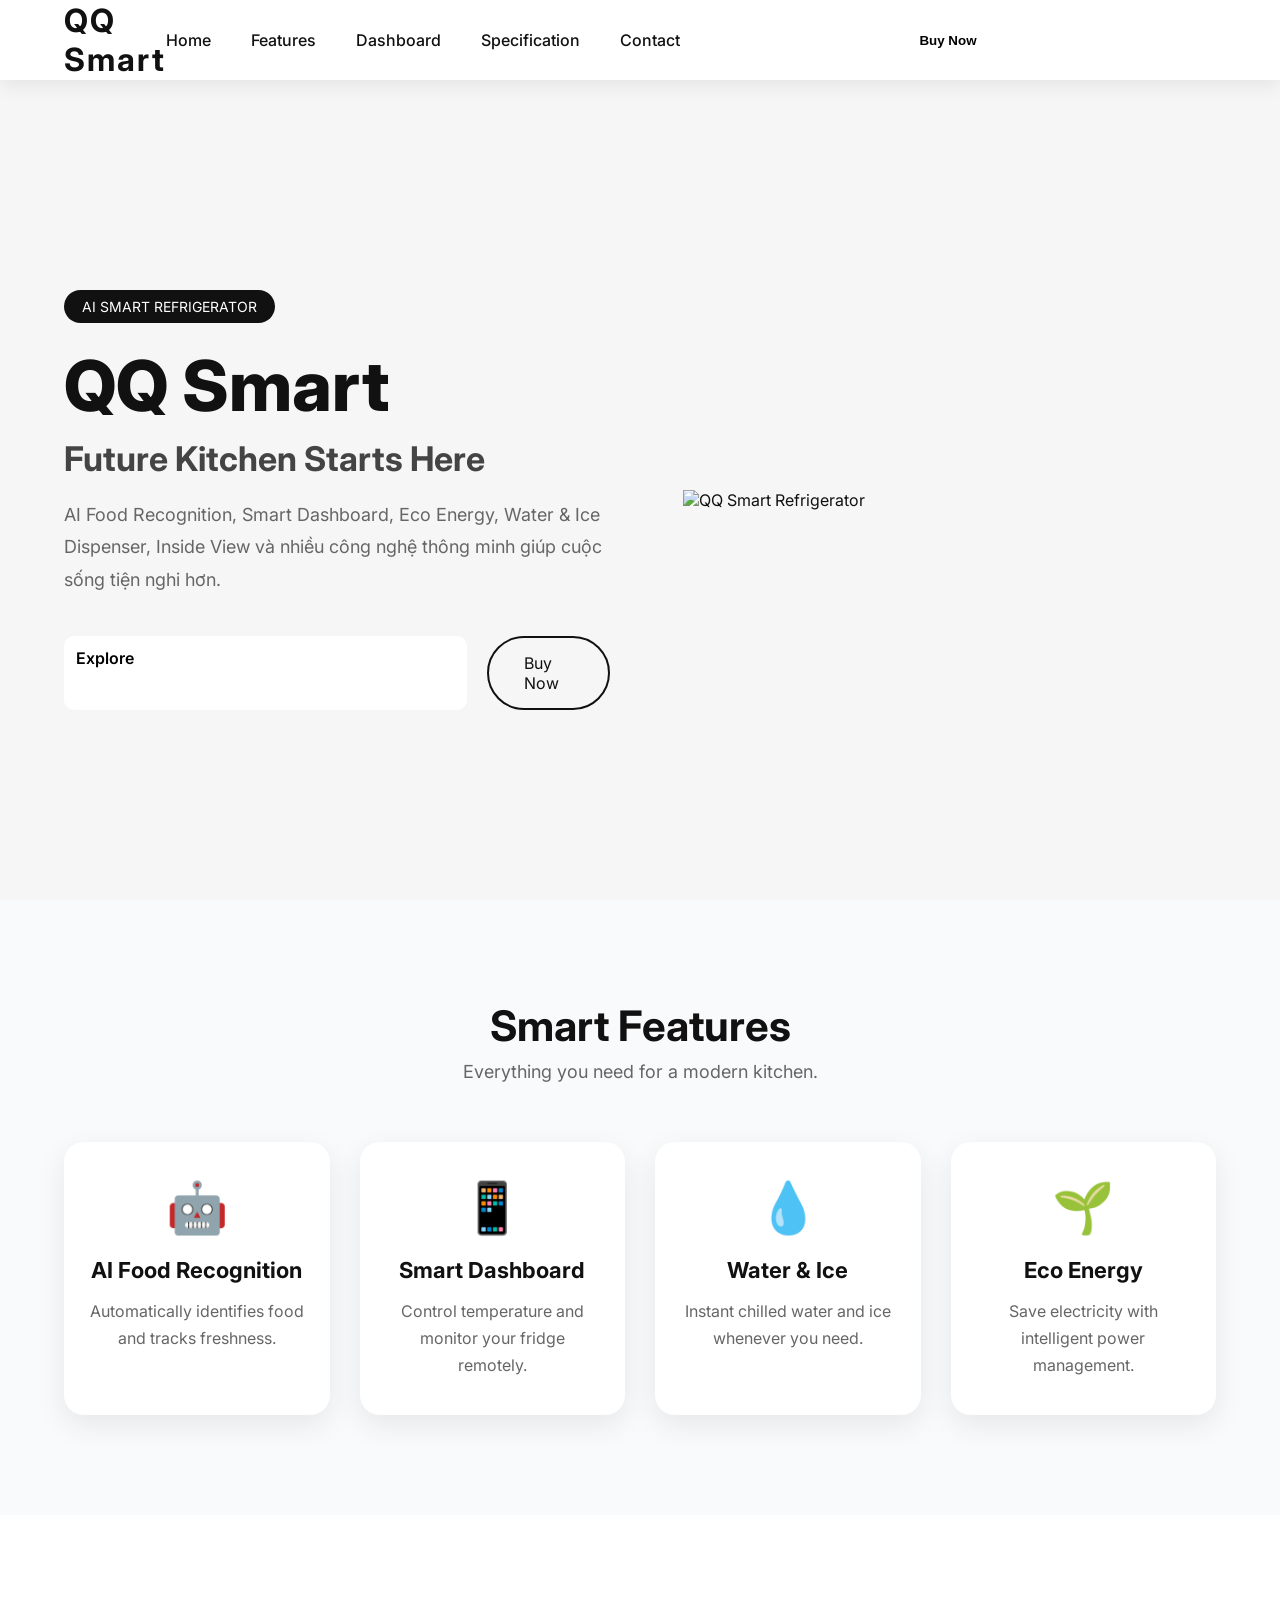
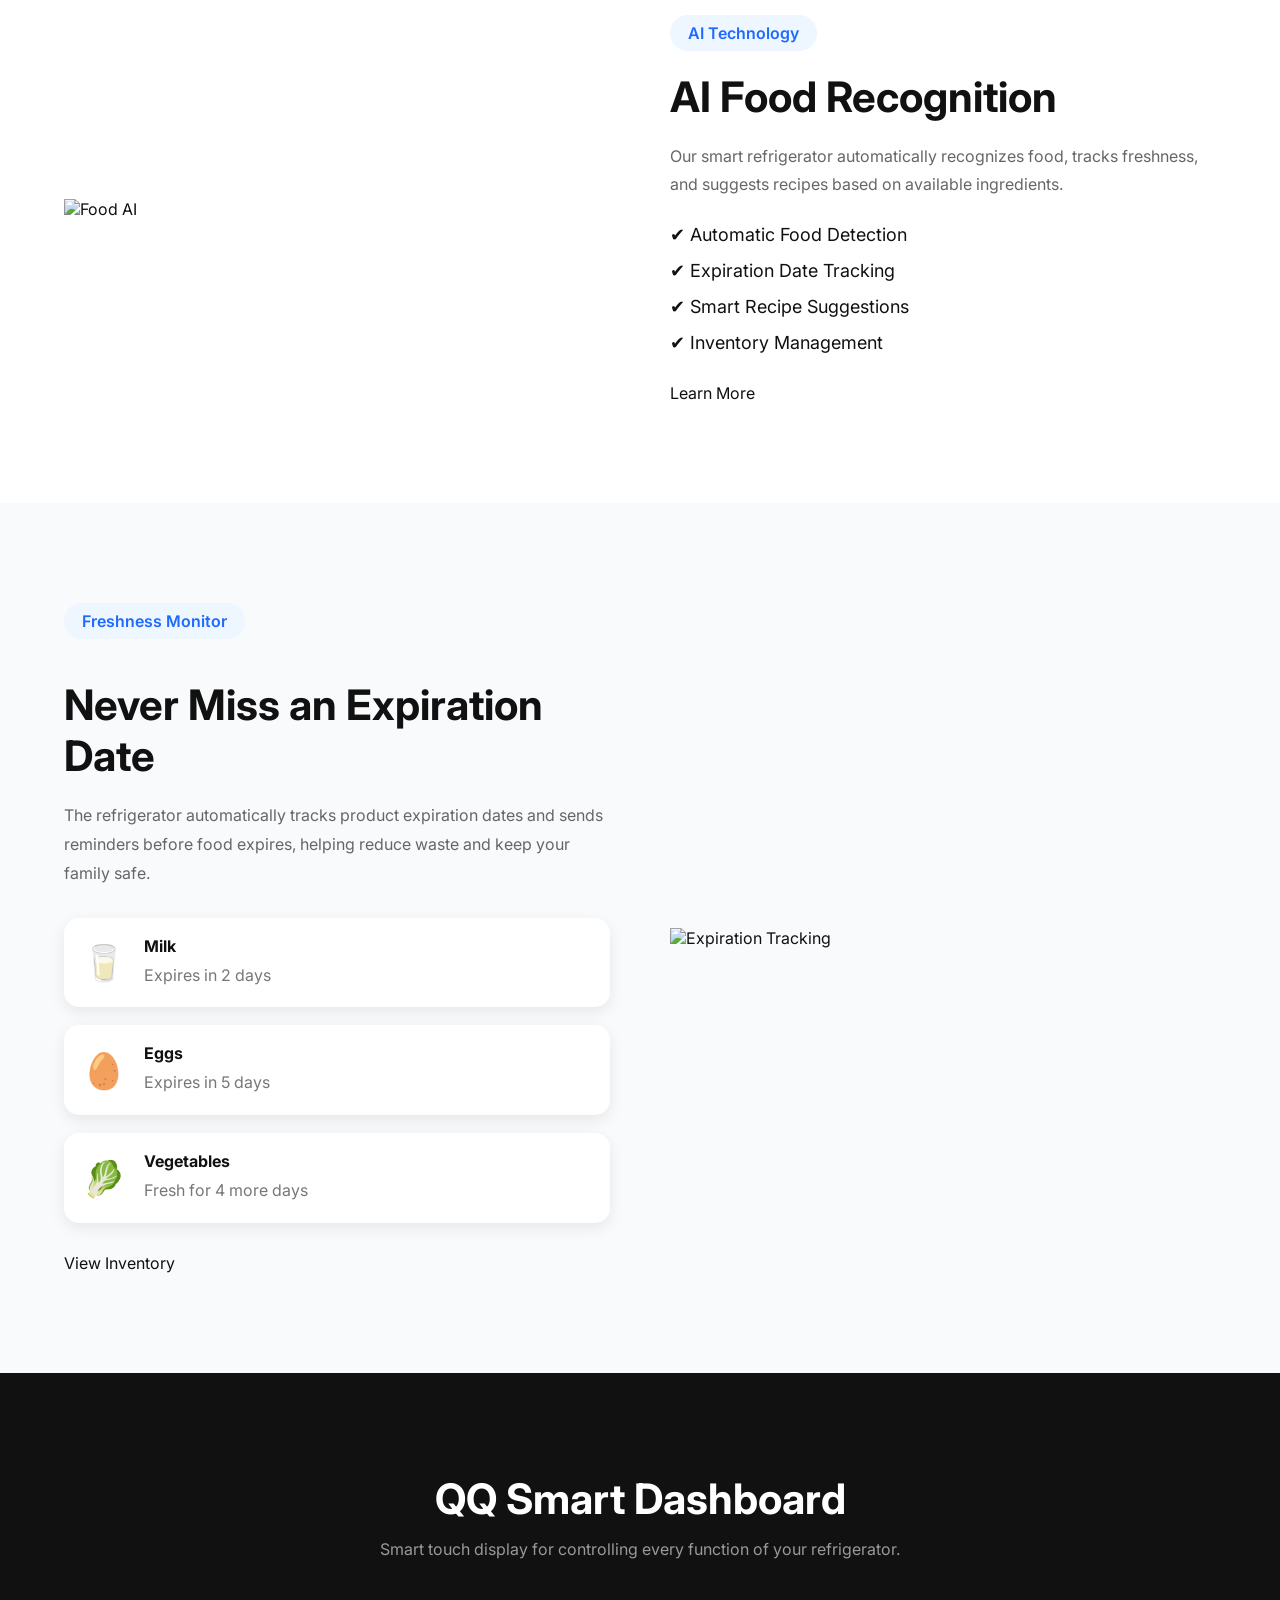
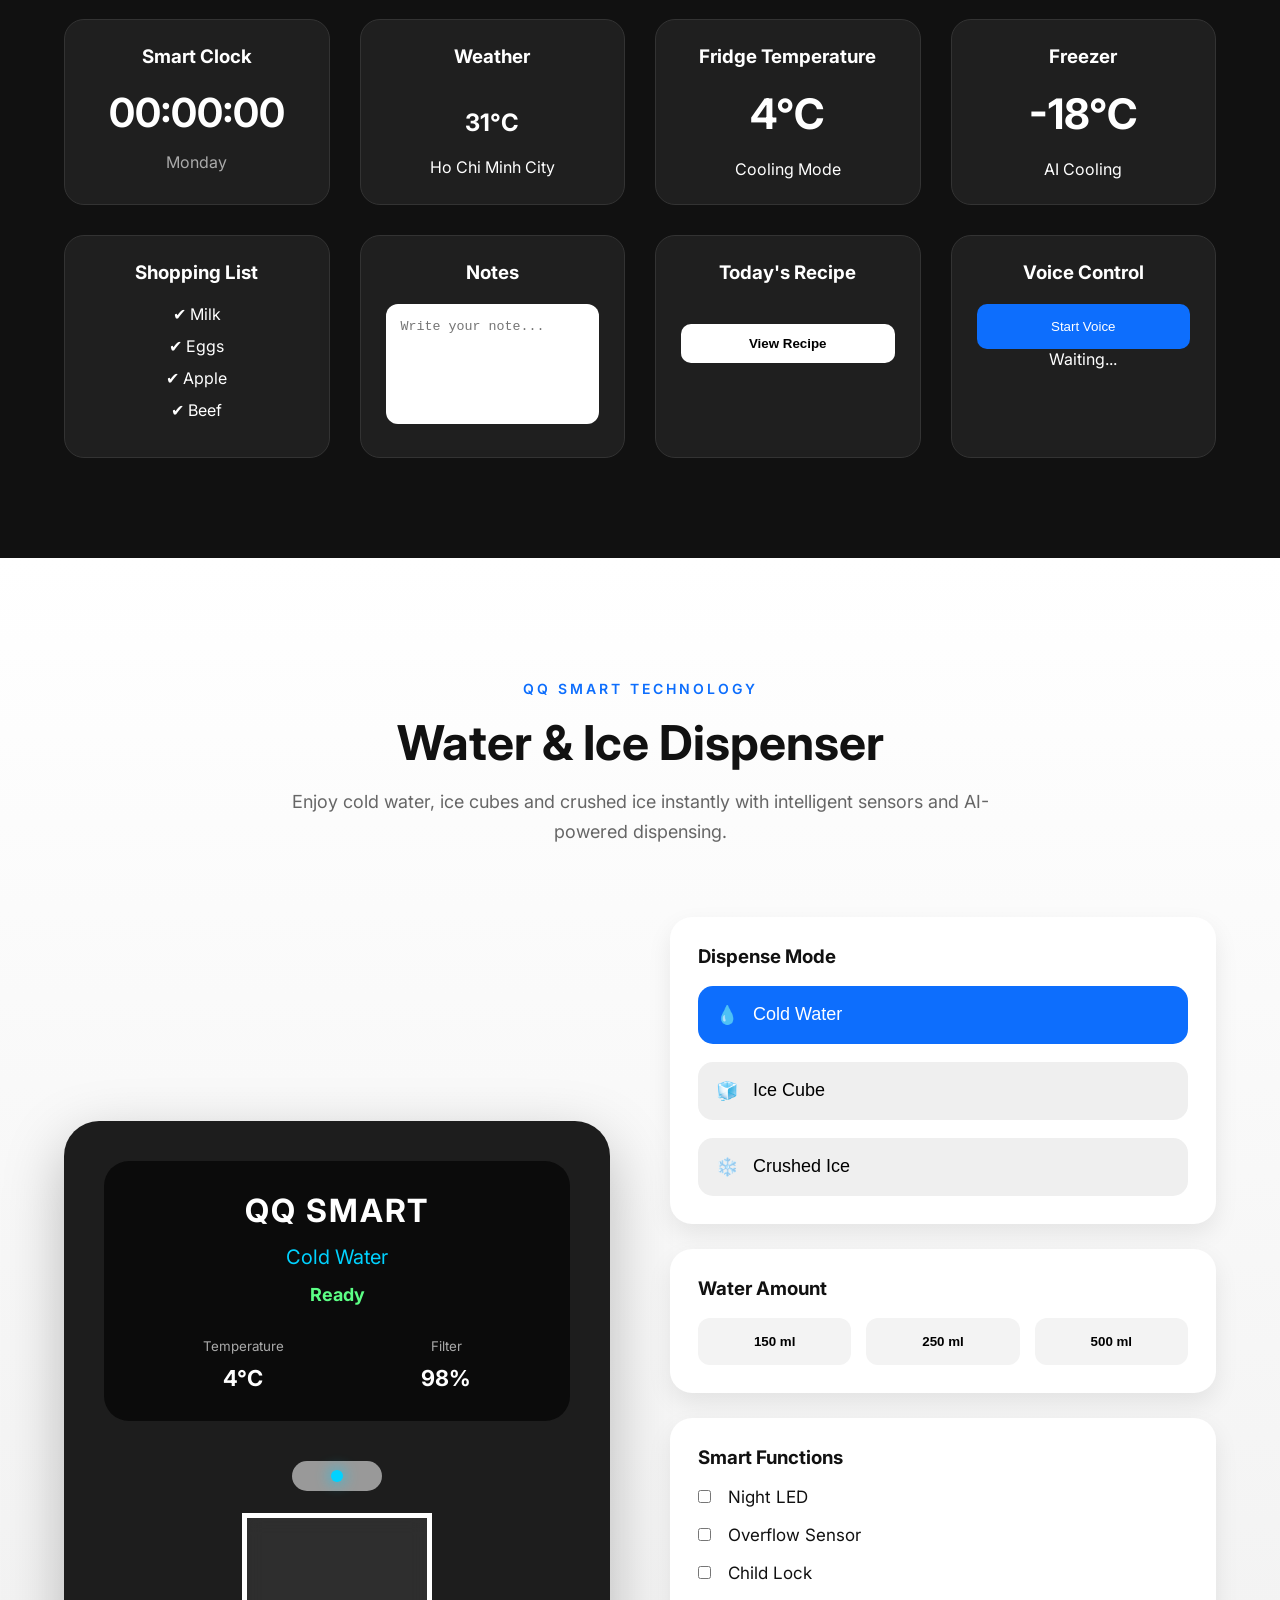
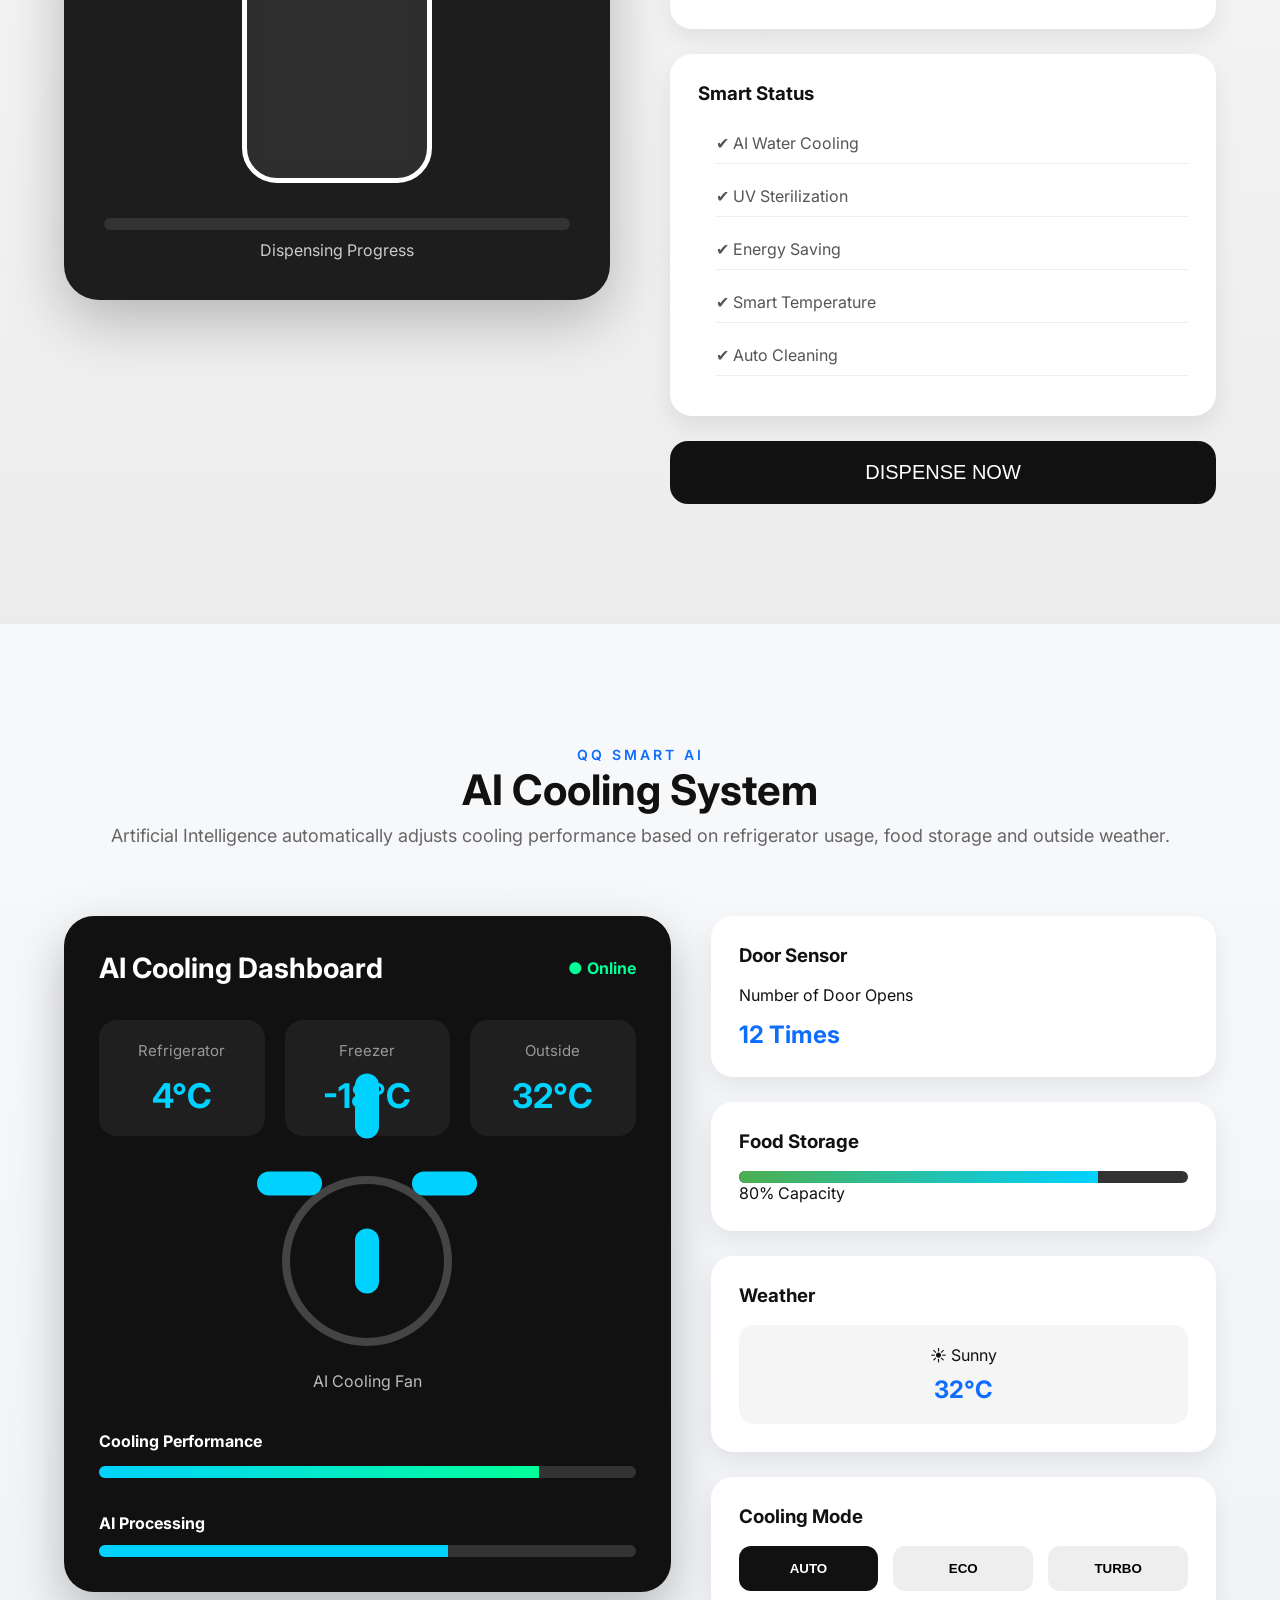
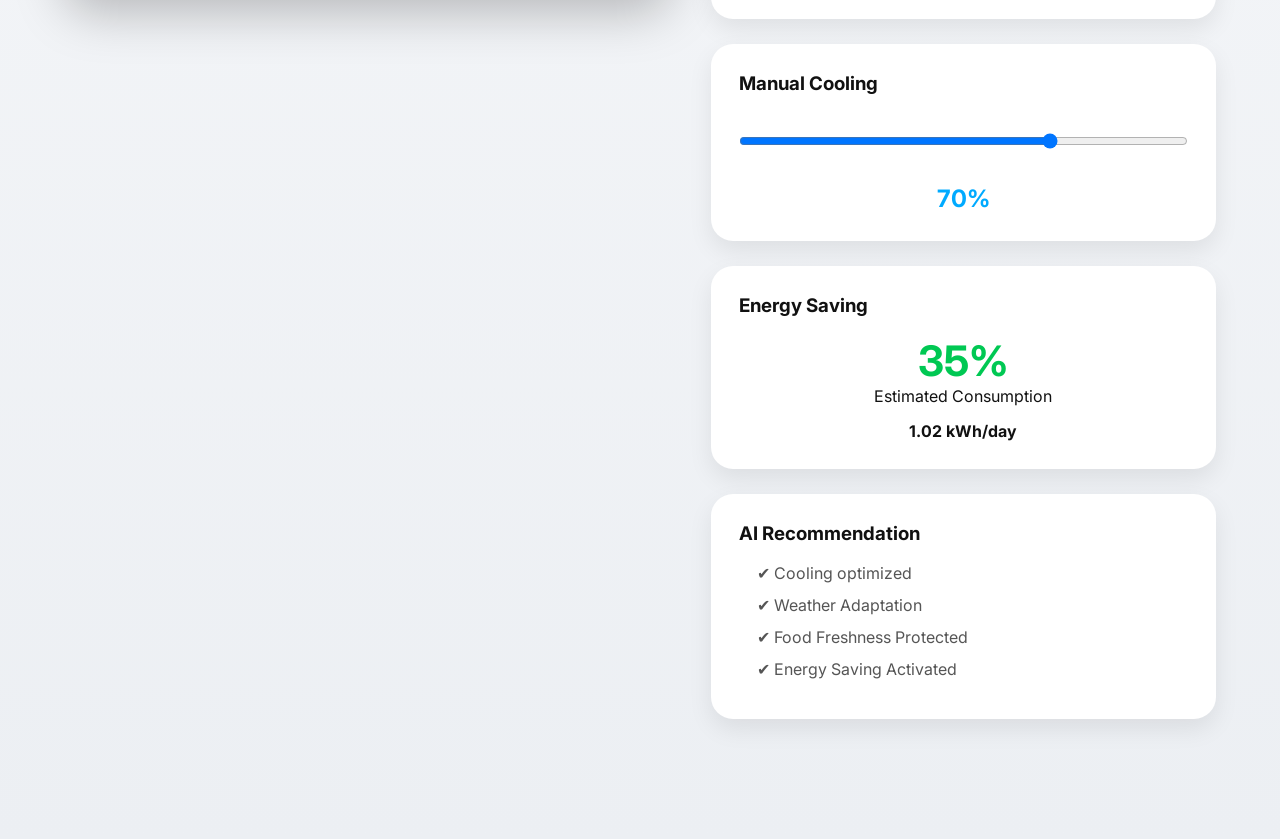
==== index.html/index.html @ a85dfd26 "Build AI Cooling section" ====
<!DOCTYPE html>
<html lang="en">

<head>

    <meta charset="UTF-8">

    <meta name="viewport" content="width=device-width, initial-scale=1.0">

    <title>QQ Smart Refrigerator</title>

    <!-- Google Font -->
    <link rel="preconnect" href="https://fonts.googleapis.com">

    <link rel="preconnect"
        href="https://fonts.gstatic.com"
        crossorigin>

    <link href="https://fonts.googleapis.com/css2?family=Inter:wght@300;400;500;600;700;800&display=swap"
        rel="stylesheet">

    <link rel="stylesheet" href="../css/style.css">

    <link rel="stylesheet" href="../css/responsive.css">

</head>

<body>

    <!--================ HEADER ================-->

    <header class="header">

        <div class="container">

            <nav class="navbar">

                <a href="#" class="logo">

                    QQ Smart

                </a>

                <ul class="nav-menu">

                    <li>
                        <a href="#hero">Home</a>
                    </li>

                    <li>
                        <a href="#features">Features</a>
                    </li>

                    <li>
                        <a href="#dashboard">Dashboard</a>
                    </li>

                    <li>
                        <a href="#specification">Specification</a>
                    </li>

                    <li>
                        <a href="#contact">Contact</a>
                    </li>

                </ul>

                <button class="btn">

                    Buy Now

                </button>

            </nav>

        </div>

    </header>

    <!--================ MAIN ================-->

    <main>

        <section id="hero">

        </section>
        <section class="hero" id="hero">

    <div class="container hero-container">

        <div class="hero-content">

            <span class="hero-tag">
                AI SMART REFRIGERATOR
            </span>

            <h1>
                QQ Smart
            </h1>

            <h2>
                Future Kitchen Starts Here
            </h2>

            <p>

                AI Food Recognition, Smart Dashboard,
                Eco Energy, Water & Ice Dispenser,
                Inside View và nhiều công nghệ thông minh
                giúp cuộc sống tiện nghi hơn.

            </p>

            <div class="hero-buttons">

                <a href="#features" class="btn">

                    Explore

                </a>

                <a href="#contact" class="btn-outline">

                    Buy Now

                </a>

            </div>

        </div>

        <div class="hero-image">

            <img
                src="assets/images/fridge.png"
                alt="QQ Smart Refrigerator">

        </div>

    </div>

</section>


        <section id="features" class="features">
    <div class="container">

        <div class="section-title">
            <h2>Smart Features</h2>
            <p>Everything you need for a modern kitchen.</p>
        </div>

        <div class="features-grid">

            <div class="feature-card">
                <div class="icon">🤖</div>
                <h3>AI Food Recognition</h3>
                <p>Automatically identifies food and tracks freshness.</p>
            </div>

            <div class="feature-card">
                <div class="icon">📱</div>
                <h3>Smart Dashboard</h3>
                <p>Control temperature and monitor your fridge remotely.</p>
            </div>

            <div class="feature-card">
                <div class="icon">💧</div>
                <h3>Water & Ice</h3>
                <p>Instant chilled water and ice whenever you need.</p>
            </div>

            <div class="feature-card">
                <div class="icon">🌱</div>
                <h3>Eco Energy</h3>
                <p>Save electricity with intelligent power management.</p>
            </div>

        </div>

    </div>
</section>

        <section id="food-ai" class="food-ai">

    <div class="container food-ai-container">

        <div class="food-ai-image">
            <img src="../asset/images/food-ai.png" alt="Food AI">
        </div>

        <div class="food-ai-content">
            <span class="tag">AI Technology</span>

            <h2>AI Food Recognition</h2>

            <p>
                Our smart refrigerator automatically recognizes food,
                tracks freshness, and suggests recipes based on available
                ingredients.
            </p>

            <ul class="food-list">
                <li>✔ Automatic Food Detection</li>
                <li>✔ Expiration Date Tracking</li>
                <li>✔ Smart Recipe Suggestions</li>
                <li>✔ Inventory Management</li>
            </ul>

            <a href="#" class="btn-primary">Learn More</a>
        </div>

    </div>

</section>

        <section id="expiration" class="expiration">

    <div class="container expiration-container">

        <div class="expiration-content">

            <span class="tag">Freshness Monitor</span>

            <h2>Never Miss an Expiration Date</h2>

            <p>
                The refrigerator automatically tracks product expiration
                dates and sends reminders before food expires, helping
                reduce waste and keep your family safe.
            </p>

            <div class="expiration-list">

                <div class="expiration-item">
                    <span>🥛</span>
                    <div>
                        <h4>Milk</h4>
                        <p>Expires in 2 days</p>
                    </div>
                </div>

                <div class="expiration-item">
                    <span>🥚</span>
                    <div>
                        <h4>Eggs</h4>
                        <p>Expires in 5 days</p>
                    </div>
                </div>

                <div class="expiration-item">
                    <span>🥬</span>
                    <div>
                        <h4>Vegetables</h4>
                        <p>Fresh for 4 more days</p>
                    </div>
                </div>

            </div>

            <a href="#" class="btn-primary">View Inventory</a>

        </div>

        <div class="expiration-image">
            <img src="../asset/images/expiration.png" alt="Expiration Tracking">
        </div>

    </div>

</section>

        <section class="dashboard" id="dashboard">

    <div class="container">

        <div class="dashboard-title">

            <h2>QQ Smart Dashboard</h2>

            <p>
                Smart touch display for controlling every function
                of your refrigerator.
            </p>

        </div>

        <div class="dashboard-grid">

            <!-- CLOCK -->

            <div class="dashboard-card">

                <h3>Smart Clock</h3>

                <div id="clock">

                    00:00:00

                </div>

                <div id="date">

                    Monday

                </div>

            </div>

            <!-- WEATHER -->

            <div class="dashboard-card">

                <h3>Weather</h3>

                <img src="../asset/icons/weather.png" alt="">

                <h2>31°C</h2>

                <p>Ho Chi Minh City</p>

            </div>

            <!-- FRIDGE -->

            <div class="dashboard-card">

                <h3>Fridge Temperature</h3>

                <h1>4°C</h1>

                <p>Cooling Mode</p>

            </div>

            <!-- FREEZER -->

            <div class="dashboard-card">

                <h3>Freezer</h3>

                <h1>-18°C</h1>

                <p>AI Cooling</p>

            </div>

            <!-- SHOPPING -->

            <div class="dashboard-card">

                <h3>Shopping List</h3>

                <ul>

                    <li>✔ Milk</li>

                    <li>✔ Eggs</li>

                    <li>✔ Apple</li>

                    <li>✔ Beef</li>

                </ul>

            </div>

            <!-- NOTES -->

            <div class="dashboard-card">

                <h3>Notes</h3>

                <textarea
                    placeholder="Write your note..."
                ></textarea>

            </div>

            <!-- RECIPE -->

            <div class="dashboard-card">

                <h3>Today's Recipe</h3>

                <img
                    src="../asset/images/recipe.jpg"
                    alt=""
                >

                <button class="btn">

                    View Recipe

                </button>

            </div>

            <!-- VOICE -->

            <div class="dashboard-card">

                <h3>Voice Control</h3>

                <button id="voice">
                    Start Voice
                </button>

                <p>
                    Waiting...
                </p>
            </div>
        </div>
    </div>
</section>

<section class="water" id="water">
    <div class="container">
        <!-- Section Title -->
        <div class="section-title">
            <span class="section-subtitle">
                QQ SMART TECHNOLOGY
            </span>

            <h2>
                Water & Ice Dispenser
            </h2>

            <p>
                Enjoy cold water, ice cubes and crushed ice instantly
                with intelligent sensors and AI-powered dispensing.
            </p>
        </div>

        <div class="water-wrapper">

            <div class="dispenser">

                <!-- OLED Screen -->

                <div class="oled-screen">

                    <div class="logo">

                        QQ SMART

                    </div>

                    <div class="oled-mode">

                        <span id="currentMode">

                            Cold Water

                        </span>

                    </div>

                    <div id="machineStatus">

                        Ready

                    </div>

                    <div class="oled-info">

                        <div>

                            <small>Temperature</small>

                            <h4>4°C</h4>

                        </div>

                        <div>

                            <small>Filter</small>

                            <h4>98%</h4>

                        </div>

                    </div>

                </div>

                <!-- Dispenser -->

                <div class="dispenser-body">

                    <!-- Nozzle -->

                    <div class="nozzle">

                        <div class="led-ring"></div>

                    </div>

                    <!-- Water Animation -->

                    <div id="waterFlow"></div>

                    <!-- Ice -->

                    <div id="iceArea">

                        <span class="ice"></span>
                        <span class="ice"></span>
                        <span class="ice"></span>

                    </div>

                    <!-- Glass -->

                    <div class="glass">

                        <div id="waterLevel"></div>

                    </div>

                </div>

                <!-- Progress -->

                <div class="progress-box">

                    <div class="progress-bar">

                        <div id="progressFill"></div>

                    </div>

                    <p>

                        Dispensing Progress

                    </p>

                </div>

            </div>

            <div class="control-panel">

                <!-- MODE -->

                <div class="control-card">

                    <h3>

                        Dispense Mode

                    </h3>

                    <div class="mode-grid">

                        <button class="mode-btn active" data-mode="Cold Water">
    💧
    <span>Cold Water</span>
</button>

<button class="mode-btn" data-mode="Ice Cube">
    🧊
    <span>Ice Cube</span>
</button>

<button class="mode-btn" data-mode="Crushed Ice">
    ❄️
    <span>Crushed Ice</span>
</button>

                    </div>

                </div>

                <!-- AMOUNT -->

                <div class="control-card">

                    <h3>

                        Water Amount

                    </h3>

                    <div class="amount-grid">

                        <button onclick="selectAmount(150)">

                            150 ml

                        </button>

                        <button onclick="selectAmount(250)">

                            250 ml

                        </button>

                        <button onclick="selectAmount(500)">

                            500 ml

                        </button>

                    </div>

                </div>

                <!-- SMART -->

                <div class="control-card">

                    <h3>

                        Smart Functions

                    </h3>

                    <div class="switch">

                        <label>

                            <input
                                type="checkbox"
                                id="nightLed">

                            Night LED

                        </label>

                    </div>

                    <div class="switch">

                        <label>

                            <input
                                type="checkbox"
                                id="overflow">

                            Overflow Sensor

                        </label>

                    </div>

                    <div class="switch">

                        <label>

                            <input
                                type="checkbox"
id="childLock">

                            Child Lock

                        </label>

                    </div>

                </div>

                <!-- INFORMATION -->

                <div class="control-card">

                    <h3>

                        Smart Status

                    </h3>

                    <ul class="status-list">

                        <li>

                            ✔ AI Water Cooling

                        </li>

                        <li>

                            ✔ UV Sterilization

                        </li>

                        <li>

                            ✔ Energy Saving

                        </li>

                        <li>

                            ✔ Smart Temperature

                        </li>

                        <li>

                            ✔ Auto Cleaning

                        </li>

                    </ul>

                </div>

                <!-- DISPENSE -->

                <button
                    id="dispenseBtn">

                    DISPENSE NOW

                </button>

            </div>

        </div>

    </div>

</section>

        <!-- ===================================================
                    AI COOLING SYSTEM
=================================================== -->

<section class="cooling" id="cooling">

    <div class="container">

        <!-- Section Title -->

        <div class="section-title">

            <span class="section-subtitle">

                QQ SMART AI

            </span>

            <h2>

                AI Cooling System

            </h2>

            <p>

                Artificial Intelligence automatically adjusts cooling
                performance based on refrigerator usage, food storage
                and outside weather.

            </p>

        </div>

        <div class="cooling-wrapper">

            <!-- ================= LEFT PANEL ================= -->

            <div class="cooling-display">

                <div class="display-header">

                    <h3>

                        AI Cooling Dashboard

                    </h3>

                    <span class="status-online">

                        ● Online

                    </span>

                </div>

                <div class="temperature-grid">

                    <div class="temp-card">

                        <span>Refrigerator</span>

                        <h2 id="fridgeTemp">

                            4°C

                        </h2>

                    </div>

                    <div class="temp-card">

                        <span>Freezer</span>

                        <h2 id="freezerTemp">

                            -18°C

                        </h2>

                    </div>

                    <div class="temp-card">

                        <span>Outside</span>

                        <h2 id="outsideTemp">

                            32°C

                        </h2>

                    </div>

                </div>

                <!-- Cooling Animation -->

                <div class="fan-section">

                    <div class="fan">

                        <div class="blade blade1"></div>
                        <div class="blade blade2"></div>
                        <div class="blade blade3"></div>
                        <div class="blade blade4"></div>

                    </div>

                    <p>

                        AI Cooling Fan

                    </p>

                </div>

                <!-- Cooling Progress -->

                <div class="cool-progress">

                    <label>

                        Cooling Performance

                    </label>

                    <div class="progress-bar">

                        <div id="coolProgress"></div>

                    </div>

                </div>

                <!-- AI Status -->

                <div class="ai-status">

                    <h4>

                        AI Processing

                    </h4>

                    <div class="processing-bar">
<div id="aiProcess"></div>

                    </div>

                </div>

            </div>

            <!-- ================= RIGHT PANEL ================= -->

            <div class="cooling-control">

                <!-- Door -->

                <div class="control-card">

                    <h3>

                        Door Sensor

                    </h3>

                    <p>

                        Number of Door Opens

                    </p>

                    <h2 id="doorCount">

                        12 Times

                    </h2>

                </div>

                <!-- Food -->

                <div class="control-card">

                    <h3>

                        Food Storage

                    </h3>

                    <div class="progress-bar">

                        <div id="foodLevel"></div>

                    </div>

                    <span>

                        80% Capacity

                    </span>

                </div>

                <!-- Weather -->

                <div class="control-card">

                    <h3>

                        Weather

                    </h3>

                    <div class="weather-box">

                        ☀ Sunny

                        <h2>

                            32°C

                        </h2>

                    </div>

                </div>

                <!-- Mode -->

                <div class="control-card">

                    <h3>

                        Cooling Mode

                    </h3>

                    <div class="mode-group">

                        <button class="mode active">

                            AUTO

                        </button>

                        <button class="mode">

                            ECO

                        </button>

                        <button class="mode">

                            TURBO

                        </button>

                    </div>

                </div>

                <!-- Slider -->

                <div class="control-card">

                    <h3>

                        Manual Cooling

                    </h3>

                    <input
                        type="range"
                        min="0"
                        max="100"
                        value="70"
                        id="coolSlider">

                    <h2 id="sliderValue">

                        70%

                    </h2>

                </div>

                <!-- Energy -->

                <div class="control-card">

                    <h3>

                        Energy Saving

                    </h3>

                    <div class="energy-box">

                        <h2 id="energy">

                            35%

                        </h2>

                        <p>

                            Estimated Consumption

                        </p>
<strong>

                            1.02 kWh/day

                        </strong>

                    </div>

                </div>

                <!-- AI Recommendation -->

                <div class="control-card">

                    <h3>

                        AI Recommendation

                    </h3>

                    <ul>

                        <li>

                            ✔ Cooling optimized

                        </li>

                        <li>

                            ✔ Weather Adaptation

                        </li>

                        <li>

                            ✔ Food Freshness Protected

                        </li>

                        <li>

                            ✔ Energy Saving Activated

                        </li>

                    </ul>

                </div>

            </div>

        </div>

    </div>

</section>

        <section id="energy">

        </section>

        <section id="inside">

        </section>

        <section id="child-lock">

        </section>

        <section id="specification">

        </section>

        <section id="contact">

        </section>

    </main>

    <!--================ FOOTER ================-->

    <footer>

    </footer>

    <script src="js/main.js"></script>

</body>

</html>
---- css/style.css ----
/*====== KHỞI TẠO TRANG ======*/

*{
    margin:0;
    padding:0;
    box-sizing:border-box;
}

html{
    scroll-behavior:smooth;
}

body{
    font-family:'Inter',sans-serif;
    background:#f5f5f5;
    color:#111;
}

img{
    display:block;
    width:100%;
}

a{
    text-decoration:none;
    color:inherit;
}

ul{
    list-style:none;
}

button{
    border:none;
    cursor:pointer;
}

.container{
    width:min(1200px,90%);
    margin:auto;
}

/*===== HEADER =======*/

.header{
    position:fixed;
    width:100%;
    top:0;
    left:0;
    background:#fff;
    z-index:999;
    box-shadow:0 5px 20px rgba(0,0,0,.08);
}

.navbar{
    display:flex;
    justify-content:space-between;
    align-items:center;
    height:80px;
}

.logo{
    font-size:30px;
    font-weight:800;
}

.nav-menu{
    display:flex;
    gap:40px;
}

.nav-menu a{
    font-size:16px;
    font-weight:500;
    transition:.3s;
}

.nav-menu a:hover{
    color:#777;
}

.btn{
    padding:14px 30px;
    border-radius:50px;
    background:#111;
    color:#fff;
    font-weight:600;
    transition:.3s;
}

.btn:hover{
    background:#333;
}

@media(max-width:768px){
.nav-menu{
display:none;
}

.btn{
display:none;
}

}

/*====== HERO =======*/

.hero{
    min-height:100vh;
    display:flex;
    align-items:center;
    padding-top:100px;
    background:#f6f6f6;
}

.hero-container{
    display:flex;
    justify-content:space-between;
    align-items:center;
    gap:60px;
}

.hero-content{
    flex:1;
}

.hero-tag{
    display:inline-block;
    background:#111;
    color:#fff;
    padding:8px 18px;
    border-radius:30px;
    margin-bottom:20px;
    font-size:14px;
}

.hero h1{
    font-size:70px;
    font-weight:800;
    margin-bottom:10px;
}

.hero h2{
    font-size:34px;
    color:#444;
    margin-bottom:20px;
}

.hero p{
    font-size:18px;
    line-height:1.8;
    color:#666;
    margin-bottom:40px;
}

.hero-buttons{
    display:flex;
    gap:20px;
}

.btn{
    padding:15px 35px;
    background:#111;
    color:#fff;
    border-radius:50px;
}

.btn-outline{
    padding:15px 35px;
    border:2px solid #111;
    border-radius:50px;
    transition:.3s;
}

.btn-outline:hover{
    background:#111;
    color:#fff;
}

.hero-image{
    flex:1;
}

.hero-image img{
    width:100%;
    max-width:520px;
    margin:auto;
}

.features{
    padding:100px 0;
    background:#f8fafc;
}

.section-title{
    text-align:center;
    margin-bottom:60px;
}

.section-title h2{
    font-size:42px;
    margin-bottom:10px;
}

.section-title p{
    color:#666;
    font-size:18px;
}

.features-grid{
    display:grid;
    grid-template-columns:repeat(4,1fr);
    gap:30px;
}

.feature-card{
    background:#fff;
    border-radius:20px;
    padding:35px 25px;
    text-align:center;
    box-shadow:0 10px 30px rgba(0,0,0,.08);
    transition:.3s;
}

.feature-card:hover{
    transform:translateY(-10px);
}

.feature-card .icon{
    font-size:50px;
    margin-bottom:20px;
}

.feature-card h3{
    margin-bottom:15px;
    font-size:22px;
}

.feature-card p{
    color:#666;
    line-height:1.7;
}

.food-ai{
    padding:100px 0;
    background:#fff;
}

.food-ai-container{
    display:flex;
    align-items:center;
    justify-content:space-between;
    gap:60px;
}

.food-ai-image{
    flex:1;
}

.food-ai-image img{
    width:100%;
}

.food-ai-content{
    flex:1;
}

.tag{
    display:inline-block;
    padding:8px 18px;
    background:#eef6ff;
    color:#1f6bff;
    border-radius:30px;
    margin-bottom:20px;
    font-weight:600;
}

.food-ai-content h2{
    font-size:42px;
    margin-bottom:20px;
}

.food-ai-content p{
    color:#666;
    line-height:1.8;
    margin-bottom:25px;
}

.food-list{
    list-style:none;
    margin-bottom:30px;
}

.food-list li{
    margin-bottom:15px;
    font-size:18px;
}

.expiration{
    padding:100px 0;
    background:#f8fafc;
}

.expiration-container{
    display:flex;
    align-items:center;
    justify-content:space-between;
    gap:60px;
}

.expiration-content,
.expiration-image{
    flex:1;
}

.expiration-image img{
    width:100%;
}

.expiration-content h2{
    font-size:42px;
    margin:20px 0;
}

.expiration-content p{
    color:#666;
    line-height:1.8;
    margin-bottom:30px;
}

.expiration-list{
    display:flex;
    flex-direction:column;
    gap:18px;
    margin-bottom:30px;
}

.expiration-item{
    display:flex;
    align-items:center;
    gap:18px;
    background:#fff;
    padding:18px;
    border-radius:15px;
    box-shadow:0 5px 15px rgba(0,0,0,.08);
}

.expiration-item span{
    font-size:35px;
}

.expiration-item h4{
    margin-bottom:5px;
}

.expiration-item p{
    margin:0;
    color:#777;
}

.dashboard{
    padding:100px 0;
    background:#111;
    color:white;
}

.dashboard-title{
    text-align:center;
    margin-bottom:60px;
}

.dashboard-title h2{
    font-size:42px;
    margin-bottom:15px;
}

.dashboard-title p{
    color:#999;
}

.dashboard-grid{
    display:grid;
    grid-template-columns:repeat(4,1fr);
    gap:30px;
}

.dashboard-card{
    background:#1f1f1f;
    border-radius:20px;
    padding:25px;
    text-align:center;
    transition:.4s;
    border:1px solid#333;

}

.dashboard-card:hover{
    transform:translateY(-10px);
    border:1px solid white;
}

.dashboard-card h3{
    margin-bottom:20px;
}

.dashboard-card h1{
    font-size:42px;
    margin:20px 0;

}
.dashboard-card h2{
    margin:20px 0;
}

.dashboard-card img{
    width:80px;
    margin:20px auto;
}

.dashboard-card textarea{
    width:100%;
    height:120px;
    border:none;
    outline:none;
    padding:15px;
    border-radius:12px;
    resize:none;
}

.dashboard-card ul{
    list-style:none;

}

.dashboard-card li{
    margin:12px 0;
}

#clock{
    font-size:40px;
    font-weight:bold;
}

#date{
    margin-top:15px;
    color:#aaa;
}

.btn{
    width:100%;
    padding:12px;
    background:white;
    color:black;
    border:none;
    border-radius:10px;
    cursor:pointer;
}

#voice{
    width:100%;
    padding:15px;
    background:#0d6efd;
    color:white;
    border:none;
    border-radius:10px;
    cursor:pointer;
}


.water{
    padding:120px 0;
    background:linear-gradient(180deg,#ffffff,#ececec);
}

.water .section-title{
    text-align:center;
    margin-bottom:70px;
}

.section-subtitle{
    color:#0d6efd;
    font-weight:600;
    letter-spacing:3px;
    text-transform:uppercase;
    font-size:14px;
}

.water .section-title h2{
    font-size:48px;
    margin:15px 0;
    color:#111;
}

.water .section-title p{
    color:#666;
    font-size:18px;
    max-width:700px;
    margin:auto;
    line-height:30px;
}

.water-wrapper{
    display:grid;
    grid-template-columns:1fr 1fr;
    gap:60px;
    align-items:center;
}

.dispenser{
    background:#1d1d1d;
    border-radius:35px;
    padding:40px;
    color:white;
    box-shadow:0 20px 60px rgba(0,0,0,.25);
}

.oled-screen{
    background:#0b0b0b;
    border-radius:25px;
    padding:30px;
    text-align:center;
    margin-bottom:40px;
}

.logo{
    font-size:32px;
    font-weight:bold;
    letter-spacing:2px;
}

.oled-mode{
    margin-top:15px;
    font-size:20px;
    color:#00d2ff;
}

#machineStatus{
    margin-top:15px;
    color:#5cff85;
    font-size:18px;
    font-weight:bold;
}

.oled-info{
    display:flex;
    justify-content:space-around;
    margin-top:30px;
}

.oled-info small{
    color:#aaa;
}

.oled-info h4{
    margin-top:10px;
    font-size:22px;
}

.dispenser-body{
    display:flex;
    flex-direction:column;
    align-items:center;
    position:relative;
}

.nozzle{
    width:90px;
    height:30px;
    background:#999;
    border-radius:30px;
    position:relative;
}

.led-ring{
    width:12px;
    height:12px;
    background:#00d2ff;
    border-radius:50%;
    position:absolute;
    left:50%;
    top:9px;
    transform:translateX(-50%);
    box-shadow:0 0 15px #00d2ff;
}

#waterFlow{
    width:8px;
    height:0;
    background:#3fa9f5;
    margin-top:2px;
    border-radius:10px;
    transition:.4s;
}

#iceArea{
    position:absolute;
    top:50px;
}

.ice{
    width:18px;
    height:18px;
    background:white;
    display:inline-block;
    border-radius:4px;
    margin:4px;
    opacity:0;
}

.glass{
    width:190px;
    height:270px;
    border:5px solid white;
    border-radius:0 0 35px 35px;
    margin-top:20px;
    overflow:hidden;
    position:relative;
    background:rgba(255,255,255,.08);
    backdrop-filter:blur(10px);
}

#waterLevel{
    position:absolute;
    bottom:0;
    width:100%;
    height:0;
    background:linear-gradient(
        to top,
        #0d6efd,
        #61dafb
    );
    transition:1s;
}

.progress-box{
    margin-top:35px;
}

.progress-bar{
    width:100%;
    height:10px;
    background:#444;
    border-radius:20px;
    overflow:hidden;
}

#progressFill{
    width:0;
    height:100%;
    background:#00d2ff;
    transition:1s;
}

.progress-box p{
    text-align:center;
    margin-top:10px;
    color:#ccc;
}

.control-panel{
    display:flex;
    flex-direction:column;
    gap:25px;
}

.control-card{
    background:white;
    padding:30px;
    border-radius:20px;
    box-shadow:0 15px 35px rgba(0,0,0,.08);
}

.control-card h3{
    margin-bottom:25px;
    color:#111;
}

.mode-grid{
    display:grid;
    gap:18px;
}

.mode-btn{
    display:flex;
    align-items:center;
    gap:15px;
    border:none;
    background:#efefef;
    padding:18px;
    border-radius:15px;
    cursor:pointer;
    transition:.35s;
    font-size:18px;
}

.mode-btn:hover{
    background:#0d6efd;
    color:white;
    transform:translateY(-4px);
}

.mode-btn.active{
    background:#0d6efd;
    color:white;
}

.amount-grid{
    display:grid;
    grid-template-columns:repeat(3,1fr);
    gap:15px;
}

.amount-grid button{
    padding:16px;
    border:none;
    border-radius:12px;
    background:#f3f3f3;
    cursor:pointer;
    font-weight:bold;
    transition:.3s;
}

.amount-grid button:hover{
    background:#111;
    color:white;
}

.switch{
    margin-bottom:18px;
}

.switch label{
    font-size:17px;
}

.switch input{
    margin-right:12px;
}

.status-list{
    list-style:none;
    padding:0;
}

.status-list li{
    padding:10px 0;
    border-bottom:1px solid #eee;
    color:#444;
}

#dispenseBtn{
    padding:20px;
    border:none;
    border-radius:18px;
    background:#111;
    color:white;
    font-size:20px;
    cursor:pointer;
    transition:.35s;
}

#dispenseBtn:hover{
    background:#0d6efd;
    transform:translateY(-5px);
}

.dispenser.led-active{
    box-shadow:
    0 0 30px #00d2ff,
    0 20px 60px rgba(0,0,0,.3);
}

.flow{
    animation:flow 1.5s linear;
}

@keyframes flow{
0%{
height:0;
}

100%{
height:150px;
}
}

.ice-fall{
    animation:iceFall 1.2s ease;
}

@keyframes iceFall{
0%{
transform:translateY(-40px);
opacity:0;
}

100%{
transform:translateY(120px);
opacity:1;
}
}

/*====================================================
                AI COOLING SYSTEM
====================================================*/

.cooling{
    padding:120px 0;
    background:linear-gradient(180deg,#f8f9fb,#eceff3);
}

.cooling .section-title{
    text-align:center;
    margin-bottom:70px;
}

.cooling-wrapper{
    display:grid;
    grid-template-columns:1.2fr 1fr;
    gap:40px;
    align-items:flex-start;
}

.cooling-display{
    background:#111;
    color:#fff;
    border-radius:30px;
    padding:35px;
    box-shadow:0 20px 50px rgba(0,0,0,.25);
}

.display-header{
    display:flex;
    justify-content:space-between;
    align-items:center;
    margin-bottom:35px;
}

.display-header h3{
    font-size:28px;
}

.status-online{
    color:#00ff99;
    font-weight:bold;
}

.temperature-grid{
    display:grid;
    grid-template-columns:repeat(3,1fr);
    gap:20px;
    margin-bottom:40px;
}

.temp-card{
    background:#1f1f1f;
    border-radius:18px;
    padding:20px;
    text-align:center;
    transition:.3s;
}

.temp-card:hover{
    transform:translateY(-6px);
    background:#252525;
}

.temp-card span{
    color:#999;
    font-size:15px;
}

.temp-card h2{
    margin-top:15px;
    font-size:34px;
    color:#00d2ff;
}

.fan-section{
    margin:40px 0;
    text-align:center;
}

.fan{
    width:170px;
    height:170px;
    margin:auto;
    border-radius:50%;
    border:8px solid #444;
    position:relative;
    animation:rotateFan 4s linear infinite;
}

.blade{
    width:24px;
    height:65px;
    background:#00d2ff;
    position:absolute;
    left:50%;
    top:50%;
    transform-origin:center -45px;
    border-radius:20px;
}

.blade1{
    transform:translate(-50%,-50%) rotate(0deg);
}

.blade2{
    transform:translate(-50%,-50%) rotate(90deg);
}

.blade3{
    transform:translate(-50%,-50%) rotate(180deg);
}

.blade4{
    transform:translate(-50%,-50%) rotate(270deg);
}

@keyframes rotateFan{
from{
transform:rotate(0deg);
}

to{
transform:rotate(360deg);
}
}

.fan-section p{
    margin-top:25px;
    color:#bbb;
}

.cool-progress{
    margin-top:40px;
}

.cool-progress label{
    display:block;
    margin-bottom:15px;
    font-weight:bold;
}

.progress-bar{
    width:100%;
    height:12px;
    background:#333;
    border-radius:30px;
    overflow:hidden;
}

#coolProgress{
    width:82%;
    height:100%;
    background:linear-gradient(90deg,#00d2ff,#00ff99);
}

.ai-status{
    margin-top:35px;
}

.processing-bar{
    width:100%;
height:12px;
    background:#333;
    border-radius:20px;
    overflow:hidden;
    margin-top:12px;
}

#aiProcess{
    width:65%;
    height:100%;
    background:#00d2ff;
    animation:process 2s infinite;
}

@keyframes process{
0%{
width:20%;
}

50%{
width:90%;
}

100%{
width:20%;
}
}

.cooling-control{
    display:flex;
    flex-direction:column;
    gap:25px;
}

.control-card{
    background:#fff;
    padding:28px;
    border-radius:22px;
    box-shadow:0 10px 25px rgba(0,0,0,.08);
    transition:.3s;
}

.control-card:hover{
    transform:translateY(-6px);
}

.control-card h3{
    margin-bottom:18px;
    color:#111;
}

.control-card h2{
    color:#0d6efd;
    margin-top:15px;
}

#foodLevel{
    width:80%;
    height:100%;
    background:linear-gradient(90deg,#4caf50,#00d2ff);
}

.weather-box{
    background:#f5f5f5;
    border-radius:15px;
    padding:20px;
    text-align:center;
}

.weather-box h2{
    margin-top:10px;
}

.mode-group{
    display:flex;
    gap:15px;
}

.mode{
    flex:1;
    padding:15px;
    border:none;
    border-radius:12px;
    cursor:pointer;
    background:#eee;
    transition:.3s;
    font-weight:bold;
}

.mode:hover{
    background:#0d6efd;
    color:white;
}

.mode.active{
    background:#111;
    color:white;
}

#coolSlider{
    width:100%;
    margin:20px 0;
}

#sliderValue{
    text-align:center;
    color:#00aaff;
}

.energy-box{
    text-align:center;
}

.energy-box h2{
    font-size:42px;
    color:#00c853;
}

.energy-box strong{
    display:block;
    margin-top:15px;
    color:#111;
}

.control-card ul{
    padding-left:18px;
}

.control-card ul li{
    margin-bottom:12px;
    color:#555;
}
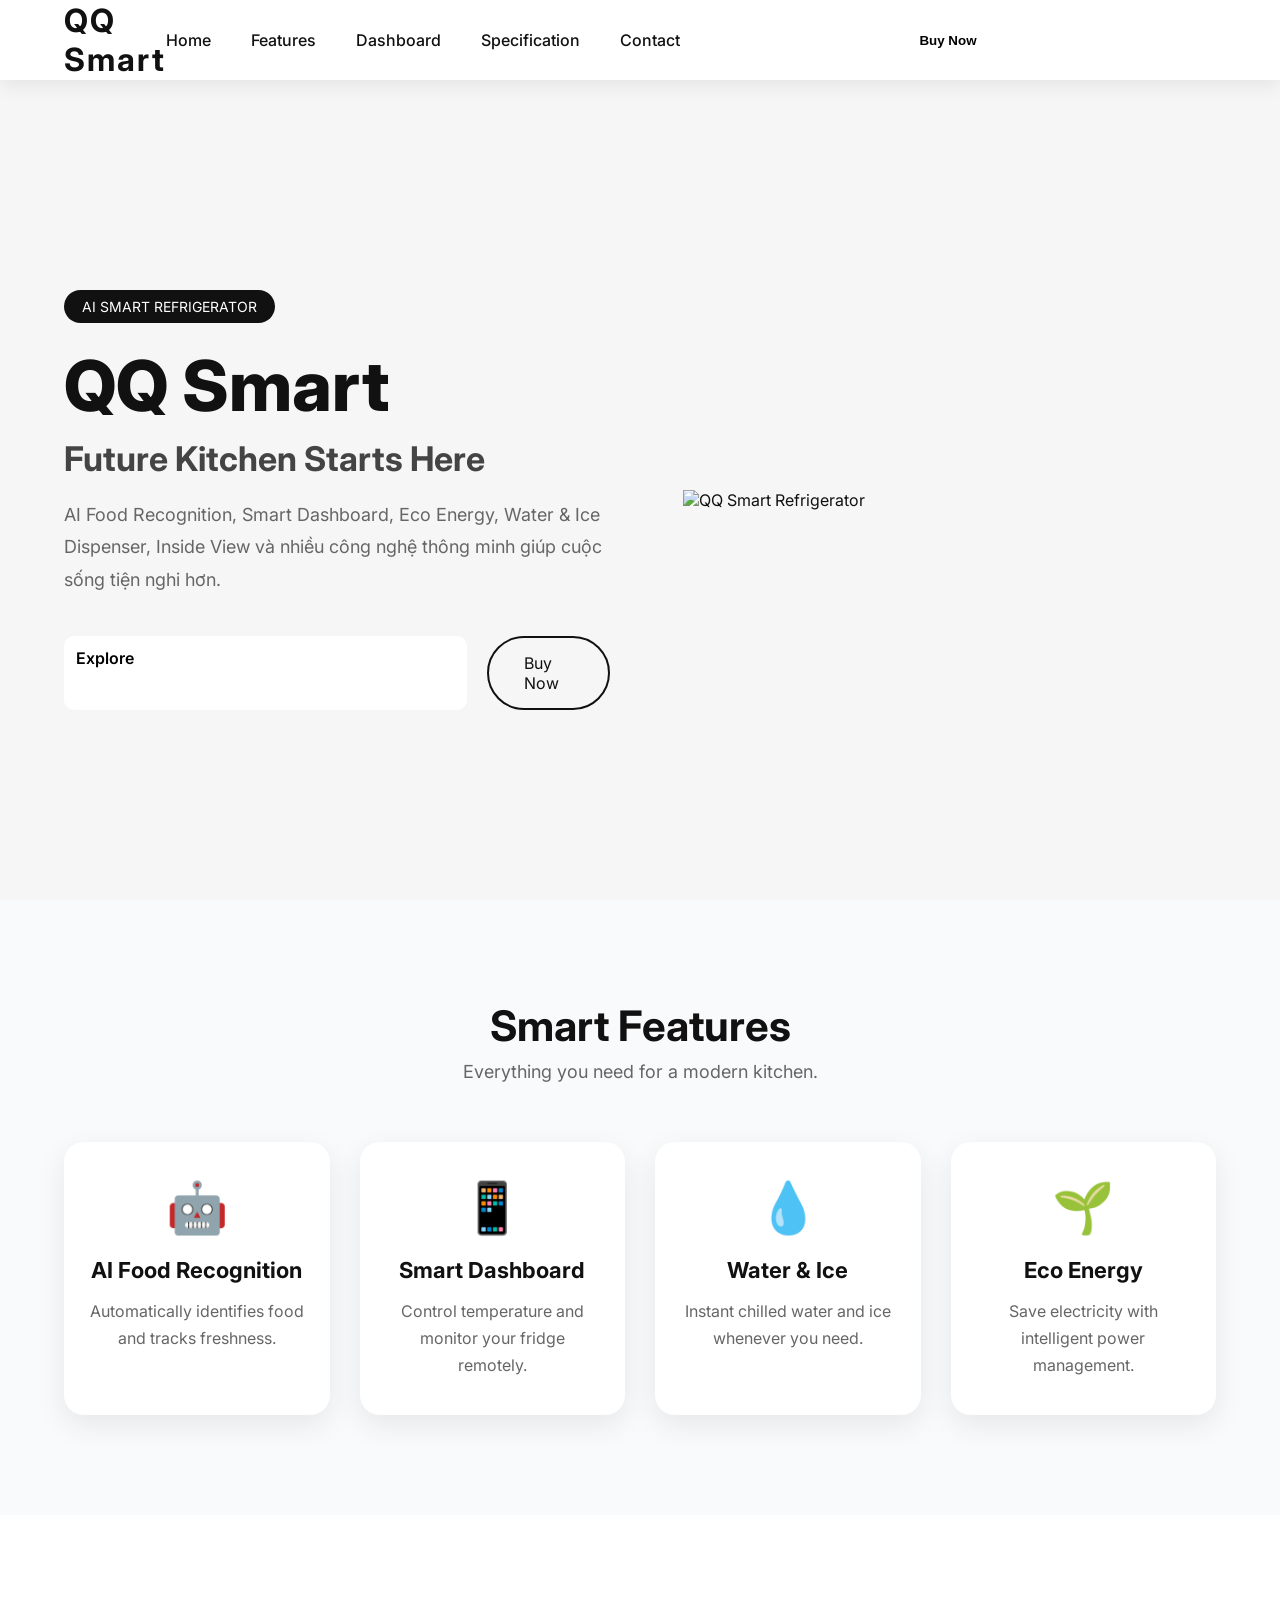
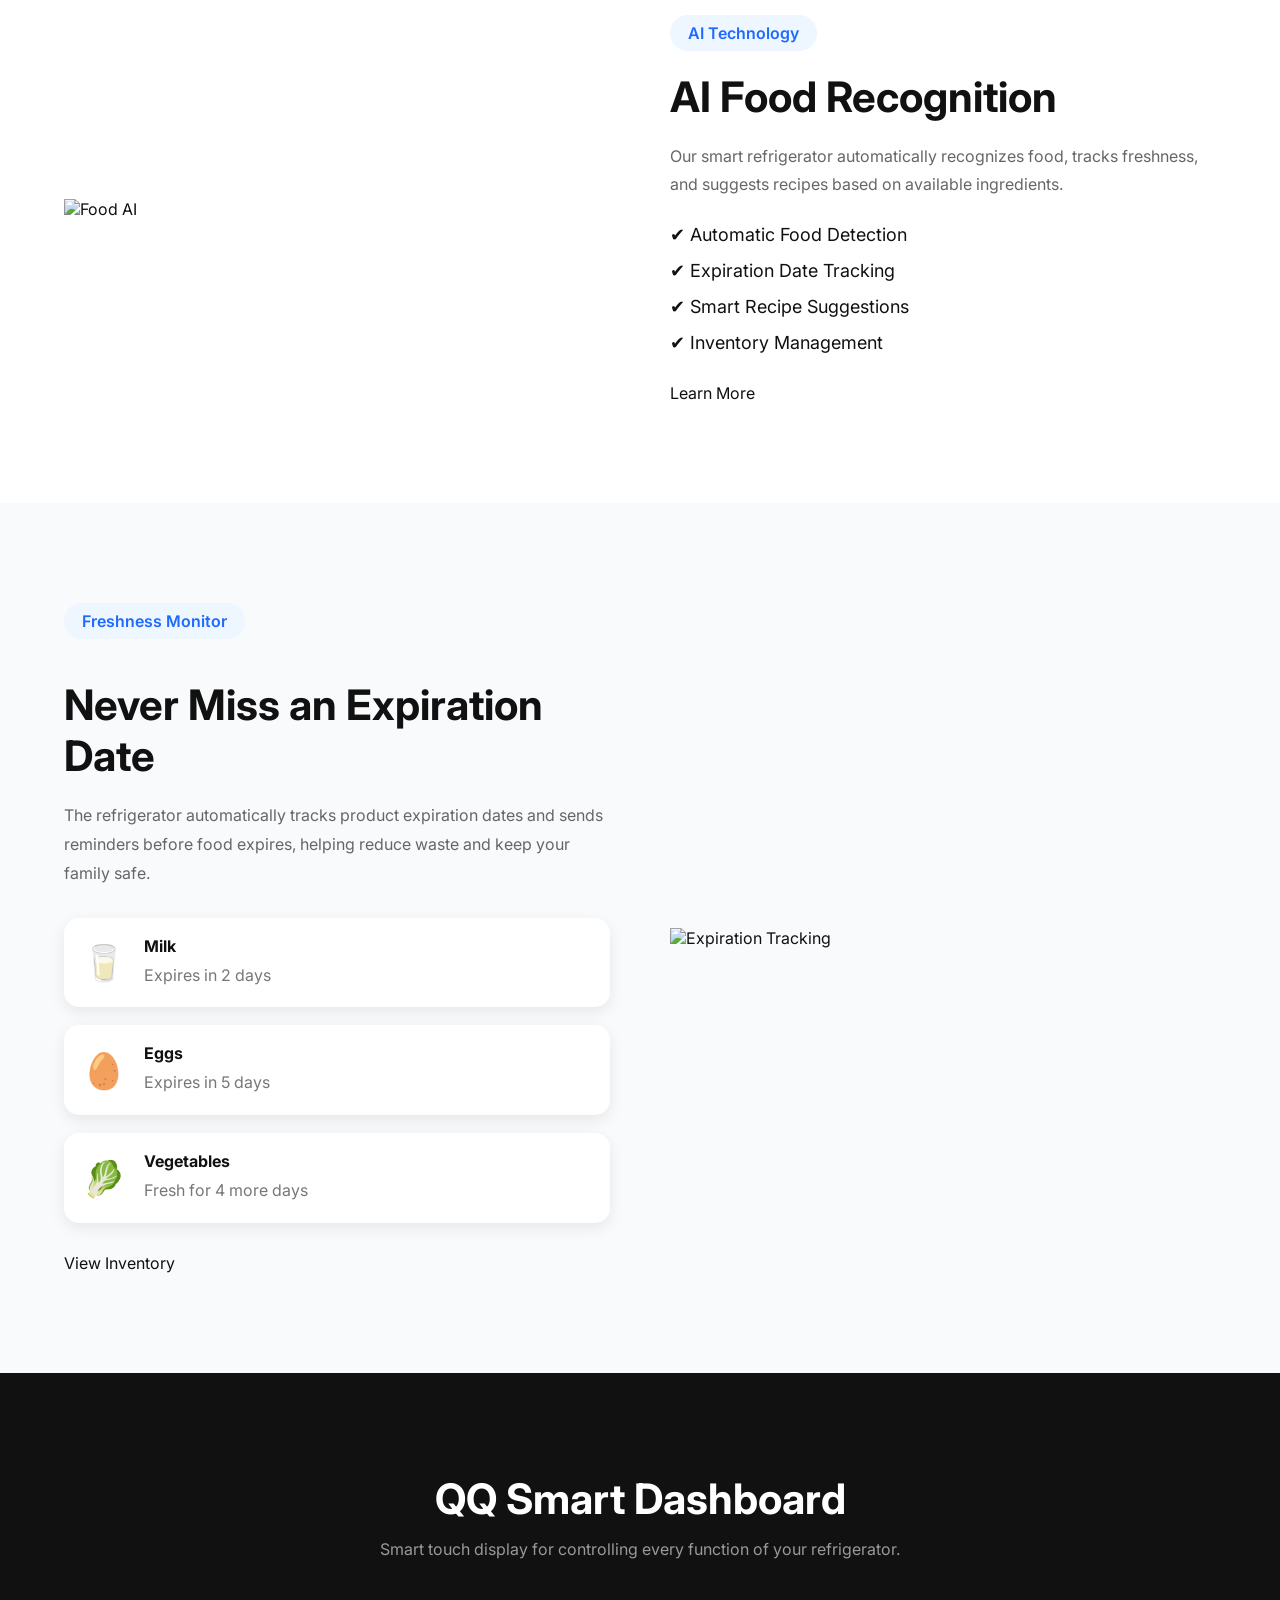
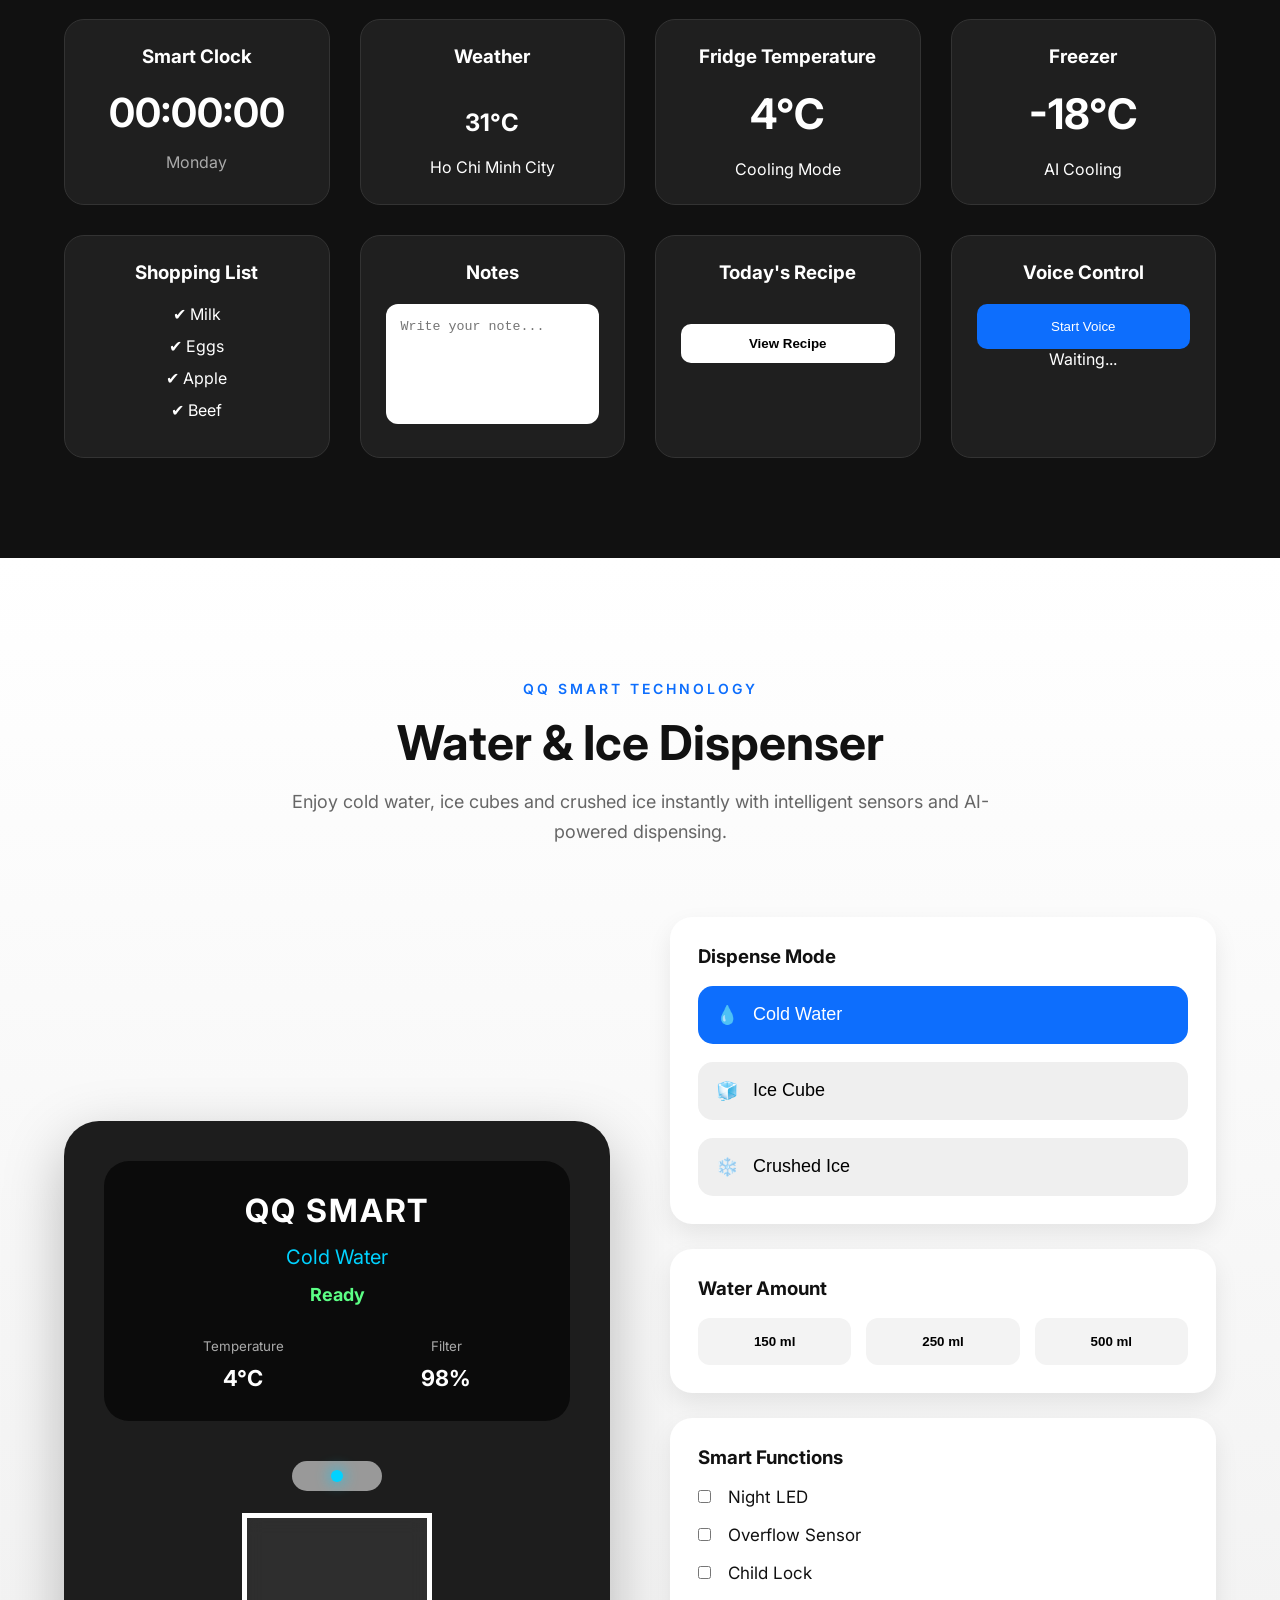
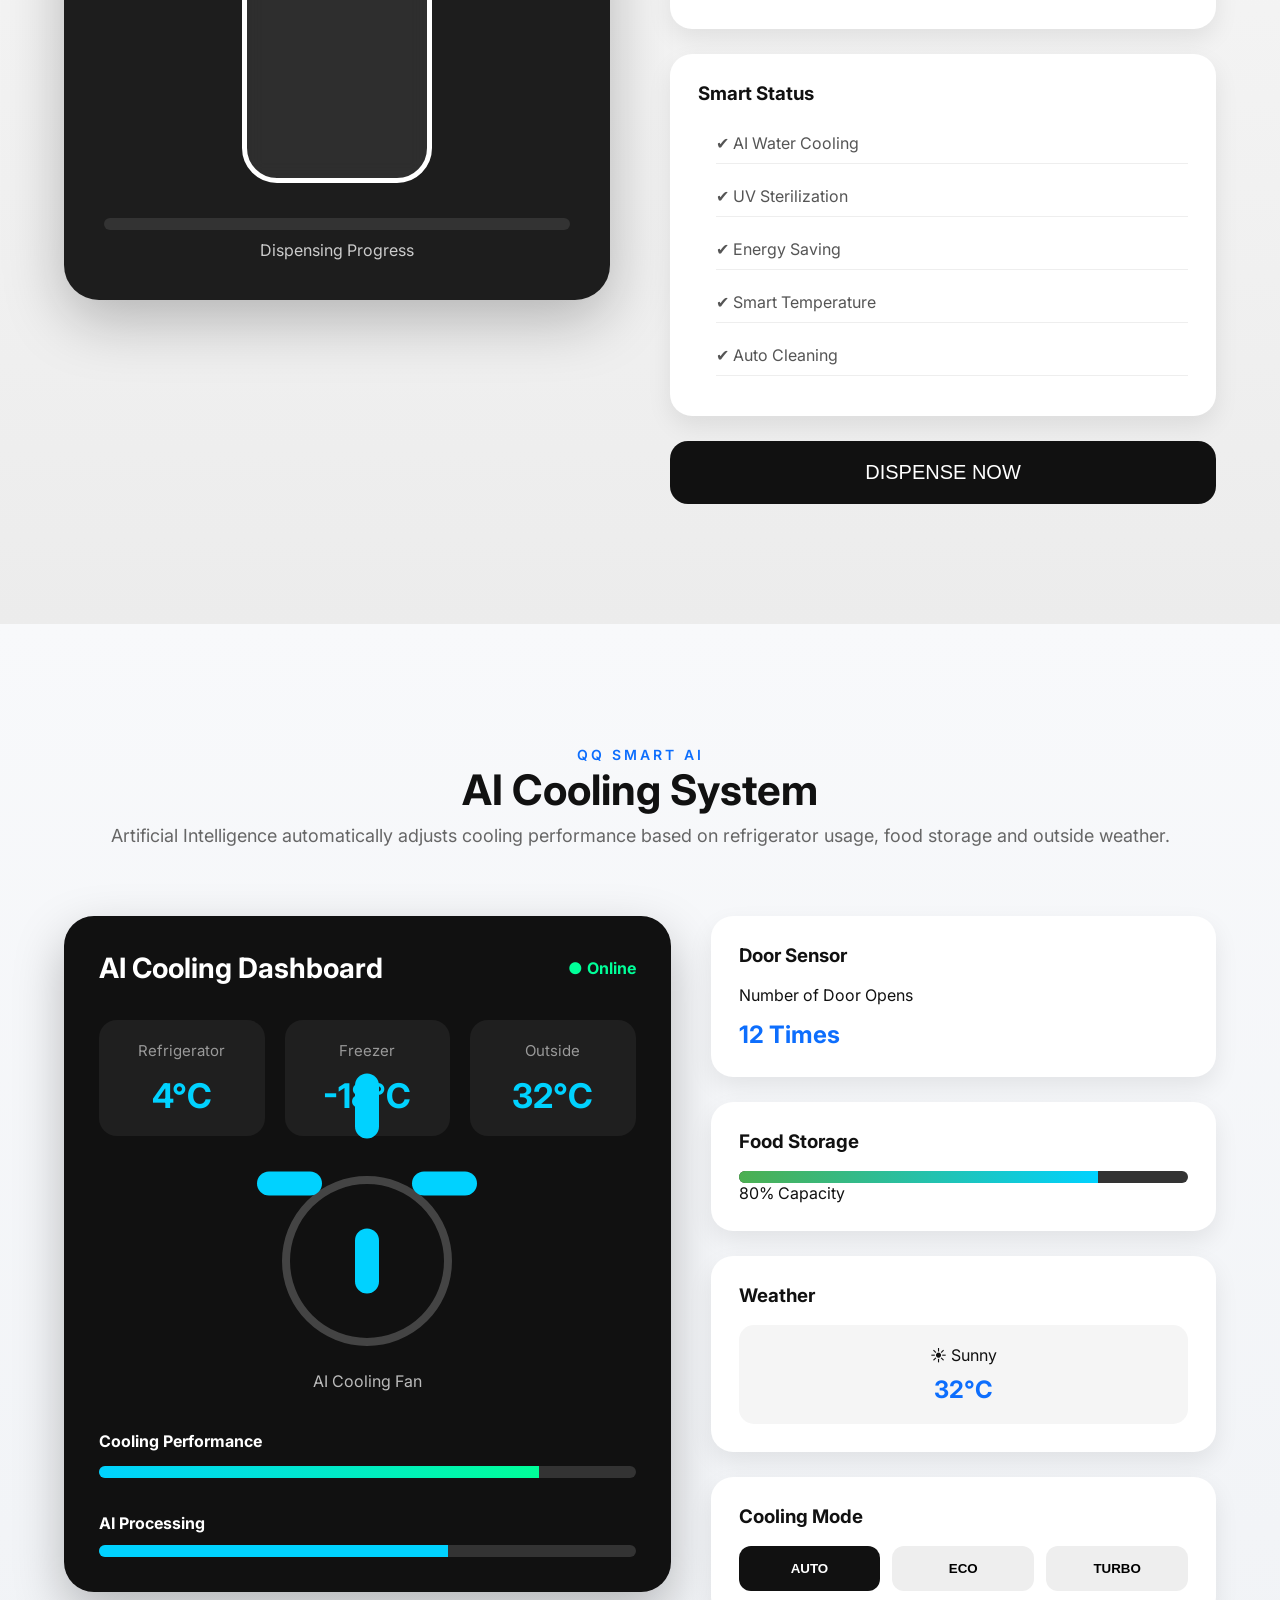
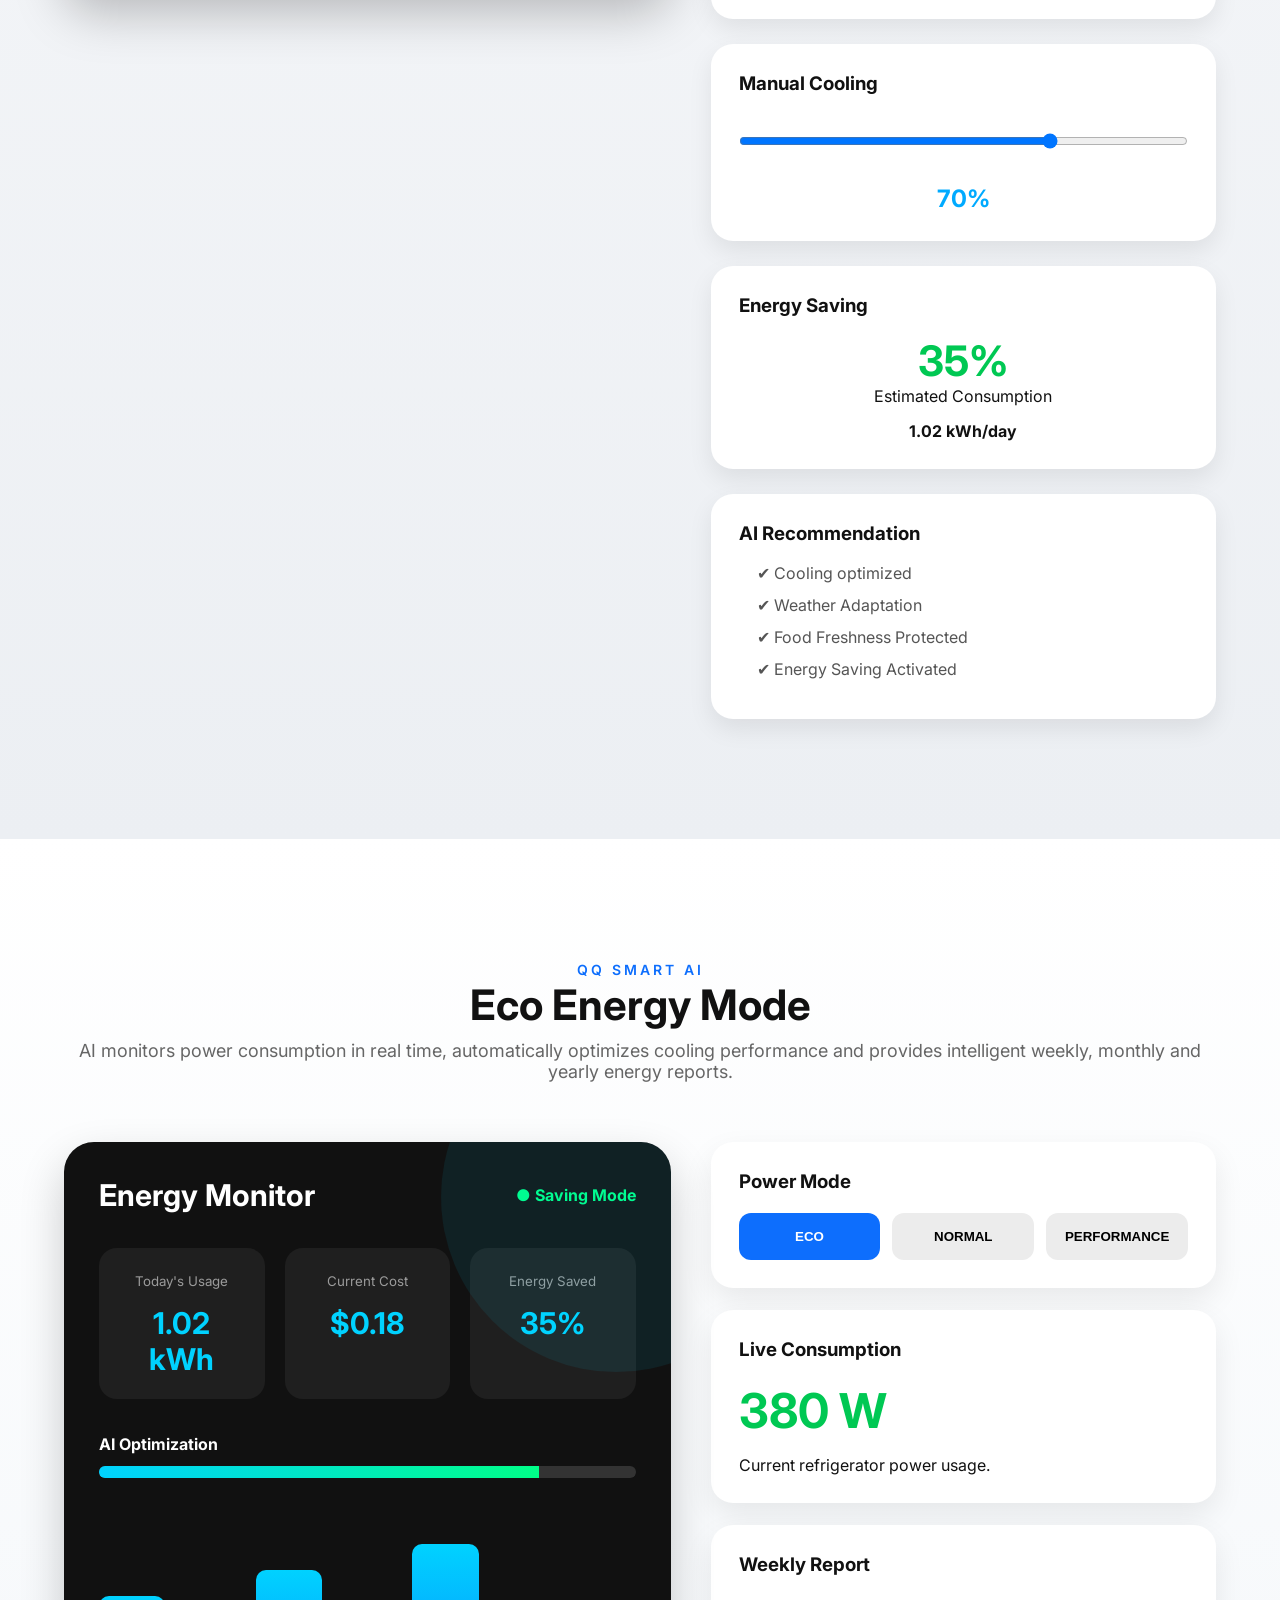
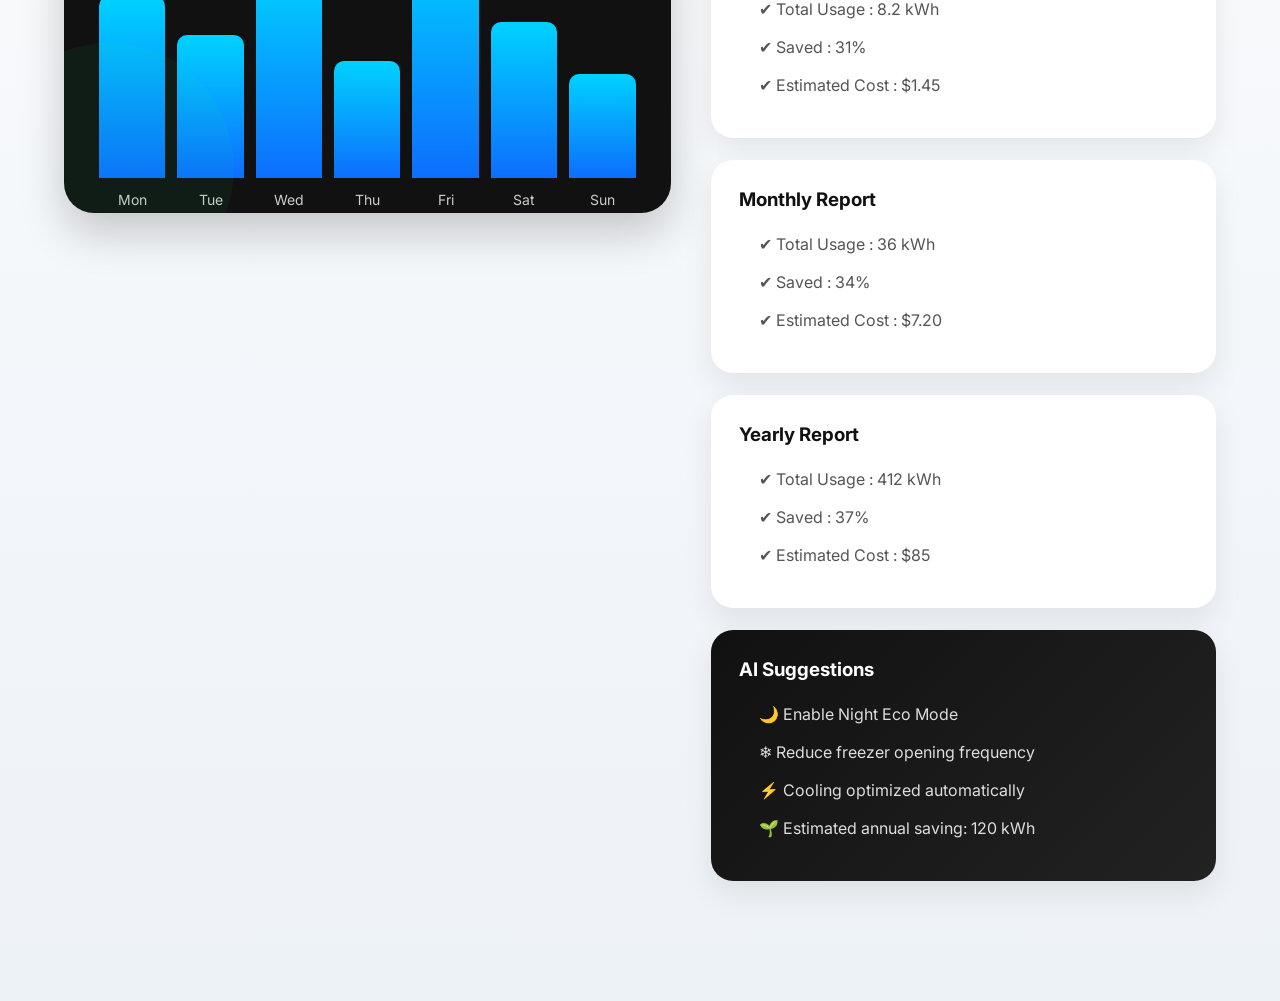
==== commit 727b9b7e: "Build Eco Energy Mode section" ====
--- a/index.html/index.html
+++ b/index.html/index.html
@@ -1094,26 +1094,332 @@
 
 </section>
 
-        <section id="energy">
+        <!-- ===================================================
+                ECO ENERGY MODE
+=================================================== -->
+
+<section class="energy" id="energy">
+
+    <div class="container">
+
+        <div class="section-title">
+
+            <span class="section-subtitle">
+
+                QQ SMART AI
+
+            </span>
+
+            <h2>
+
+                Eco Energy Mode
+
+            </h2>
+
+            <p>
+
+                AI monitors power consumption in real time,
+                automatically optimizes cooling performance and
+                provides intelligent weekly, monthly and yearly
+                energy reports.
+
+            </p>
+
+        </div>
+
+        <div class="energy-wrapper">
+
+            <!-- ================= LEFT ================= -->
+
+            <div class="energy-dashboard">
+
+                <div class="dashboard-header">
+
+                    <h3>
+
+                        Energy Monitor
+
+                    </h3>
+
+                    <span class="status">
+
+                        ● Saving Mode
+
+                    </span>
+
+                </div>
+
+                <div class="energy-screen">
+
+                    <div class="screen-item">
+
+                        <small>Today's Usage</small>
+
+                        <h2 id="todayPower">
+
+                            1.02 kWh
+
+                        </h2>
+
+                    </div>
+
+                    <div class="screen-item">
+
+                        <small>Current Cost</small>
+
+                        <h2 id="todayCost">
+
+                            $0.18
+
+                        </h2>
+
+                    </div>
+
+                    <div class="screen-item">
+
+                        <small>Energy Saved</small>
+
+                        <h2 id="savingPercent">
+
+                            35%
+
+                        </h2>
+
+                    </div>
+
+                </div>
+
+                <!-- Progress -->
+
+                <div class="energy-progress">
+
+                    <label>
+
+                        AI Optimization
+
+                    </label>
+
+                    <div class="progress-bar">
+
+                        <div id="energyProgress"></div>
+
+                    </div>
+
+                </div>
+
+                <!-- Chart -->
+
+                <div class="energy-chart">
+
+                    <div class="bar" style="height:70%;">
+
+                        <span>Mon</span>
+
+                    </div>
+
+                    <div class="bar" style="height:55%;">
+
+                        <span>Tue</span>
+
+                    </div>
+
+                    <div class="bar" style="height:80%;">
+
+                        <span>Wed</span>
+
+                    </div>
+
+                    <div class="bar" style="height:45%;">
+
+                        <span>Thu</span>
+
+                    </div>
+
+                    <div class="bar" style="height:90%;">
+
+                        <span>Fri</span>
+
+                    </div>
+<div class="bar" style="height:60%;">
+
+                        <span>Sat</span>
+
+                    </div>
+
+                    <div class="bar" style="height:40%;">
+
+                        <span>Sun</span>
+
+                    </div>
+
+                </div>
+
+            </div>
+
+            <!-- ================= RIGHT ================= -->
+
+            <div class="energy-control">
+
+                <div class="control-card">
+
+                    <h3>
+
+                        Power Mode
+
+                    </h3>
+
+                    <div class="mode-group">
+
+                        <button class="energy-mode active">
+
+                            ECO
+
+                        </button>
+
+                        <button class="energy-mode">
+
+                            NORMAL
+
+                        </button>
+
+                        <button class="energy-mode">
+
+                            PERFORMANCE
+
+                        </button>
+
+                    </div>
+
+                </div>
+
+                <div class="control-card">
+
+                    <h3>
+
+                        Live Consumption
+
+                    </h3>
+
+                    <h2 id="livePower">
+
+                        380 W
+
+                    </h2>
+
+                    <p>
+
+                        Current refrigerator power usage.
+
+                    </p>
+
+                </div>
+
+                <div class="control-card">
+
+                    <h3>
+
+                        Weekly Report
+
+                    </h3>
+
+                    <ul>
+
+                        <li>✔ Total Usage : 8.2 kWh</li>
+
+                        <li>✔ Saved : 31%</li>
+
+                        <li>✔ Estimated Cost : $1.45</li>
+
+                    </ul>
+
+                </div>
+
+                <div class="control-card">
+
+                    <h3>
+
+                        Monthly Report
+
+                    </h3>
+
+                    <ul>
+
+                        <li>✔ Total Usage : 36 kWh</li>
+
+                        <li>✔ Saved : 34%</li>
+
+                        <li>✔ Estimated Cost : $7.20</li>
+
+                    </ul>
+
+                </div>
+
+                <div class="control-card">
+
+                    <h3>
+
+                        Yearly Report
+
+                    </h3>
+
+                    <ul>
+
+                        <li>✔ Total Usage : 412 kWh</li>
+
+                        <li>✔ Saved : 37%</li>
+
+                        <li>✔ Estimated Cost : $85</li>
+
+                    </ul>
+
+                </div>
+
+                <div class="control-card">
+
+                    <h3>
+
+                        AI Suggestions
+
+                    </h3>
+
+                    <ul>
+
+                        <li>🌙 Enable Night Eco Mode</li>
+
+                        <li>❄ Reduce freezer opening frequency</li>
+
+                        <li>⚡ Cooling optimized automatically</li>
+
+                        <li>🌱 Estimated annual saving: 120 kWh</li>
+</ul>
+
+                </div>
+
+            </div>
+
+        </div>
+
+    </div>
+
+</section>
+
+
+        <section id="inside">
 
         </section>
 
-        <section id="inside">
+        <section id="child-lock">
 
         </section>
 
-        <section id="child-lock">
+        <section id="specification">
 
         </section>
 
-        <section id="specification">
+        <section id="contact">
 
         </section>
 
-        <section id="contact">
-
-        </section>
-
     </main>
 
     <!--================ FOOTER ================-->
--- a/css/style.css
+++ b/css/style.css
@@ -1096,4 +1096,442 @@
     color:#555;
 }
 
-
+/*==================================================
+                ECO ENERGY MODE
+==================================================*/
+
+.energy{
+    padding:120px 0;
+    background:linear-gradient(180deg,#ffffff,#edf2f7);
+}
+
+.energy-wrapper{
+    display:grid;
+    grid-template-columns:1.2fr 1fr;
+    gap:40px;
+    align-items:flex-start;
+}
+
+/*====================================
+        LEFT DASHBOARD
+====================================*/
+
+.energy-dashboard{
+
+    background:#111;
+
+    color:#fff;
+
+    padding:35px;
+
+    border-radius:30px;
+
+    box-shadow:0 20px 45px rgba(0,0,0,.2);
+
+}
+
+.dashboard-header{
+
+    display:flex;
+
+    justify-content:space-between;
+
+    align-items:center;
+
+    margin-bottom:35px;
+
+}
+
+.dashboard-header h3{
+
+    font-size:30px;
+
+}
+
+.status{
+
+    color:#00ff88;
+
+    font-weight:bold;
+
+}
+
+/*====================================
+        SCREEN
+====================================*/
+
+.energy-screen{
+
+    display:grid;
+
+    grid-template-columns:repeat(3,1fr);
+
+    gap:20px;
+
+    margin-bottom:35px;
+
+}
+
+.screen-item{
+
+    background:#1f1f1f;
+
+    padding:22px;
+
+    border-radius:18px;
+
+    text-align:center;
+
+    transition:.3s;
+
+}
+
+.screen-item:hover{
+
+    transform:translateY(-8px);
+
+    background:#262626;
+
+}
+
+.screen-item small{
+
+    color:#9b9b9b;
+
+}
+
+.screen-item h2{
+
+    margin-top:15px;
+
+    color:#00d2ff;
+
+    font-size:30px;
+
+}
+
+/*====================================
+        PROGRESS
+====================================*/
+
+.energy-progress{
+
+    margin-bottom:40px;
+
+}
+
+.energy-progress label{
+
+    display:block;
+
+    margin-bottom:12px;
+
+    font-weight:bold;
+
+}
+
+.progress-bar{
+
+    width:100%;
+
+    height:12px;
+
+    background:#333;
+
+    border-radius:25px;
+
+    overflow:hidden;
+
+}
+
+#energyProgress{
+
+    width:82%;
+
+    height:100%;
+
+    background:linear-gradient(90deg,#00d2ff,#00ff88);
+
+    animation:energyMove 4s infinite;
+
+}
+
+@keyframes energyMove{
+
+0%{
+
+width:40%;
+
+}
+
+50%{
+
+width:95%;
+
+}
+
+100%{
+
+width:40%;
+
+}
+
+}
+
+/*====================================
+        BAR CHART
+====================================*/
+
+.energy-chart{
+
+    height:260px;
+
+    display:flex;
+
+    justify-content:space-between;
+
+    align-items:flex-end;
+
+    gap:12px;
+
+    margin-top:40px;
+
+}
+
+.bar{
+
+    flex:1;
+
+    background:linear-gradient(180deg,#00d2ff,#0d6efd);
+
+    border-radius:10px 10px 0 0;
+
+    position:relative;
+
+    transition:.35s;
+
+}
+
+.bar:hover{
+
+    transform:scaleY(1.08);
+
+}
+
+.bar span{
+
+    position:absolute;
+
+    bottom:-30px;
+
+    width:100%;
+
+    text-align:center;
+
+    color:#ccc;
+
+    font-size:14px;
+
+}
+
+/*====================================
+        RIGHT PANEL
+====================================*/
+
+.energy-control{
+
+    display:flex;
+
+    flex-direction:column;
+
+    gap:22px;
+
+}
+
+.energy-control .control-card{
+
+    background:#fff;
+
+    border-radius:22px;
+
+    padding:28px;
+
+    box-shadow:0 12px 30px rgba(0,0,0,.08);
+
+    transition:.3s;
+
+}
+
+.energy-control .control-card:hover{
+transform:translateY(-6px);
+
+}
+
+.energy-control h3{
+
+    margin-bottom:20px;
+
+    color:#111;
+
+}
+
+/*====================================
+        MODE BUTTON
+====================================*/
+
+.mode-group{
+
+    display:flex;
+
+    gap:12px;
+
+}
+
+.energy-mode{
+
+    flex:1;
+
+    border:none;
+
+    padding:16px;
+
+    border-radius:12px;
+
+    background:#ececec;
+
+    cursor:pointer;
+
+    transition:.35s;
+
+    font-weight:600;
+
+}
+
+.energy-mode:hover{
+
+    background:#111;
+
+    color:#fff;
+
+}
+
+.energy-mode.active{
+
+    background:#0d6efd;
+
+    color:#fff;
+
+}
+
+/*====================================
+        LIVE POWER
+====================================*/
+
+#livePower{
+
+    font-size:48px;
+
+    color:#00c853;
+
+    margin:15px 0;
+
+}
+
+/*====================================
+        REPORT
+====================================*/
+
+.energy-control ul{
+
+    padding-left:20px;
+
+}
+
+.energy-control li{
+
+    margin-bottom:12px;
+
+    color:#555;
+
+    line-height:26px;
+
+}
+
+/*====================================
+        AI CARD
+====================================*/
+
+.energy-control .control-card:last-child{
+
+    background:linear-gradient(135deg,#111,#222);
+
+    color:#fff;
+
+}
+
+.energy-control .control-card:last-child h3{
+
+    color:#fff;
+
+}
+
+.energy-control .control-card:last-child li{
+
+    color:#ddd;
+
+}
+
+/*====================================
+        GLOW EFFECT
+====================================*/
+
+.energy-dashboard{
+
+    position:relative;
+
+    overflow:hidden;
+
+}
+
+.energy-dashboard::before{
+
+    content:"";
+
+    position:absolute;
+
+    width:350px;
+
+    height:350px;
+
+    background:rgba(0,210,255,.08);
+
+    border-radius:50%;
+
+    top:-120px;
+
+    right:-120px;
+
+}
+
+.energy-dashboard::after{
+
+    content:"";
+
+    position:absolute;
+
+    width:250px;
+
+    height:250px;
+
+    background:rgba(0,255,136,.05);
+
+    border-radius:50%;
+
+    bottom:-80px;
+
+    left:-80px;
+
+}
+
+
+
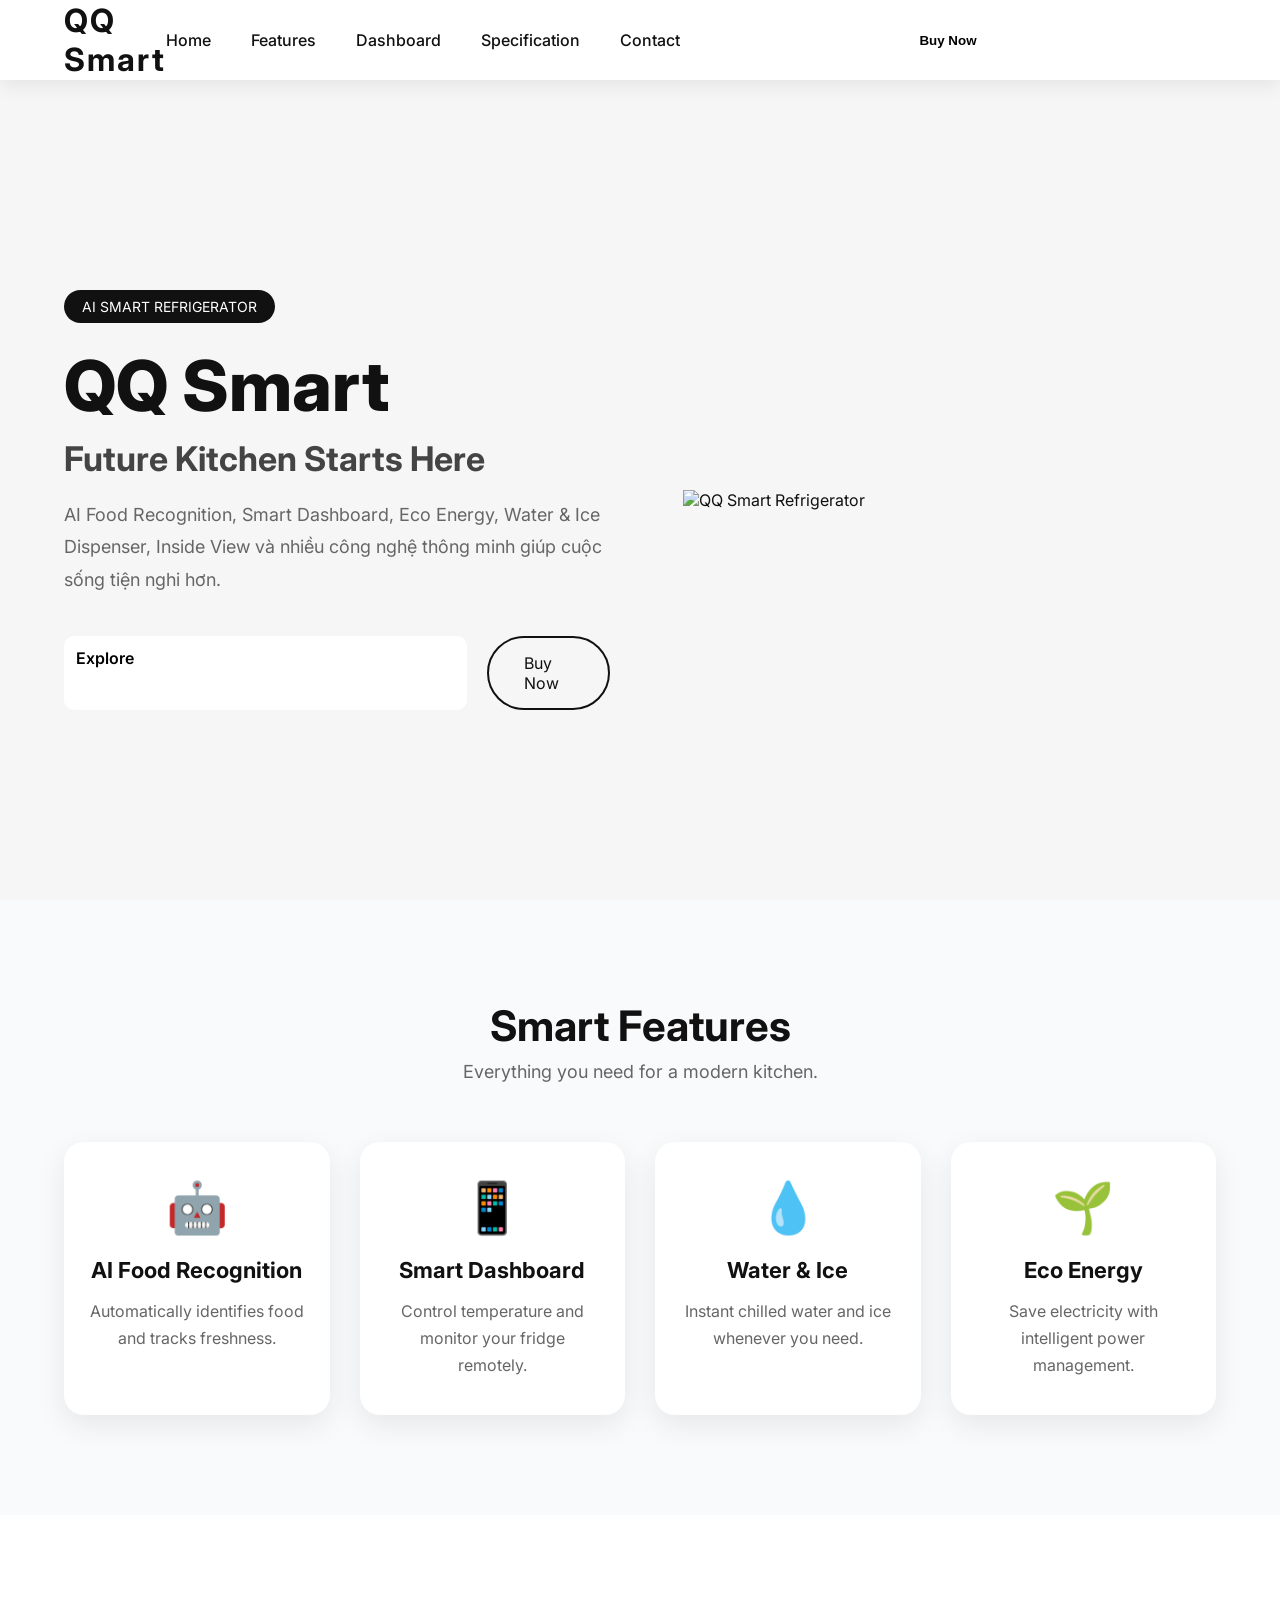
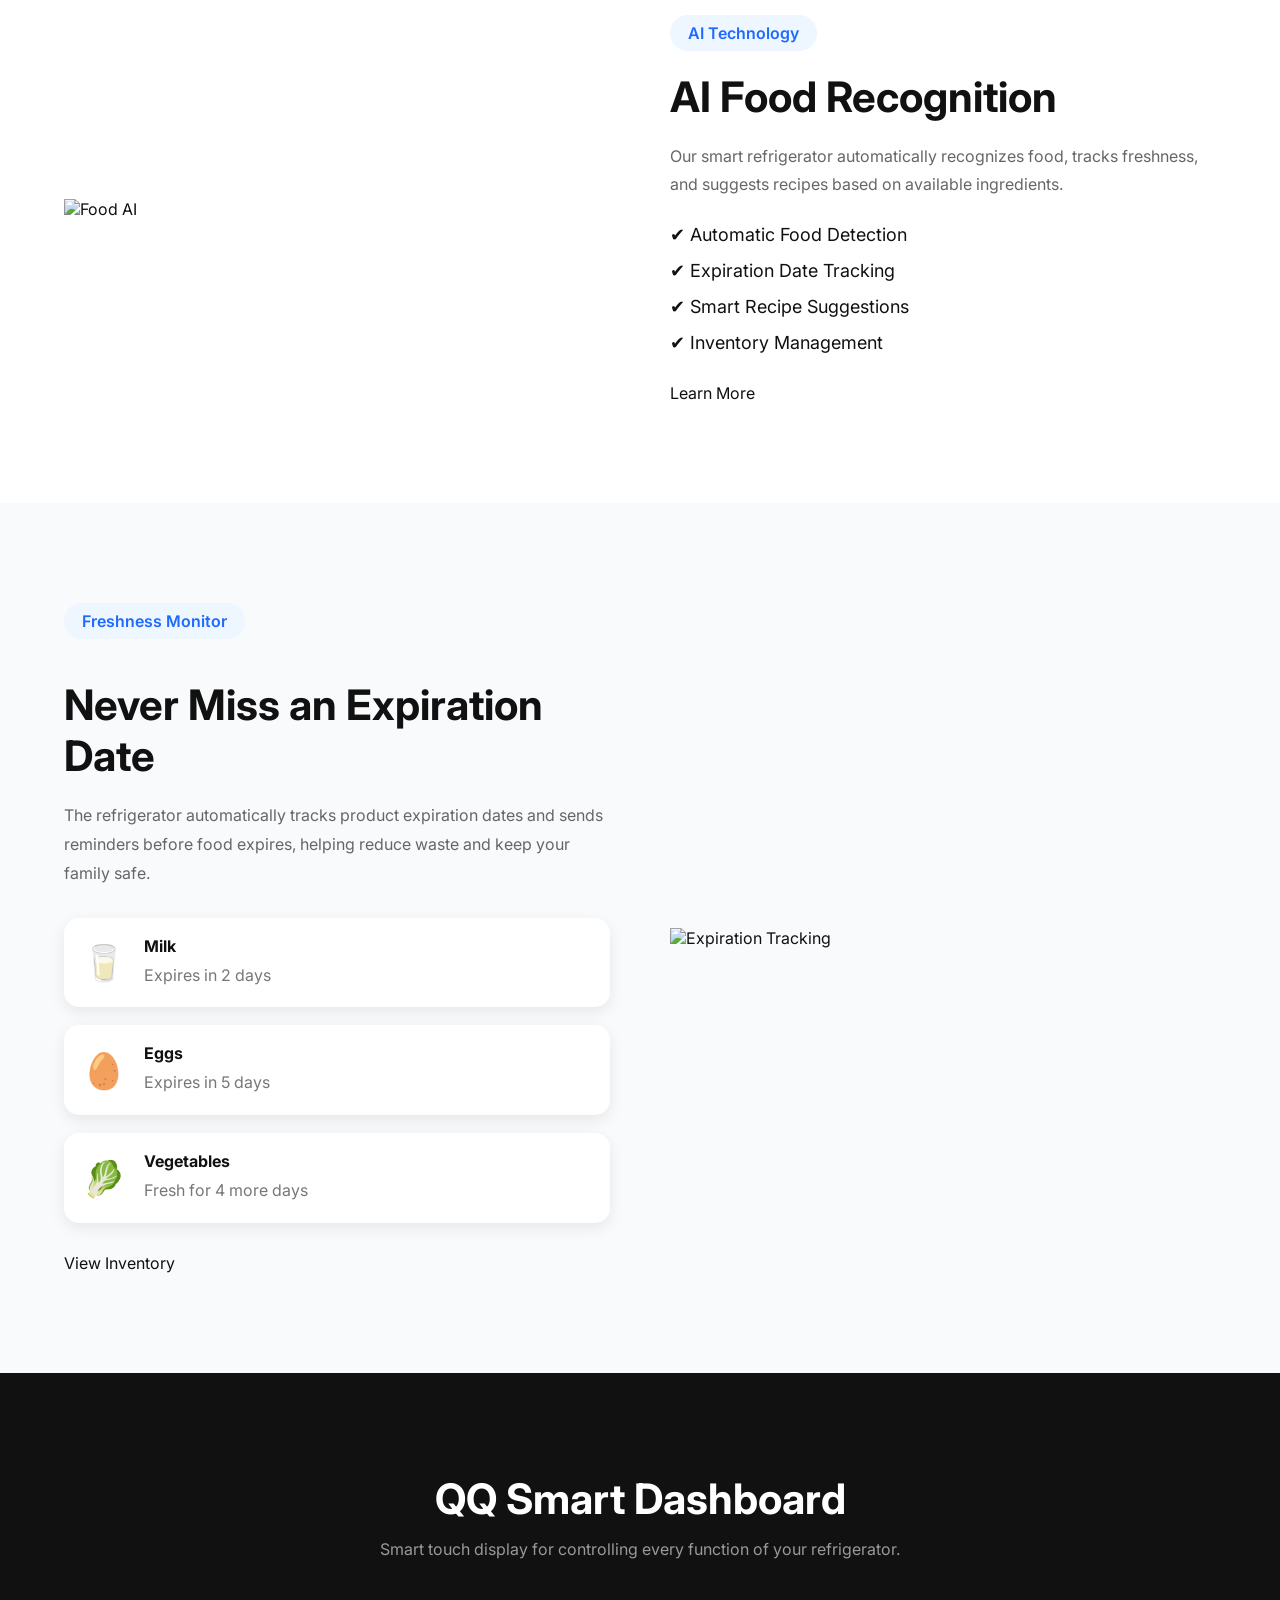
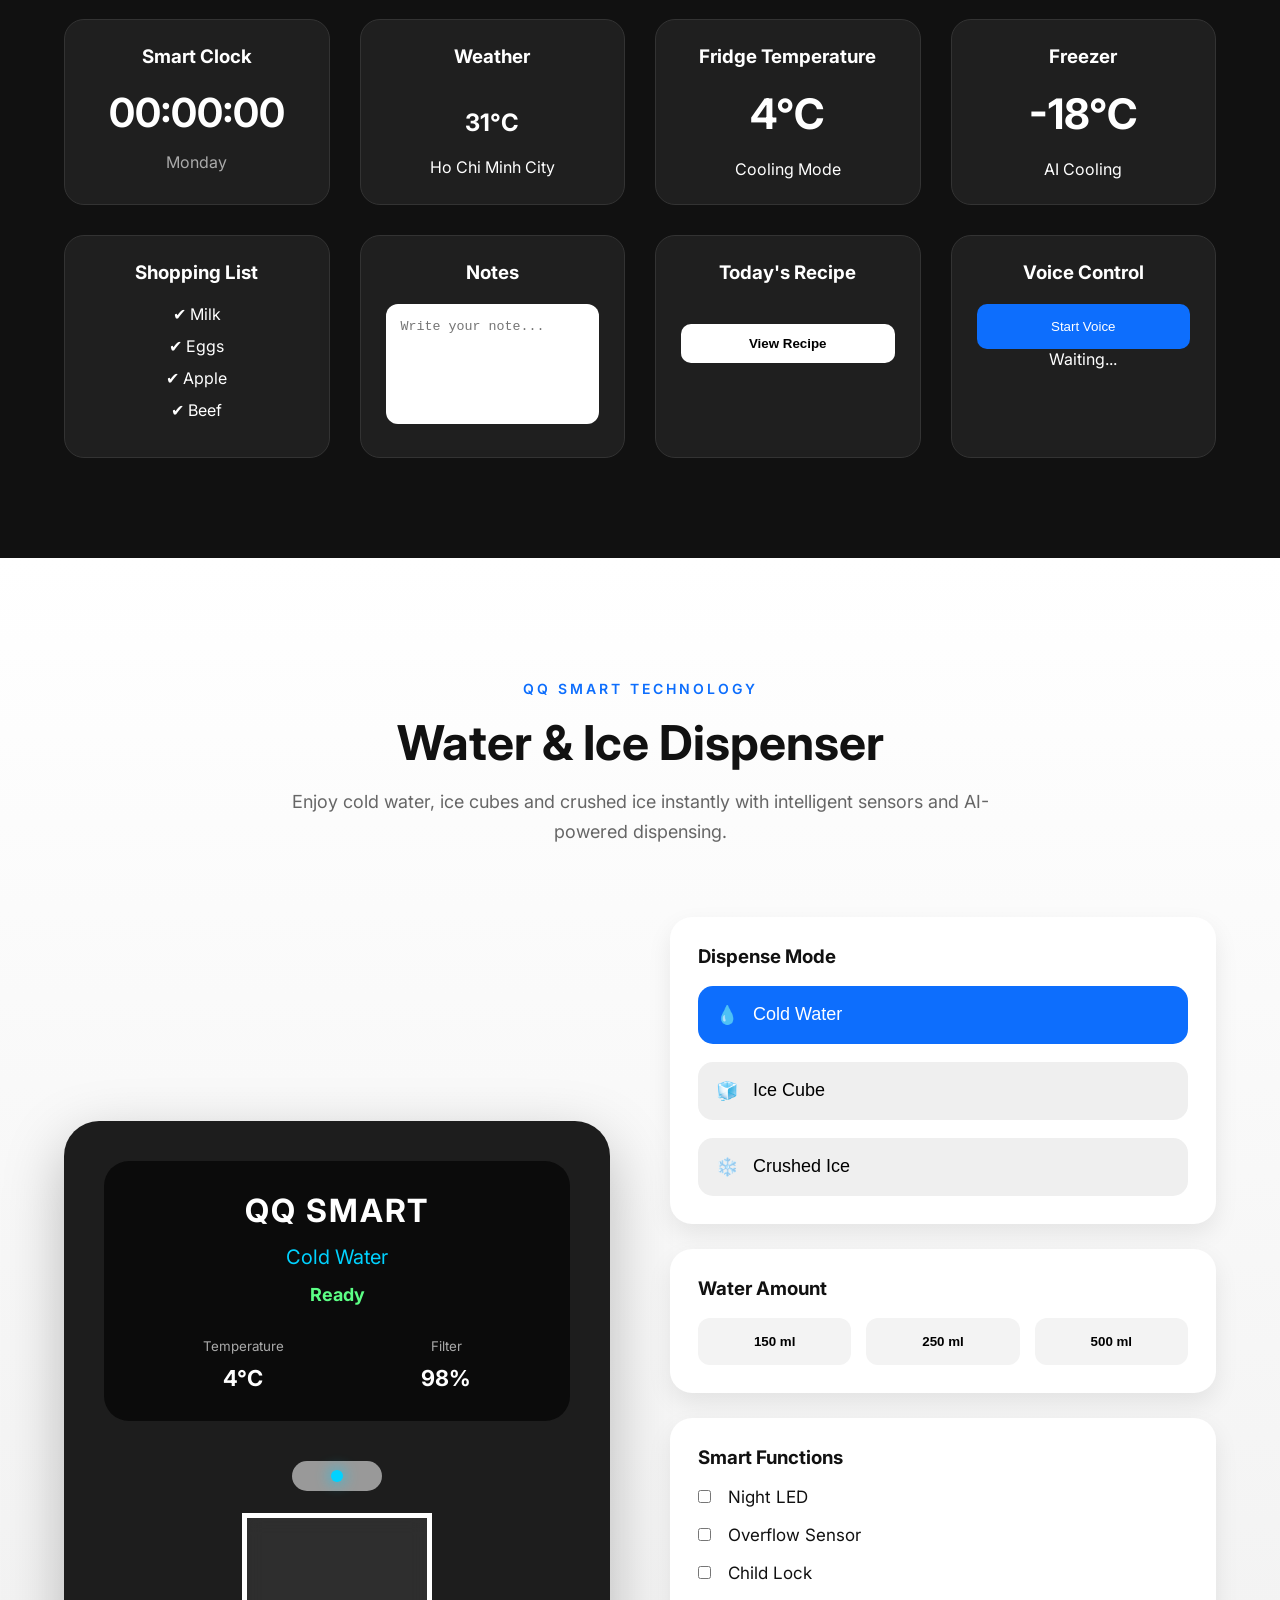
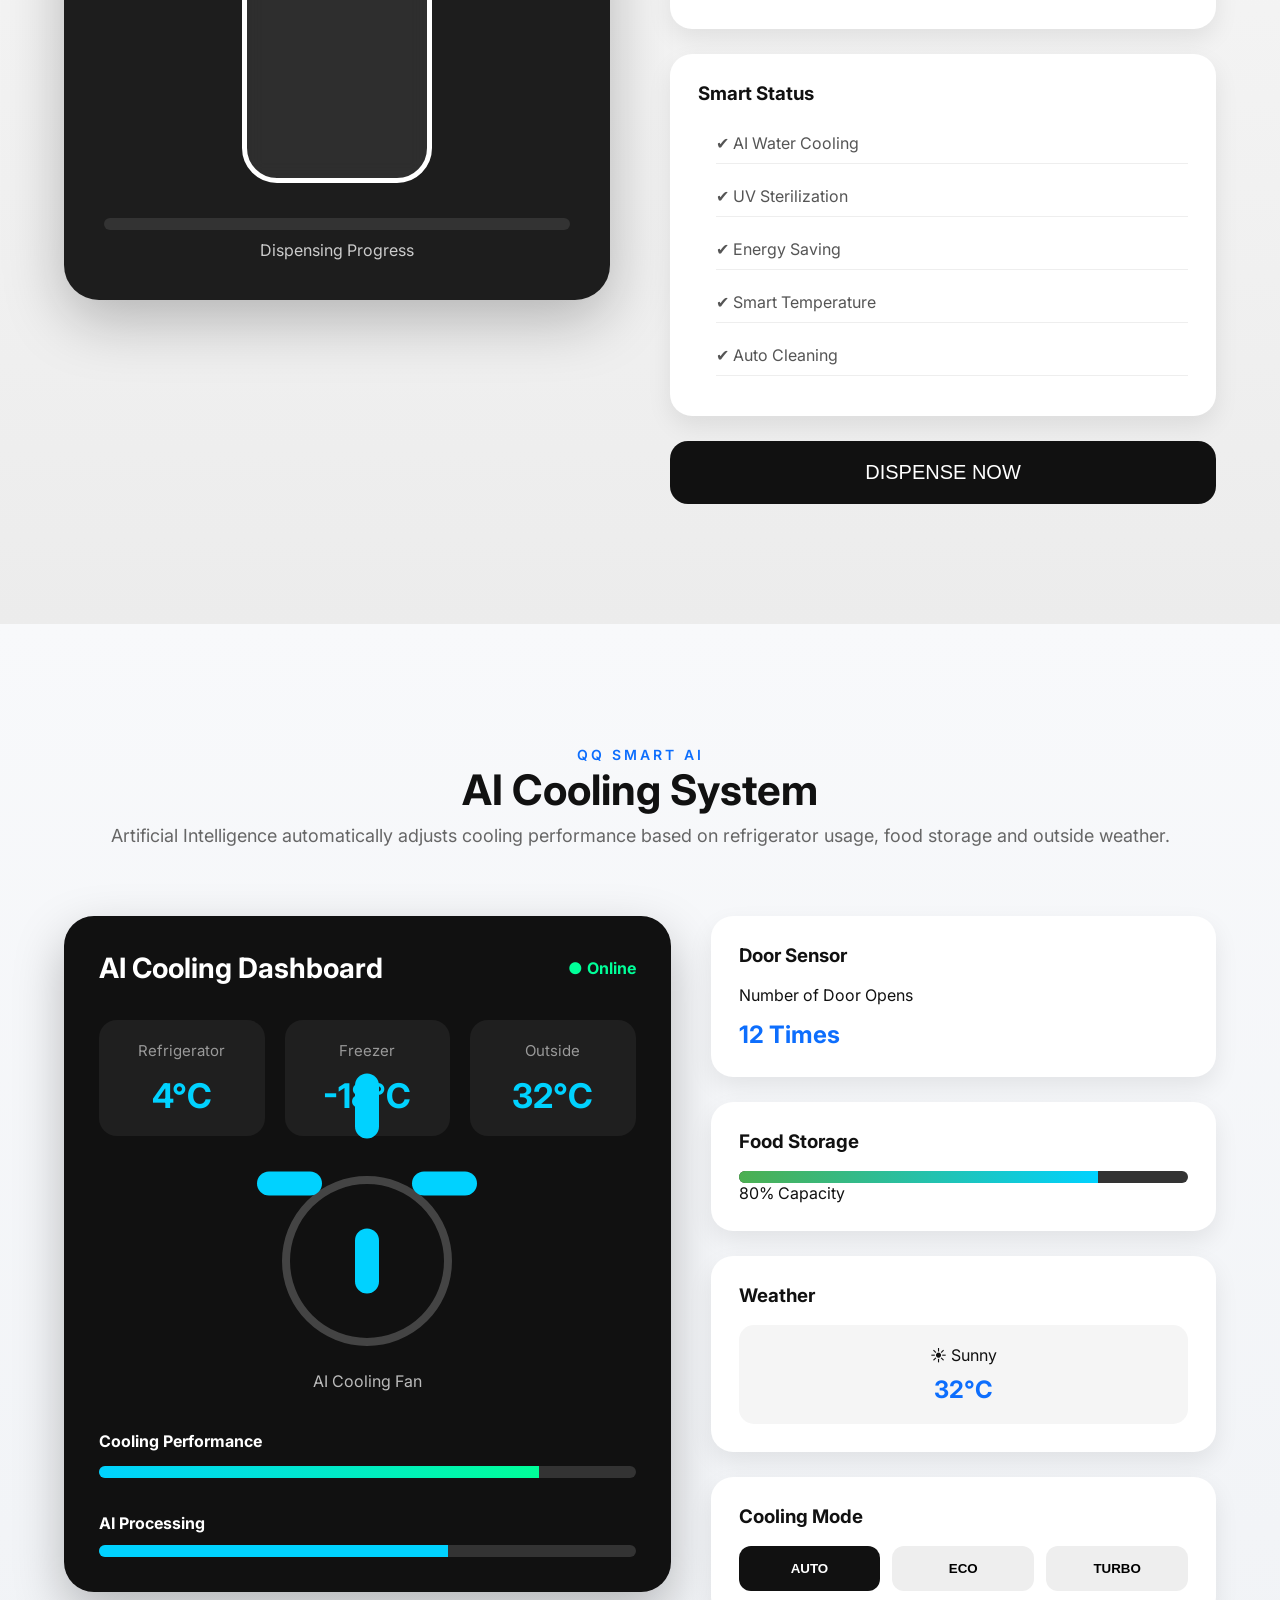
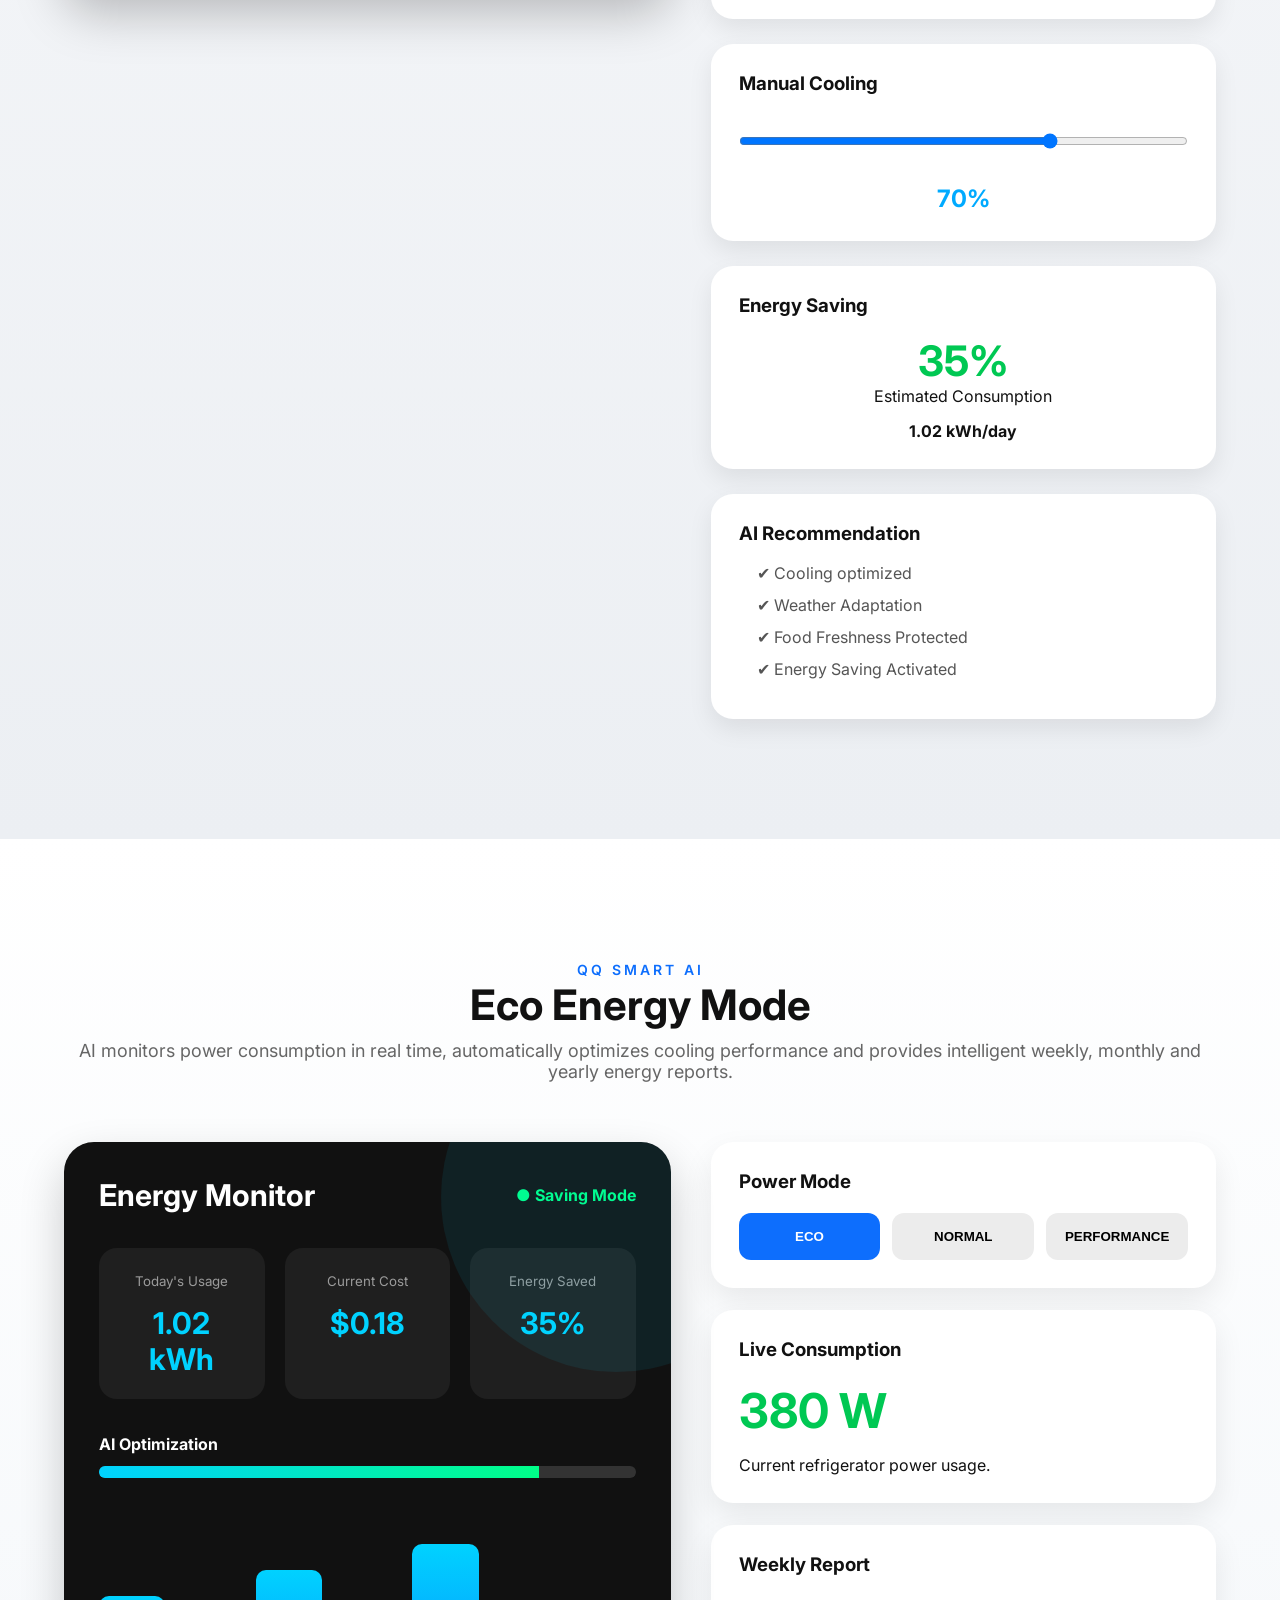
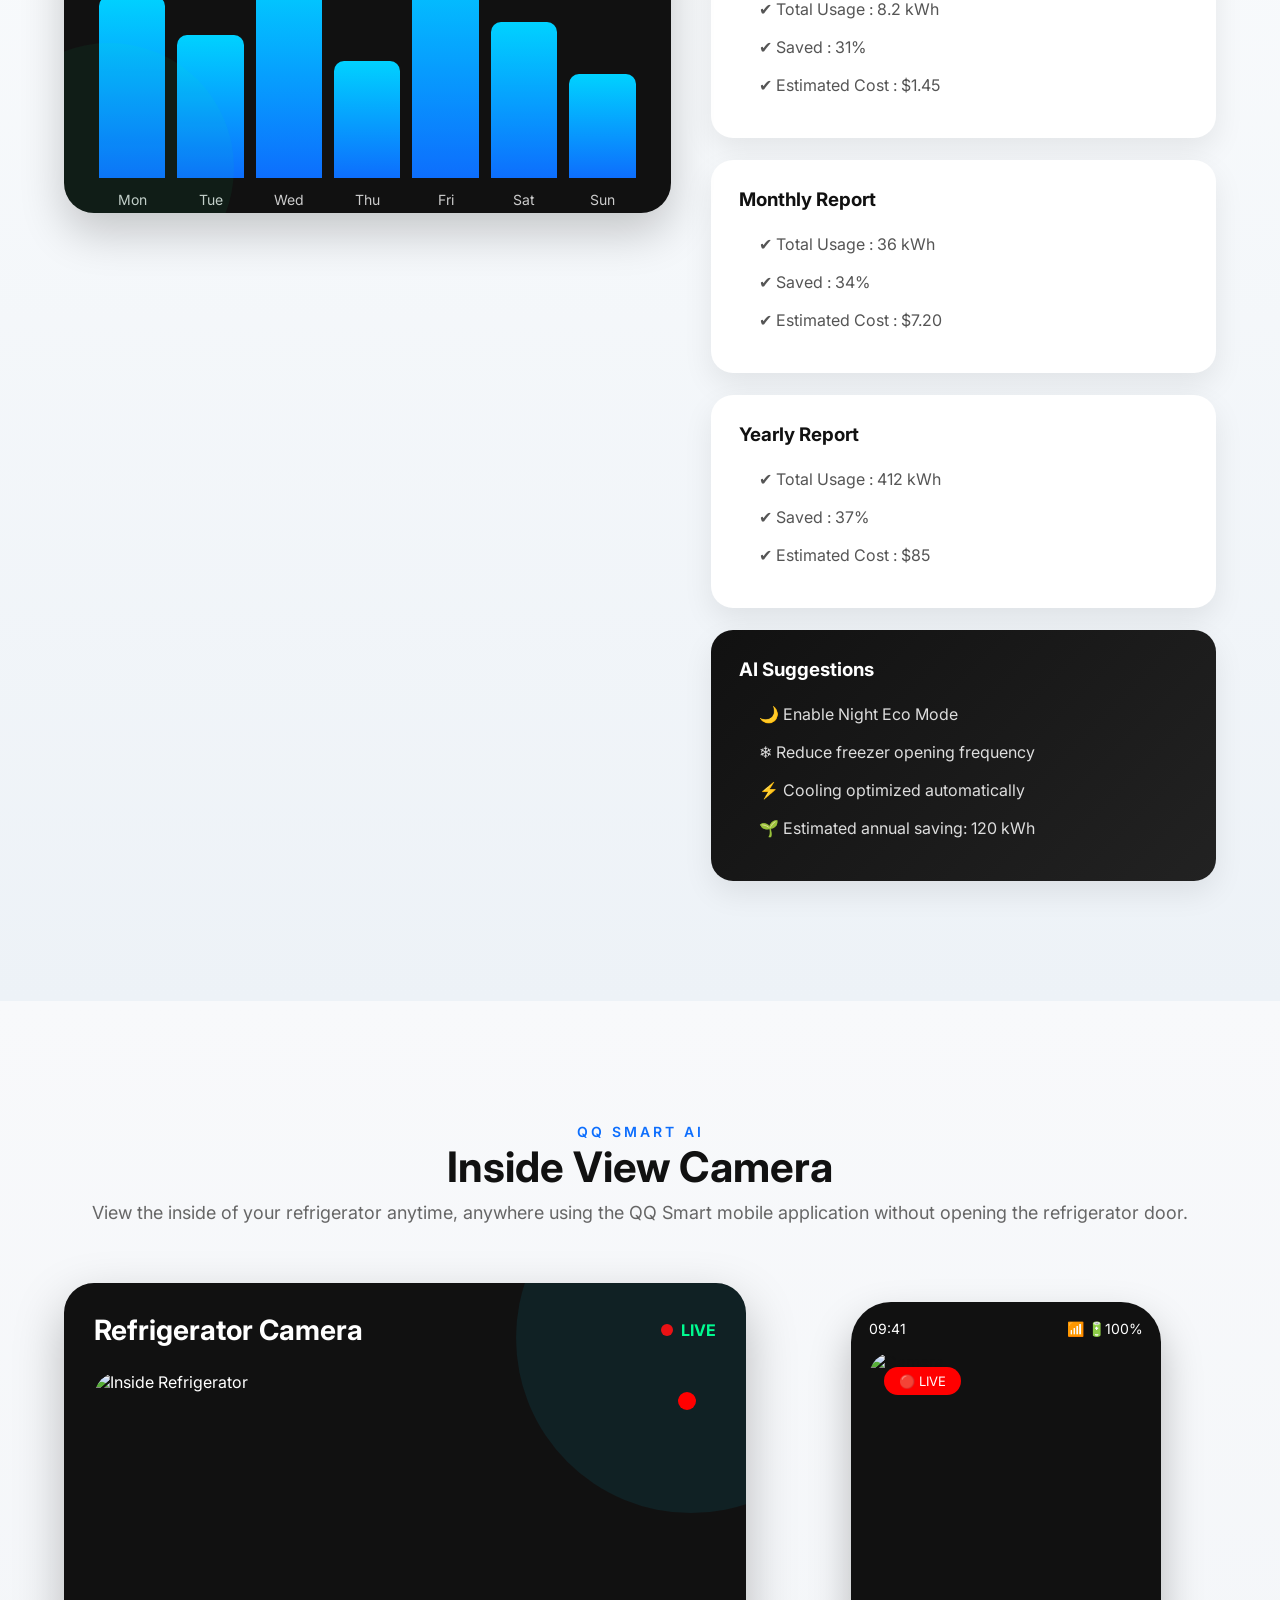
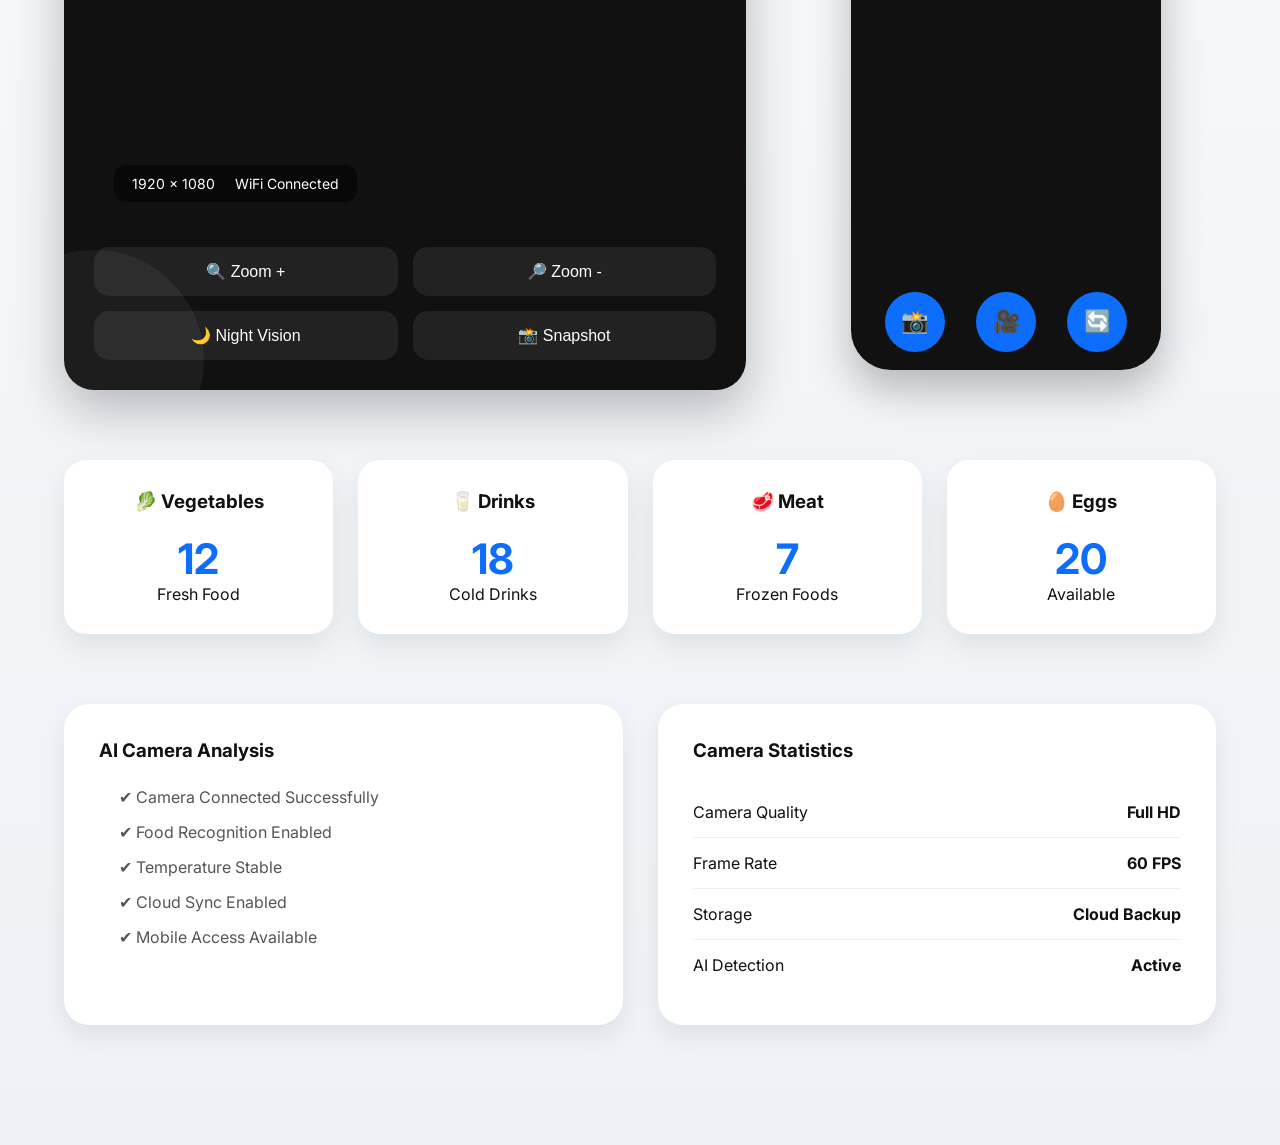
==== commit 769fb4a0: "Build Inside View section" ====
--- a/index.html/index.html
+++ b/index.html/index.html
@@ -1404,22 +1404,407 @@
 </section>
 
 
-        <section id="inside">
+        <!-- ===================================================
+                    INSIDE VIEW
+=================================================== -->
+
+<section class="inside-view" id="inside">
+
+    <div class="container">
+
+        <div class="section-title">
+
+            <span class="section-subtitle">
+
+                QQ SMART AI
+
+            </span>
+
+            <h2>
+
+                Inside View Camera
+
+            </h2>
+
+            <p>
+
+                View the inside of your refrigerator anytime, anywhere
+                using the QQ Smart mobile application without opening
+                the refrigerator door.
+
+            </p>
+
+        </div>
+
+        <div class="inside-wrapper">
+
+            <!-- =========================
+                    CAMERA
+            ========================== -->
+
+            <div class="camera-panel">
+
+                <div class="camera-header">
+
+                    <h3>
+
+                        Refrigerator Camera
+
+                    </h3>
+
+                    <div class="camera-status">
+
+                        <span class="live-dot"></span>
+
+                        LIVE
+
+                    </div>
+
+                </div>
+
+                <div class="camera-screen">
+
+                    <img
+                        src="asset/images/fridge-inside.jpg"
+                        alt="Inside Refrigerator">
+
+                    <div class="camera-overlay">
+
+                        <span>1920 × 1080</span>
+
+                        <span>WiFi Connected</span>
+
+                    </div>
+
+                    <div class="record-dot"></div>
+
+                </div>
+
+                <div class="camera-control">
+
+                    <button id="zoomIn">
+
+                        🔍 Zoom +
+
+                    </button>
+
+                    <button id="zoomOut">
+
+                        🔎 Zoom -
+
+                    </button>
+
+                    <button id="nightMode">
+
+                        🌙 Night Vision
+
+                    </button>
+
+                    <button id="snapshot">
+
+                        📸 Snapshot
+
+                    </button>
+
+                </div>
+
+            </div>
+
+            <!-- =========================
+                    PHONE
+            ========================== -->
+
+            <div class="phone-panel">
+
+                <div class="phone">
+
+                    <div class="phone-top">
+
+                        <span>09:41</span>
+
+                        <span>📶 🔋100%</span>
+
+                    </div>
+
+                    <div class="phone-camera">
+
+                        <img
+                            id="phoneCamera"
+                            src="asset/images/fridge-inside.jpg"
+                            alt="Camera">
+
+                        <div class="phone-live">
+
+                            🔴 LIVE
+
+                        </div>
+
+                    </div>
+
+                    <div class="phone-footer">
+
+                        <button>
+📸
+
+                        </button>
+
+                        <button>
+
+                            🎥
+
+                        </button>
+
+                        <button>
+
+                            🔄
+
+                        </button>
+
+                    </div>
+
+                </div>
+
+            </div>
+
+        </div>
+
+        <!-- =========================
+                FOOD STATUS
+        ========================== -->
+
+        <div class="inside-grid">
+
+            <div class="inside-card">
+
+                <h3>
+
+                    🥬 Vegetables
+
+                </h3>
+
+                <h2 id="vegetableCount">
+
+                    12
+
+                </h2>
+
+                <p>
+
+                    Fresh Food
+
+                </p>
+
+            </div>
+
+            <div class="inside-card">
+
+                <h3>
+
+                    🥛 Drinks
+
+                </h3>
+
+                <h2 id="drinkCount">
+
+                    18
+
+                </h2>
+
+                <p>
+
+                    Cold Drinks
+
+                </p>
+
+            </div>
+
+            <div class="inside-card">
+
+                <h3>
+
+                    🥩 Meat
+
+                </h3>
+
+                <h2 id="meatCount">
+
+                    7
+
+                </h2>
+
+                <p>
+
+                    Frozen Foods
+
+                </p>
+
+            </div>
+
+            <div class="inside-card">
+
+                <h3>
+
+                    🥚 Eggs
+
+                </h3>
+
+                <h2 id="eggCount">
+
+                    20
+
+                </h2>
+
+                <p>
+
+                    Available
+
+                </p>
+
+            </div>
+
+        </div>
+
+        <!-- =========================
+                AI STATUS
+        ========================== -->
+
+        <div class="inside-bottom">
+
+            <div class="inside-info">
+
+                <h3>
+
+                    AI Camera Analysis
+
+                </h3>
+
+                <ul>
+
+                    <li>
+
+                        ✔ Camera Connected Successfully
+
+                    </li>
+
+                    <li>
+
+                        ✔ Food Recognition Enabled
+
+                    </li>
+
+                    <li>
+
+                        ✔ Temperature Stable
+
+                    </li>
+
+                    <li>
+
+                        ✔ Cloud Sync Enabled
+
+                    </li>
+
+                    <li>
+
+                        ✔ Mobile Access Available
+
+                    </li>
+
+                </ul>
+
+            </div>
+
+            <div class="inside-stat">
+
+                <h3>
+
+                    Camera Statistics
+
+                </h3>
+
+                <div class="stat-item">
+
+                    <span>
+
+                        Camera Quality
+
+                    </span>
+
+                    <strong>
+
+                        Full HD
+
+                    </strong>
+
+                </div>
+
+                <div class="stat-item">
+<span>
+
+                        Frame Rate
+
+                    </span>
+
+                    <strong>
+
+                        60 FPS
+
+                    </strong>
+
+                </div>
+
+                <div class="stat-item">
+
+                    <span>
+
+                        Storage
+
+                    </span>
+
+                    <strong>
+
+                        Cloud Backup
+
+                    </strong>
+
+                </div>
+
+                <div class="stat-item">
+
+                    <span>
+
+                        AI Detection
+
+                    </span>
+
+                    <strong>
+
+                        Active
+
+                    </strong>
+
+                </div>
+
+            </div>
+
+        </div>
+
+    </div>
+
+</section>
+
+        <section id="child-lock">
 
         </section>
 
-        <section id="child-lock">
+        <section id="specification">
 
         </section>
 
-        <section id="specification">
+        <section id="contact">
 
         </section>
 
-        <section id="contact">
-
-        </section>
-
     </main>
 
     <!--================ FOOTER ================-->
--- a/css/style.css
+++ b/css/style.css
@@ -1534,4 +1534,507 @@
 }
 
 
-
+/*==================================================
+                INSIDE VIEW
+==================================================*/
+
+.inside-view{
+    padding:120px 0;
+    background:linear-gradient(180deg,#f8f9fb,#eef2f6);
+}
+
+.inside-wrapper{
+    display:grid;
+    grid-template-columns:1.3fr 0.8fr;
+    gap:50px;
+    align-items:center;
+}
+
+/*====================================
+            CAMERA PANEL
+====================================*/
+
+.camera-panel{
+
+    background:#111;
+
+    border-radius:30px;
+
+    padding:30px;
+
+    color:#fff;
+
+    box-shadow:0 20px 50px rgba(0,0,0,.25);
+
+}
+
+.camera-header{
+
+    display:flex;
+
+    justify-content:space-between;
+
+    align-items:center;
+
+    margin-bottom:25px;
+
+}
+
+.camera-header h3{
+
+    font-size:28px;
+
+}
+
+.camera-status{
+
+    display:flex;
+
+    align-items:center;
+
+    gap:8px;
+
+    color:#00ff88;
+
+    font-weight:bold;
+
+}
+
+.live-dot{
+
+    width:12px;
+
+    height:12px;
+
+    background:red;
+
+    border-radius:50%;
+
+    animation:blink 1s infinite;
+
+}
+
+@keyframes blink{
+
+0%,100%{
+
+opacity:1;
+
+}
+
+50%{
+
+opacity:.3;
+
+}
+
+}
+
+/*====================================
+            CAMERA SCREEN
+====================================*/
+
+.camera-screen{
+
+    position:relative;
+
+    overflow:hidden;
+
+    border-radius:25px;
+
+}
+
+.camera-screen img{
+
+    width:100%;
+
+    height:450px;
+
+    object-fit:cover;
+
+    border-radius:25px;
+
+    transition:.5s;
+
+}
+
+.camera-screen:hover img{
+
+    transform:scale(1.05);
+
+}
+
+.camera-overlay{
+
+    position:absolute;
+
+    left:20px;
+
+    bottom:20px;
+
+    display:flex;
+
+    gap:20px;
+
+    background:rgba(0,0,0,.55);
+
+    padding:10px 18px;
+
+    border-radius:12px;
+
+    font-size:14px;
+
+}
+
+.record-dot{
+
+    position:absolute;
+
+    top:20px;
+
+    right:20px;
+
+    width:18px;
+
+    height:18px;
+
+    border-radius:50%;
+
+    background:red;
+
+    animation:blink 1s infinite;
+
+}
+
+/*====================================
+            BUTTONS
+====================================*/
+
+.camera-control{
+
+    display:grid;
+
+    grid-template-columns:repeat(2,1fr);
+
+    gap:15px;
+
+    margin-top:25px;
+
+}
+
+.camera-control button{
+
+    border:none;
+
+    padding:15px;
+
+    border-radius:15px;
+
+    background:#222;
+
+    color:white;
+
+    cursor:pointer;
+
+    transition:.35s;
+
+    font-size:16px;
+
+}
+
+.camera-control button:hover{
+
+    background:#0d6efd;
+
+    transform:translateY(-5px);
+
+}
+
+/*====================================
+            PHONE
+====================================*/
+
+.phone-panel{
+
+    display:flex;
+
+    justify-content:center;
+
+}
+
+.phone{
+
+    width:310px;
+
+    background:#111;
+
+    border-radius:40px;
+
+    padding:18px;
+
+    box-shadow:0 20px 40px rgba(0,0,0,.25);
+
+}
+
+.phone-top{
+
+    display:flex;
+
+    justify-content:space-between;
+
+    color:white;
+
+    font-size:14px;
+
+    margin-bottom:15px;
+
+}
+
+.phone-camera{
+
+    position:relative;
+
+}
+
+.phone-camera img{
+
+    width:100%;
+
+    height:520px;
+
+    object-fit:cover;
+
+    border-radius:25px;
+
+}
+
+.phone-live{
+
+    position:absolute;
+top:15px;
+
+    left:15px;
+
+    background:red;
+
+    color:white;
+
+    padding:6px 15px;
+
+    border-radius:20px;
+
+    font-size:13px;
+
+}
+
+.phone-footer{
+
+    display:flex;
+
+    justify-content:space-around;
+
+    margin-top:20px;
+
+}
+
+.phone-footer button{
+
+    width:60px;
+
+    height:60px;
+
+    border:none;
+
+    border-radius:50%;
+
+    cursor:pointer;
+
+    background:#0d6efd;
+
+    color:white;
+
+    font-size:22px;
+
+    transition:.35s;
+
+}
+
+.phone-footer button:hover{
+
+    transform:scale(1.12);
+
+}
+
+/*====================================
+            FOOD GRID
+====================================*/
+
+.inside-grid{
+
+    display:grid;
+
+    grid-template-columns:repeat(4,1fr);
+
+    gap:25px;
+
+    margin-top:70px;
+
+}
+
+.inside-card{
+
+    background:white;
+
+    padding:30px;
+
+    border-radius:22px;
+
+    text-align:center;
+
+    box-shadow:0 12px 30px rgba(0,0,0,.08);
+
+    transition:.35s;
+
+}
+
+.inside-card:hover{
+
+    transform:translateY(-10px);
+
+}
+
+.inside-card h3{
+
+    margin-bottom:20px;
+
+}
+
+.inside-card h2{
+
+    color:#0d6efd;
+
+    font-size:42px;
+
+}
+
+/*====================================
+            BOTTOM
+====================================*/
+
+.inside-bottom{
+
+    margin-top:70px;
+
+    display:grid;
+
+    grid-template-columns:1fr 1fr;
+
+    gap:35px;
+
+}
+
+.inside-info,
+.inside-stat{
+
+    background:white;
+
+    border-radius:25px;
+
+    padding:35px;
+
+    box-shadow:0 10px 25px rgba(0,0,0,.08);
+
+}
+
+.inside-info h3,
+.inside-stat h3{
+
+    margin-bottom:25px;
+
+}
+
+.inside-info ul{
+
+    padding-left:20px;
+
+}
+
+.inside-info li{
+
+    margin-bottom:15px;
+
+    color:#555;
+
+}
+
+.stat-item{
+
+    display:flex;
+
+    justify-content:space-between;
+
+    padding:15px 0;
+
+    border-bottom:1px solid #eee;
+
+}
+
+.stat-item:last-child{
+
+    border:none;
+
+}
+
+/*====================================
+        GLASS EFFECT
+====================================*/
+
+.camera-panel{
+
+    position:relative;
+
+    overflow:hidden;
+
+}
+
+.camera-panel::before{
+
+    content:"";
+
+    position:absolute;
+
+    width:350px;
+
+    height:350px;
+
+    border-radius:50%;
+
+    background:rgba(0,210,255,.08);
+
+    top:-120px;
+
+    right:-120px;
+
+}
+
+.camera-panel::after{
+
+    content:"";
+
+    position:absolute;
+
+    width:220px;
+
+    height:220px;
+
+    border-radius:50%;
+
+    background:rgba(255,255,255,.05);
+
+    left:-80px;
+
+    bottom:-80px;
+
+}
+
+
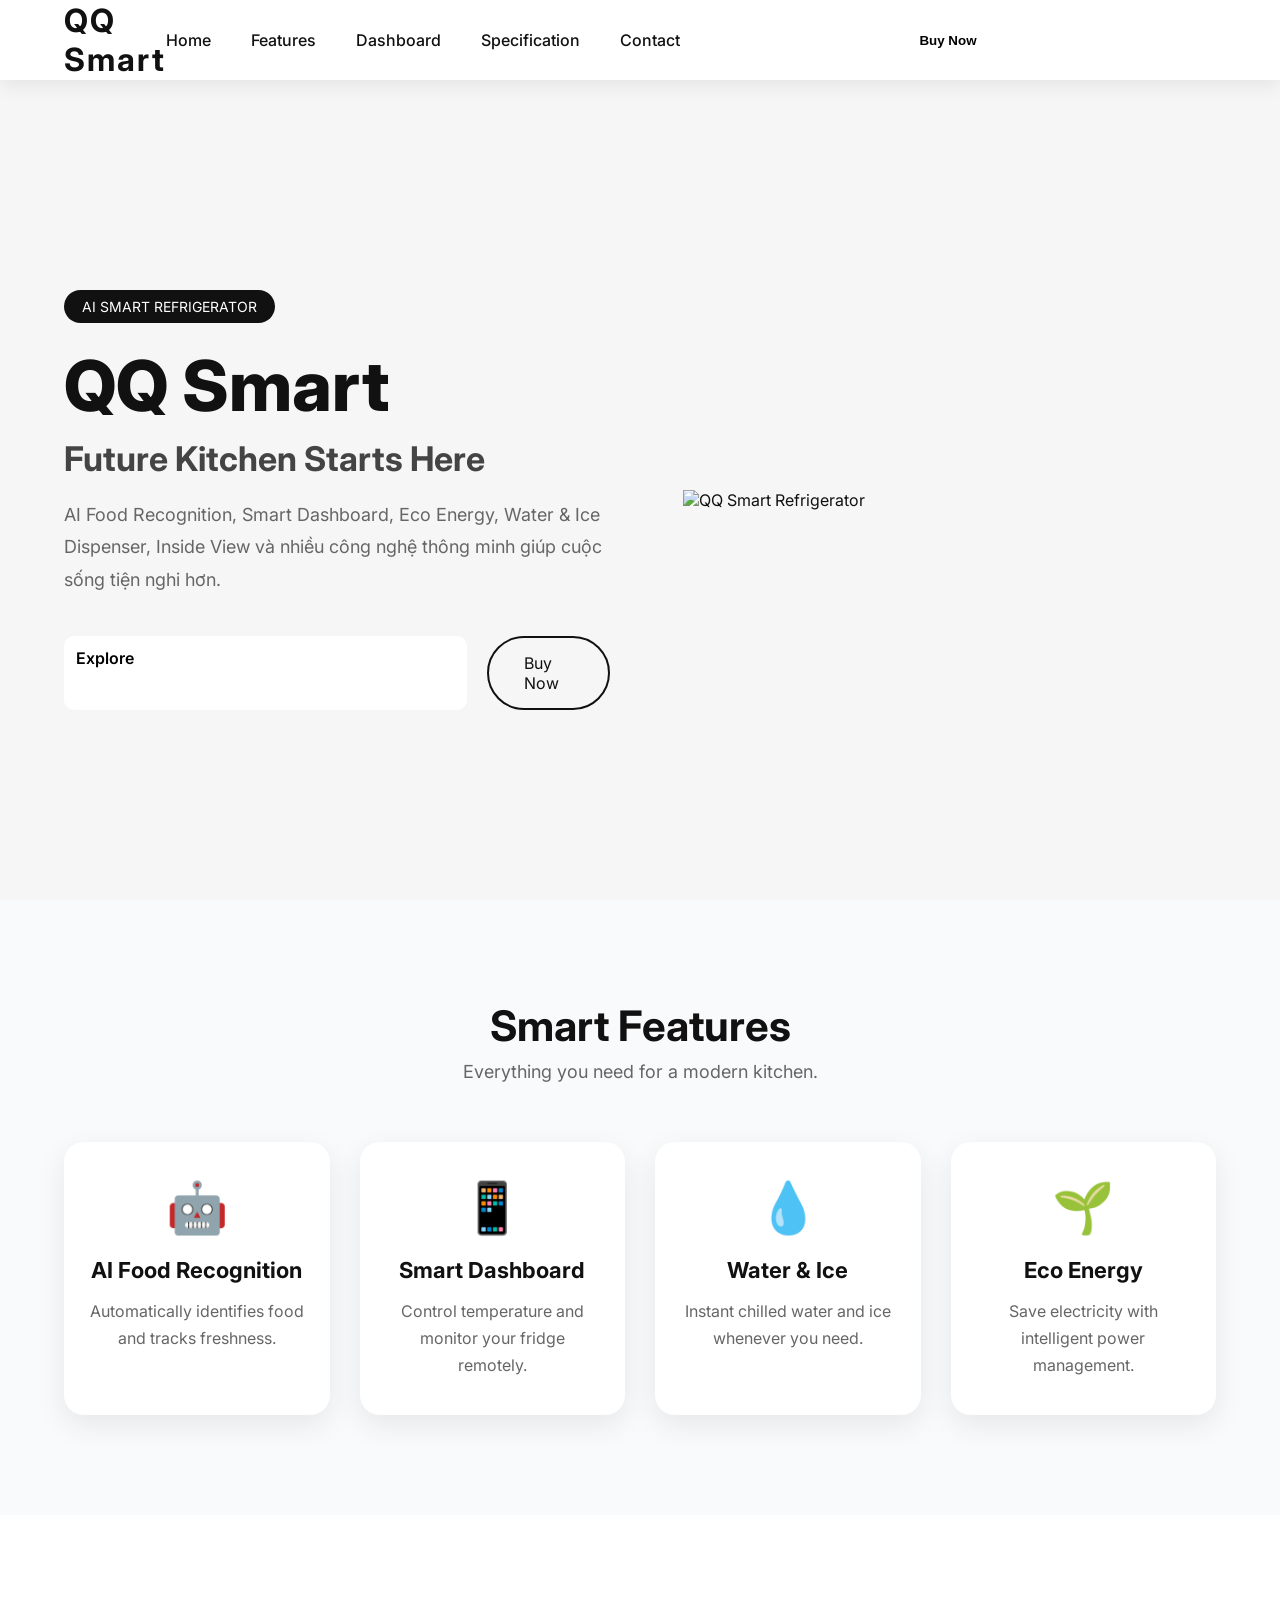
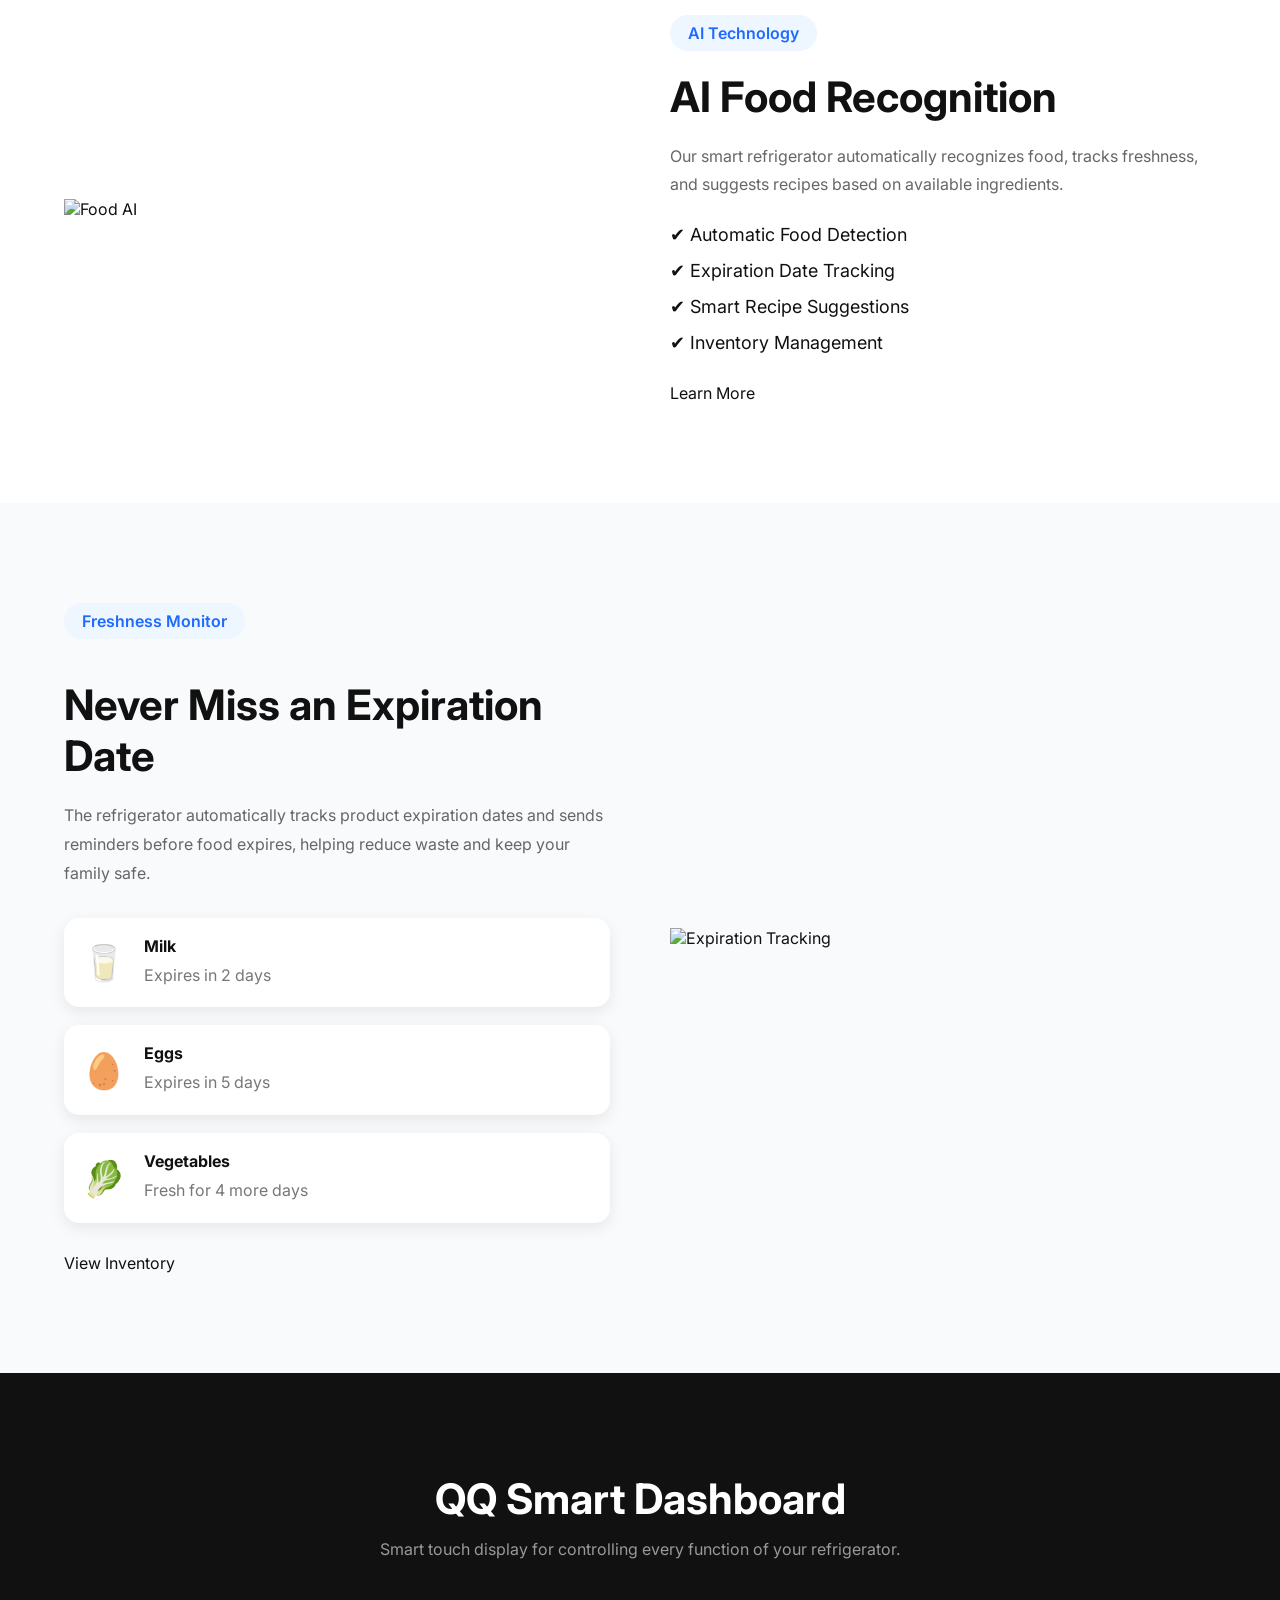
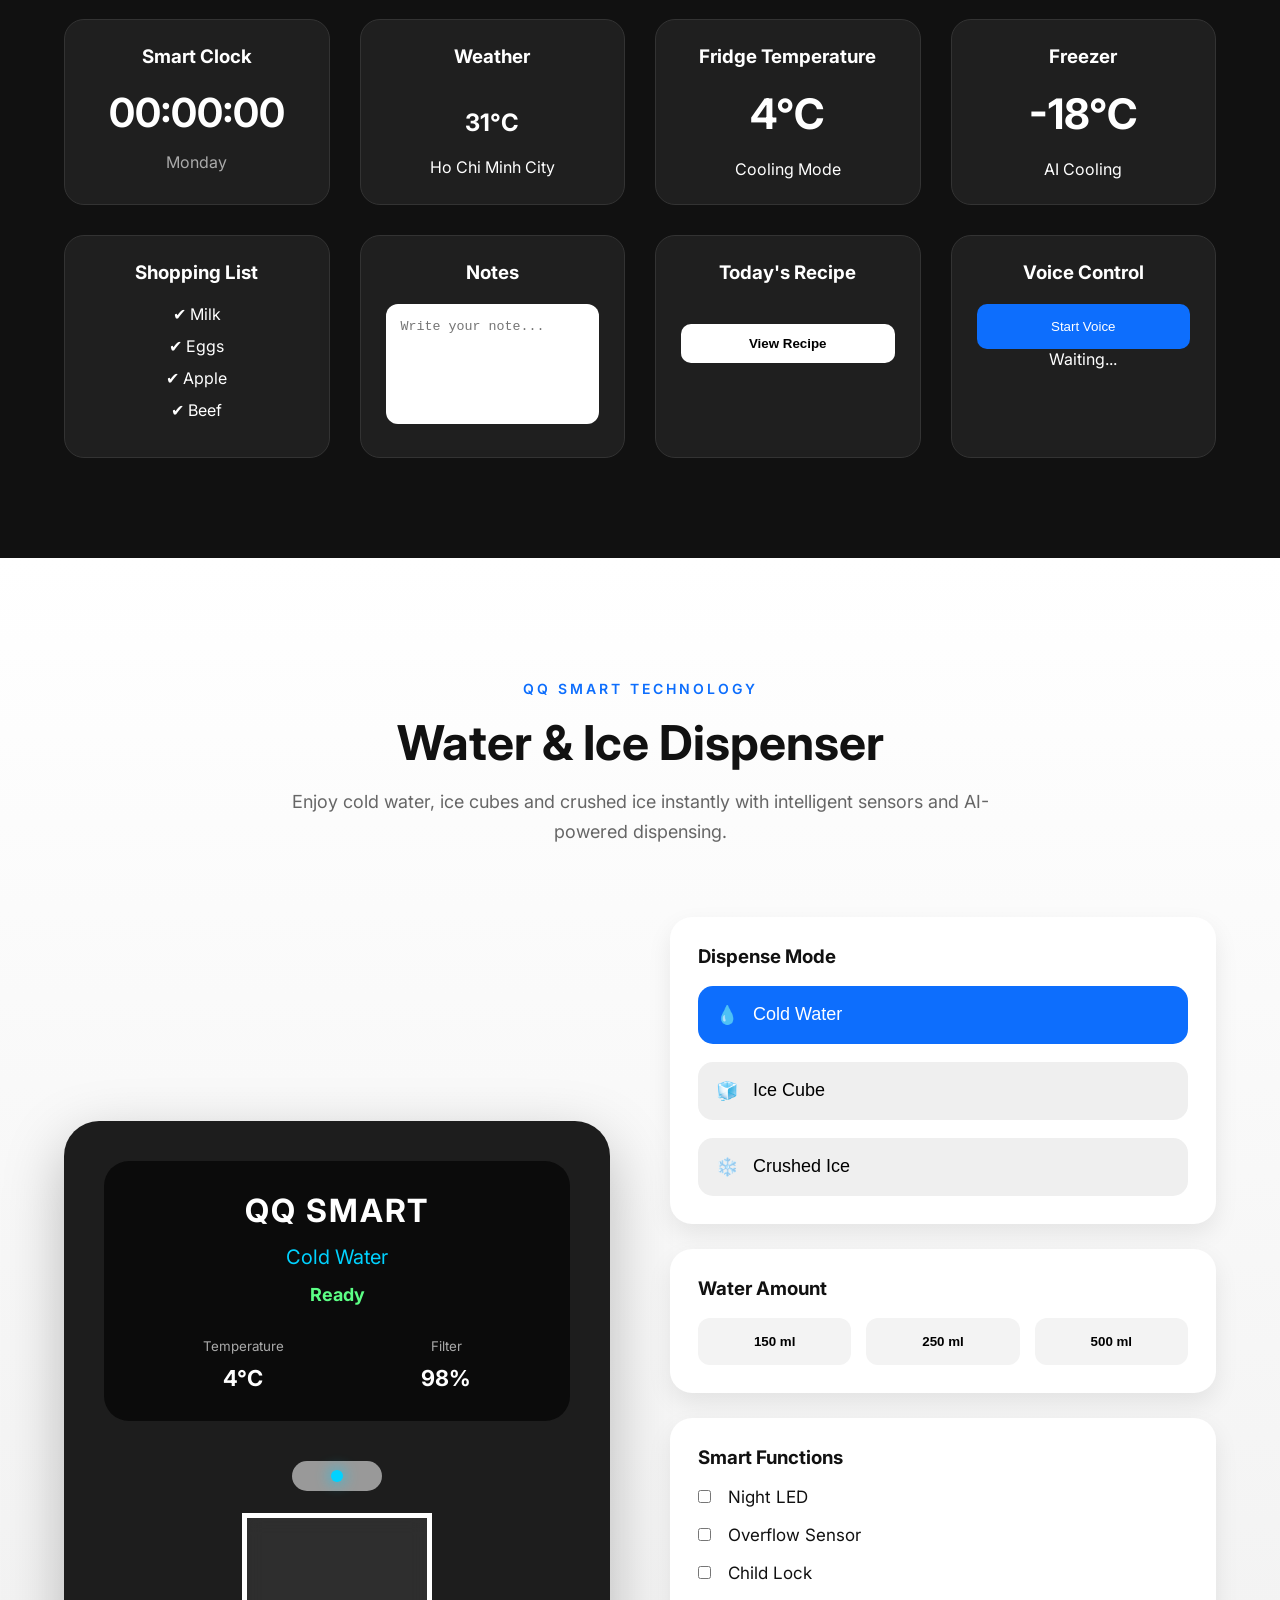
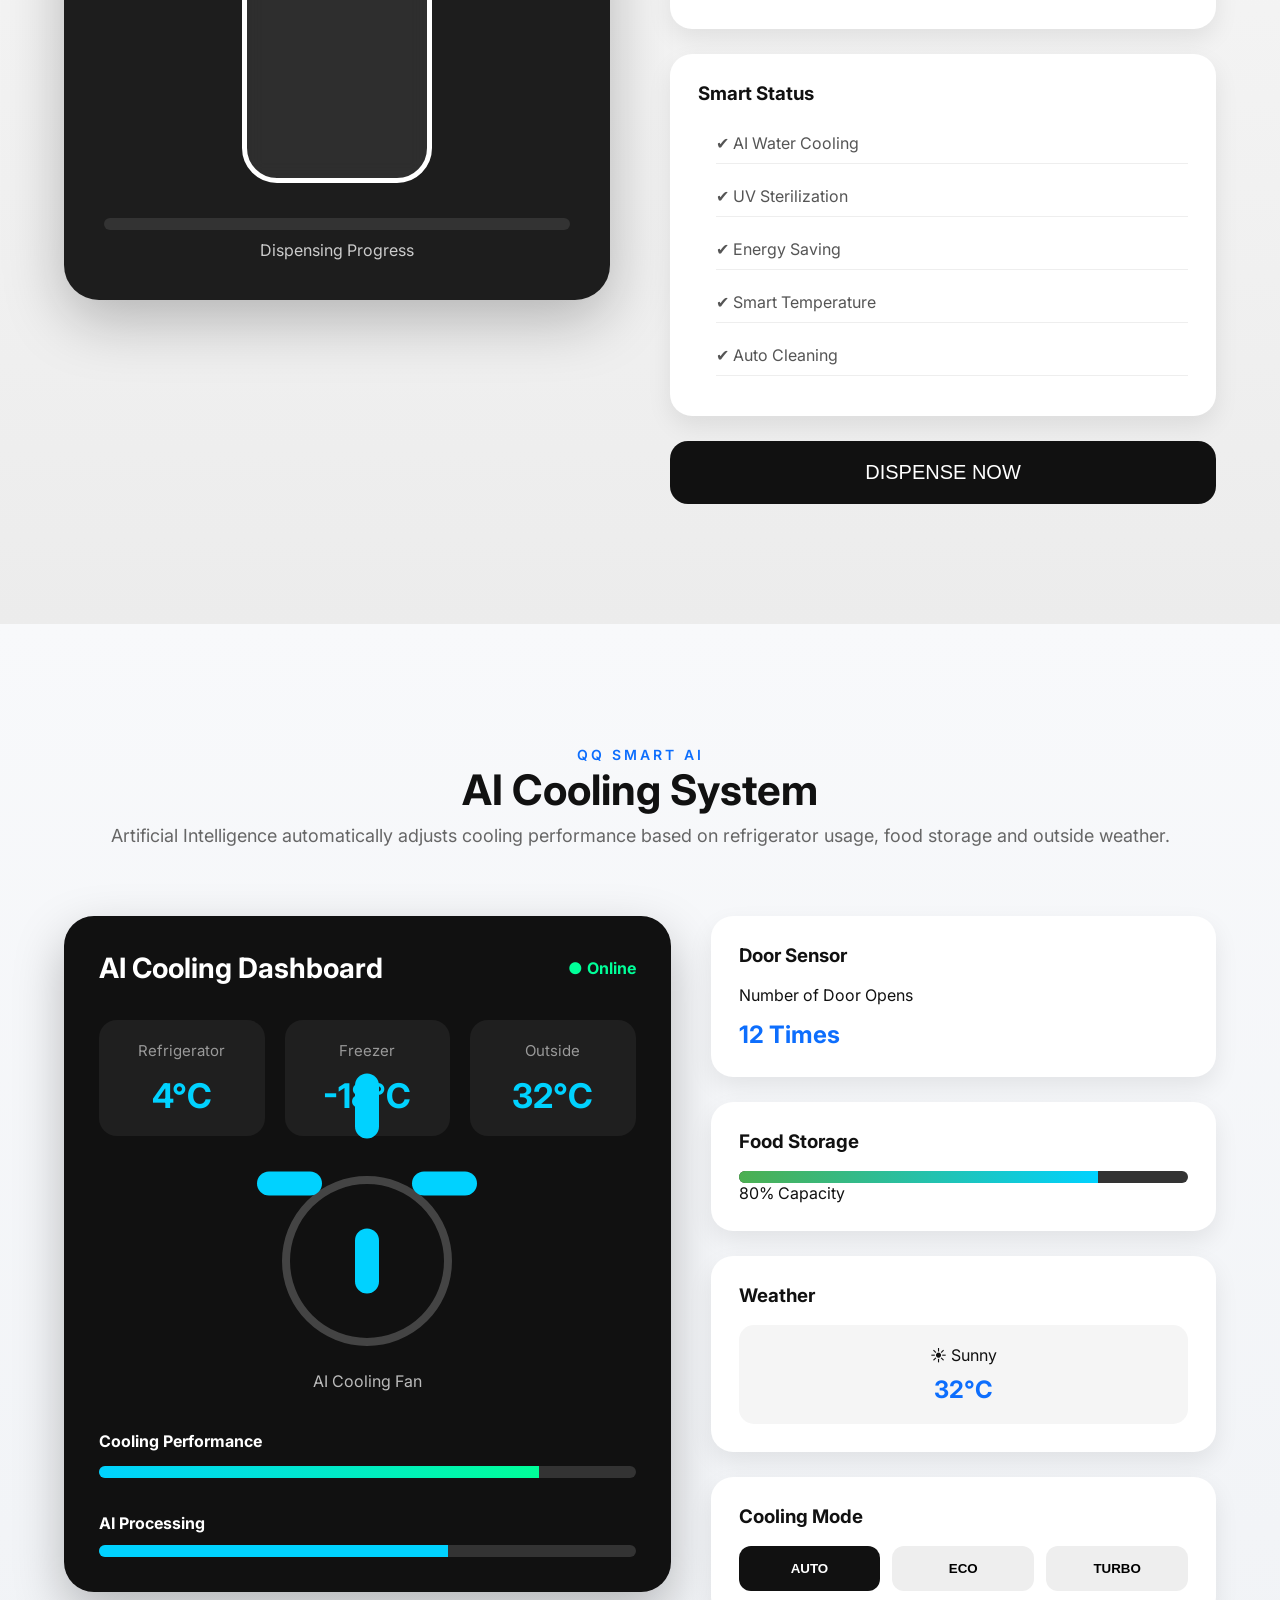
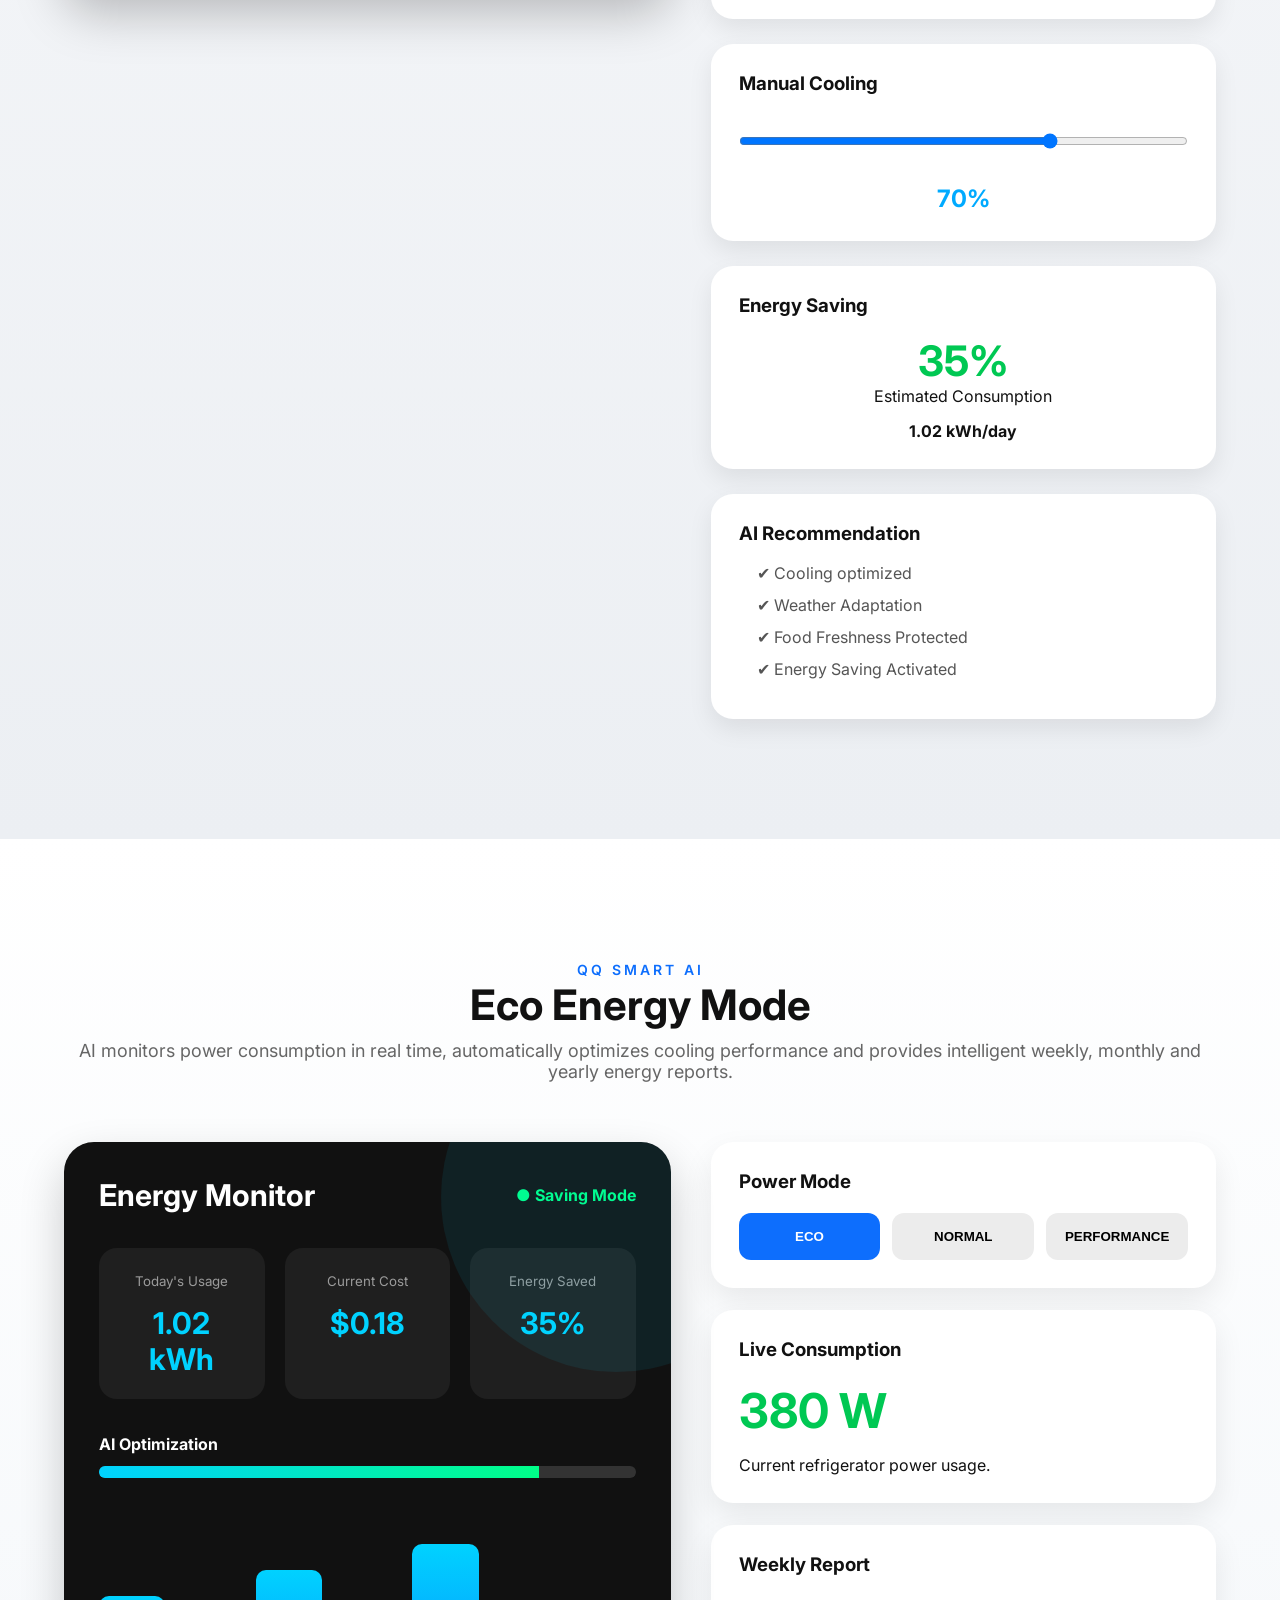
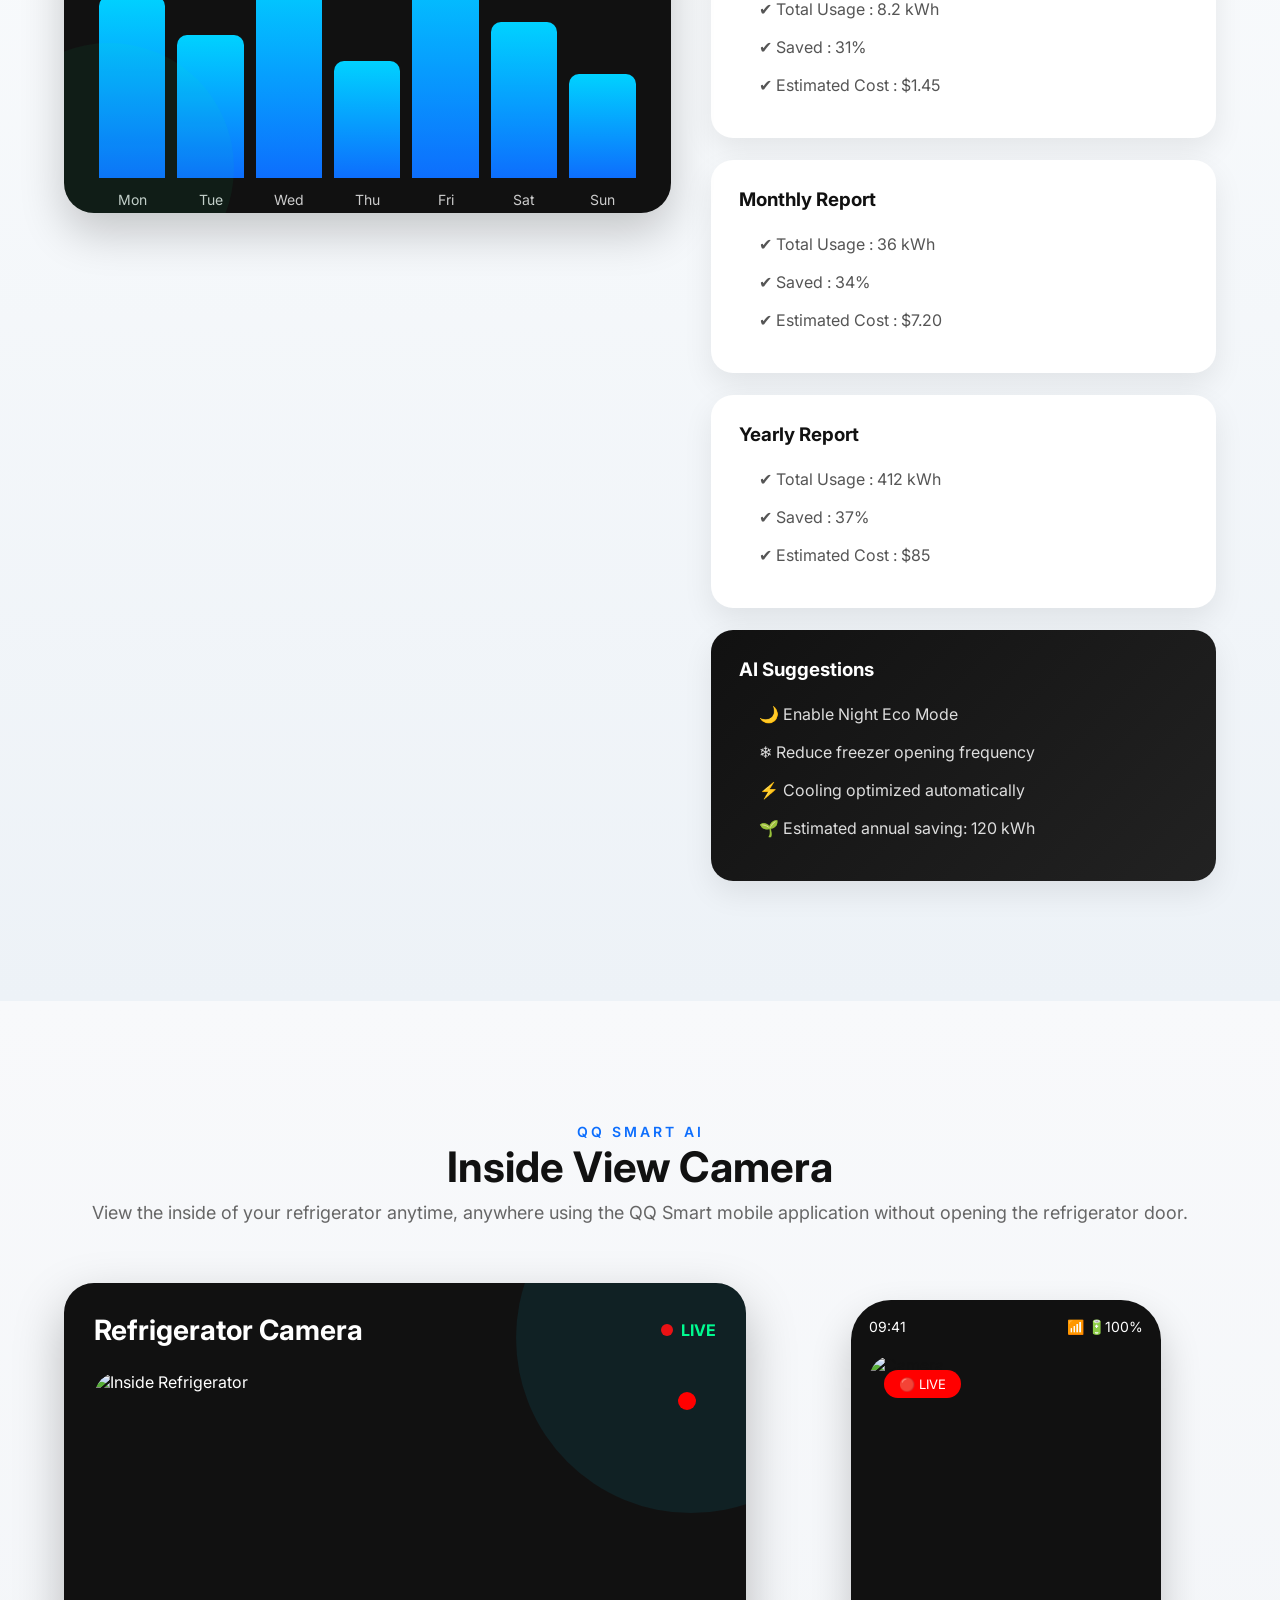
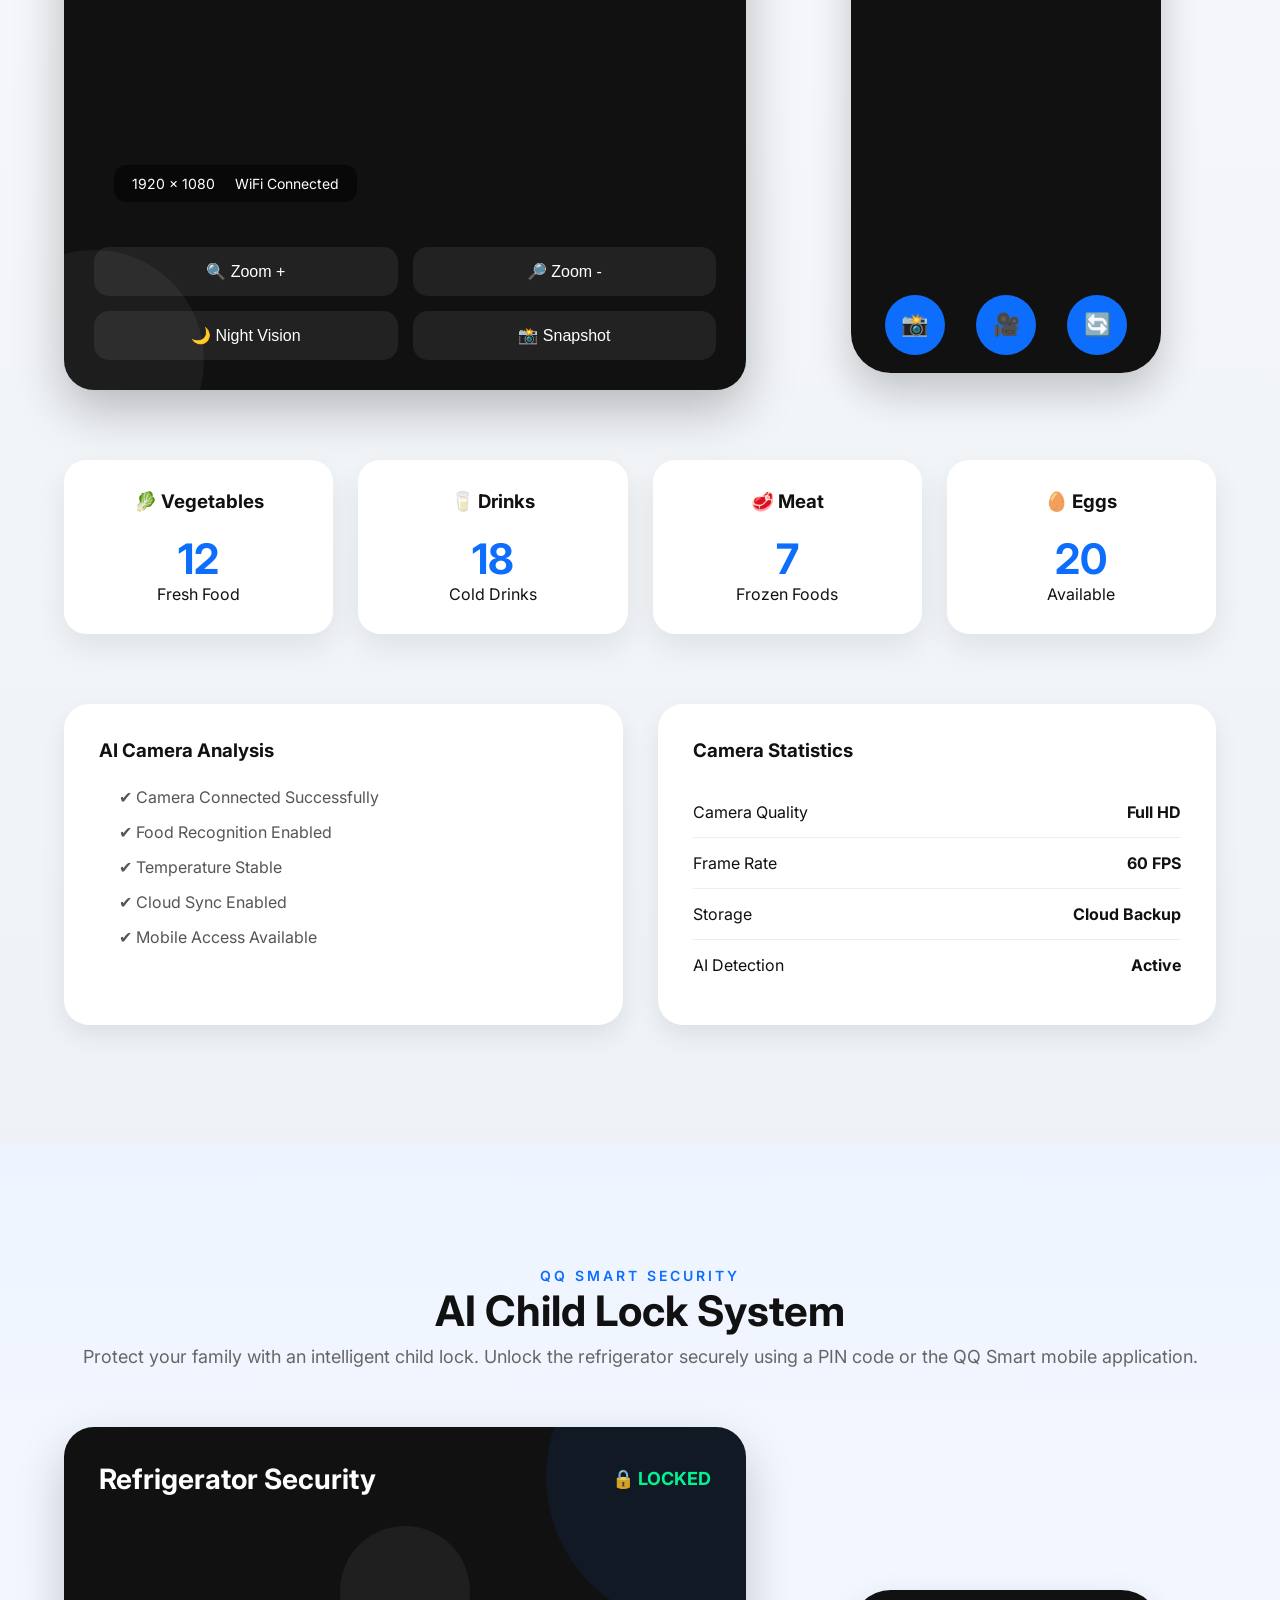
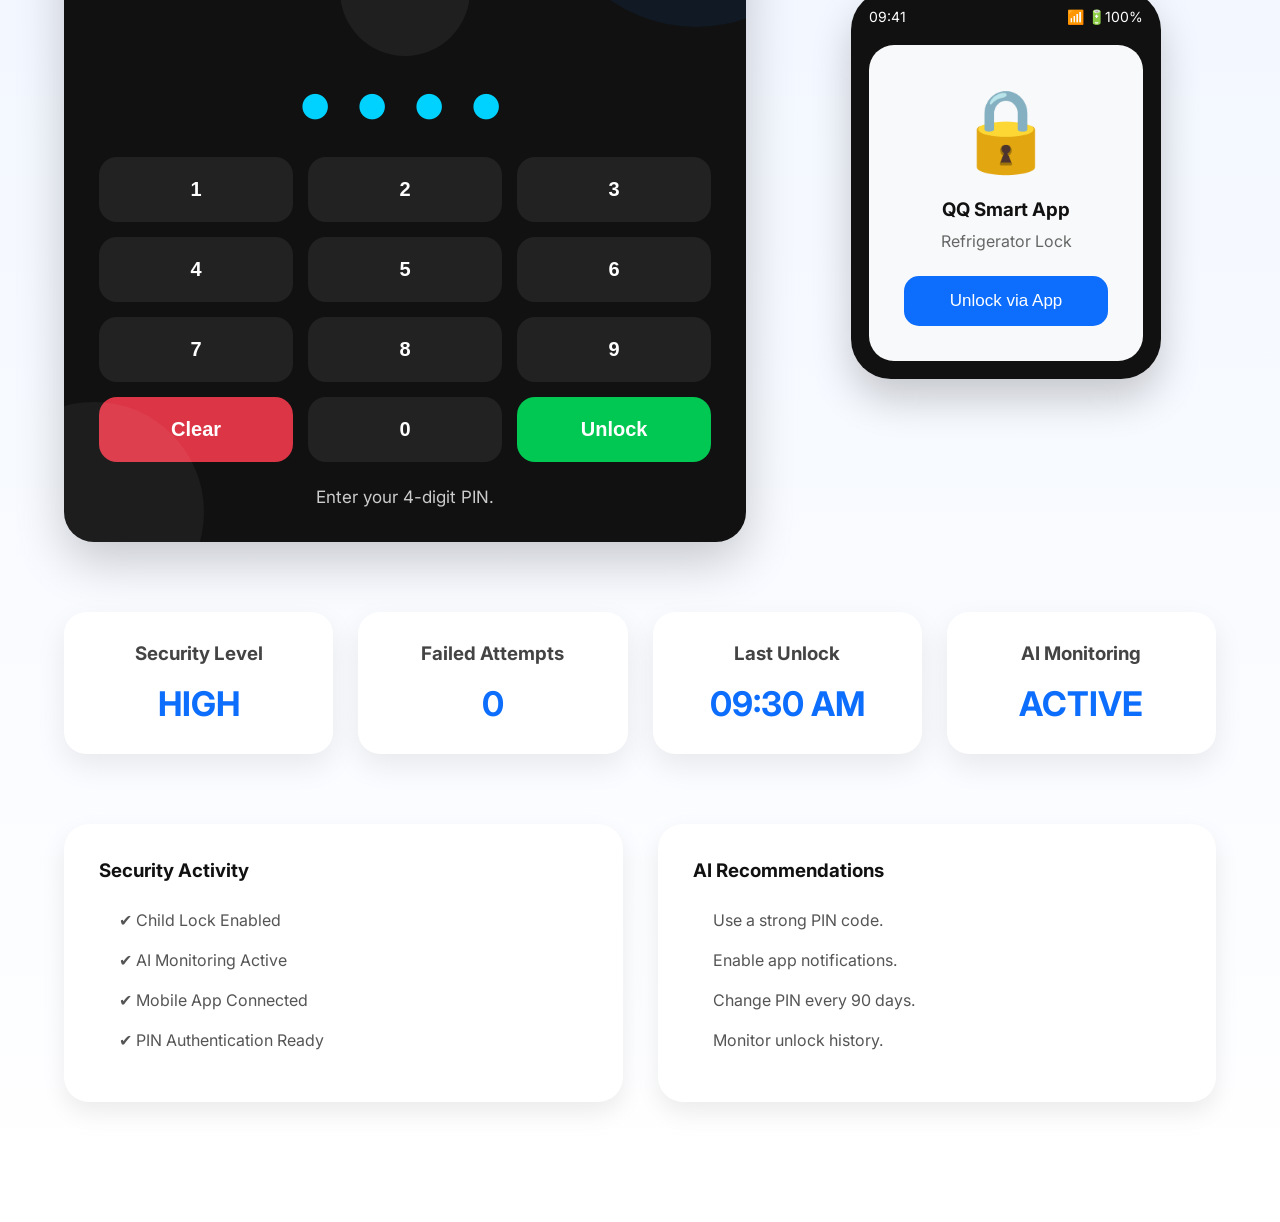
==== commit 42572bef: "Build Child Lock section" ====
--- a/index.html/index.html
+++ b/index.html/index.html
@@ -1793,18 +1793,295 @@
 
 </section>
 
-        <section id="child-lock">
+        <!-- ===================================================
+                    CHILD LOCK
+=================================================== -->
+
+<section class="child-lock" id="child-lock">
+
+    <div class="container">
+
+        <div class="section-title">
+
+            <span class="section-subtitle">
+
+                QQ SMART SECURITY
+
+            </span>
+
+            <h2>
+
+                AI Child Lock System
+
+            </h2>
+
+            <p>
+
+                Protect your family with an intelligent child lock.
+                Unlock the refrigerator securely using a PIN code or
+                the QQ Smart mobile application.
+
+            </p>
+
+        </div>
+
+        <div class="lock-wrapper">
+
+            <!-- ===========================
+                    LEFT PANEL
+            ============================ -->
+
+            <div class="lock-panel">
+
+                <div class="lock-header">
+
+                    <h3>
+
+                        Refrigerator Security
+
+                    </h3>
+
+                    <span class="lock-status" id="lockStatus">
+
+                        🔒 LOCKED
+
+                    </span>
+
+                </div>
+
+                <div class="lock-icon">
+
+                    <i class="fa-solid fa-lock"></i>
+
+                </div>
+
+                <div class="password-display" id="passwordDisplay">
+
+                    ● ● ● ●
+
+                </div>
+
+                <div class="keypad">
+
+                    <button class="key">1</button>
+                    <button class="key">2</button>
+                    <button class="key">3</button>
+
+                    <button class="key">4</button>
+                    <button class="key">5</button>
+                    <button class="key">6</button>
+
+                    <button class="key">7</button>
+                    <button class="key">8</button>
+                    <button class="key">9</button>
+
+                    <button id="clearPin">
+
+                        Clear
+
+                    </button>
+
+                    <button class="key">
+
+                        0
+
+                    </button>
+
+                    <button id="unlockBtn">
+
+                        Unlock
+
+                    </button>
+
+                </div>
+
+                <div class="lock-message" id="lockMessage">
+
+                    Enter your 4-digit PIN.
+
+                </div>
+
+            </div>
+
+            <!-- ===========================
+                    PHONE APP
+            ============================ -->
+
+            <div class="mobile-lock">
+
+                <div class="phone">
+
+                    <div class="phone-top">
+
+                        <span>09:41</span>
+
+                        <span>📶 🔋100%</span>
+
+                    </div>
+
+                    <div class="phone-body">
+
+                        <div class="phone-lock-icon">
+
+                            🔒
+
+                        </div>
+
+                        <h3>
+QQ Smart App
+
+                        </h3>
+
+                        <p>
+
+                            Refrigerator Lock
+
+                        </p>
+
+                        <button id="mobileUnlock">
+
+                            Unlock via App
+
+                        </button>
+
+                    </div>
+
+                </div>
+
+            </div>
+
+        </div>
+
+        <!-- ===========================
+                SECURITY STATUS
+        ============================ -->
+
+        <div class="security-grid">
+
+            <div class="security-card">
+
+                <h3>
+
+                    Security Level
+
+                </h3>
+
+                <h2 id="securityLevel">
+
+                    HIGH
+
+                </h2>
+
+            </div>
+
+            <div class="security-card">
+
+                <h3>
+
+                    Failed Attempts
+
+                </h3>
+
+                <h2 id="failedAttempts">
+
+                    0
+
+                </h2>
+
+            </div>
+
+            <div class="security-card">
+
+                <h3>
+
+                    Last Unlock
+
+                </h3>
+
+                <h2>
+
+                    09:30 AM
+
+                </h2>
+
+            </div>
+
+            <div class="security-card">
+
+                <h3>
+
+                    AI Monitoring
+
+                </h3>
+
+                <h2>
+
+                    ACTIVE
+
+                </h2>
+
+            </div>
+
+        </div>
+
+        <!-- ===========================
+                AI LOG
+        ============================ -->
+
+        <div class="lock-bottom">
+
+            <div class="activity-card">
+
+                <h3>
+
+                    Security Activity
+
+                </h3>
+
+                <ul id="activityList">
+
+                    <li>✔ Child Lock Enabled</li>
+                    <li>✔ AI Monitoring Active</li>
+                    <li>✔ Mobile App Connected</li>
+                    <li>✔ PIN Authentication Ready</li>
+
+                </ul>
+
+            </div>
+
+            <div class="activity-card">
+
+                <h3>
+
+                    AI Recommendations
+
+                </h3>
+
+                <ul>
+
+                    <li>Use a strong PIN code.</li>
+                    <li>Enable app notifications.</li>
+                    <li>Change PIN every 90 days.</li>
+                    <li>Monitor unlock history.</li>
+
+                </ul>
+
+            </div>
+
+        </div>
+
+    </div>
+
+</section>
+
+        <section id="specification">
 
         </section>
 
-        <section id="specification">
+        <section id="contact">
 
         </section>
 
-        <section id="contact">
-
-        </section>
-
     </main>
 
     <!--================ FOOTER ================-->
--- a/css/style.css
+++ b/css/style.css
@@ -2037,4 +2037,318 @@
 
 }
 
-
+/*==================================================
+                CHILD LOCK
+==================================================*/
+
+.child-lock{
+    padding:120px 0;
+    background:linear-gradient(180deg,#eef4ff,#ffffff);
+}
+
+.lock-wrapper{
+    display:grid;
+    grid-template-columns:1.3fr 0.8fr;
+    gap:50px;
+    align-items:center;
+}
+
+/*=============================
+        LOCK PANEL
+==============================*/
+
+.lock-panel{
+    background:#111;
+    color:#fff;
+    padding:35px;
+    border-radius:30px;
+    box-shadow:0 20px 50px rgba(0,0,0,.2);
+    position:relative;
+    overflow:hidden;
+}
+
+.lock-panel::before{
+    content:"";
+    position:absolute;
+    width:300px;
+    height:300px;
+    border-radius:50%;
+    background:rgba(13,110,253,.08);
+    top:-100px;
+    right:-100px;
+}
+
+.lock-panel::after{
+    content:"";
+    position:absolute;
+    width:220px;
+    height:220px;
+    border-radius:50%;
+    background:rgba(255,255,255,.05);
+    left:-80px;
+    bottom:-80px;
+}
+
+.lock-header{
+    display:flex;
+    justify-content:space-between;
+    align-items:center;
+    margin-bottom:30px;
+}
+
+.lock-header h3{
+    font-size:28px;
+}
+
+.lock-status{
+    color:#00ff88;
+    font-weight:700;
+    font-size:18px;
+}
+
+/*=============================
+        LOCK ICON
+==============================*/
+
+.lock-icon{
+    width:130px;
+    height:130px;
+    margin:0 auto 30px;
+    border-radius:50%;
+    background:#1f1f1f;
+    display:flex;
+    align-items:center;
+    justify-content:center;
+    font-size:60px;
+    color:#0d6efd;
+    animation:lockPulse 2s infinite;
+}
+
+@keyframes lockPulse{
+
+    0%{
+        transform:scale(1);
+        box-shadow:0 0 0 rgba(13,110,253,.4);
+    }
+
+    50%{
+        transform:scale(1.05);
+        box-shadow:0 0 30px rgba(13,110,253,.4);
+    }
+
+    100%{
+        transform:scale(1);
+    }
+
+}
+
+/*=============================
+        PASSWORD
+==============================*/
+
+.password-display{
+    text-align:center;
+    font-size:34px;
+    letter-spacing:10px;
+    margin-bottom:30px;
+    font-weight:bold;
+    color:#00d2ff;
+}
+
+/*=============================
+        KEYPAD
+==============================*/
+
+.keypad{
+    display:grid;
+    grid-template-columns:repeat(3,1fr);
+    gap:15px;
+}
+
+.keypad button{
+    border:none;
+    height:65px;
+    border-radius:18px;
+    cursor:pointer;
+    background:#222;
+    color:#fff;
+    font-size:20px;
+    font-weight:600;
+    transition:.3s;
+}
+
+.keypad button:hover{
+    background:#0d6efd;
+    transform:translateY(-5px);
+}
+
+#unlockBtn{
+    background:#00c853;
+}
+
+#unlockBtn:hover{
+    background:#00a847;
+}
+
+#clearPin{
+    background:#dc3545;
+}
+
+#clearPin:hover{
+    background:#b92c3a;
+}
+
+/*=============================
+        MESSAGE
+==============================*/
+
+.lock-message{
+    margin-top:25px;
+    text-align:center;
+    font-size:17px;
+    color:#cccccc;
+}
+
+/*=============================
+        PHONE
+==============================*/
+
+.mobile-lock{
+    display:flex;
+justify-content:center;
+}
+
+.phone{
+    width:310px;
+    background:#111;
+    border-radius:40px;
+    padding:18px;
+    box-shadow:0 20px 40px rgba(0,0,0,.2);
+}
+
+.phone-top{
+    display:flex;
+    justify-content:space-between;
+    color:#fff;
+    margin-bottom:20px;
+}
+
+.phone-body{
+    background:#f8f9fa;
+    border-radius:25px;
+    padding:35px;
+    text-align:center;
+}
+
+.phone-lock-icon{
+    font-size:80px;
+    margin-bottom:20px;
+    color:#0d6efd;
+}
+
+.phone-body h3{
+    margin-bottom:10px;
+}
+
+.phone-body p{
+    color:#666;
+    margin-bottom:25px;
+}
+
+#mobileUnlock{
+    width:100%;
+    padding:15px;
+    border:none;
+    border-radius:15px;
+    background:#0d6efd;
+    color:#fff;
+    cursor:pointer;
+    transition:.3s;
+    font-size:17px;
+}
+
+#mobileUnlock:hover{
+    background:#0056d6;
+}
+
+/*=============================
+        SECURITY GRID
+==============================*/
+
+.security-grid{
+    margin-top:70px;
+    display:grid;
+    grid-template-columns:repeat(4,1fr);
+    gap:25px;
+}
+
+.security-card{
+    background:#fff;
+    border-radius:22px;
+    padding:30px;
+    text-align:center;
+    box-shadow:0 12px 30px rgba(0,0,0,.08);
+    transition:.3s;
+}
+
+.security-card:hover{
+    transform:translateY(-10px);
+}
+
+.security-card h3{
+    margin-bottom:18px;
+    color:#444;
+}
+
+.security-card h2{
+    color:#0d6efd;
+    font-size:34px;
+}
+
+/*=============================
+        BOTTOM
+==============================*/
+
+.lock-bottom{
+    margin-top:70px;
+    display:grid;
+    grid-template-columns:repeat(2,1fr);
+    gap:35px;
+}
+
+.activity-card{
+    background:#fff;
+    border-radius:25px;
+    padding:35px;
+    box-shadow:0 10px 25px rgba(0,0,0,.08);
+}
+
+.activity-card h3{
+    margin-bottom:25px;
+}
+
+.activity-card ul{
+    padding-left:20px;
+}
+
+.activity-card li{
+    margin-bottom:14px;
+    color:#555;
+    line-height:26px;
+}
+
+/*=============================
+        SUCCESS / ERROR
+==============================*/
+
+.lock-success{
+    color:#00c853 !important;
+}
+
+.lock-error{
+    color:#ff3b30 !important;
+}
+
+
+
+
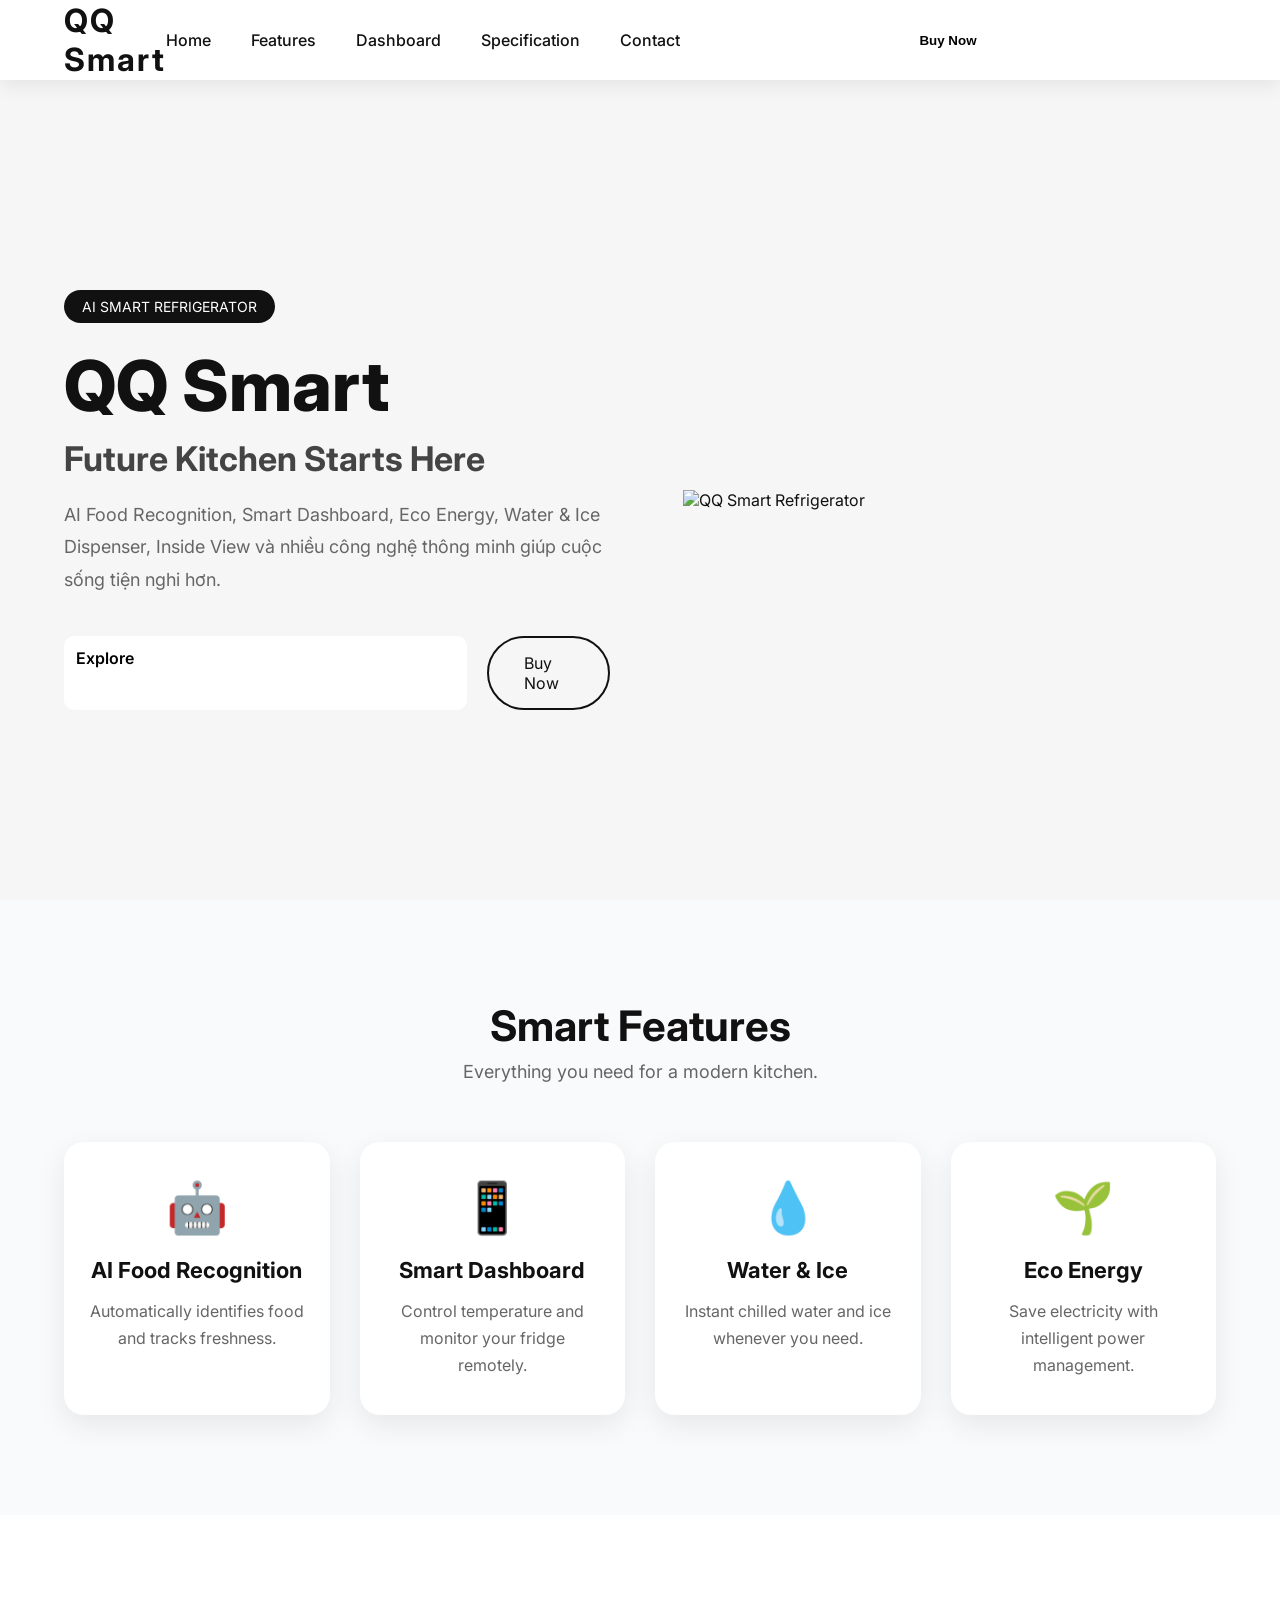
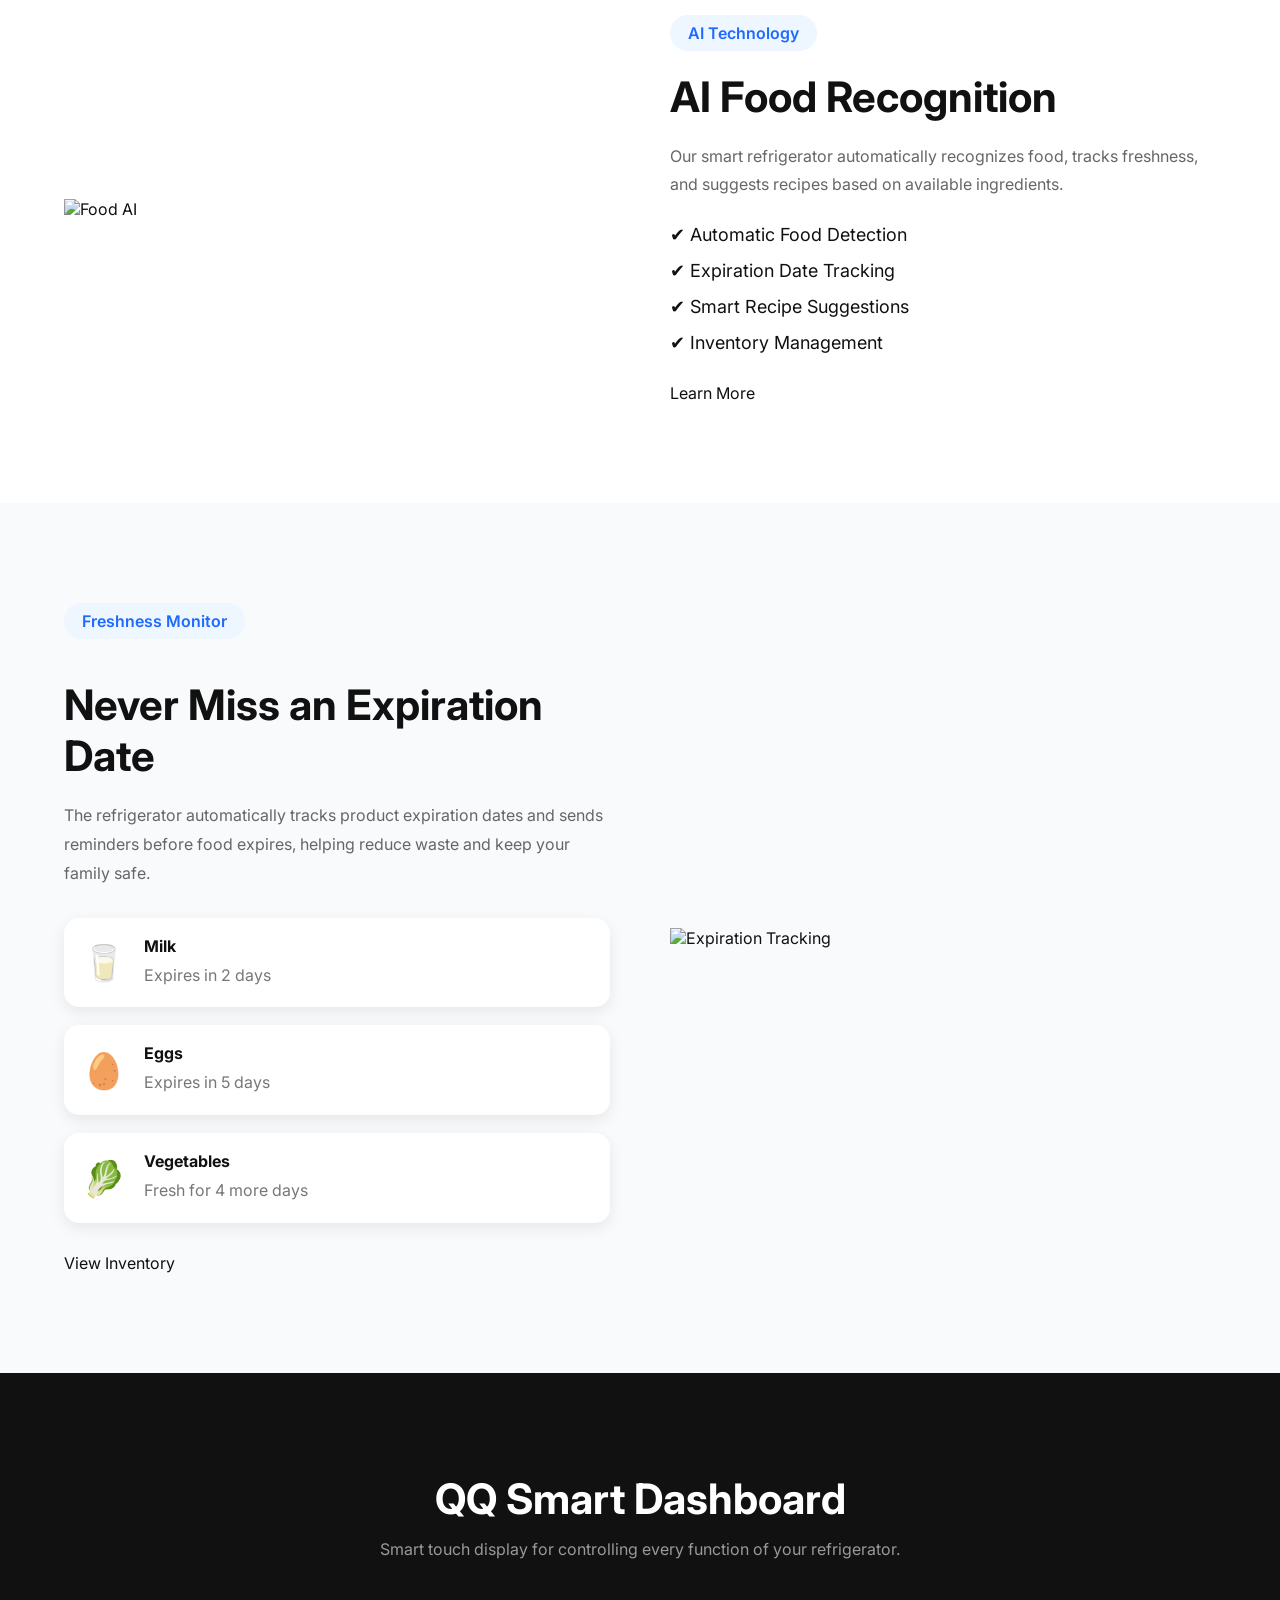
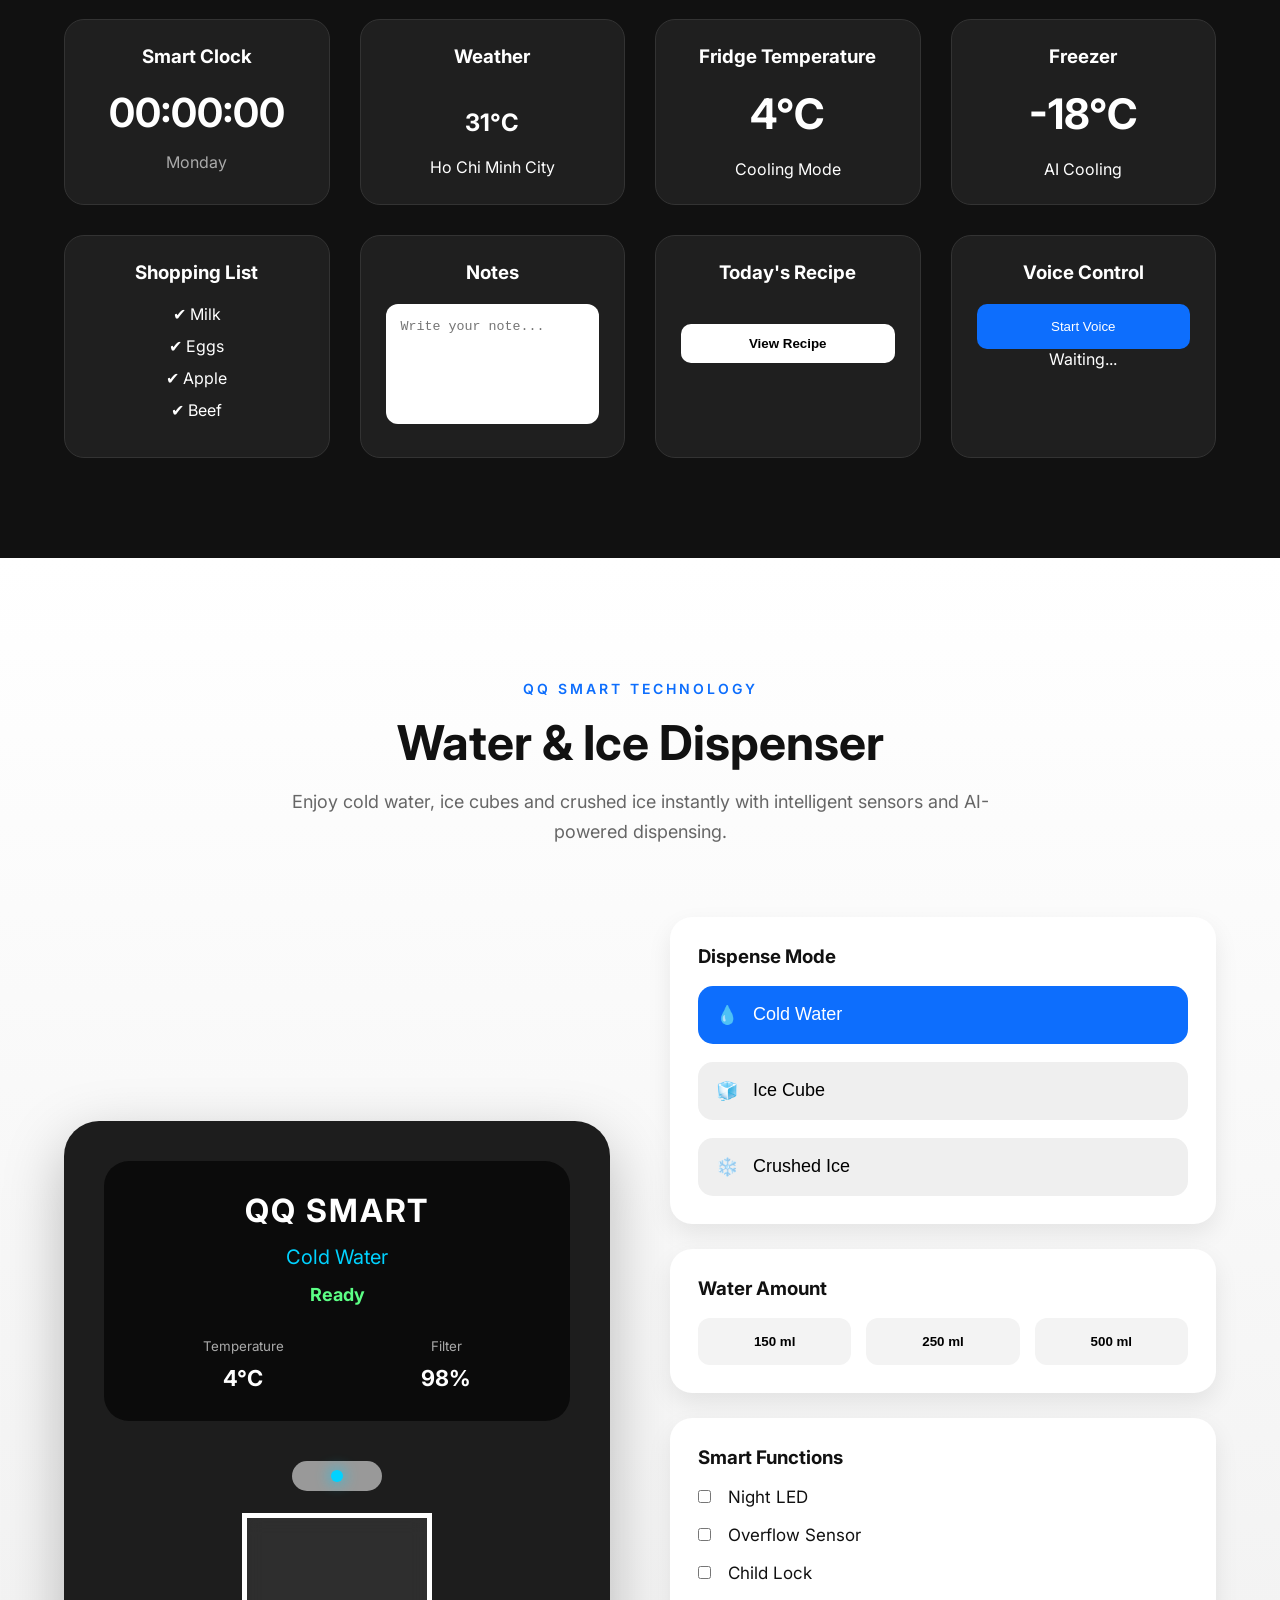
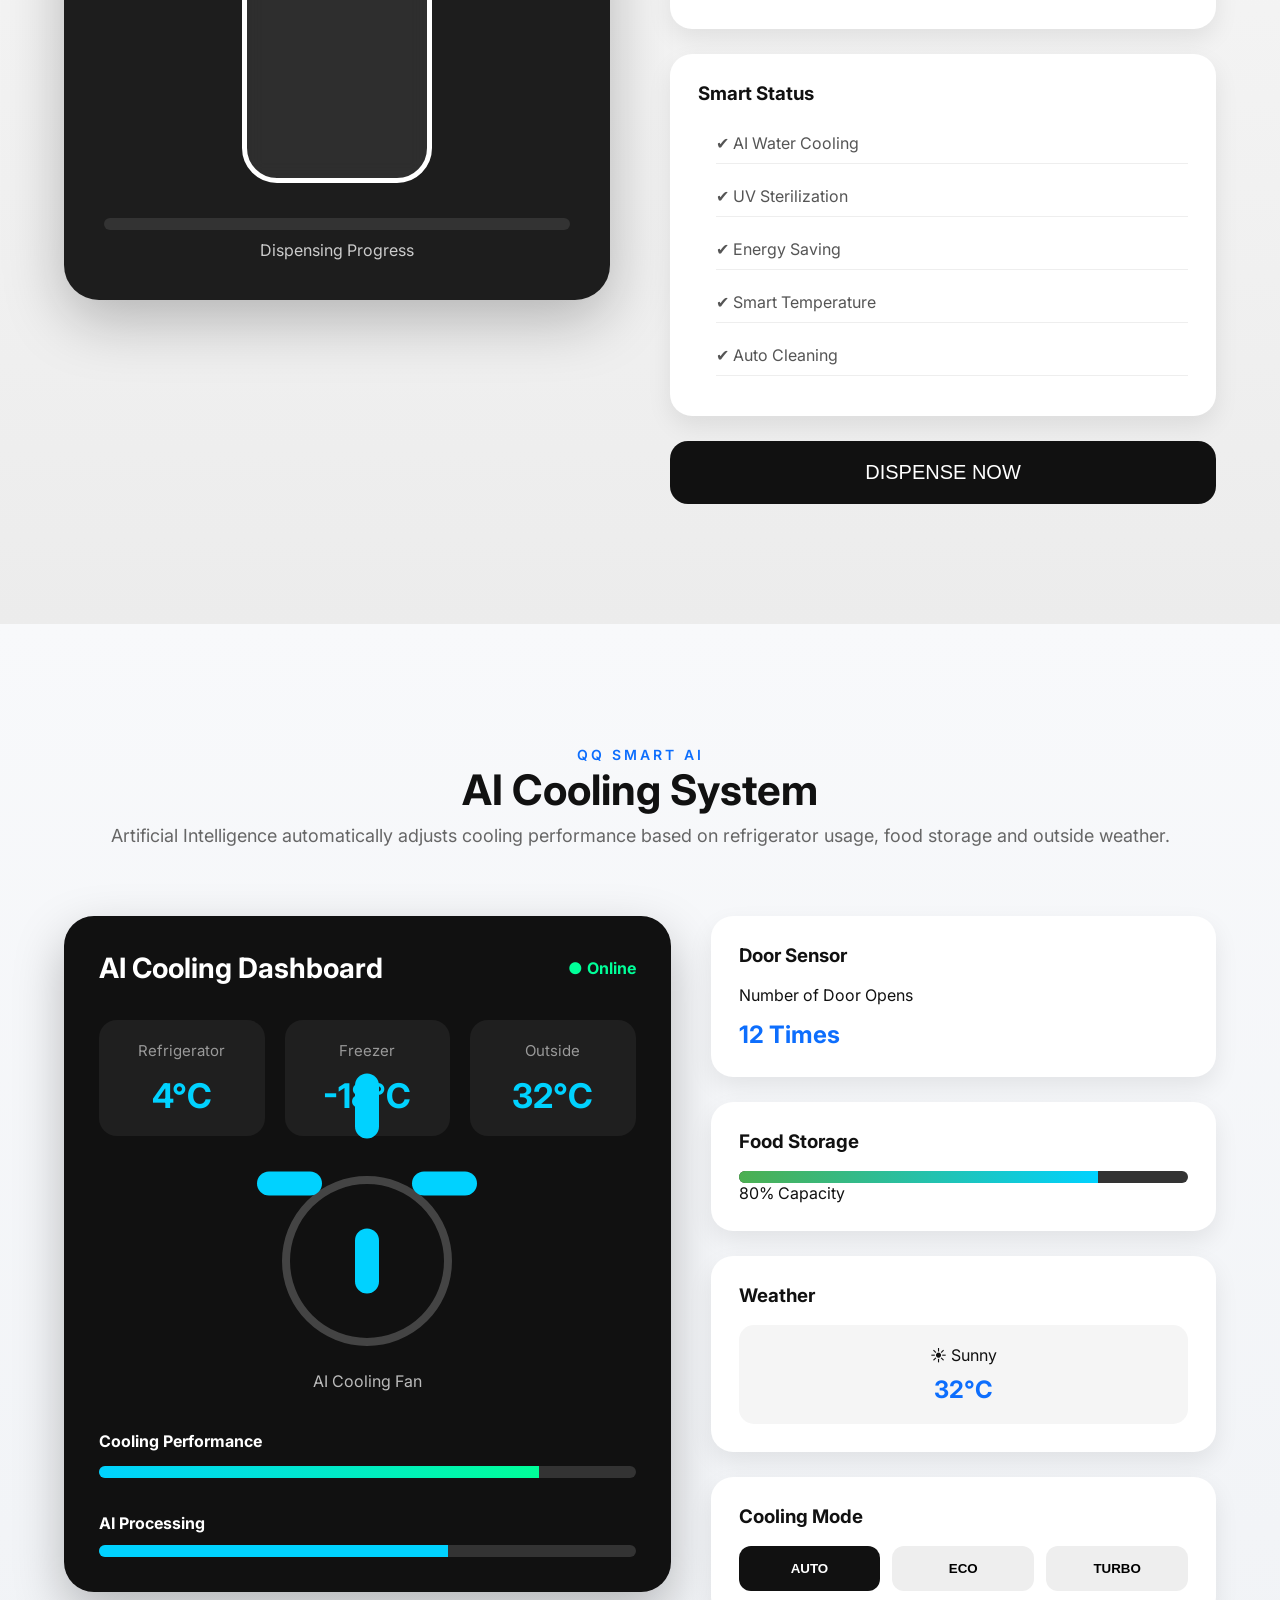
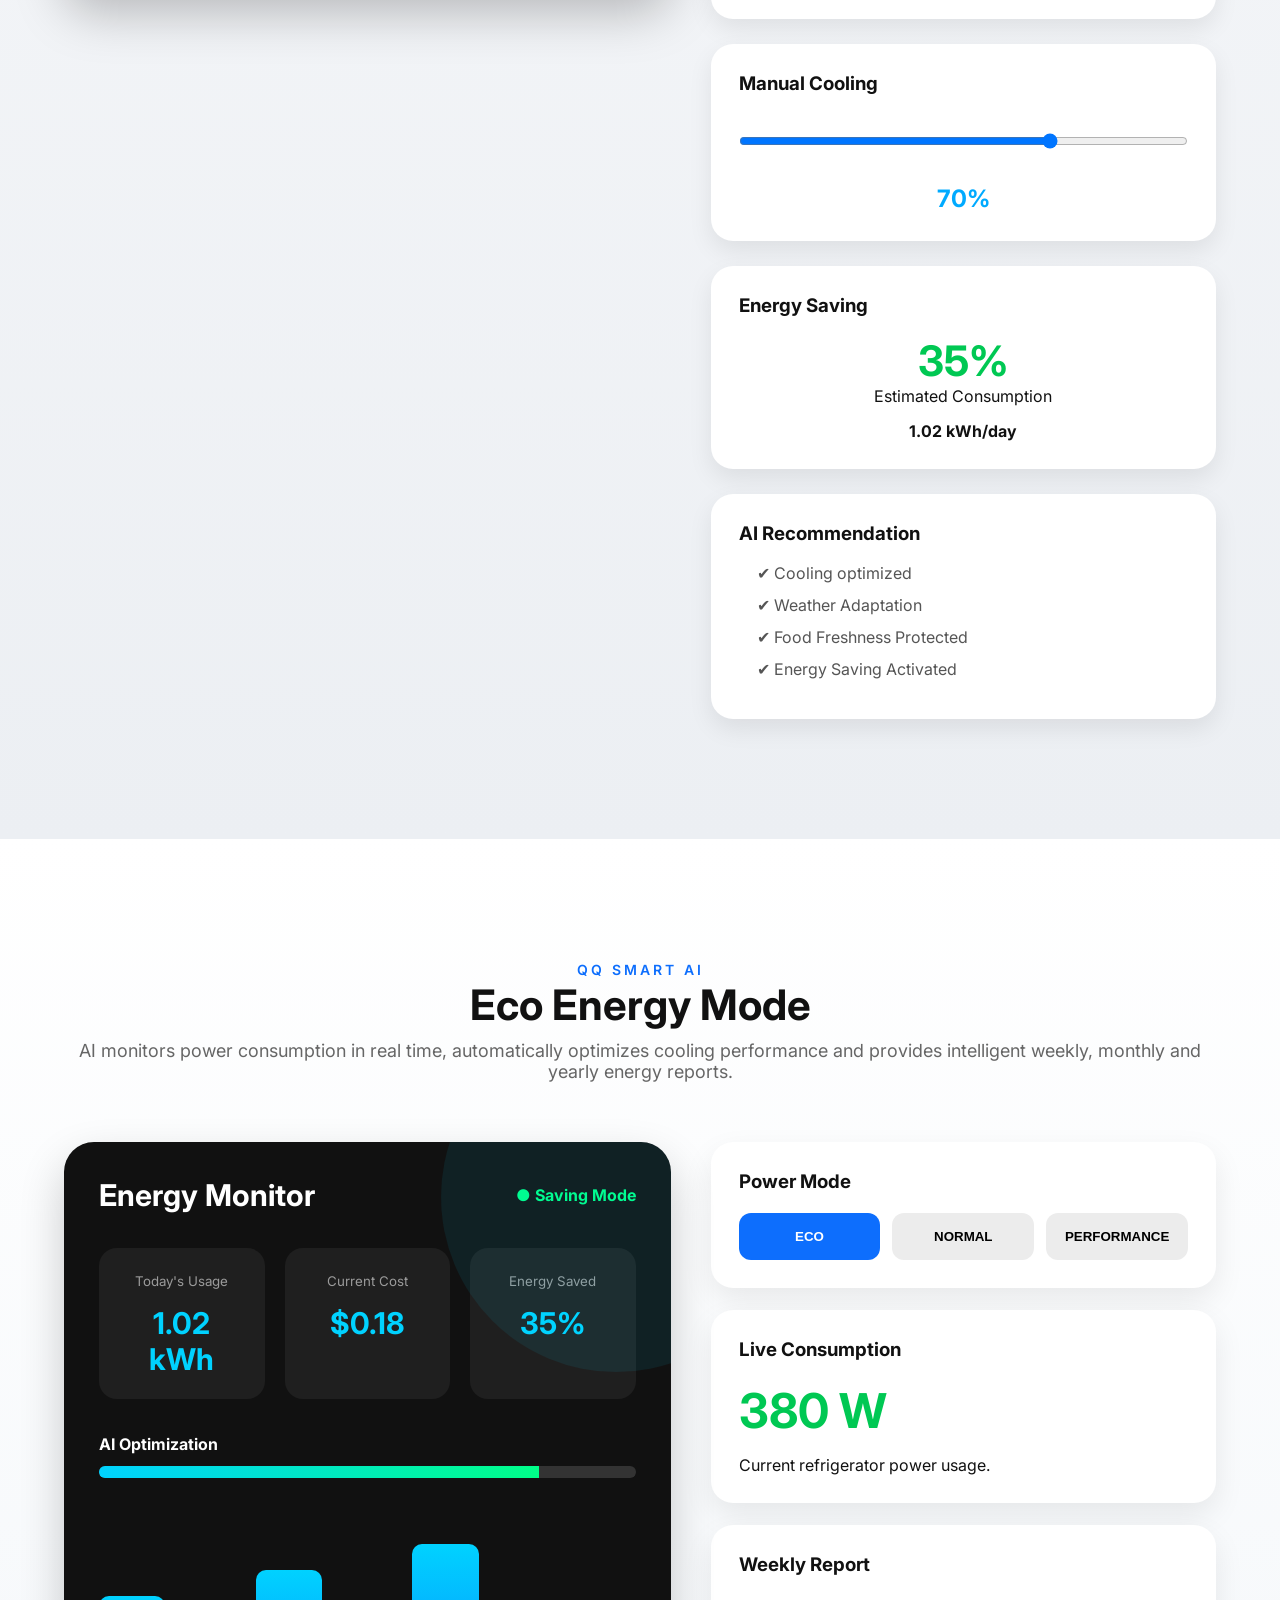
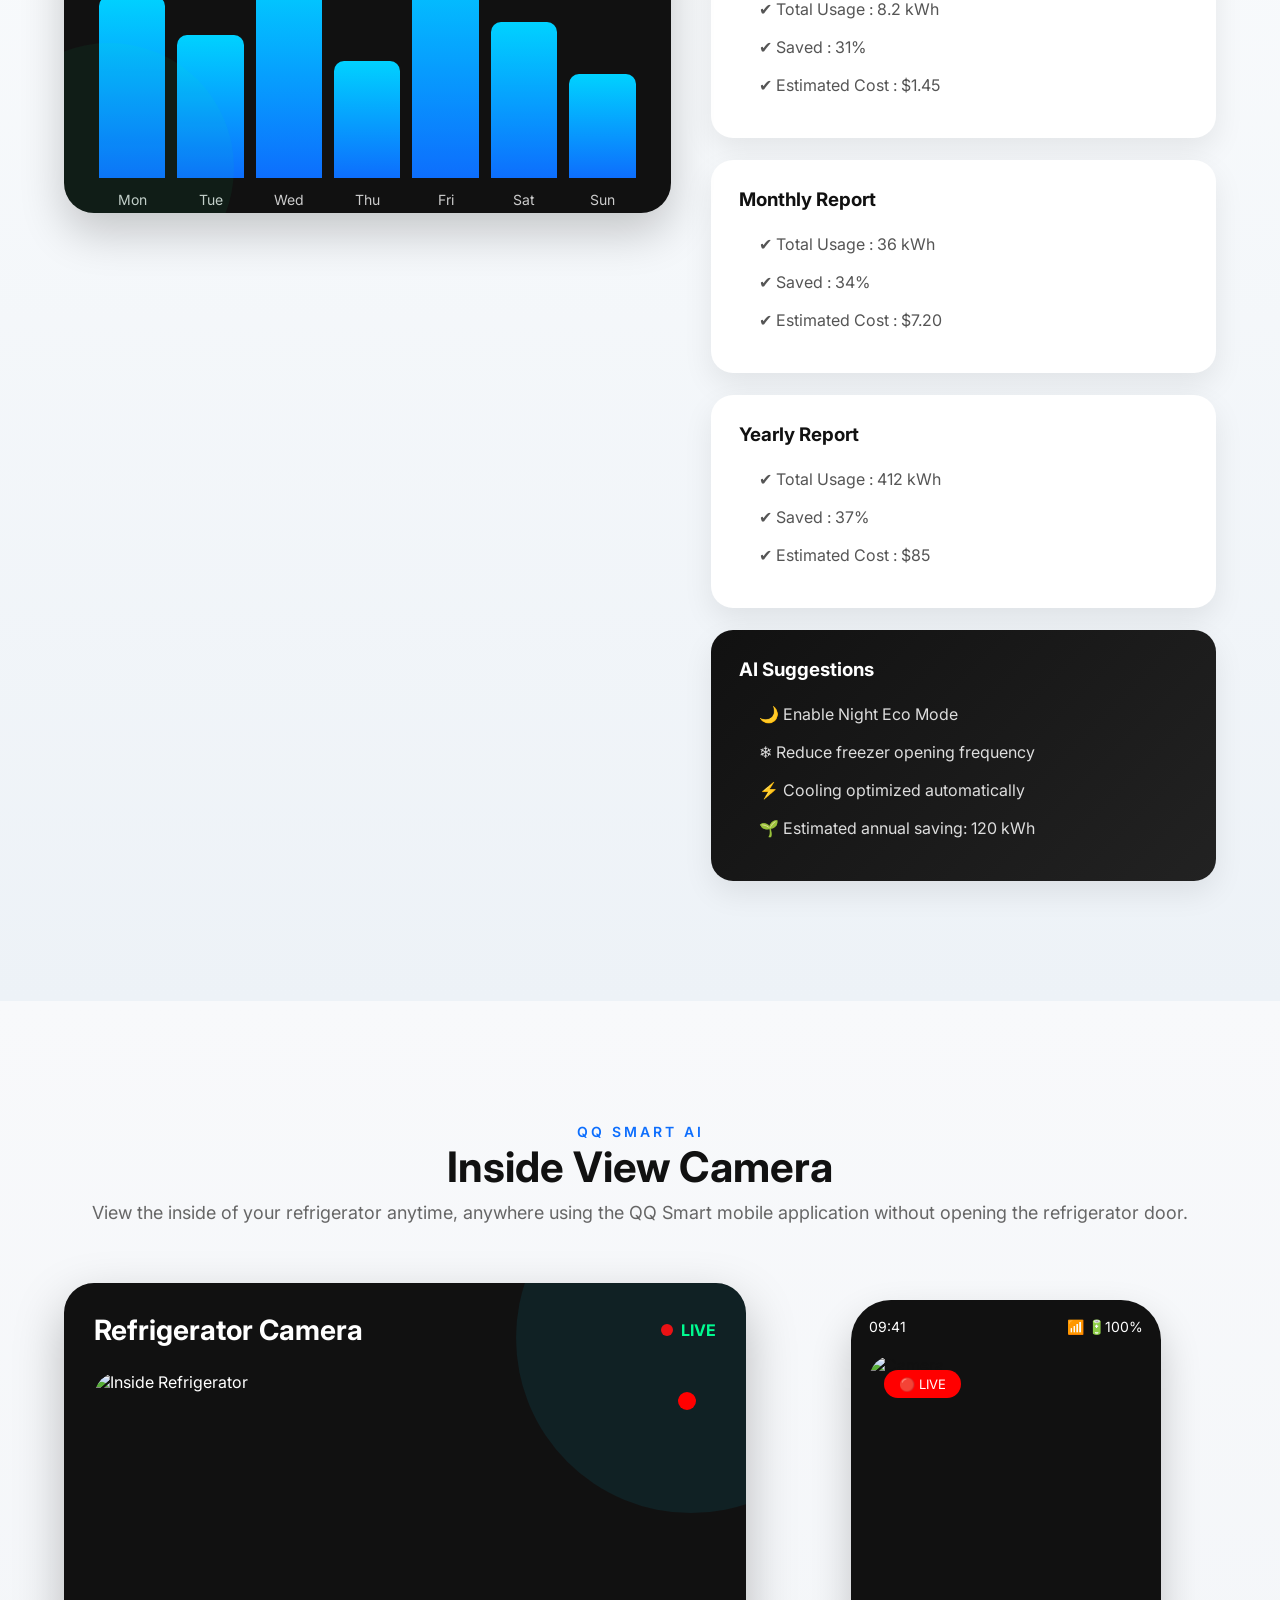
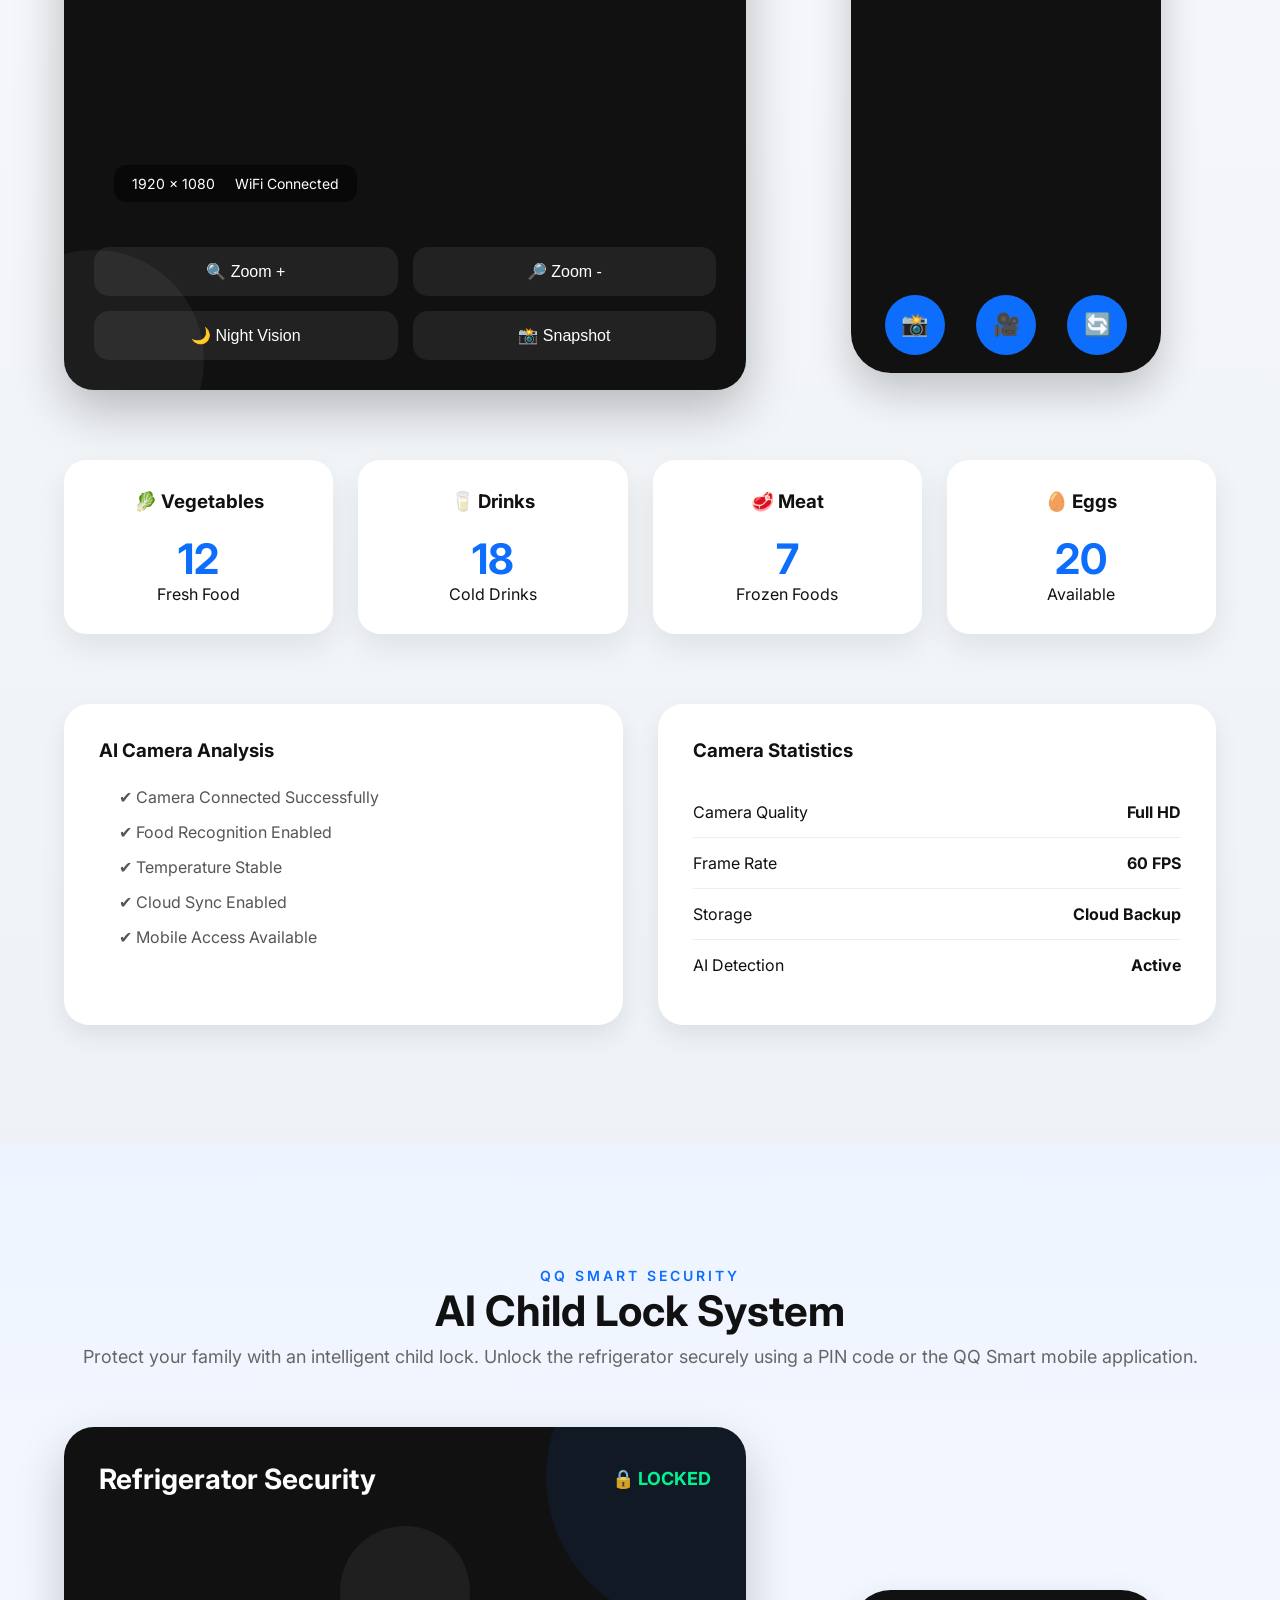
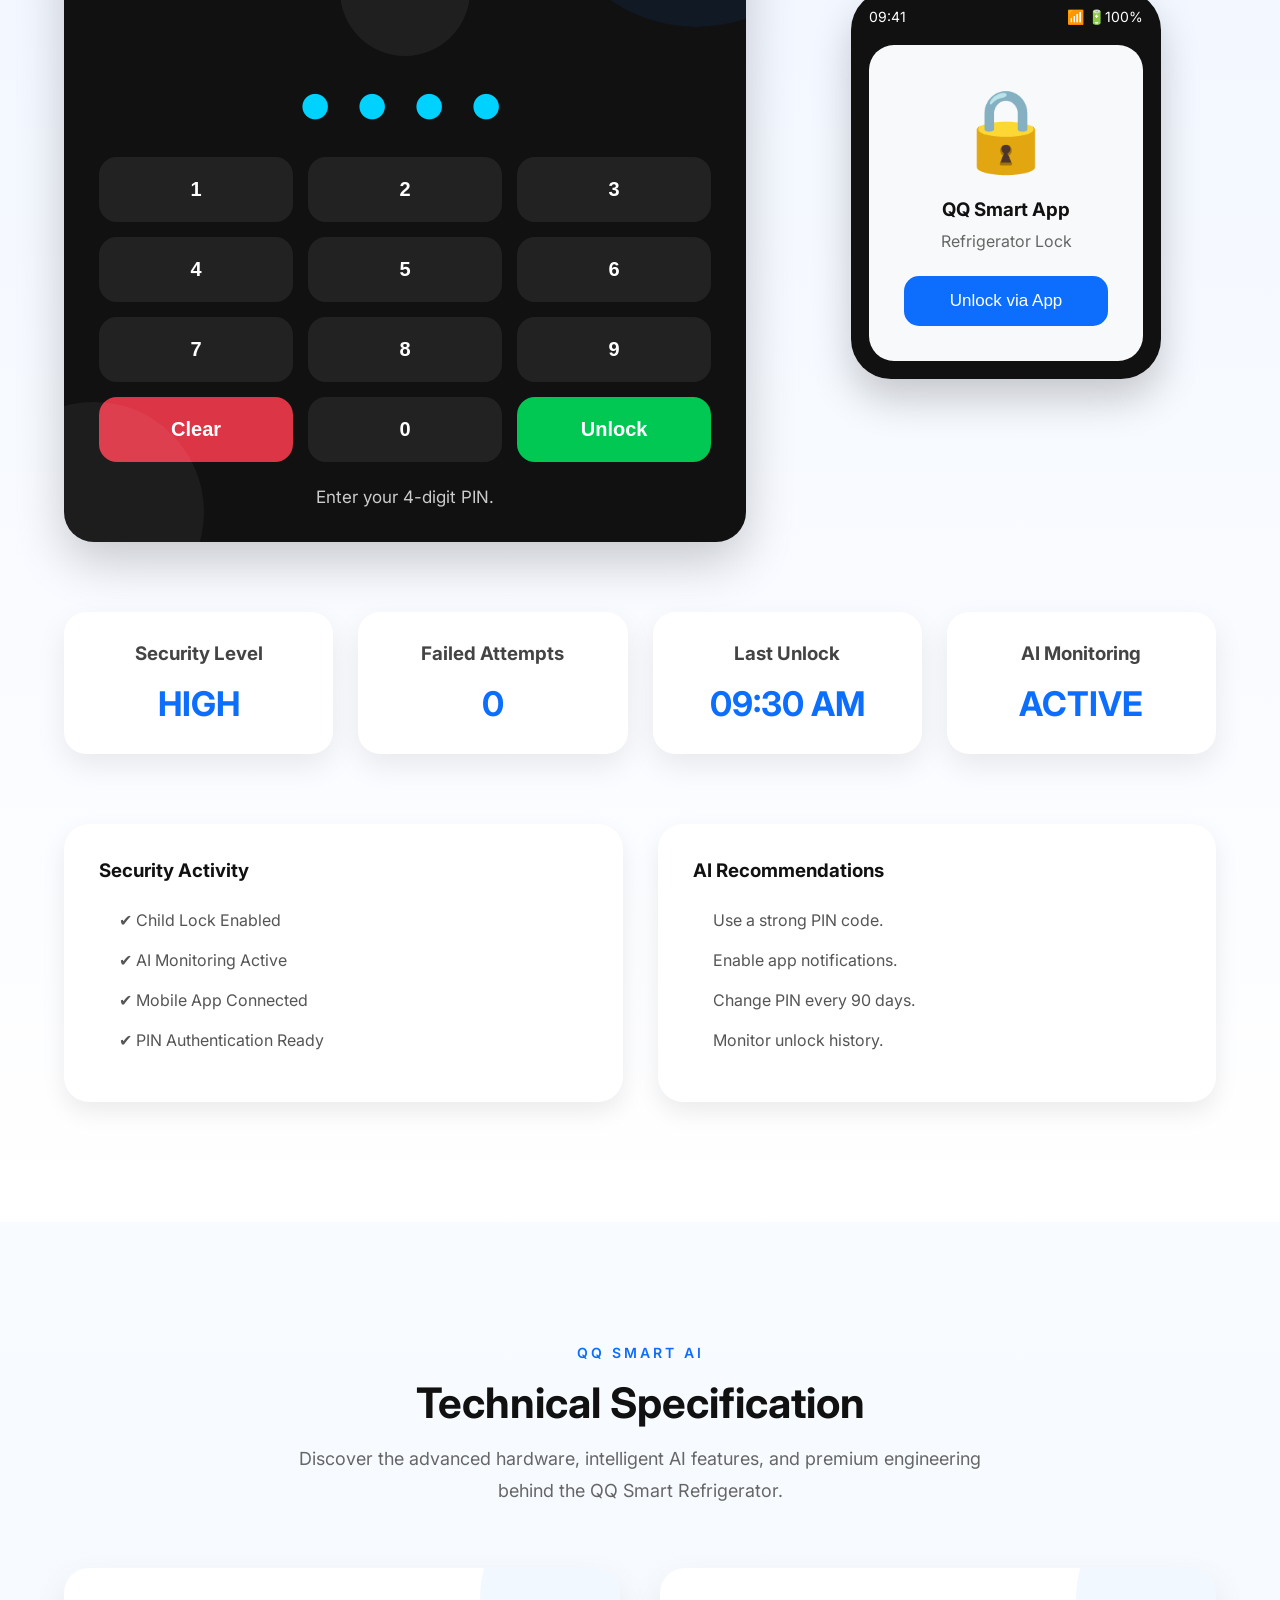
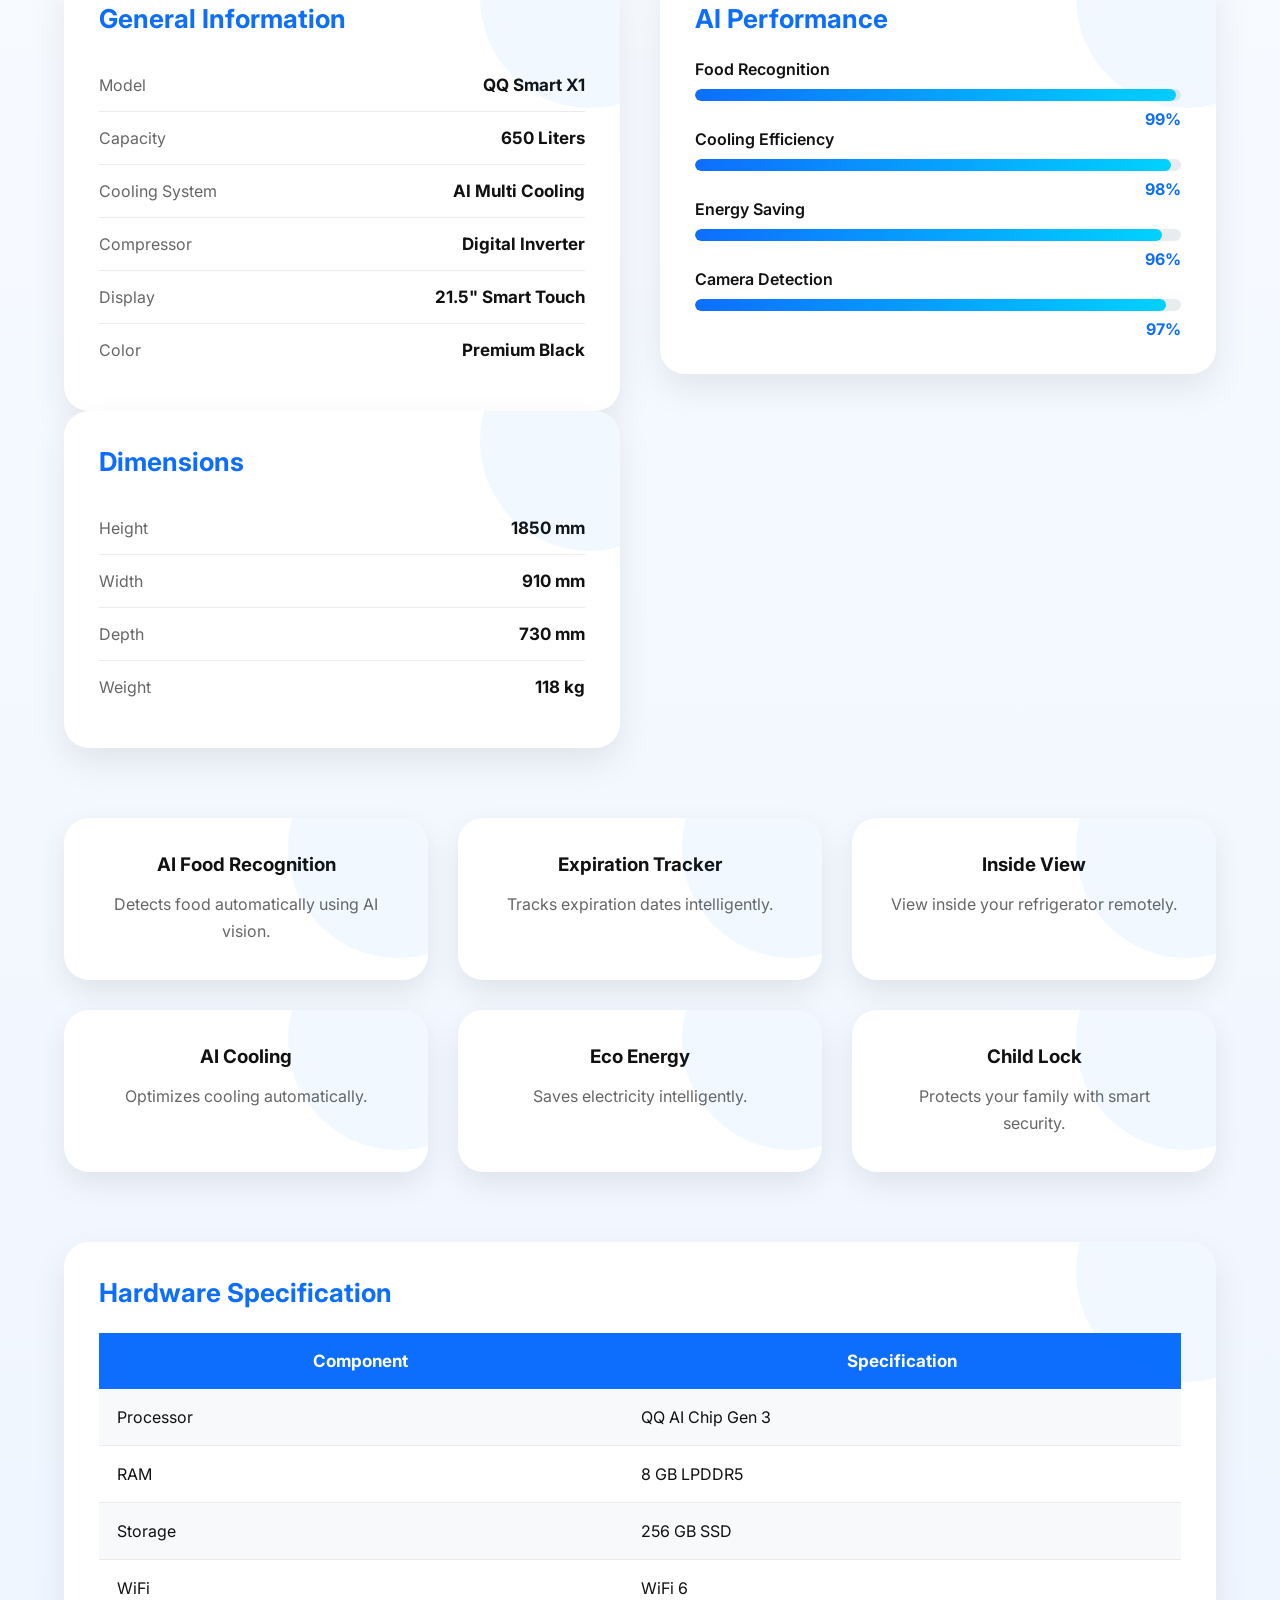
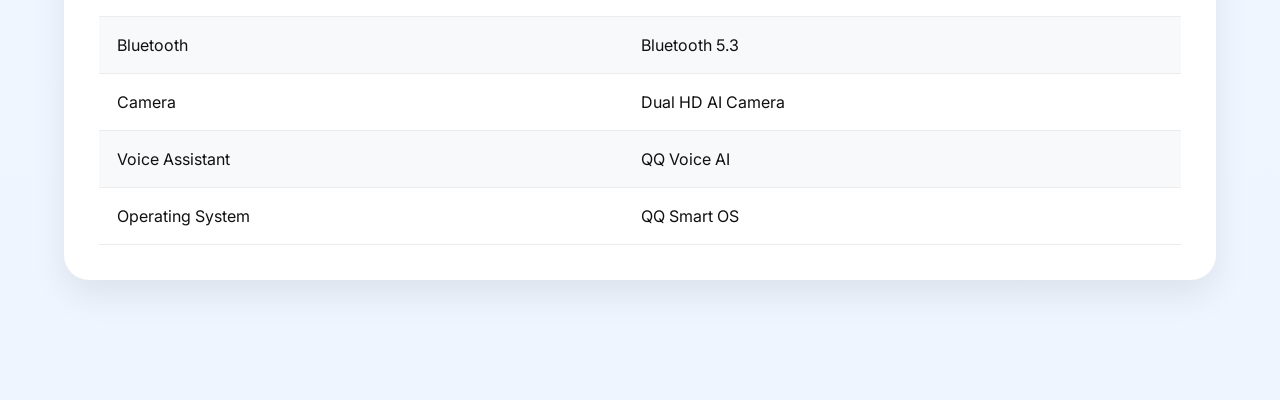
==== commit 6d8c9448: "Build Technical Specification section" ====
--- a/index.html/index.html
+++ b/index.html/index.html
@@ -2074,14 +2074,314 @@
 
 </section>
 
-        <section id="specification">
+        <!-- ===================================================
+                TECHNICAL SPECIFICATION
+=================================================== -->
+
+<section class="specification" id="specification">
+
+    <div class="container">
+
+        <div class="section-title">
+
+            <span class="section-subtitle">
+                QQ SMART AI
+            </span>
+
+            <h2>
+                Technical Specification
+            </h2>
+
+            <p>
+                Discover the advanced hardware, intelligent AI features,
+                and premium engineering behind the QQ Smart Refrigerator.
+            </p>
+
+        </div>
+
+        <div class="spec-wrapper">
+
+            <!-- ================= LEFT ================= -->
+
+            <div class="spec-left">
+
+                <div class="spec-card">
+
+                    <h3>
+                        General Information
+                    </h3>
+
+                    <div class="spec-row">
+                        <span>Model</span>
+                        <strong>QQ Smart X1</strong>
+                    </div>
+
+                    <div class="spec-row">
+                        <span>Capacity</span>
+                        <strong>650 Liters</strong>
+                    </div>
+
+                    <div class="spec-row">
+                        <span>Cooling System</span>
+                        <strong>AI Multi Cooling</strong>
+                    </div>
+
+                    <div class="spec-row">
+                        <span>Compressor</span>
+                        <strong>Digital Inverter</strong>
+                    </div>
+
+                    <div class="spec-row">
+                        <span>Display</span>
+                        <strong>21.5" Smart Touch</strong>
+                    </div>
+
+                    <div class="spec-row">
+                        <span>Color</span>
+                        <strong>Premium Black</strong>
+                    </div>
+
+                </div>
+
+                <div class="spec-card">
+
+                    <h3>
+                        Dimensions
+                    </h3>
+
+                    <div class="spec-row">
+                        <span>Height</span>
+                        <strong>1850 mm</strong>
+                    </div>
+
+                    <div class="spec-row">
+                        <span>Width</span>
+                        <strong>910 mm</strong>
+                    </div>
+
+                    <div class="spec-row">
+                        <span>Depth</span>
+                        <strong>730 mm</strong>
+                    </div>
+
+                    <div class="spec-row">
+                        <span>Weight</span>
+                        <strong>118 kg</strong>
+                    </div>
+
+                </div>
+
+            </div>
+
+            <!-- ================= RIGHT ================= -->
+
+            <div class="spec-right">
+
+                <div class="performance-card">
+
+                    <h3>
+AI Performance
+                    </h3>
+
+                    <div class="progress-item">
+
+                        <label>Food Recognition</label>
+
+                        <div class="progress">
+                            <div class="progress-fill food-progress"></div>
+                        </div>
+
+                        <span>99%</span>
+
+                    </div>
+
+                    <div class="progress-item">
+
+                        <label>Cooling Efficiency</label>
+
+                        <div class="progress">
+                            <div class="progress-fill cooling-progress"></div>
+                        </div>
+
+                        <span>98%</span>
+
+                    </div>
+
+                    <div class="progress-item">
+
+                        <label>Energy Saving</label>
+
+                        <div class="progress">
+                            <div class="progress-fill energy-progress-bar"></div>
+                        </div>
+
+                        <span>96%</span>
+
+                    </div>
+
+                    <div class="progress-item">
+
+                        <label>Camera Detection</label>
+
+                        <div class="progress">
+                            <div class="progress-fill camera-progress"></div>
+                        </div>
+
+                        <span>97%</span>
+
+                    </div>
+
+                </div>
+
+            </div>
+
+        </div>
+
+        <!-- ================= FEATURE GRID ================= -->
+
+        <div class="feature-spec-grid">
+
+            <div class="feature-box">
+
+                <i class="fa-solid fa-brain"></i>
+
+                <h3>AI Food Recognition</h3>
+
+                <p>
+                    Detects food automatically using AI vision.
+                </p>
+
+            </div>
+
+            <div class="feature-box">
+
+                <i class="fa-solid fa-clock"></i>
+
+                <h3>Expiration Tracker</h3>
+
+                <p>
+                    Tracks expiration dates intelligently.
+                </p>
+
+            </div>
+
+            <div class="feature-box">
+
+                <i class="fa-solid fa-camera"></i>
+
+                <h3>Inside View</h3>
+
+                <p>
+                    View inside your refrigerator remotely.
+                </p>
+
+            </div>
+
+            <div class="feature-box">
+
+                <i class="fa-solid fa-snowflake"></i>
+
+                <h3>AI Cooling</h3>
+
+                <p>
+                    Optimizes cooling automatically.
+                </p>
+
+            </div>
+
+            <div class="feature-box">
+
+                <i class="fa-solid fa-bolt"></i>
+
+                <h3>Eco Energy</h3>
+
+                <p>
+                    Saves electricity intelligently.
+                </p>
+
+            </div>
+
+            <div class="feature-box">
+
+                <i class="fa-solid fa-lock"></i>
+
+                <h3>Child Lock</h3>
+
+                <p>
+Protects your family with smart security.
+                </p>
+
+            </div>
+
+        </div>
+
+        <!-- ================= SPEC TABLE ================= -->
+
+        <div class="table-card">
+
+            <h3>
+                Hardware Specification
+            </h3>
+
+            <table>
+
+                <tr>
+                    <th>Component</th>
+                    <th>Specification</th>
+                </tr>
+
+                <tr>
+                    <td>Processor</td>
+                    <td>QQ AI Chip Gen 3</td>
+                </tr>
+
+                <tr>
+                    <td>RAM</td>
+                    <td>8 GB LPDDR5</td>
+                </tr>
+
+                <tr>
+                    <td>Storage</td>
+                    <td>256 GB SSD</td>
+                </tr>
+
+                <tr>
+                    <td>WiFi</td>
+                    <td>WiFi 6</td>
+                </tr>
+
+                <tr>
+                    <td>Bluetooth</td>
+                    <td>Bluetooth 5.3</td>
+                </tr>
+
+                <tr>
+                    <td>Camera</td>
+                    <td>Dual HD AI Camera</td>
+                </tr>
+
+                <tr>
+                    <td>Voice Assistant</td>
+                    <td>QQ Voice AI</td>
+                </tr>
+
+                <tr>
+                    <td>Operating System</td>
+                    <td>QQ Smart OS</td>
+                </tr>
+
+            </table>
+
+        </div>
+
+    </div>
+
+</section>
+
+        <section id="contact">
 
         </section>
 
-        <section id="contact">
-
-        </section>
-
     </main>
 
     <!--================ FOOTER ================-->
--- a/css/style.css
+++ b/css/style.css
@@ -2349,6 +2349,267 @@
     color:#ff3b30 !important;
 }
 
-
-
-
+/*==================================================
+            TECHNICAL SPECIFICATION
+==================================================*/
+
+.specification{
+    padding:120px 0;
+    background:linear-gradient(180deg,#f8fbff,#eef5ff);
+}
+
+.spec-wrapper{
+    display:grid;
+    grid-template-columns:1fr 1fr;
+    gap:40px;
+    margin-top:60px;
+}
+
+/*==============================
+        SPEC CARD
+==============================*/
+
+.spec-card,
+.performance-card,
+.table-card{
+    background:#fff;
+    border-radius:25px;
+    padding:35px;
+    box-shadow:0 15px 35px rgba(0,0,0,.08);
+    transition:.35s;
+}
+
+.spec-card:hover,
+.performance-card:hover,
+.table-card:hover{
+    transform:translateY(-8px);
+}
+
+.spec-card h3,
+.performance-card h3,
+.table-card h3{
+    margin-bottom:25px;
+    color:#0d6efd;
+    font-size:26px;
+}
+
+/*==============================
+        ROW
+==============================*/
+
+.spec-row{
+    display:flex;
+    justify-content:space-between;
+    align-items:center;
+    padding:16px 0;
+    border-bottom:1px solid #ececec;
+}
+
+.spec-row:last-child{
+    border-bottom:none;
+}
+
+.spec-row span{
+    color:#666;
+    font-size:16px;
+}
+
+.spec-row strong{
+    color:#111;
+    font-size:17px;
+}
+
+/*==============================
+        PROGRESS
+==============================*/
+
+.progress-item{
+    margin-bottom:28px;
+}
+
+.progress-item label{
+    display:block;
+    margin-bottom:10px;
+    font-weight:600;
+}
+
+.progress-item span{
+    float:right;
+    margin-top:8px;
+    font-weight:bold;
+    color:#0d6efd;
+}
+
+.progress{
+    width:100%;
+    height:12px;
+    border-radius:20px;
+    background:#e9ecef;
+    overflow:hidden;
+}
+
+.progress-fill{
+    height:100%;
+    border-radius:20px;
+    background:linear-gradient(90deg,#0d6efd,#00d2ff);
+    animation:progressLoad 2s ease;
+}
+
+.food-progress{
+    width:99%;
+}
+
+.cooling-progress{
+    width:98%;
+}
+
+.energy-progress-bar{
+    width:96%;
+}
+
+.camera-progress{
+    width:97%;
+}
+
+@keyframes progressLoad{
+
+    from{
+        width:0;
+    }
+
+}
+
+/*==============================
+        FEATURE GRID
+==============================*/
+
+.feature-spec-grid{
+    margin-top:70px;
+    display:grid;
+    grid-template-columns:repeat(3,1fr);
+    gap:30px;
+}
+
+.feature-box{
+    background:#fff;
+    padding:35px;
+    border-radius:25px;
+    text-align:center;
+    box-shadow:0 12px 30px rgba(0,0,0,.08);
+    transition:.35s;
+}
+
+.feature-box:hover{
+    transform:translateY(-10px);
+}
+
+.feature-box i{
+    width:80px;
+    height:80px;
+    line-height:80px;
+    border-radius:50%;
+    background:#0d6efd;
+    color:#fff;
+    font-size:32px;
+    margin-bottom:20px;
+}
+
+.feature-box h3{
+    margin-bottom:15px;
+}
+
+.feature-box p{
+    color:#666;
+    line-height:1.7;
+}
+
+/*==============================
+        TABLE
+==============================*/
+
+.table-card{
+    margin-top:70px;
+}
+
+.table-card table{
+    width:100%;
+    border-collapse:collapse;
+}
+
+.table-card th{
+    background:#0d6efd;
+    color:#fff;
+    padding:18px;
+    font-size:17px;
+}
+.table-card td{
+    padding:18px;
+    border-bottom:1px solid #ececec;
+}
+
+.table-card tr:nth-child(even){
+    background:#f8f9fa;
+}
+
+.table-card tr:hover{
+    background:#eef5ff;
+}
+
+/*==============================
+        GLASS EFFECT
+==============================*/
+
+.spec-card,
+.performance-card,
+.table-card,
+.feature-box{
+    position:relative;
+    overflow:hidden;
+}
+
+.spec-card::before,
+.performance-card::before,
+.table-card::before,
+.feature-box::before{
+    content:"";
+    position:absolute;
+    width:220px;
+    height:220px;
+    border-radius:50%;
+    background:rgba(13,110,253,.05);
+    top:-80px;
+    right:-80px;
+}
+
+/*==============================
+        ICON EFFECT
+==============================*/
+
+.feature-box i{
+    transition:.35s;
+}
+
+.feature-box:hover i{
+    transform:rotate(360deg) scale(1.1);
+}
+
+/*==============================
+        TITLE
+==============================*/
+
+.specification .section-title{
+    margin-bottom:20px;
+}
+
+.specification .section-title h2{
+    margin:15px 0;
+}
+
+.specification .section-title p{
+    max-width:700px;
+    margin:auto;
+    color:#666;
+    line-height:1.8;
+}
+
+
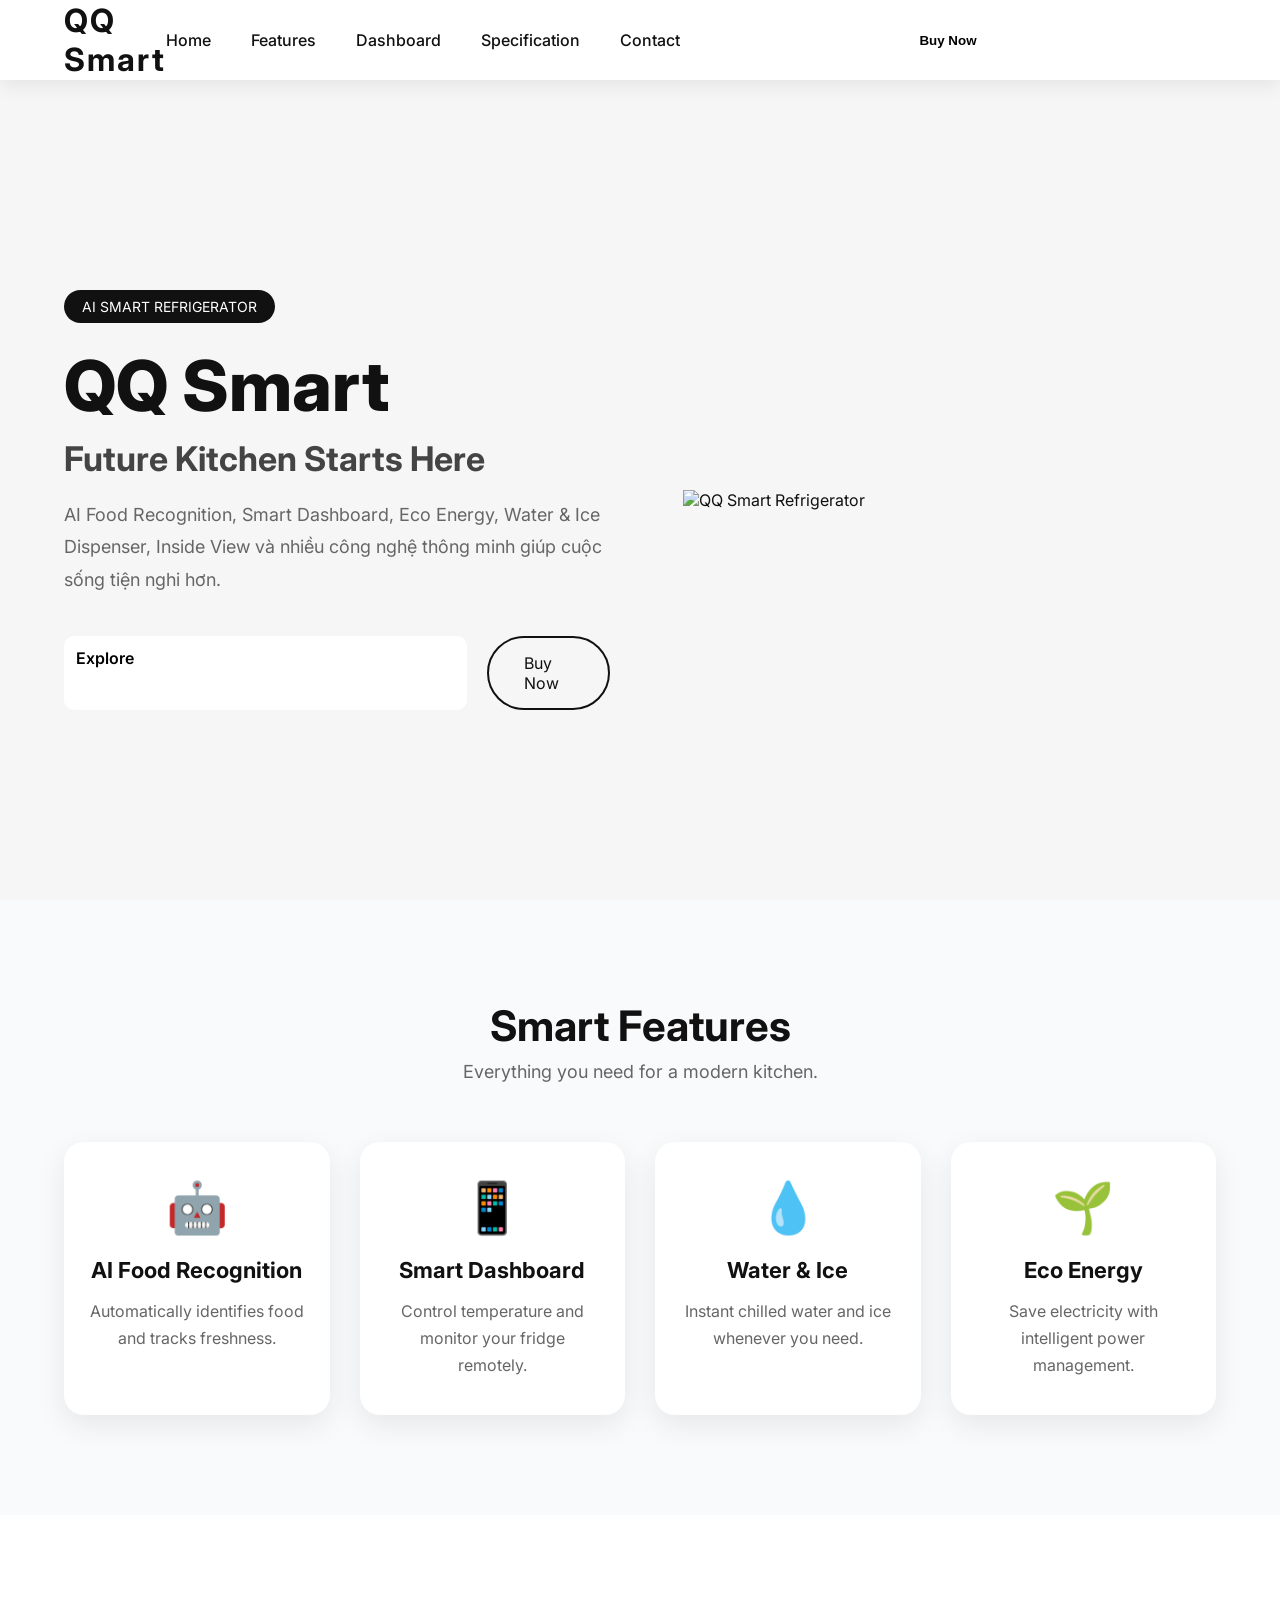
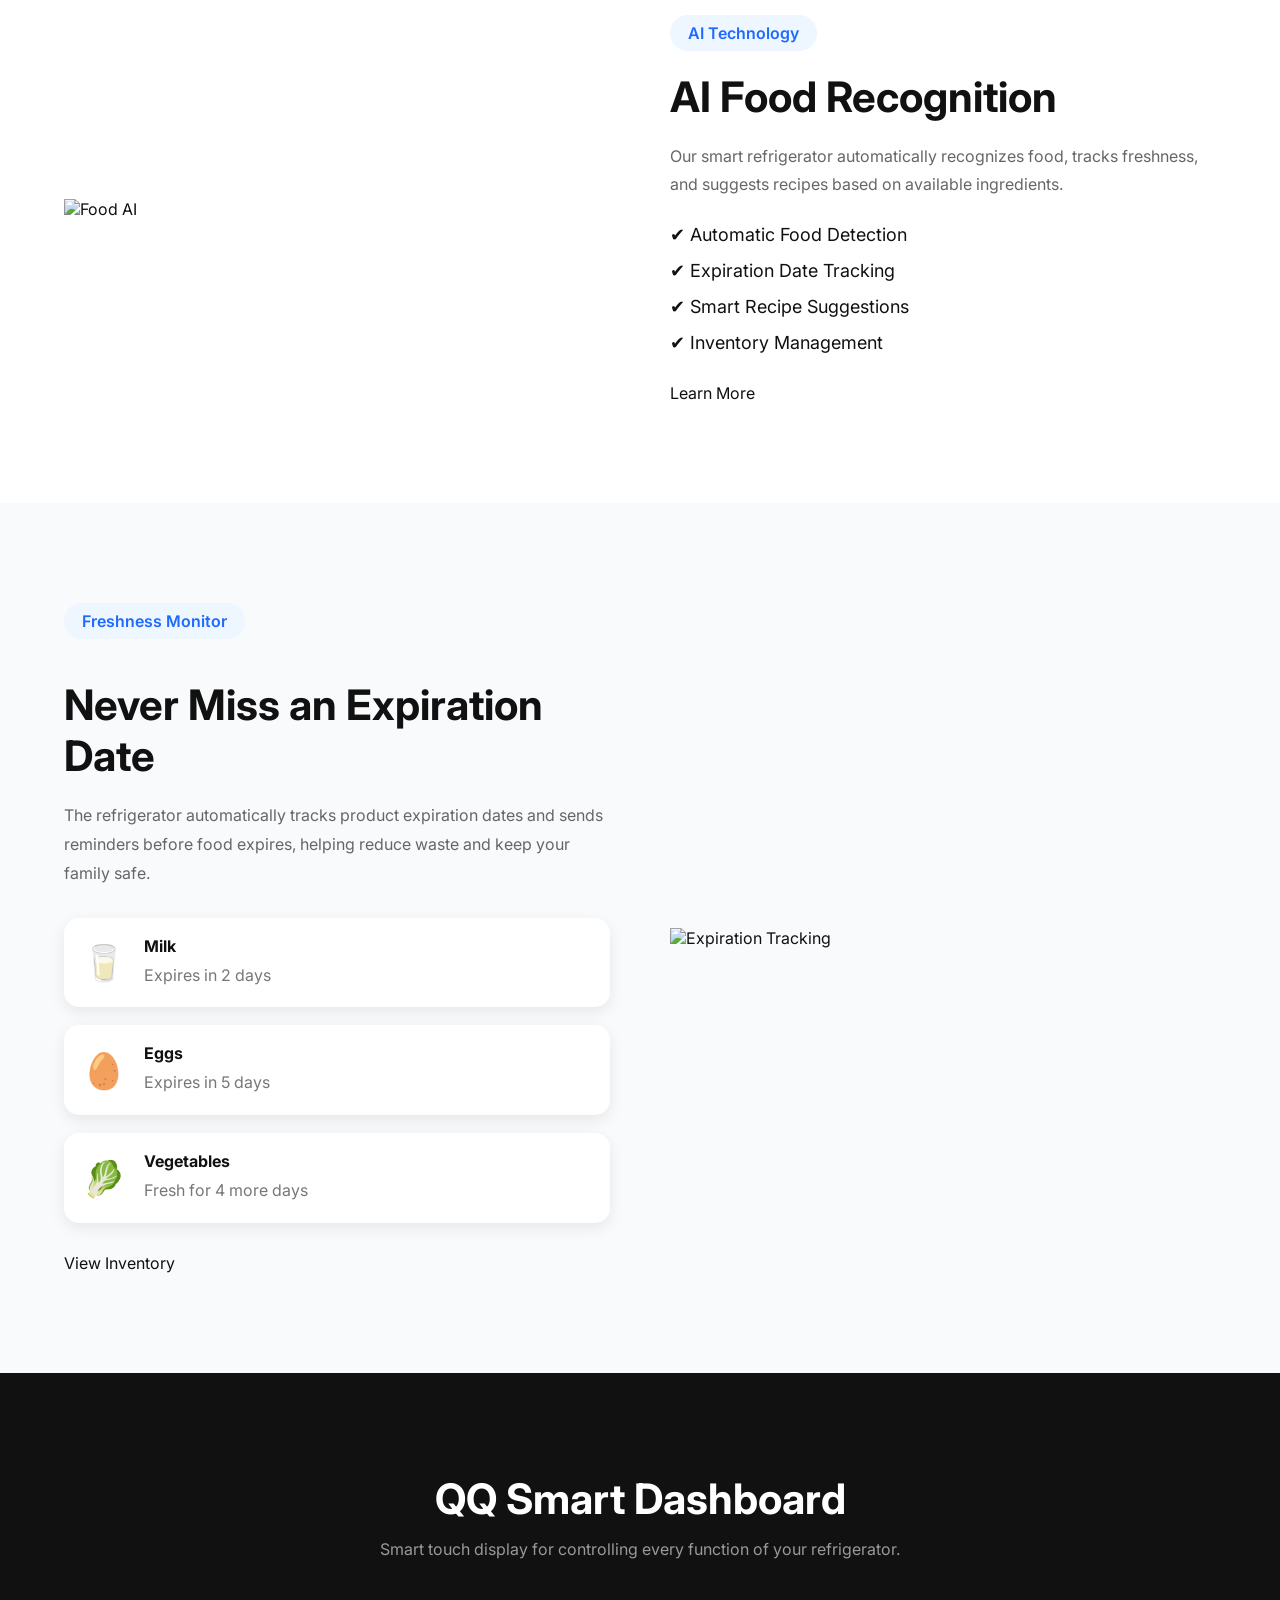
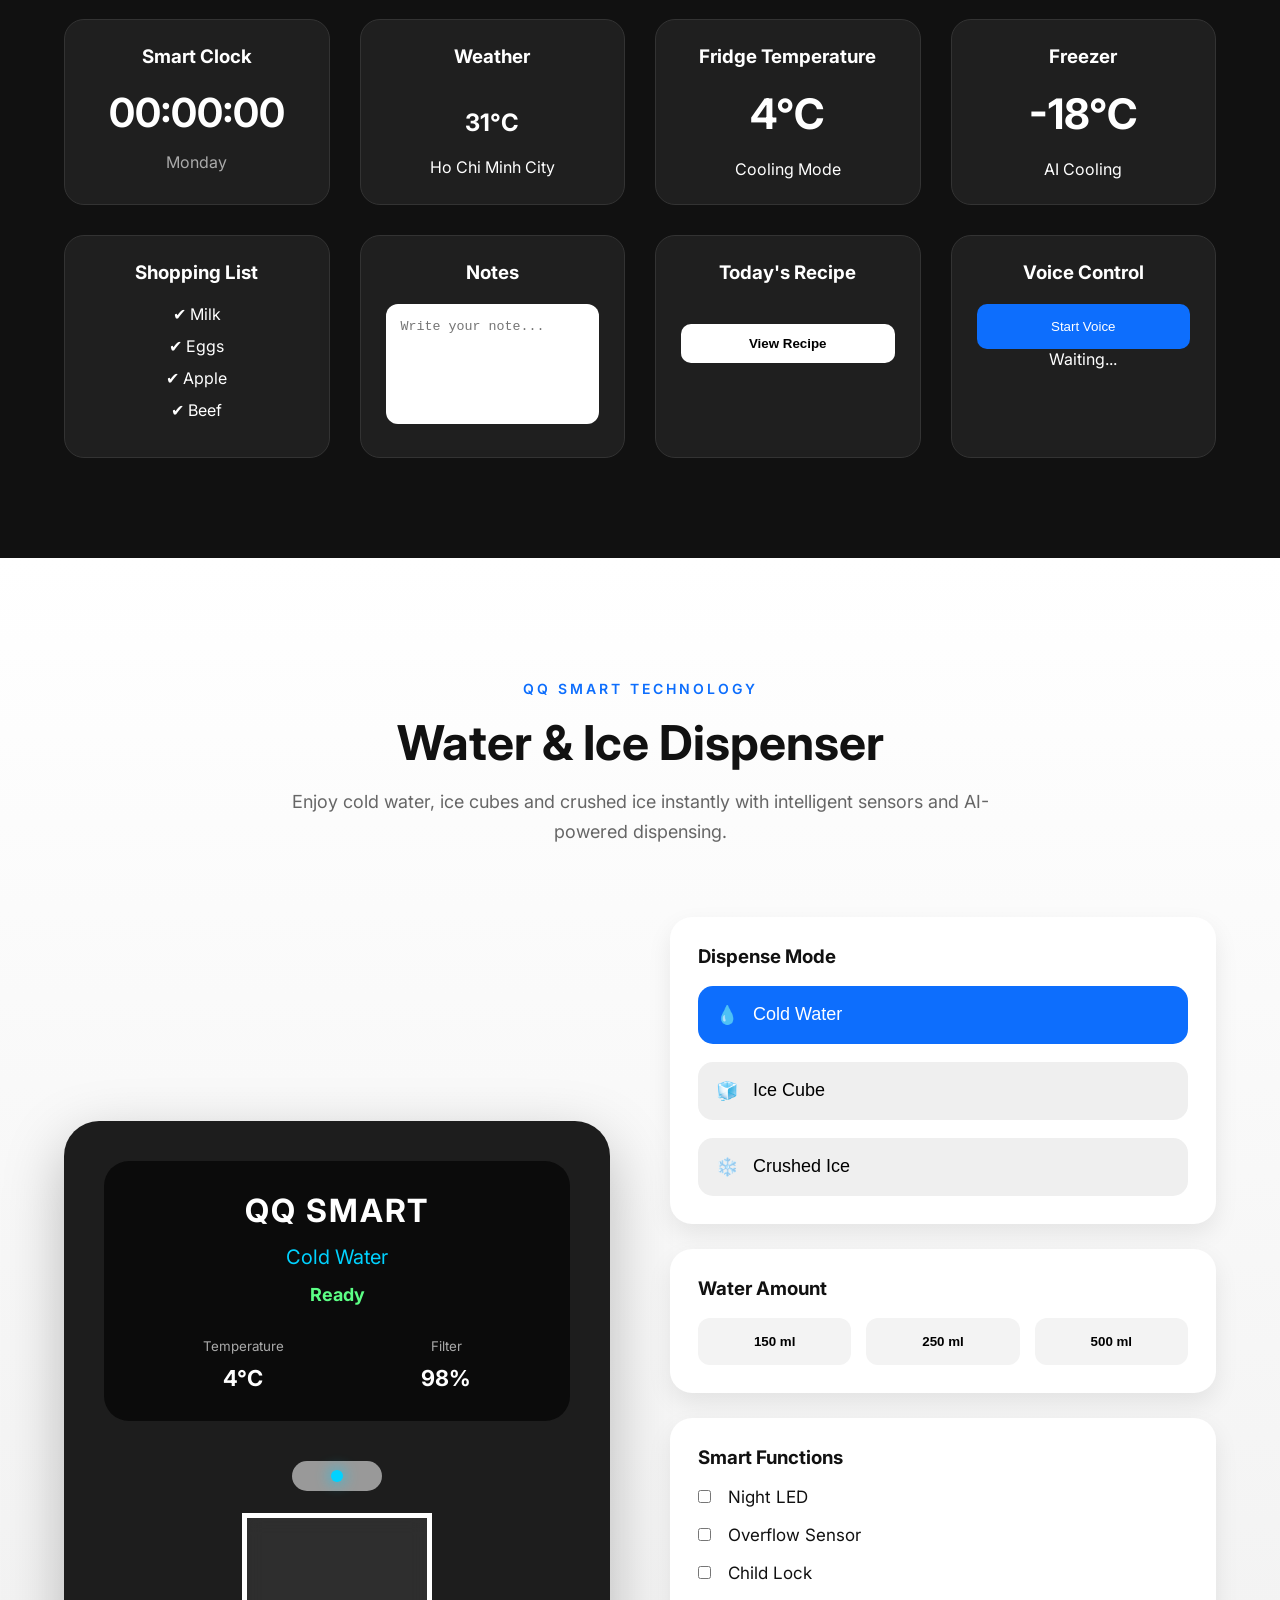
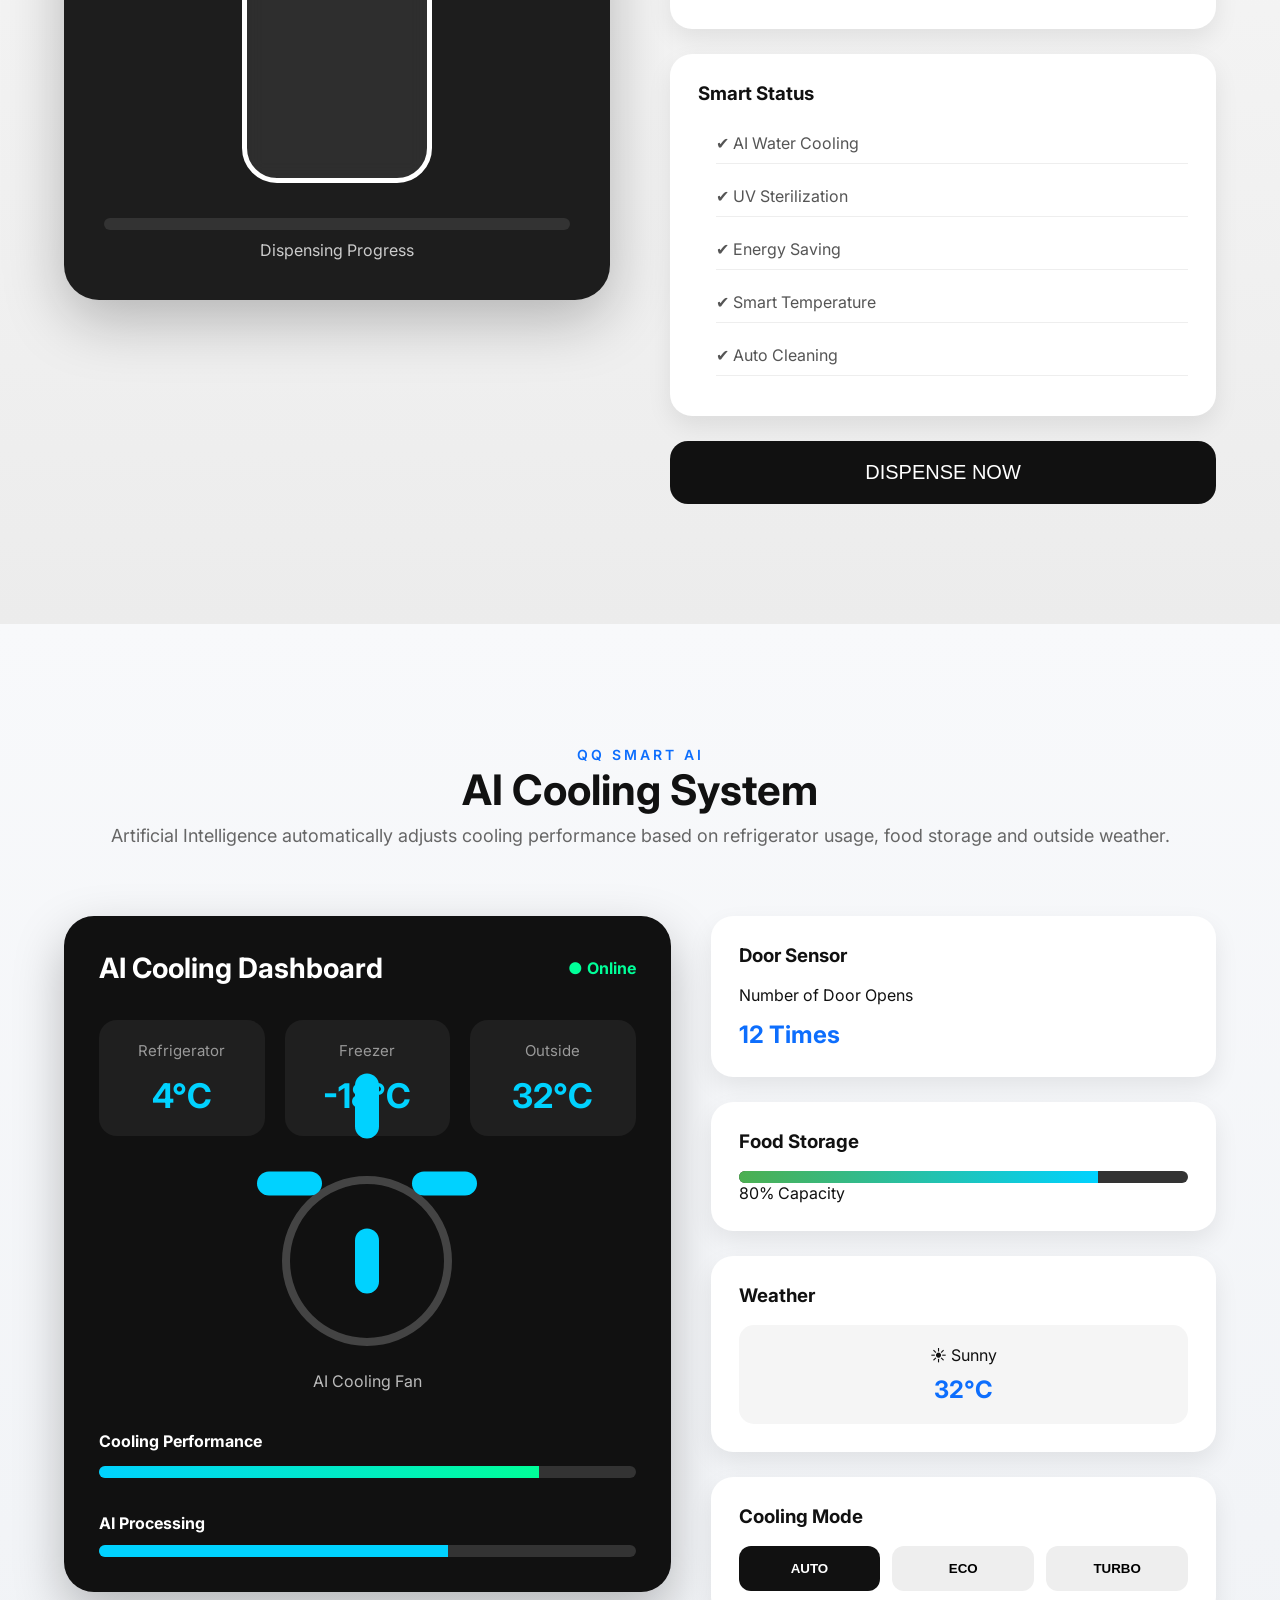
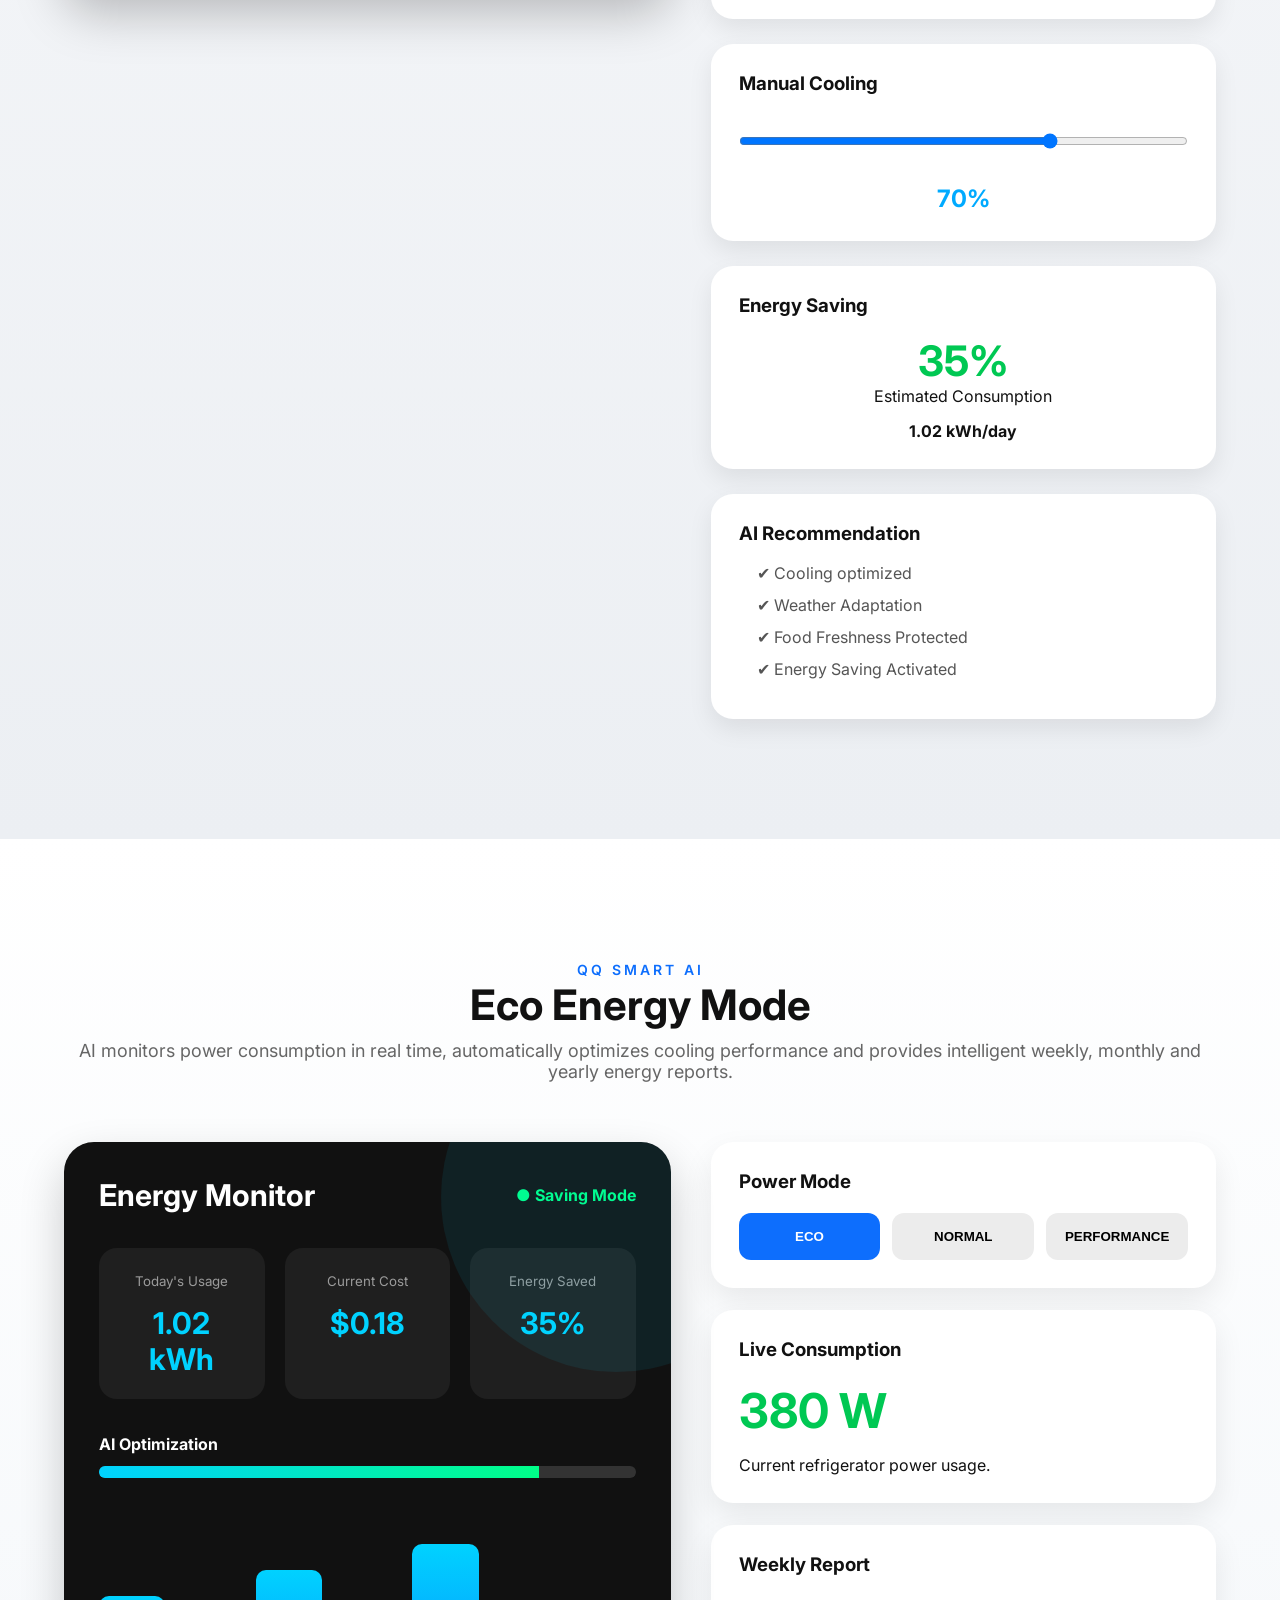
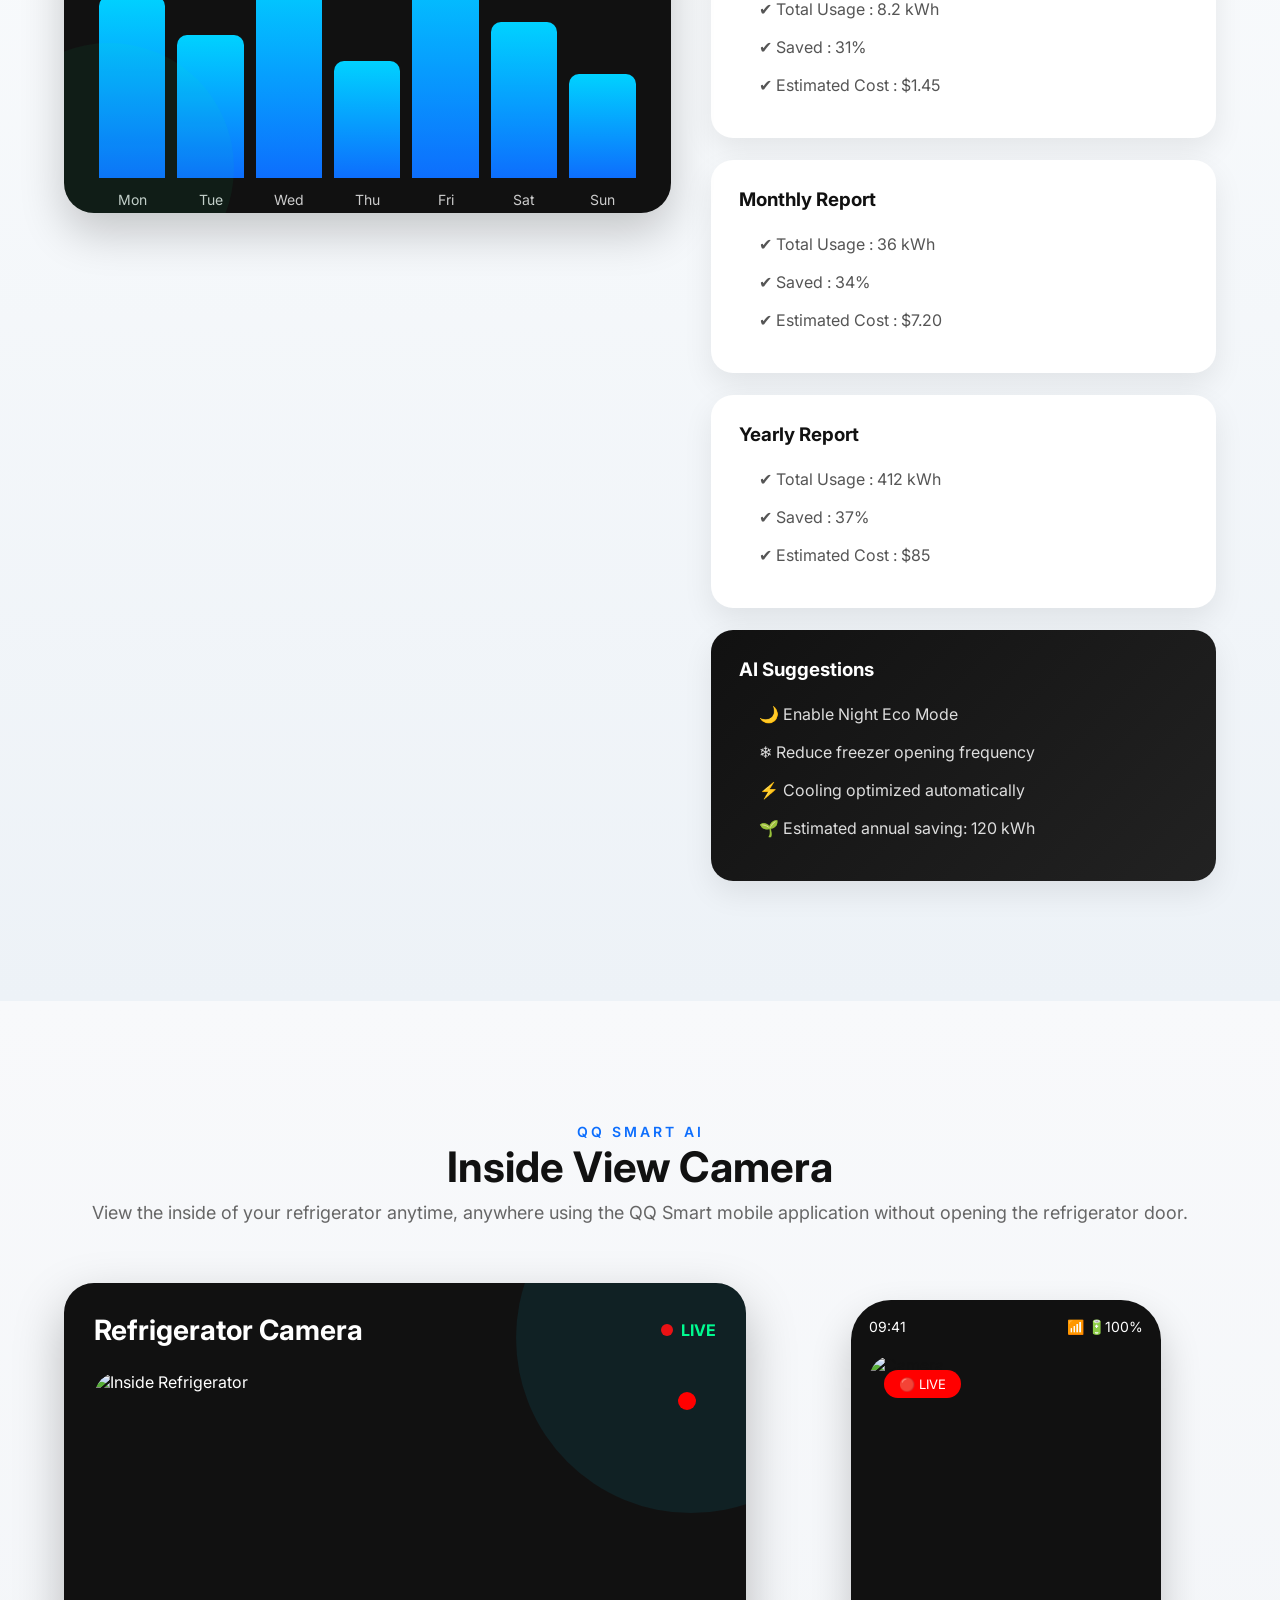
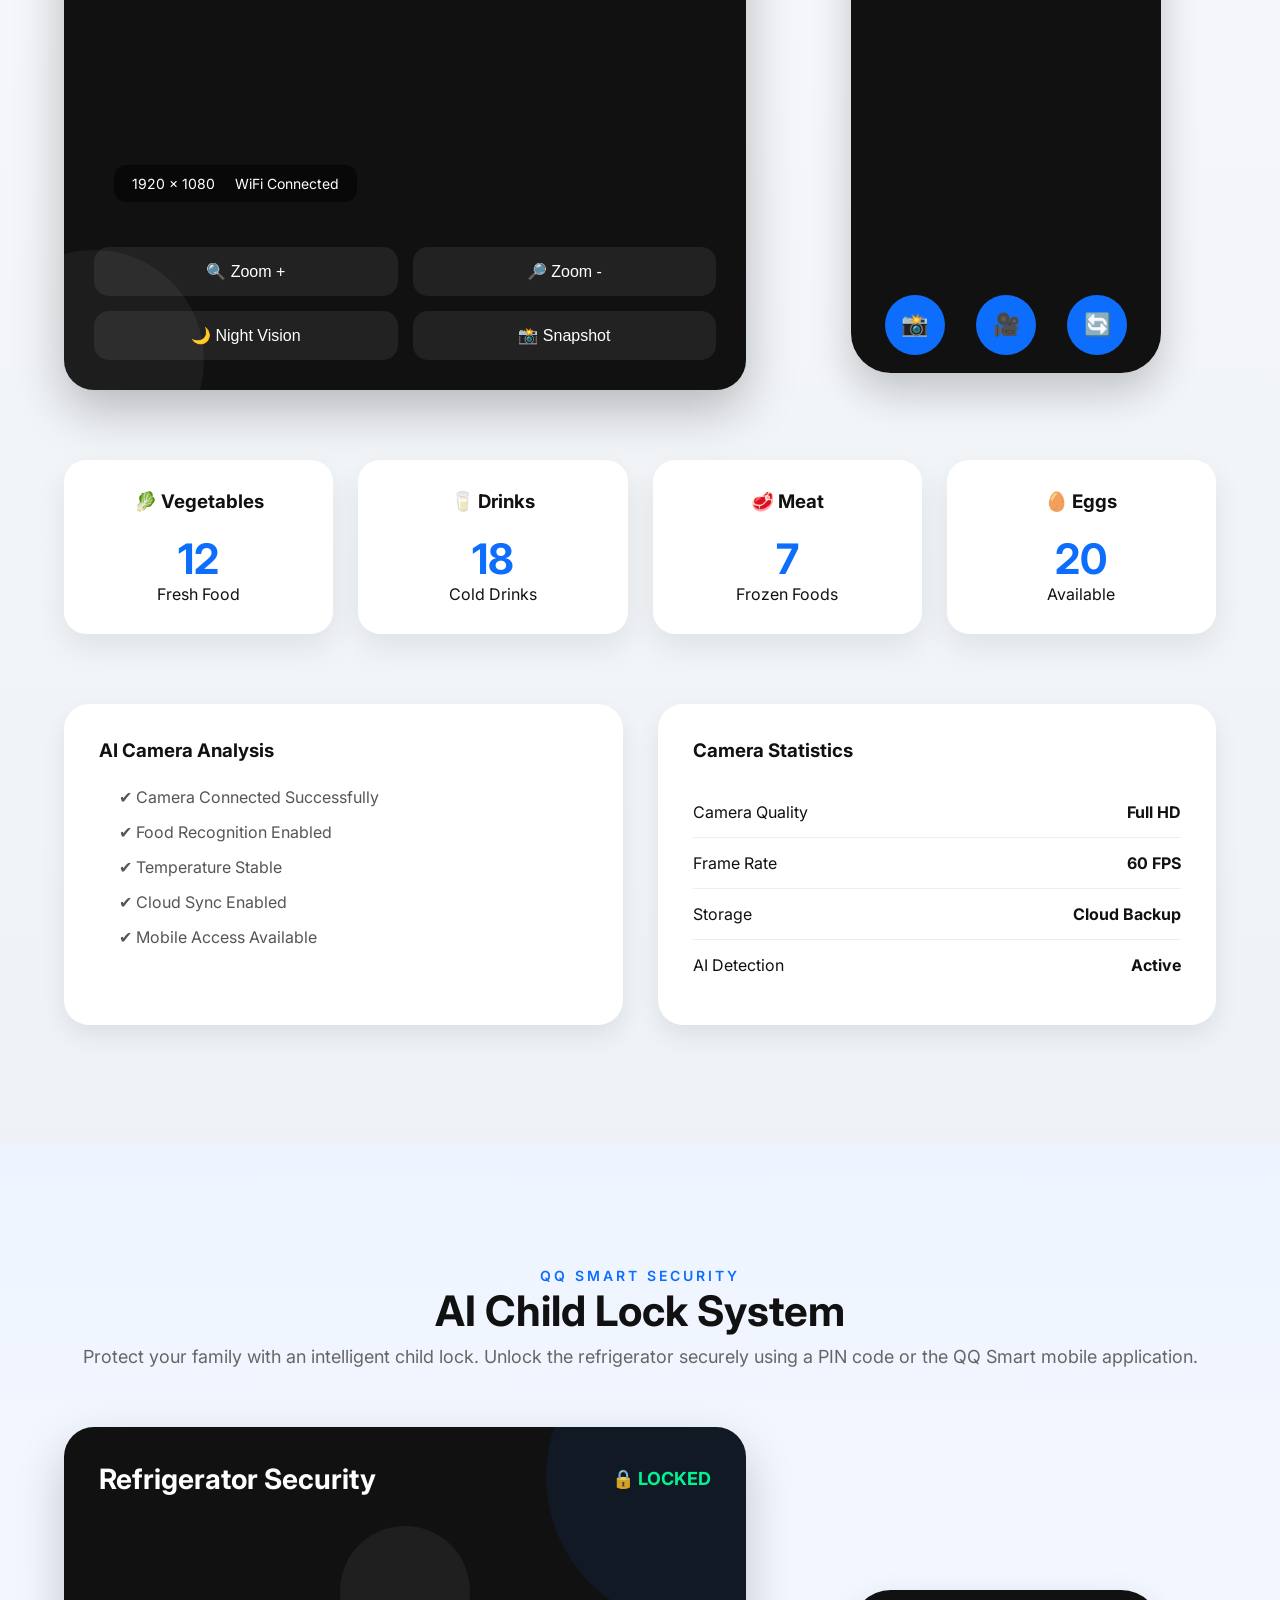
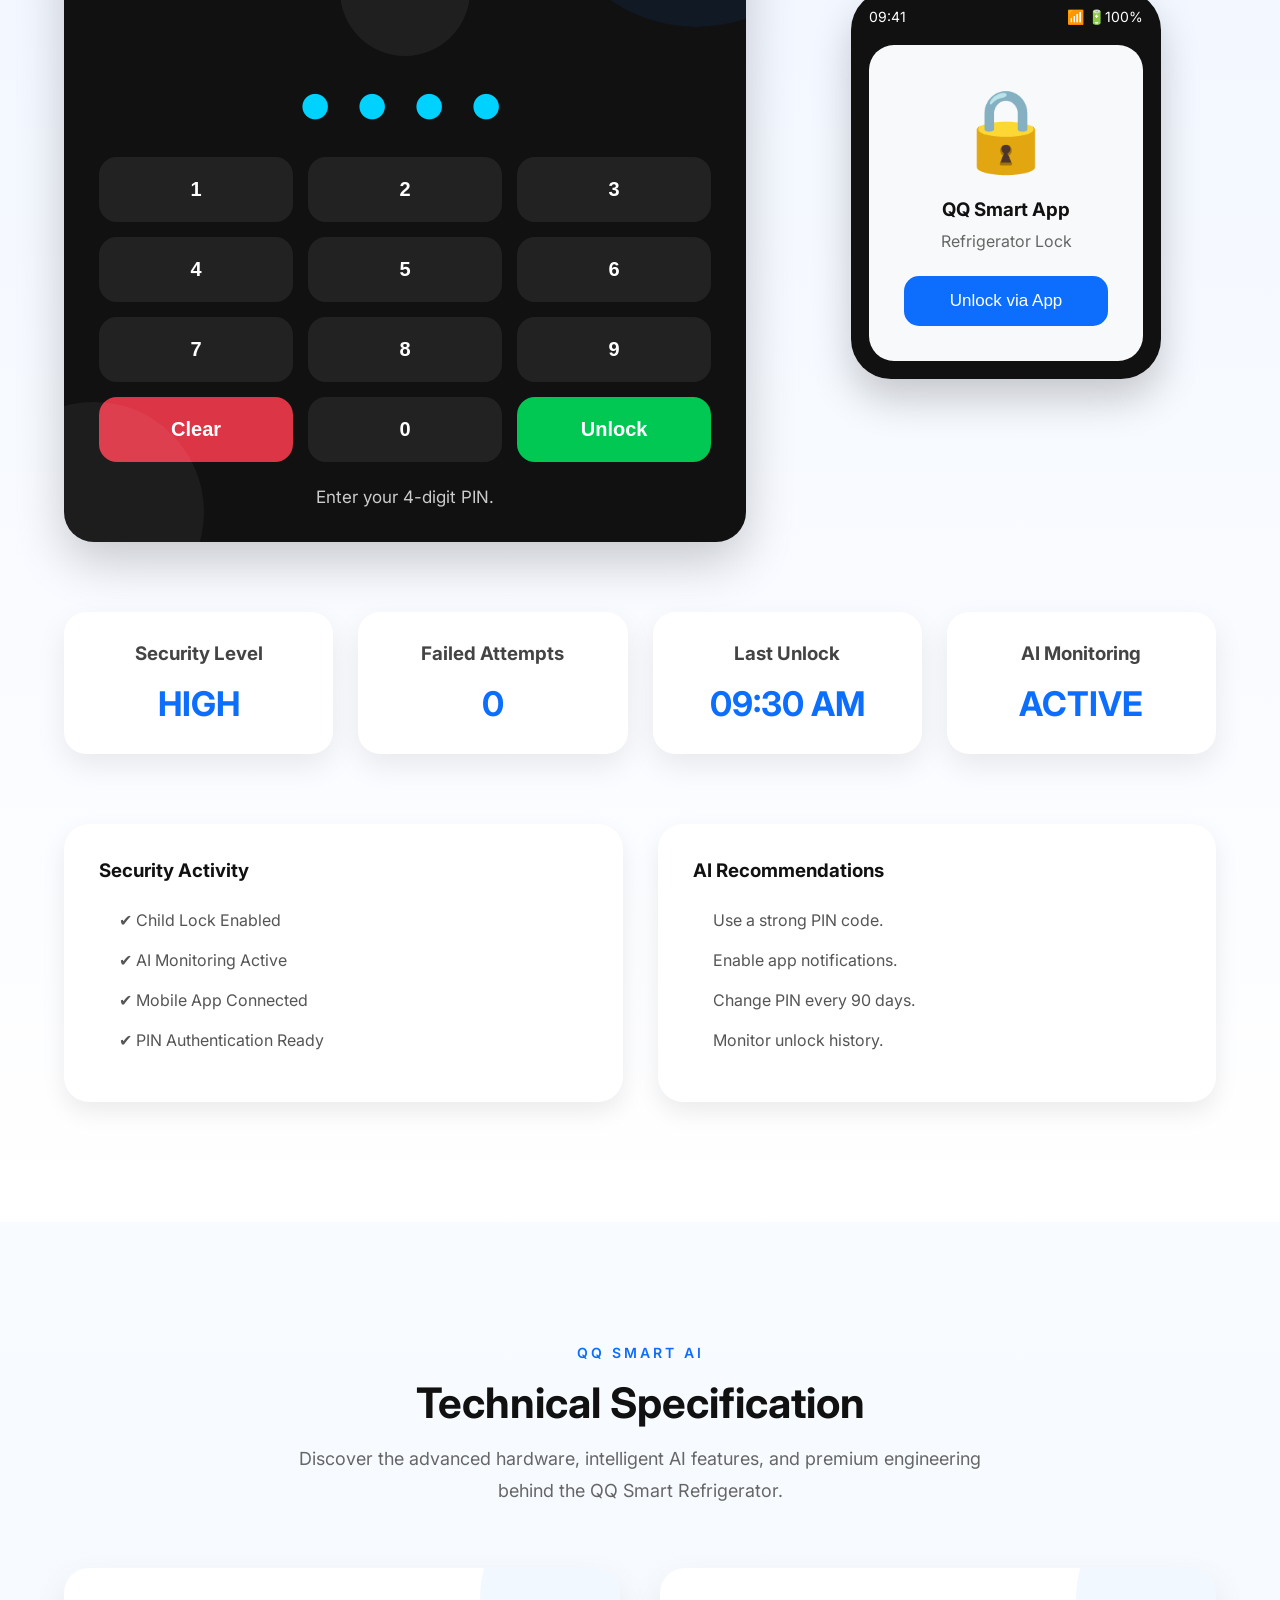
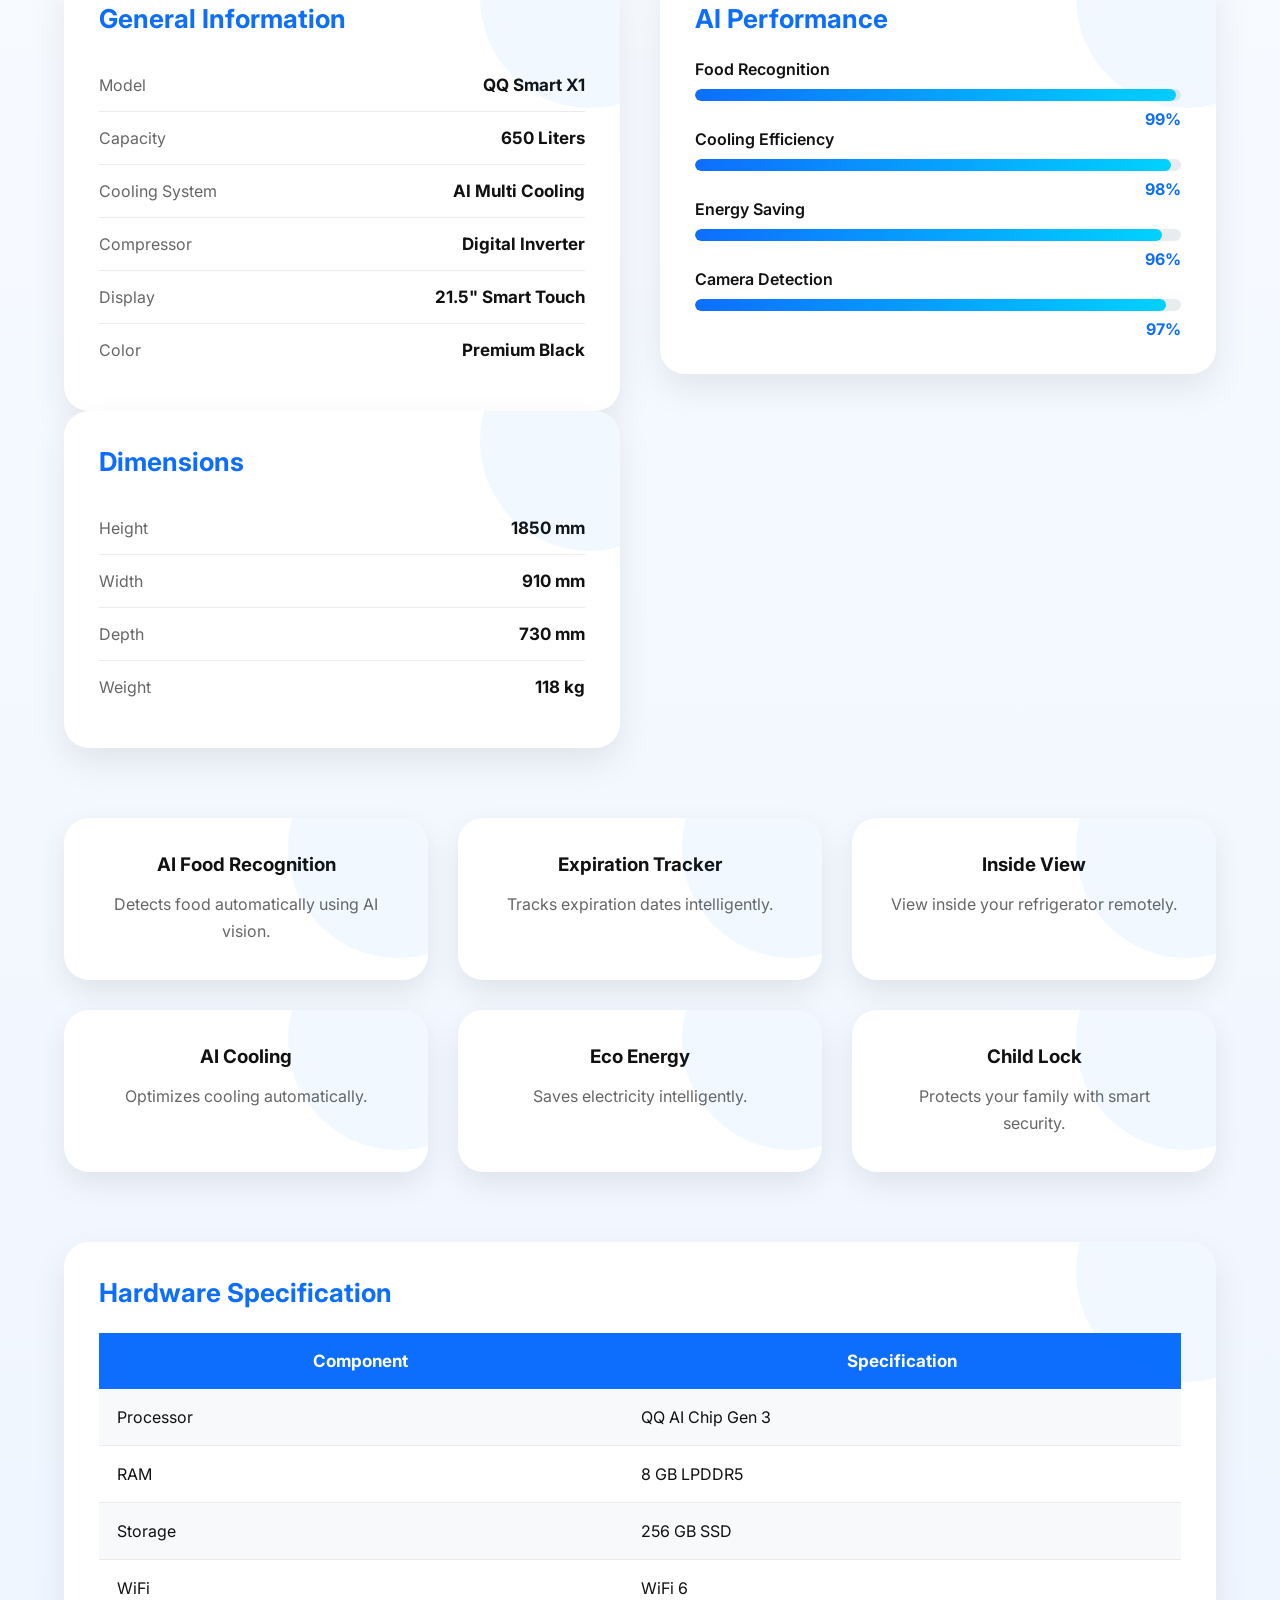
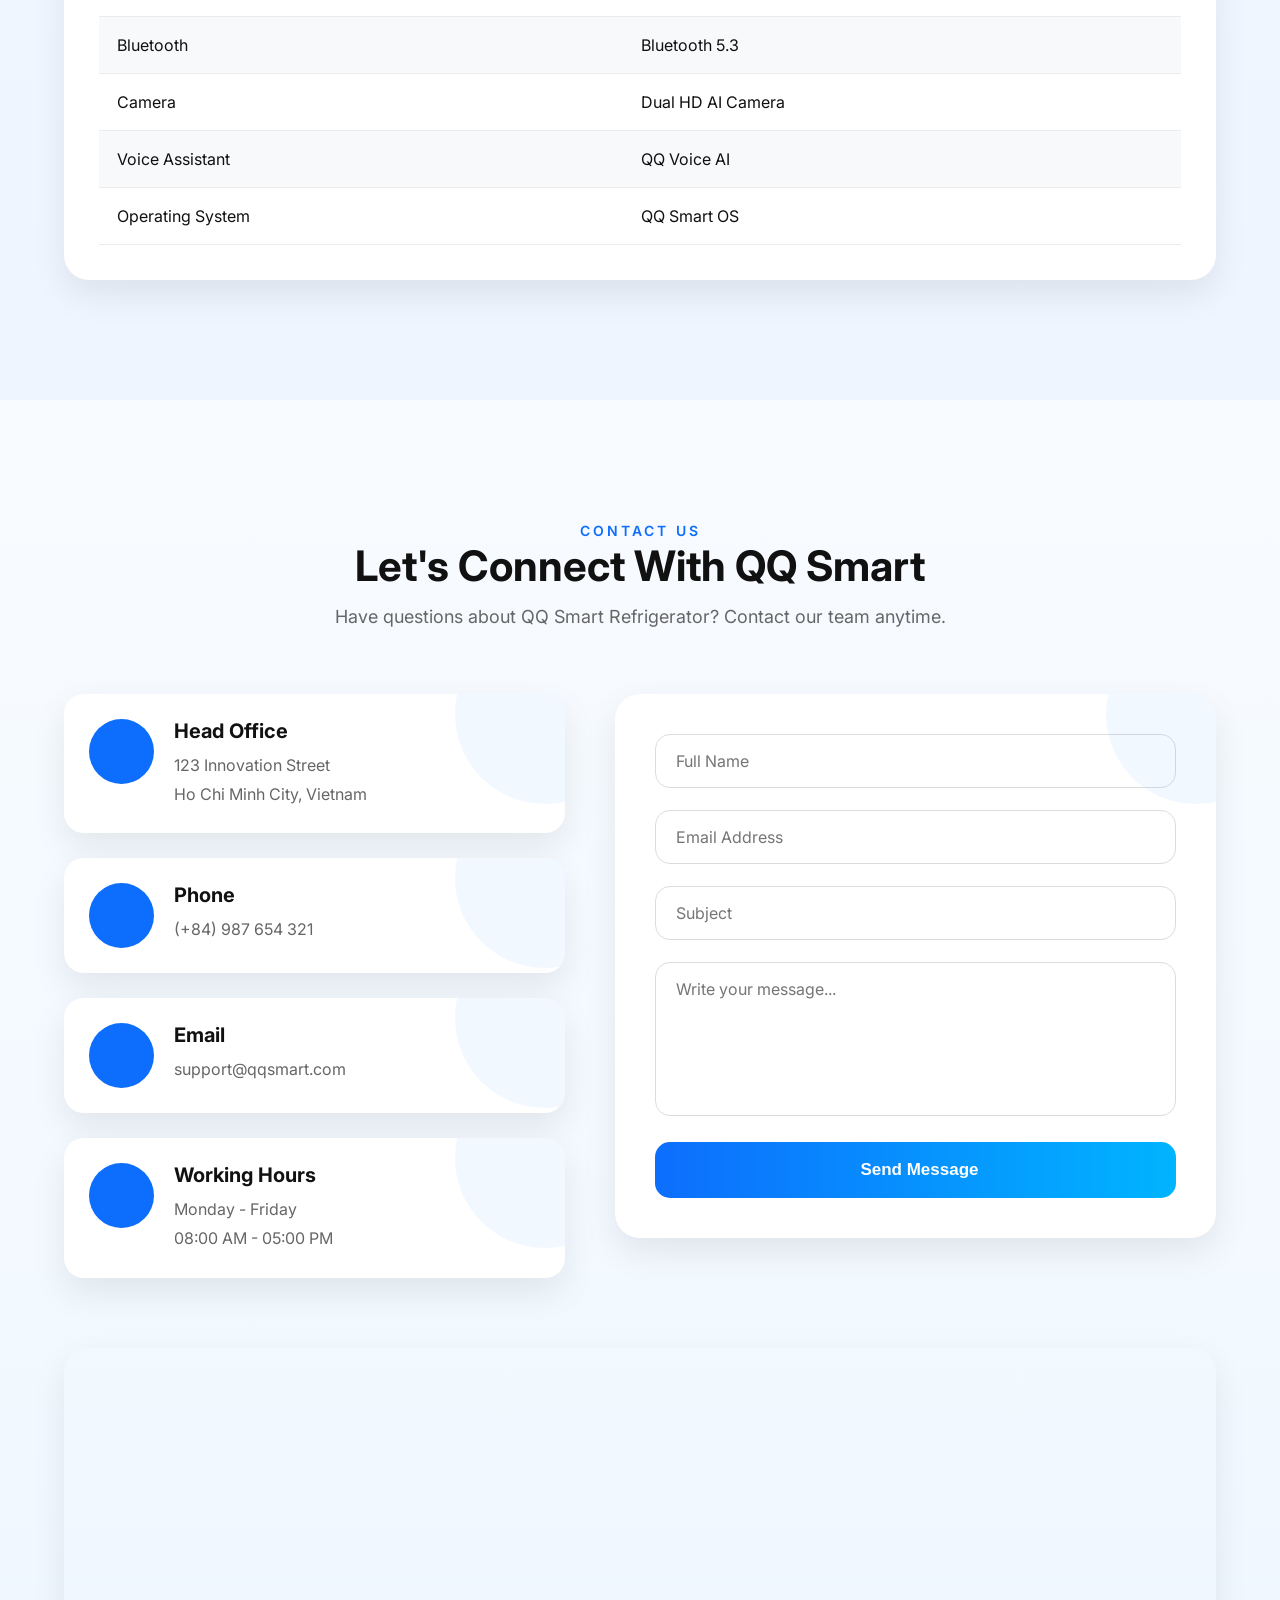
==== commit 0639684b: "Build Contact section" ====
--- a/index.html/index.html
+++ b/index.html/index.html
@@ -132,7 +132,7 @@
         <div class="hero-image">
 
             <img
-                src="assets/images/fridge.png"
+                src="asset/fridge.jpg"
                 alt="QQ Smart Refrigerator">
 
         </div>
@@ -2378,9 +2378,187 @@
 
 </section>
 
-        <section id="contact">
-
-        </section>
+        <!--==================================================
+                    CONTACT
+===================================================-->
+
+<section class="contact" id="contact">
+
+    <div class="container">
+
+        <div class="section-title">
+
+            <span class="section-subtitle">
+                CONTACT US
+            </span>
+
+            <h2>
+                Let's Connect With QQ Smart
+            </h2>
+
+            <p>
+                Have questions about QQ Smart Refrigerator? Contact our team anytime.
+            </p>
+
+        </div>
+
+        <div class="contact-wrapper">
+
+            <!--================ LEFT =================-->
+
+            <div class="contact-info">
+
+                <div class="contact-card">
+
+                    <i class="fa-solid fa-location-dot"></i>
+
+                    <div>
+
+                        <h3>Head Office</h3>
+
+                        <p>
+                            123 Innovation Street<br>
+                            Ho Chi Minh City, Vietnam
+                        </p>
+
+                    </div>
+
+                </div>
+
+                <div class="contact-card">
+
+                    <i class="fa-solid fa-phone"></i>
+
+                    <div>
+
+                        <h3>Phone</h3>
+
+                        <p>
+                            (+84) 987 654 321
+                        </p>
+
+                    </div>
+
+                </div>
+
+                <div class="contact-card">
+
+                    <i class="fa-solid fa-envelope"></i>
+
+                    <div>
+
+                        <h3>Email</h3>
+
+                        <p>
+                            support@qqsmart.com
+                        </p>
+
+                    </div>
+
+                </div>
+
+                <div class="contact-card">
+
+                    <i class="fa-solid fa-clock"></i>
+
+                    <div>
+
+                        <h3>Working Hours</h3>
+
+                        <p>
+                            Monday - Friday<br>
+                            08:00 AM - 05:00 PM
+                        </p>
+
+                    </div>
+
+                </div>
+
+            </div>
+
+            <!--================ RIGHT =================-->
+
+            <div class="contact-form">
+
+                <form id="contactForm">
+
+                    <div class="form-group">
+
+                        <input
+                            type="text"
+                            id="name"
+                            placeholder="Full Name"
+                            required
+                        >
+
+                    </div>
+
+                    <div class="form-group">
+
+                        <input
+                            type="email"
+                            id="email"
+                            placeholder="Email Address"
+                            required
+                        >
+
+                    </div>
+
+                    <div class="form-group">
+
+                        <input
+                            type="text"
+id="subject"
+                            placeholder="Subject"
+                            required
+                        >
+
+                    </div>
+
+                    <div class="form-group">
+
+                        <textarea
+                            id="message"
+                            rows="6"
+                            placeholder="Write your message..."
+                            required
+                        ></textarea>
+
+                    </div>
+
+                    <button
+                        type="submit"
+                        class="btn contact-btn"
+                    >
+
+                        <i class="fa-solid fa-paper-plane"></i>
+
+                        Send Message
+
+                    </button>
+
+                </form>
+
+            </div>
+
+        </div>
+
+        <!--================ MAP =================-->
+
+        <div class="contact-map">
+
+            <iframe
+                src="https://www.google.com/maps?q=Ho%20Chi%20Minh%20City&output=embed"
+                loading="lazy"
+                allowfullscreen
+                referrerpolicy="no-referrer-when-downgrade">
+            </iframe>
+
+        </div>
+
+    </div>
+
+</section>
 
     </main>
 
--- a/css/style.css
+++ b/css/style.css
@@ -2612,4 +2612,192 @@
     line-height:1.8;
 }
 
-
+/*==================================================
+                    CONTACT
+==================================================*/
+
+.contact{
+    padding:120px 0;
+    background:linear-gradient(180deg,#f8fbff,#eef7ff);
+}
+
+.contact-wrapper{
+    display:grid;
+    grid-template-columns:1fr 1.2fr;
+    gap:50px;
+    margin-top:60px;
+    align-items:start;
+}
+
+/*==============================
+        CONTACT INFO
+==============================*/
+
+.contact-info{
+    display:flex;
+    flex-direction:column;
+    gap:25px;
+}
+
+.contact-card{
+    display:flex;
+    align-items:flex-start;
+    gap:20px;
+    background:#fff;
+    padding:25px;
+    border-radius:20px;
+    box-shadow:0 15px 35px rgba(0,0,0,.08);
+    transition:.35s;
+}
+
+.contact-card:hover{
+    transform:translateY(-8px);
+}
+
+.contact-card i{
+    width:65px;
+    height:65px;
+    line-height:65px;
+    text-align:center;
+    border-radius:50%;
+    background:#0d6efd;
+    color:#fff;
+    font-size:24px;
+    flex-shrink:0;
+    transition:.4s;
+}
+
+.contact-card:hover i{
+    transform:rotate(360deg);
+    background:#00b4ff;
+}
+
+.contact-card h3{
+    margin-bottom:8px;
+    color:#111;
+    font-size:20px;
+}
+
+.contact-card p{
+    color:#666;
+    line-height:1.8;
+}
+
+/*==============================
+            FORM
+==============================*/
+
+.contact-form{
+    background:#fff;
+    padding:40px;
+    border-radius:25px;
+    box-shadow:0 15px 35px rgba(0,0,0,.08);
+}
+
+.form-group{
+    margin-bottom:22px;
+}
+
+.form-group input,
+.form-group textarea{
+    width:100%;
+    padding:16px 20px;
+    border:1px solid #dcdcdc;
+    border-radius:15px;
+    font-size:16px;
+    outline:none;
+    transition:.3s;
+    font-family:inherit;
+}
+
+.form-group input:focus,
+.form-group textarea:focus{
+    border-color:#0d6efd;
+    box-shadow:0 0 0 4px rgba(13,110,253,.12);
+}
+
+.form-group textarea{
+    resize:none;
+}
+
+/*==============================
+            BUTTON
+==============================*/
+
+.contact-btn{
+    width:100%;
+    border:none;
+    padding:18px;
+    border-radius:15px;
+    background:linear-gradient(90deg,#0d6efd,#00b4ff);
+    color:#fff;
+    font-size:17px;
+    font-weight:600;
+    cursor:pointer;
+    transition:.35s;
+}
+
+.contact-btn:hover{
+    transform:translateY(-3px);
+    box-shadow:0 12px 25px rgba(13,110,253,.35);
+}
+
+.contact-btn i{
+    margin-right:8px;
+}
+
+/*==============================
+            MAP
+==============================*/
+
+.contact-map{
+    margin-top:70px;
+    overflow:hidden;
+    border-radius:25px;
+    box-shadow:0 15px 35px rgba(0,0,0,.08);
+}
+
+.contact-map iframe{
+    width:100%;
+    height:450px;
+    border:0;
+}
+
+/*==============================
+        GLASS EFFECT
+==============================*/
+
+.contact-card,
+.contact-form{
+    position:relative;
+    overflow:hidden;
+}
+
+.contact-card::before,
+.contact-form::before{
+    content:"";
+    position:absolute;
+    width:180px;
+    height:180px;
+    background:rgba(13,110,253,.05);
+    border-radius:50%;
+    top:-70px;
+    right:-70px;
+}
+/*==============================
+        TITLE
+==============================*/
+
+.contact .section-title{
+    text-align:center;
+    margin-bottom:20px;
+}
+
+.contact .section-title p{
+    max-width:650px;
+    margin:auto;
+    color:#666;
+    line-height:1.8;
+}
+
+
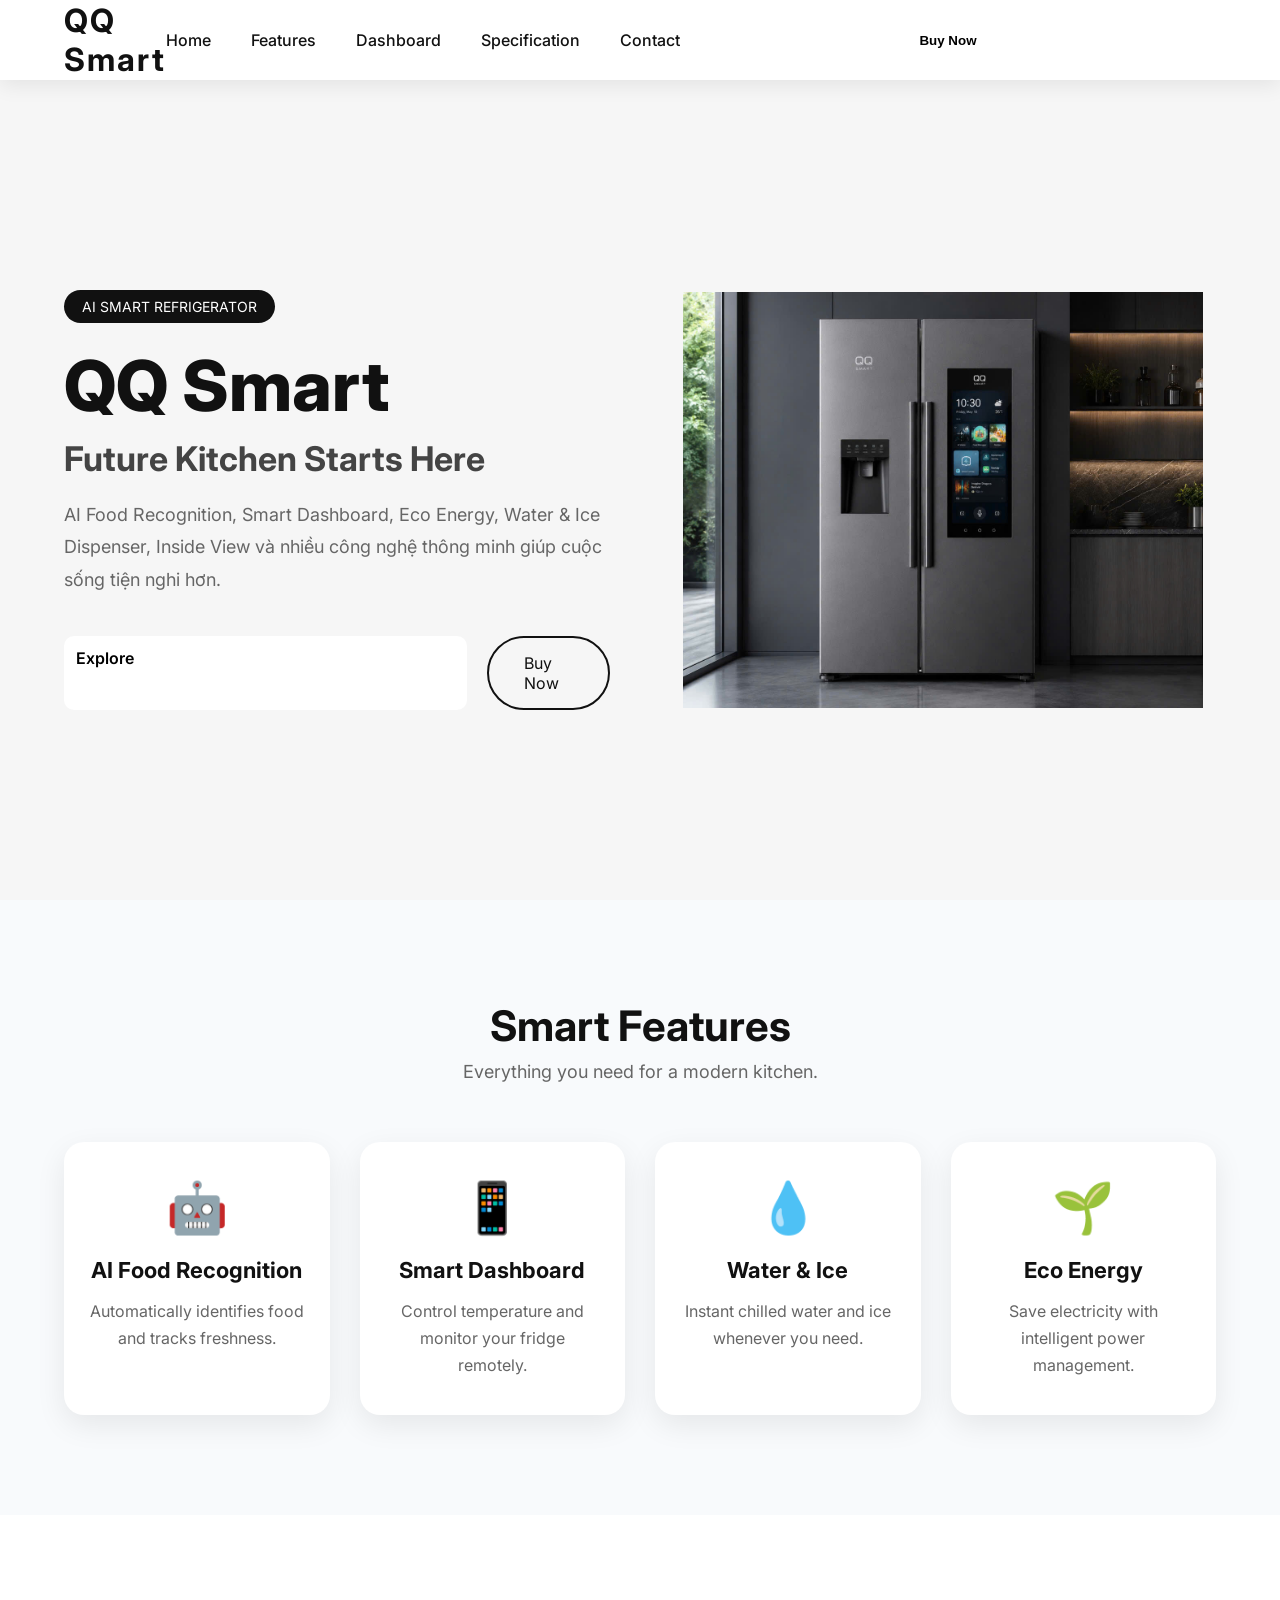
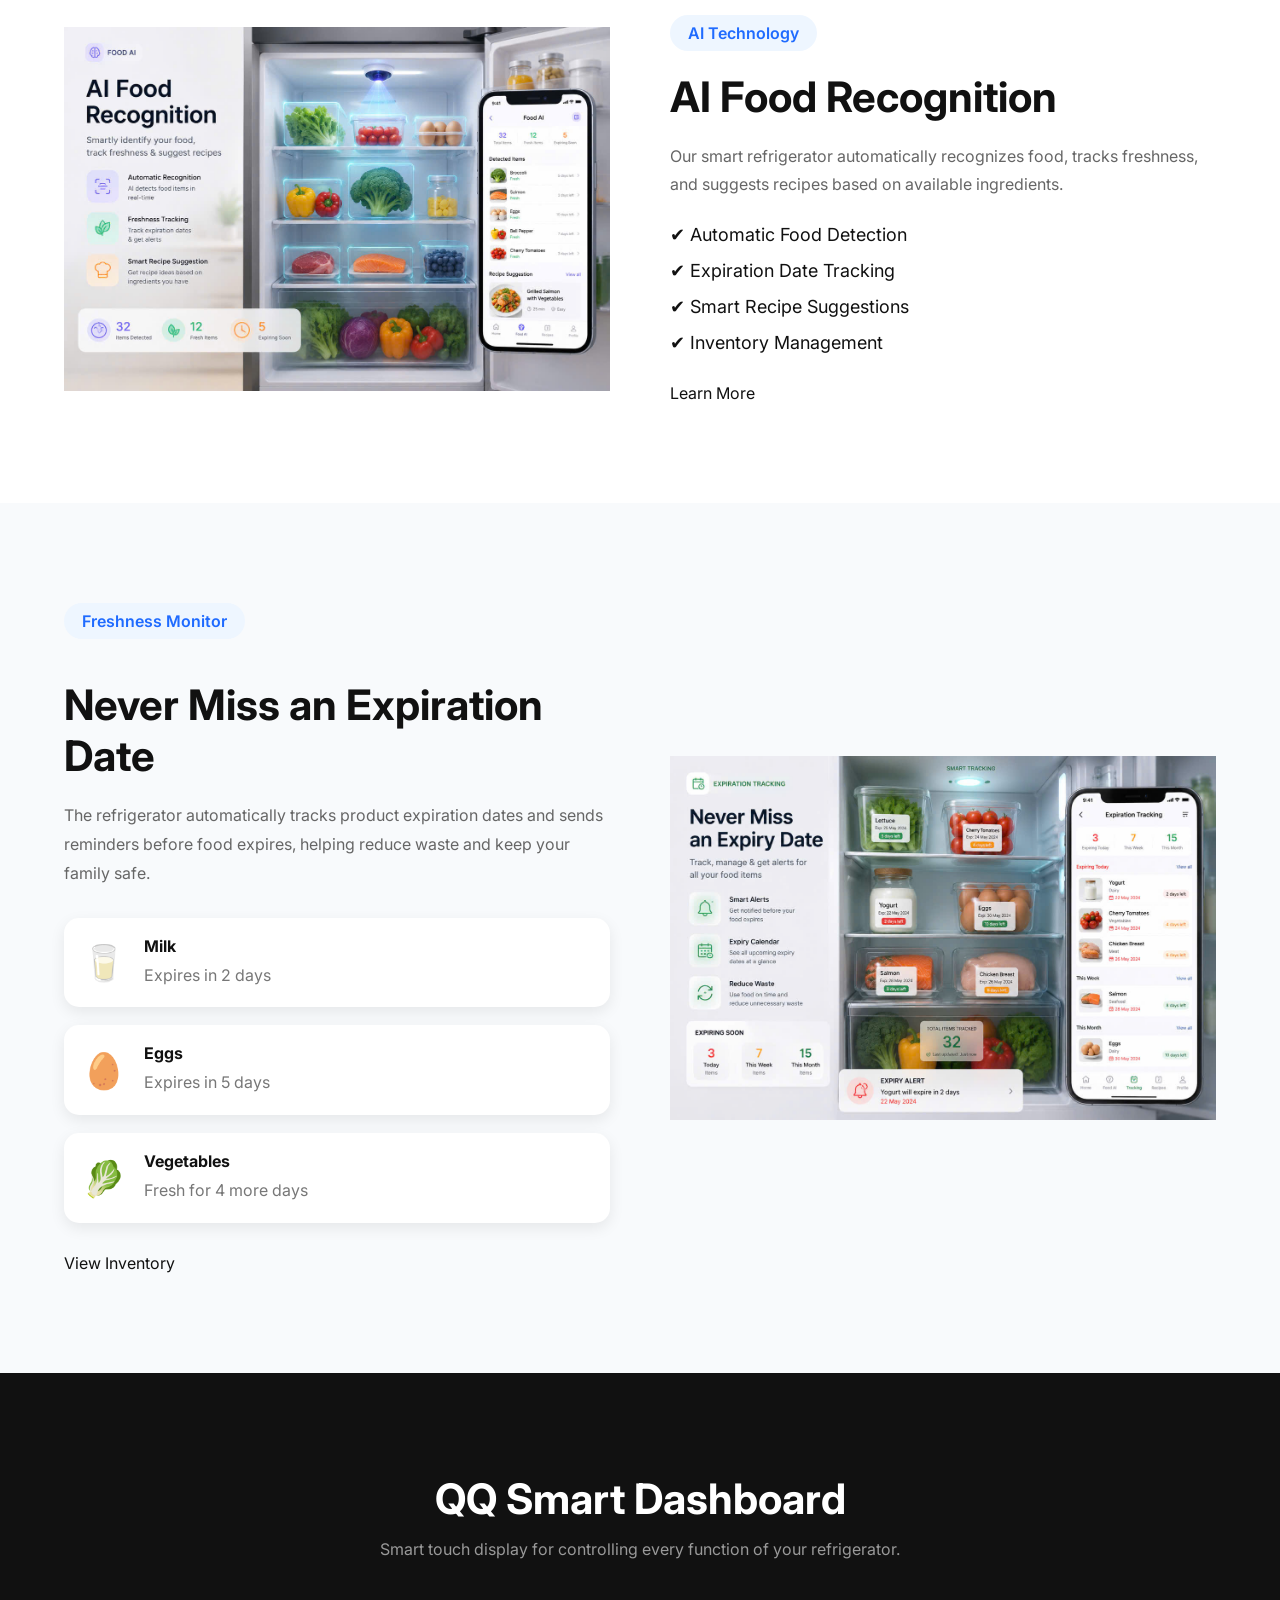
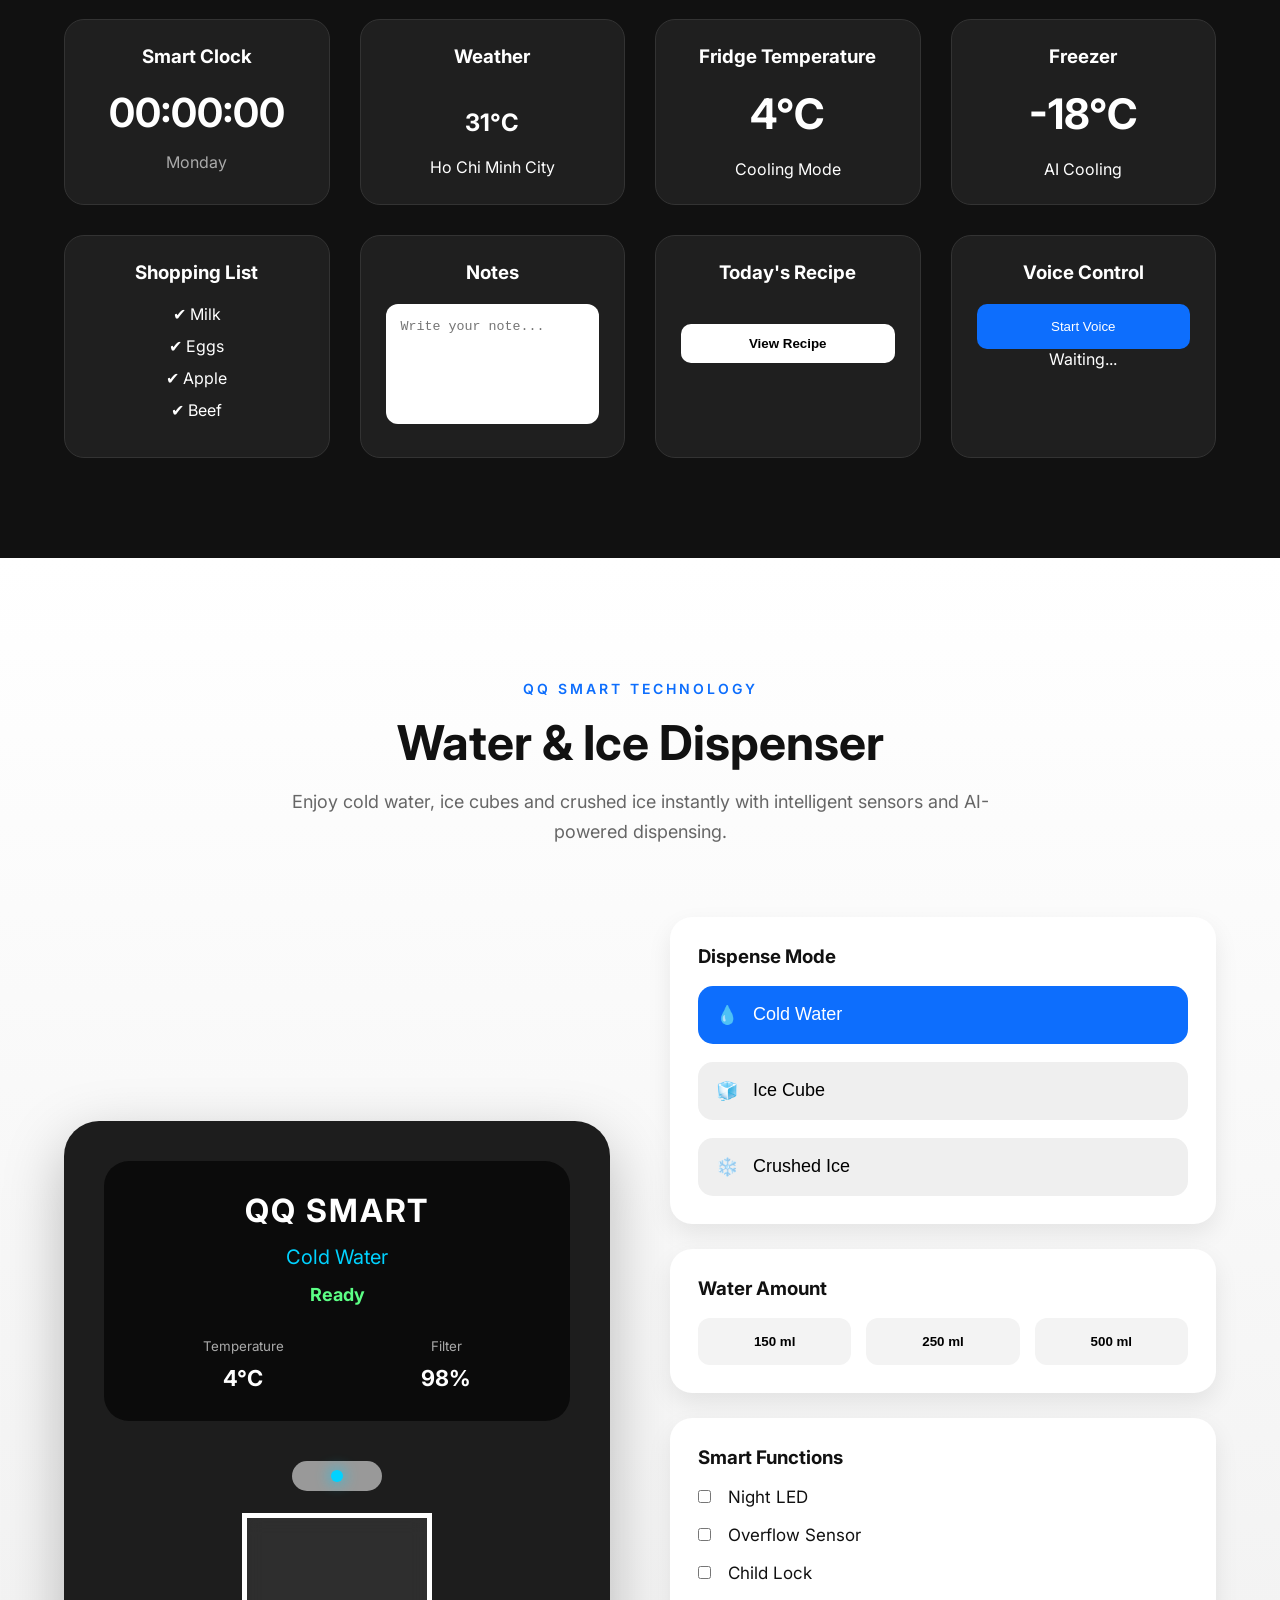
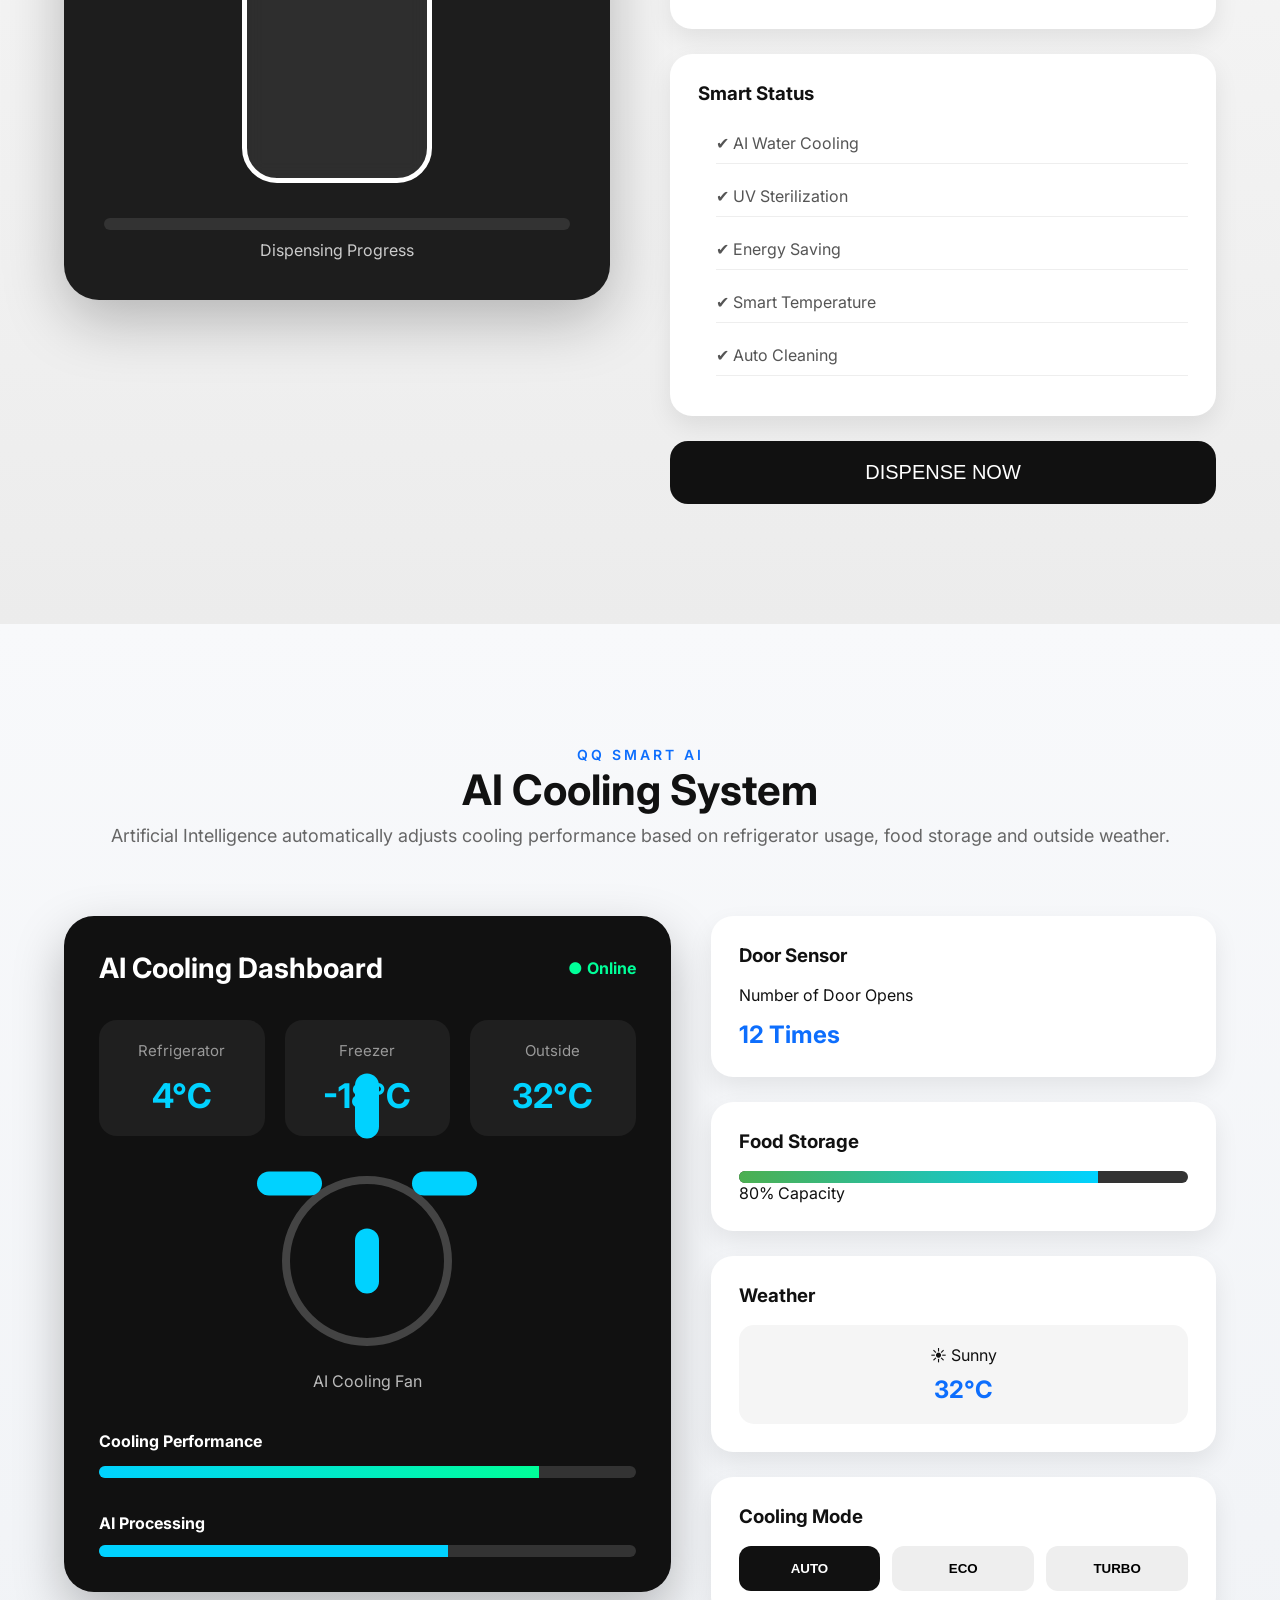
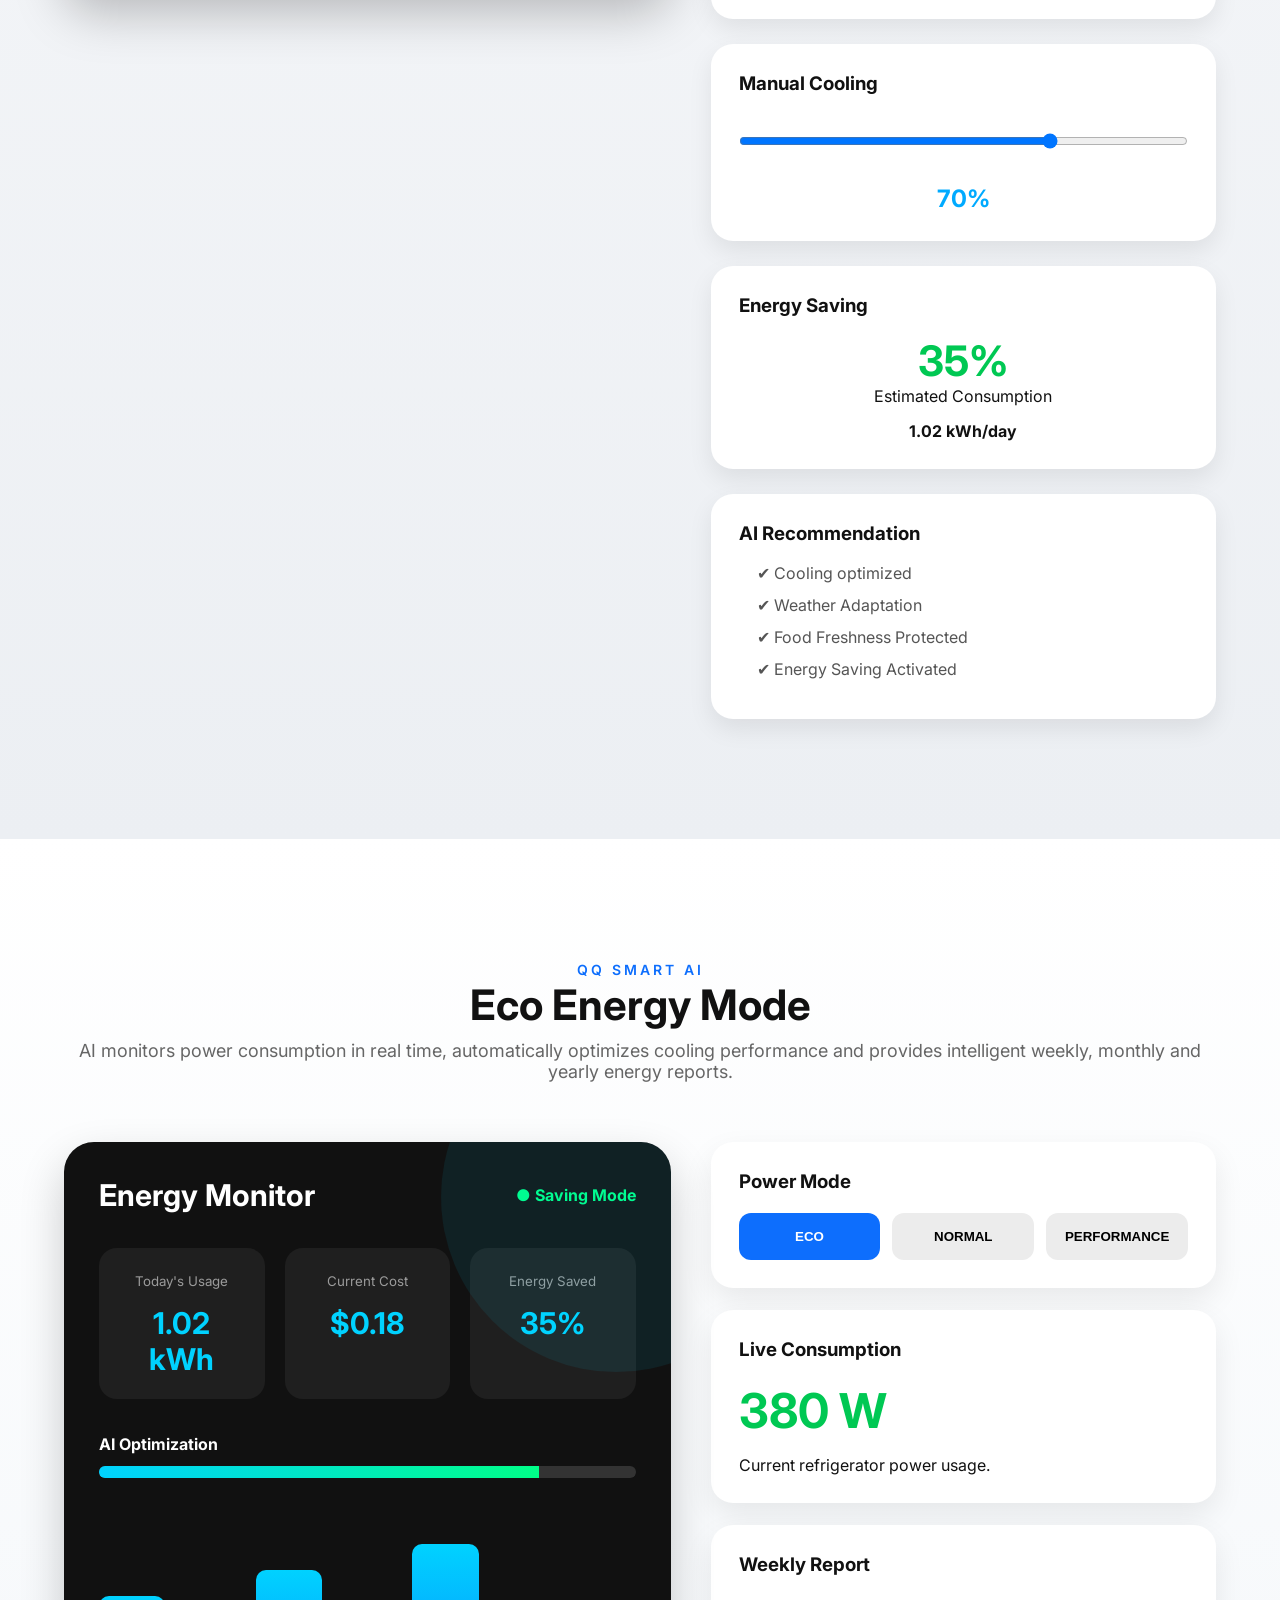
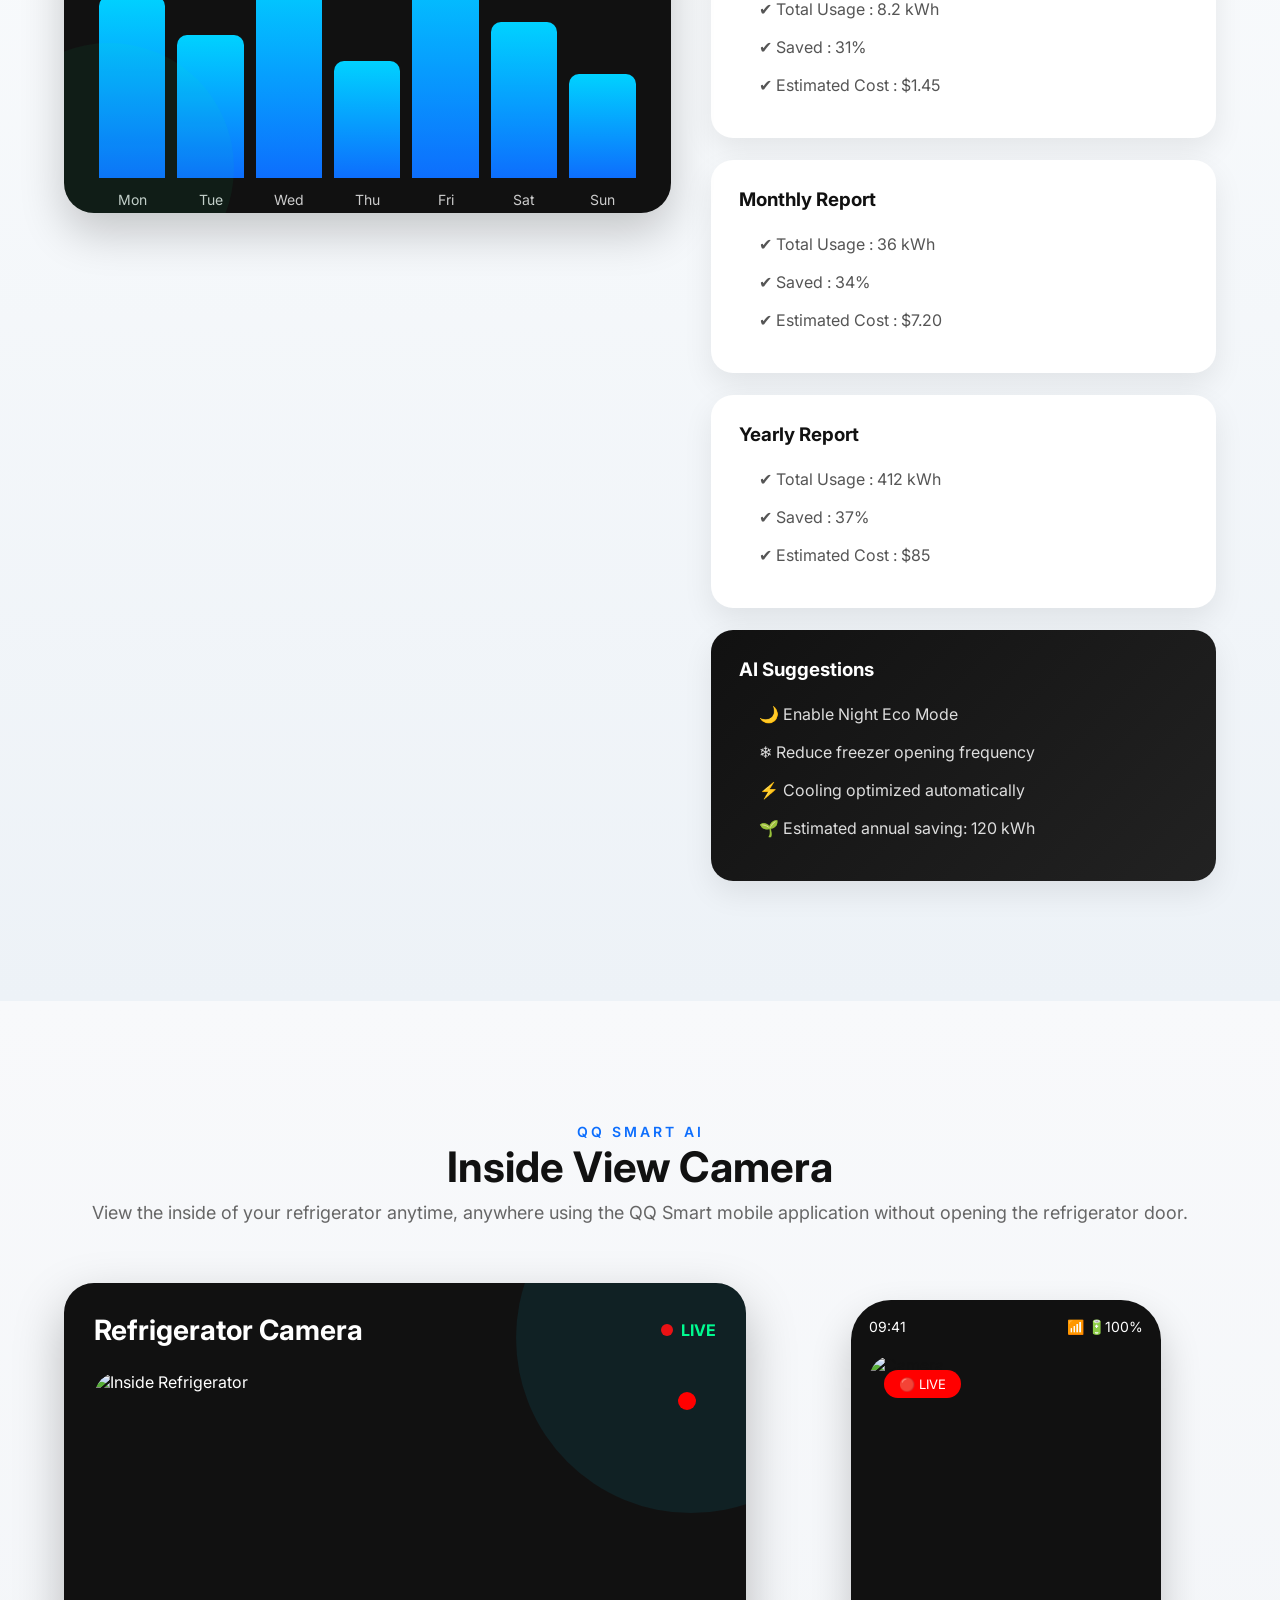
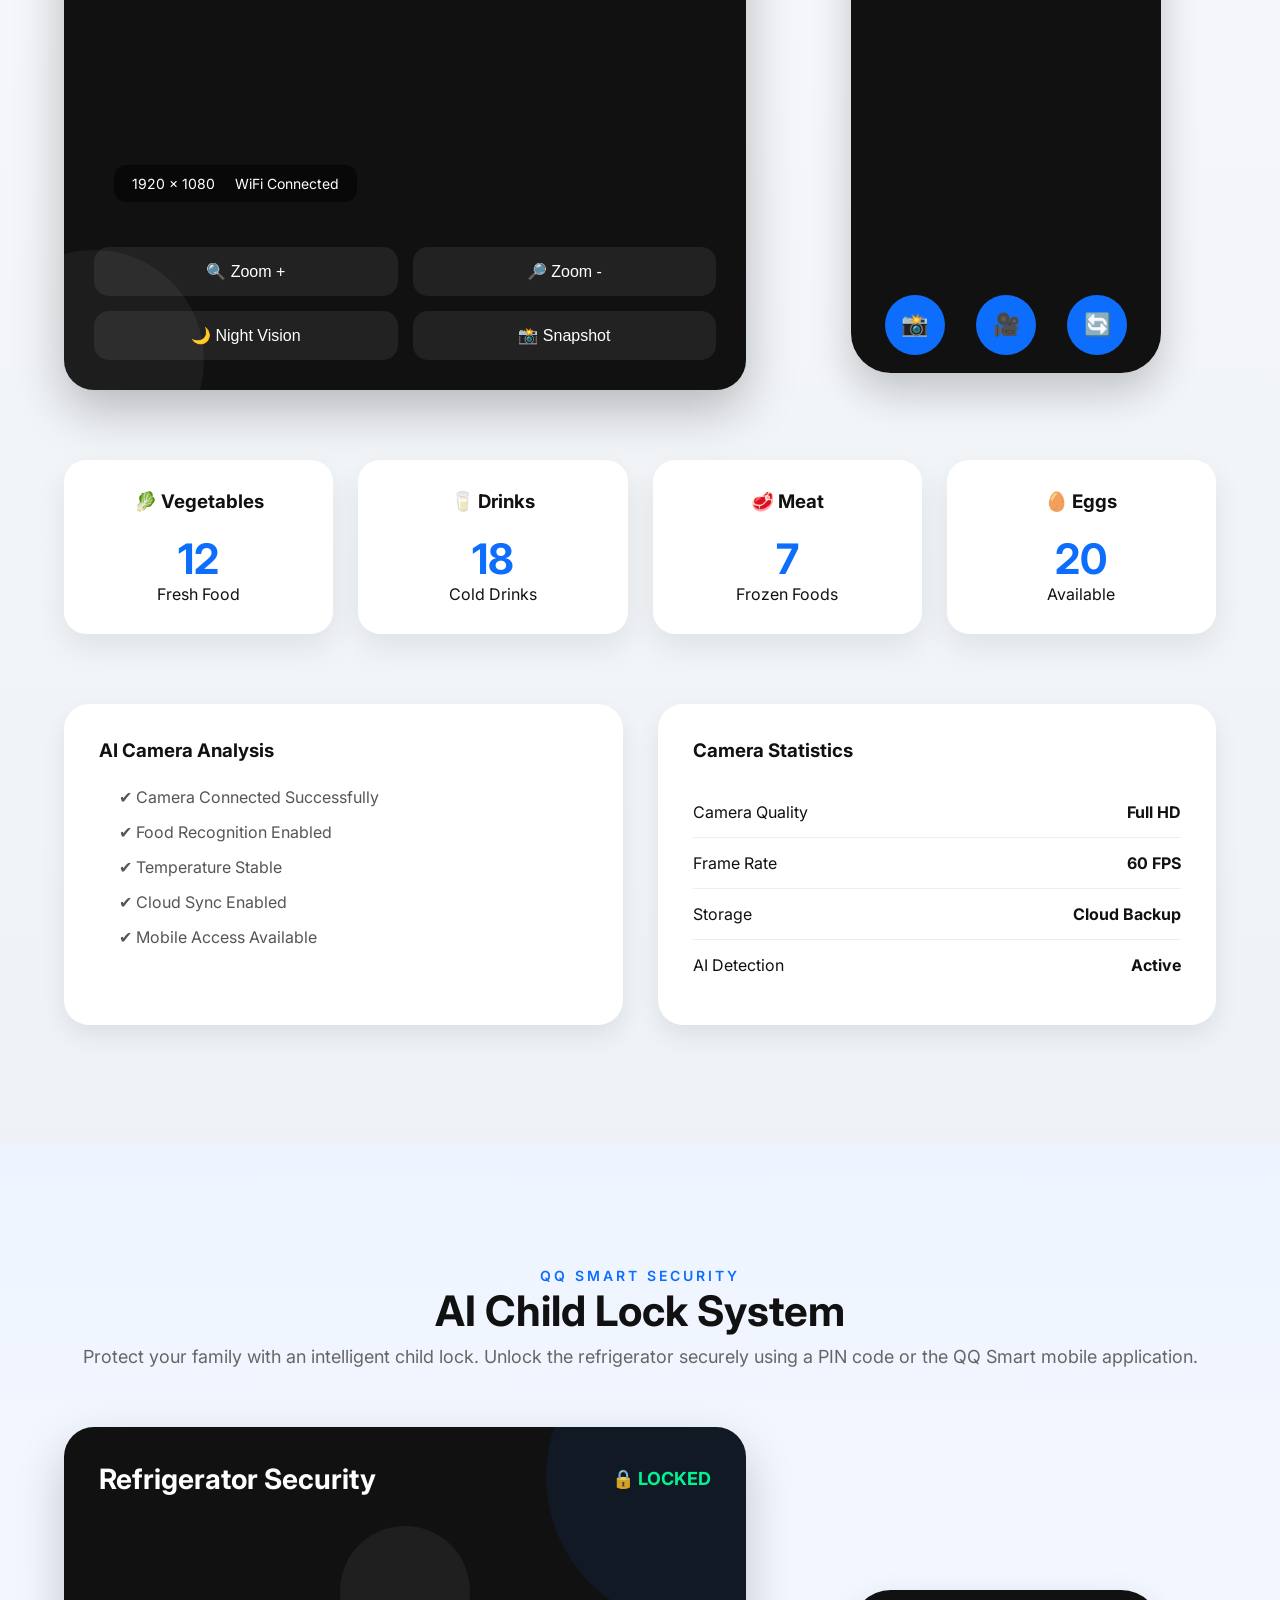
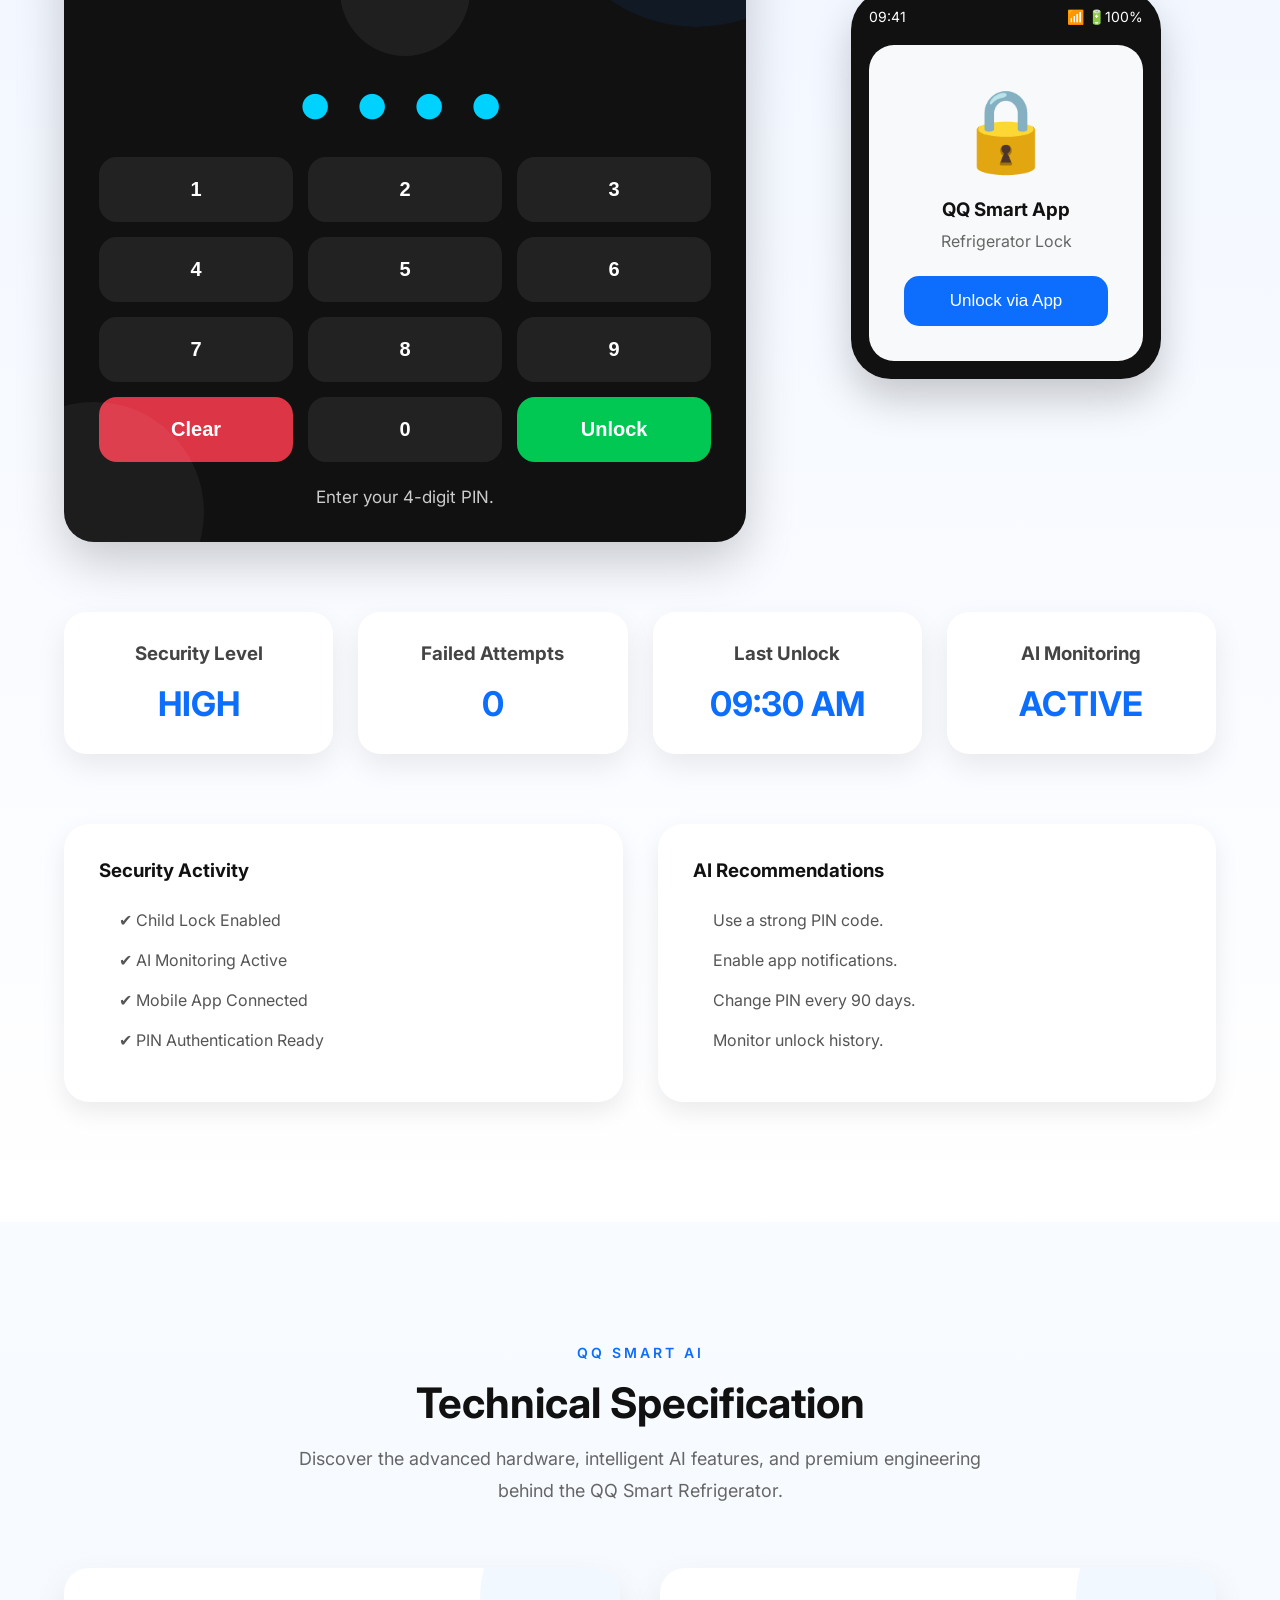
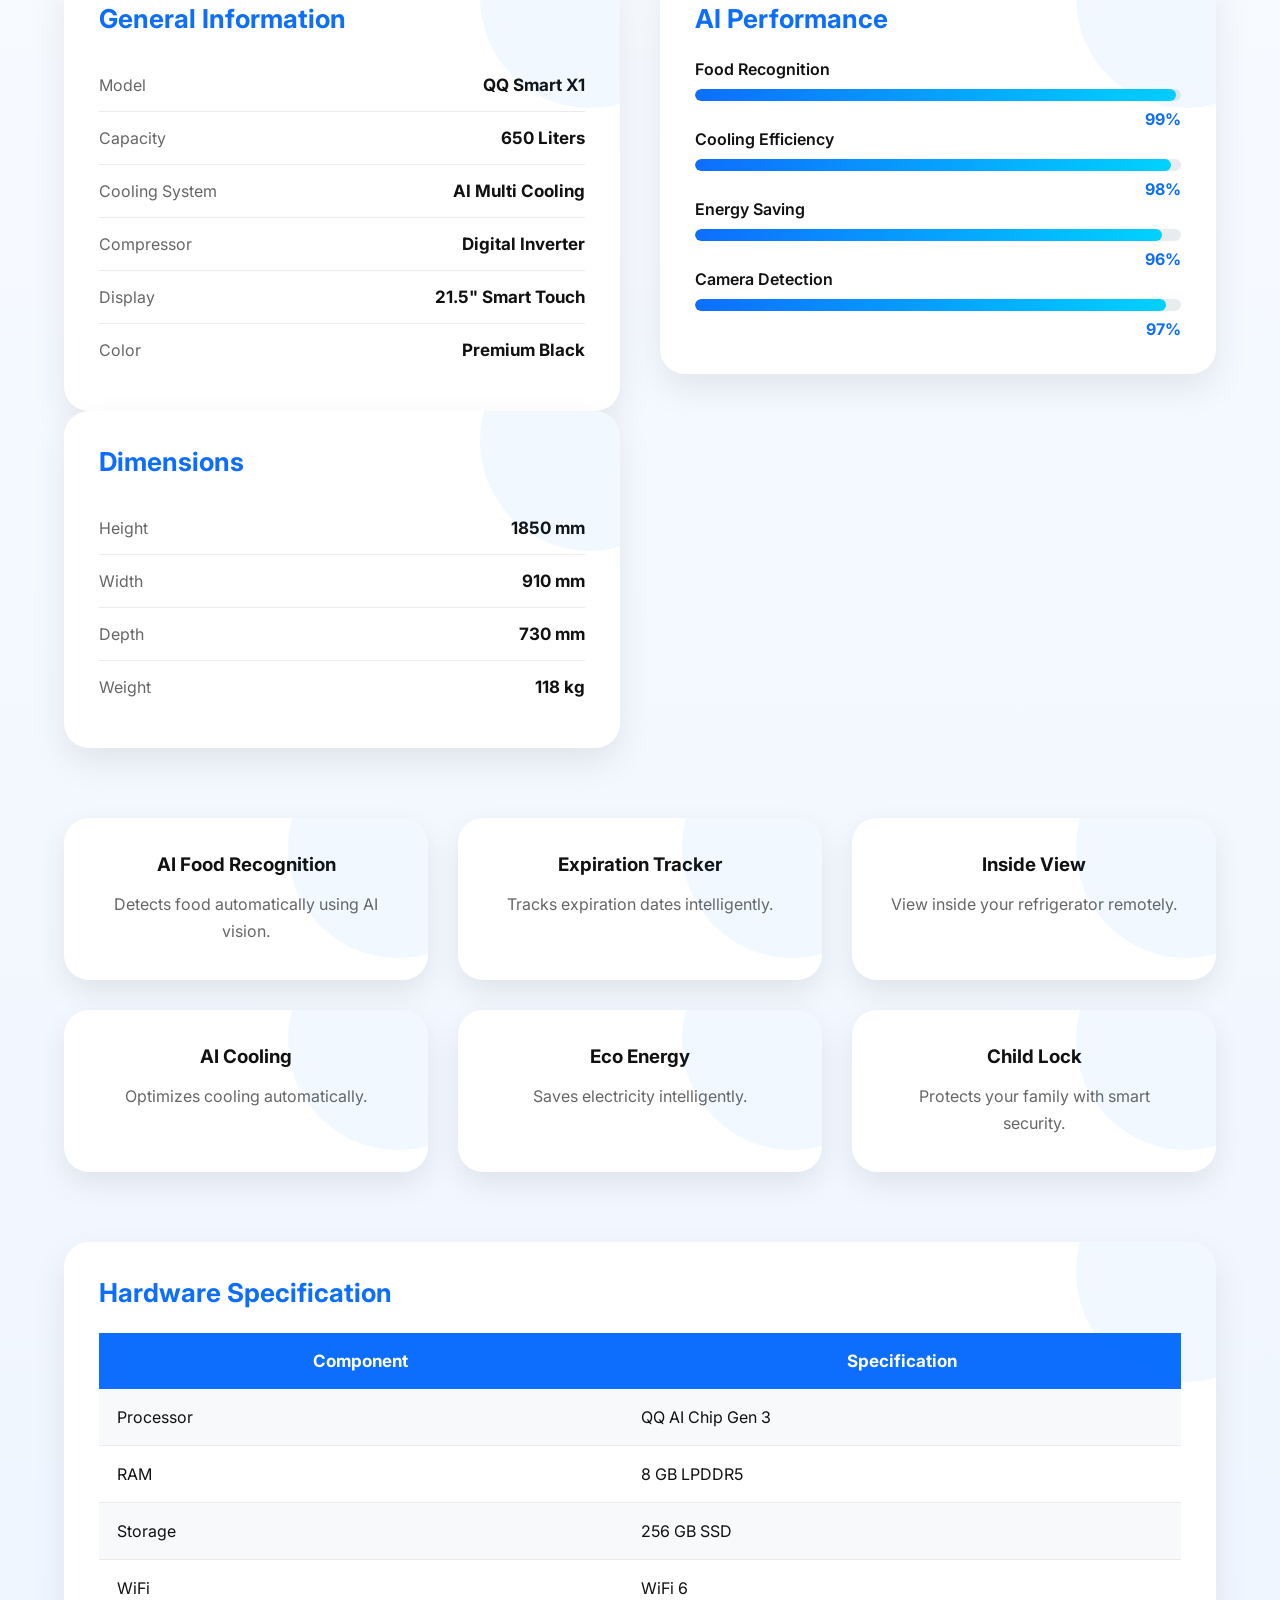
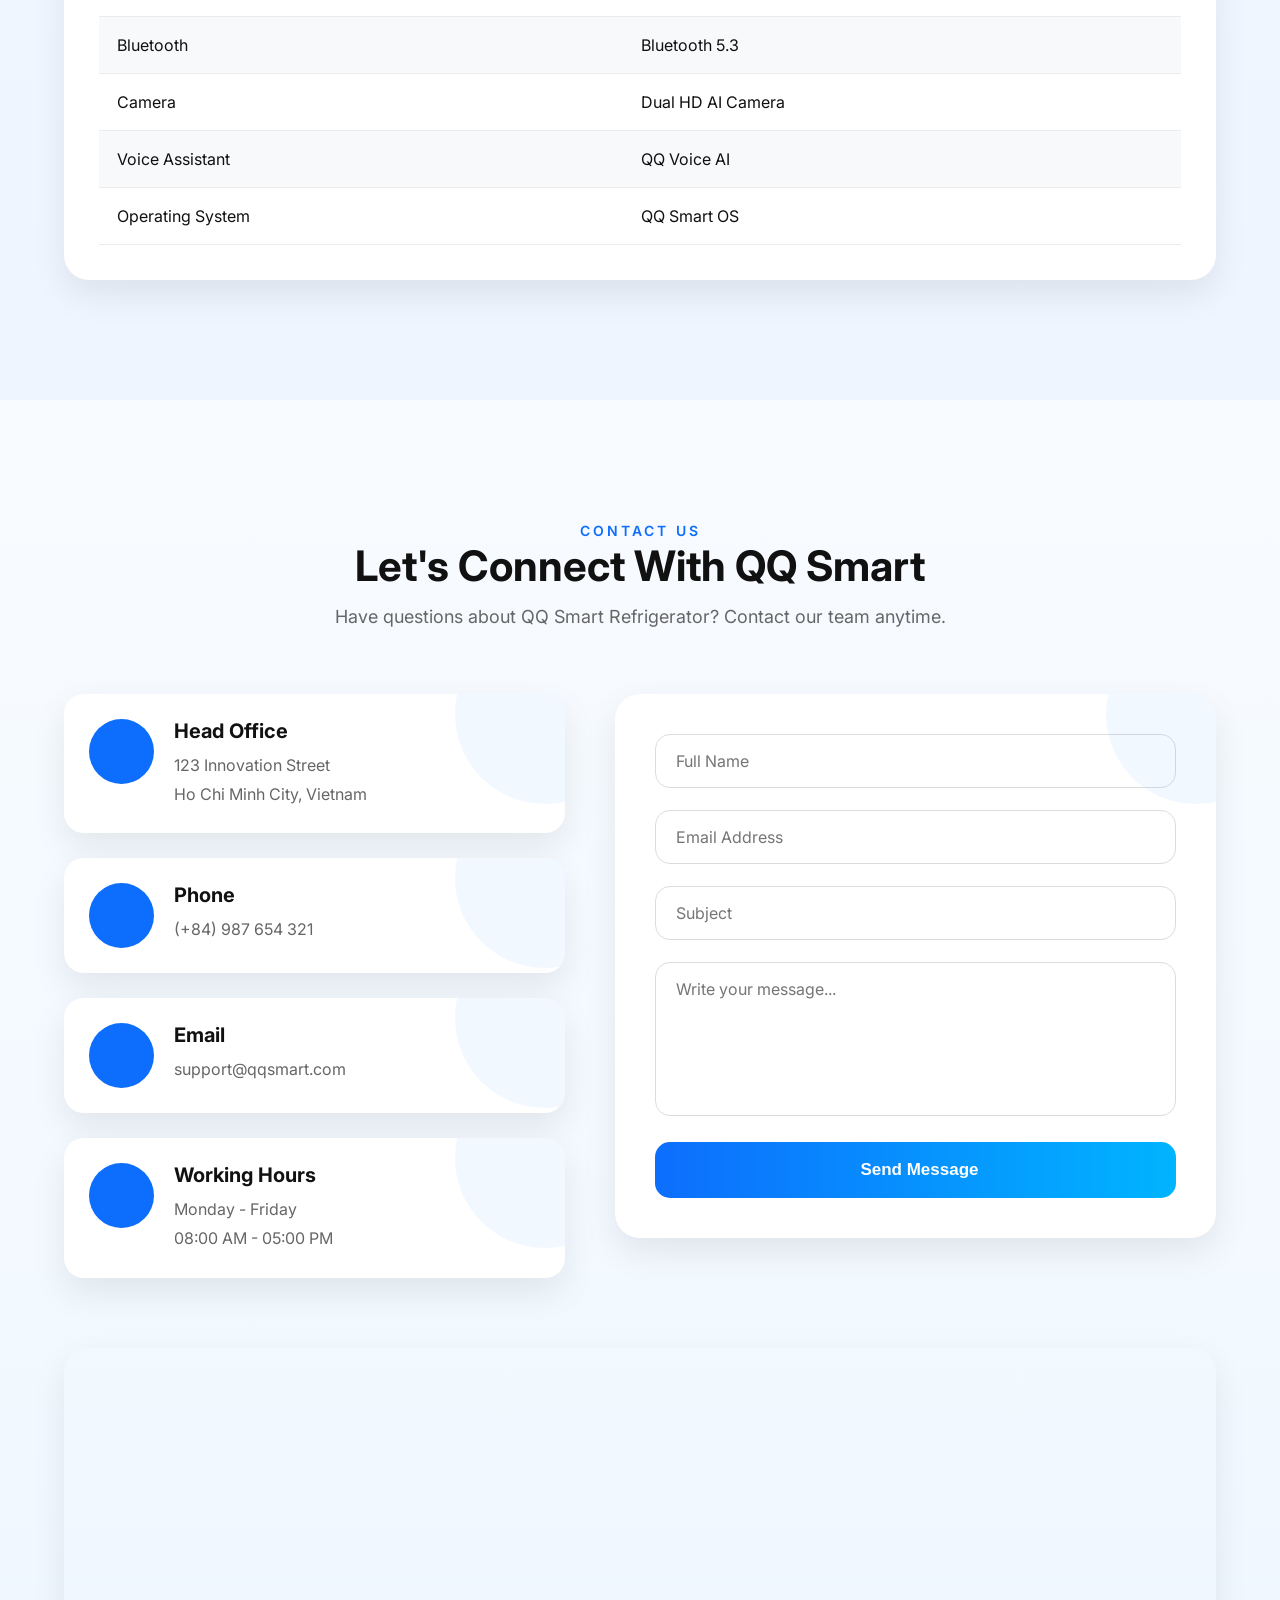
==== commit b4c7bcbc: "Add Website images and update image paths" ====
--- a/index.html/index.html
+++ b/index.html/index.html
@@ -132,7 +132,7 @@
         <div class="hero-image">
 
             <img
-                src="asset/fridge.jpg"
+                src="../asset/fridge.jpg"
                 alt="QQ Smart Refrigerator">
 
         </div>
@@ -186,7 +186,7 @@
     <div class="container food-ai-container">
 
         <div class="food-ai-image">
-            <img src="../asset/images/food-ai.png" alt="Food AI">
+            <img src="../asset/food-ai.jpg" alt="Food AI">
         </div>
 
         <div class="food-ai-content">
@@ -263,7 +263,7 @@
         </div>
 
         <div class="expiration-image">
-            <img src="../asset/images/expiration.png" alt="Expiration Tracking">
+            <img src="../asset/Expiration Tracking.jpg" alt="Expiration Tracking">
         </div>
 
     </div>
@@ -2564,9 +2564,156 @@
 
     <!--================ FOOTER ================-->
 
-    <footer>
-
-    </footer>
+    <footer class="footer">
+
+    <div class="container">
+
+        <div class="footer-grid">
+
+            <!-- Logo -->
+
+            <div class="footer-column">
+
+                <h2 class="footer-logo">
+
+                    QQ Smart
+
+                </h2>
+
+                <p>
+
+                    QQ Smart Refrigerator is an AI-powered refrigerator
+                    designed to bring intelligent food management,
+                    energy efficiency, and premium lifestyle
+                    into every modern family.
+
+                </p>
+
+                <div class="social-links">
+
+                    <a href="#"><i class="fab fa-facebook-f"></i></a>
+
+                    <a href="#"><i class="fab fa-instagram"></i></a>
+
+                    <a href="#"><i class="fab fa-youtube"></i></a>
+
+                    <a href="#"><i class="fab fa-linkedin-in"></i></a>
+
+                </div>
+
+            </div>
+
+            <!-- Quick Links -->
+
+            <div class="footer-column">
+
+                <h3>
+
+                    Quick Links
+
+                </h3>
+
+                <ul>
+
+                    <li><a href="#home">Home</a></li>
+
+                    <li><a href="#features">Features</a></li>
+
+                    <li><a href="#food-ai">Food AI</a></li>
+
+                    <li><a href="#dashboard">Dashboard</a></li>
+
+                    <li><a href="#contact">Contact</a></li>
+
+                </ul>
+
+            </div>
+
+            <!-- Features -->
+
+            <div class="footer-column">
+
+                <h3>
+
+                    Smart Features
+
+                </h3>
+
+                <ul>
+
+                    <li>AI Cooling</li>
+
+                    <li>Energy Saving</li>
+
+                    <li>Inside Camera</li>
+
+                    <li>Child Lock</li>
+
+                    <li>Food Recognition</li>
+
+                </ul>
+
+            </div>
+
+            <!-- Newsletter -->
+
+            <div class="footer-column">
+
+                <h3>
+
+                    Newsletter
+
+                </h3>
+
+                <p>
+
+                    Subscribe to receive the latest updates.
+
+                </p>
+
+                <form id="newsletterForm">
+
+                    <input
+                        type="email"
+                        id="newsletterEmail"
+                        placeholder="Enter your email"
+                        required
+                    >
+
+                    <button type="submit">
+
+                        Subscribe
+
+                    </button>
+
+                </form>
+
+            </div>
+
+        </div>
+
+        <div class="footer-bottom">
+
+            <p>
+
+                © 2025 QQ Smart Refrigerator.
+                All Rights Reserved.
+
+            </p>
+
+        </div>
+
+    </div>
+
+</footer>
+
+<!-- Back To Top -->
+
+<button id="backTop">
+
+    <i class="fas fa-arrow-up"></i>
+
+</button>
 
     <script src="js/main.js"></script>
 
--- a/css/style.css
+++ b/css/style.css
@@ -2800,4 +2800,201 @@
     line-height:1.8;
 }
 
-
+/*==================================================
+                    FOOTER
+==================================================*/
+
+.footer{
+    background:#0f172a;
+    color:#fff;
+    padding:90px 0 25px;
+    position:relative;
+    overflow:hidden;
+}
+
+.footer::before{
+    content:"";
+    position:absolute;
+    width:350px;
+    height:350px;
+    border-radius:50%;
+    background:rgba(13,110,253,.08);
+    top:-120px;
+    right:-120px;
+}
+
+.footer-grid{
+    display:grid;
+    grid-template-columns:2fr 1fr 1fr 1.5fr;
+    gap:45px;
+}
+
+.footer-column h3{
+    margin-bottom:22px;
+    font-size:22px;
+    color:#fff;
+}
+
+.footer-logo{
+    font-size:34px;
+    margin-bottom:18px;
+    color:#0d6efd;
+    font-weight:700;
+}
+
+.footer-column p{
+    color:#cfd8dc;
+    line-height:1.9;
+    margin-bottom:25px;
+}
+
+/*==============================
+        SOCIAL
+==============================*/
+
+.social-links{
+    display:flex;
+    gap:15px;
+}
+
+.social-links a{
+    width:48px;
+    height:48px;
+    line-height:48px;
+    text-align:center;
+    border-radius:50%;
+    background:#1e293b;
+    color:#fff;
+    text-decoration:none;
+    transition:.35s;
+    font-size:18px;
+}
+
+.social-links a:hover{
+    background:#0d6efd;
+    transform:translateY(-5px) rotate(360deg);
+}
+
+/*==============================
+        LINKS
+==============================*/
+
+.footer-column ul{
+    list-style:none;
+    padding:0;
+}
+
+.footer-column ul li{
+    margin-bottom:15px;
+}
+
+.footer-column ul li a{
+    color:#cfd8dc;
+    text-decoration:none;
+    transition:.3s;
+}
+
+.footer-column ul li a:hover{
+    color:#0d6efd;
+    padding-left:8px;
+}
+
+/*==============================
+        NEWSLETTER
+==============================*/
+
+#newsletterForm{
+    display:flex;
+    flex-direction:column;
+    gap:15px;
+}
+
+#newsletterForm input{
+    width:100%;
+    padding:15px;
+    border:none;
+    border-radius:12px;
+    outline:none;
+    font-size:15px;
+    background:#fff;
+}
+
+#newsletterForm button{
+    border:none;
+    padding:15px;
+    border-radius:12px;
+    cursor:pointer;
+    font-size:16px;
+    font-weight:600;
+    color:#fff;
+    background:linear-gradient(90deg,#0d6efd,#00b4ff);
+    transition:.35s;
+}
+
+#newsletterForm button:hover{
+    transform:translateY(-3px);
+    box-shadow:0 10px 20px rgba(13,110,253,.35);
+}
+
+/*==============================
+        FOOTER BOTTOM
+==============================*/
+
+.footer-bottom{
+    margin-top:60px;
+    padding-top:25px;
+    border-top:1px solid rgba(255,255,255,.1);
+    text-align:center;
+}
+
+.footer-bottom p{
+    color:#b0bec5;
+    font-size:15px;
+}
+
+/*==============================
+        BACK TO TOP
+==============================*/
+
+#backTop{
+    position:fixed;
+    right:30px;
+    bottom:30px;
+    width:55px;
+    height:55px;
+    border:none;
+    border-radius:50%;
+    background:#0d6efd;
+    color:#fff;
+    cursor:pointer;
+    font-size:22px;
+    display:none;
+    z-index:999;
+    transition:.35s;
+    box-shadow:0 10px 25px rgba(13,110,253,.35);
+}
+#backTop:hover{
+    transform:translateY(-5px) scale(1.08);
+    background:#0056d6;
+}
+
+/*==============================
+        GLASS EFFECT
+==============================*/
+
+.footer-column{
+    position:relative;
+}
+
+.footer-column::after{
+    content:"";
+    position:absolute;
+    width:120px;
+    height:120px;
+    border-radius:50%;
+    background:rgba(255,255,255,.03);
+    right:-40px;
+    bottom:-40px;
+}
+
+
